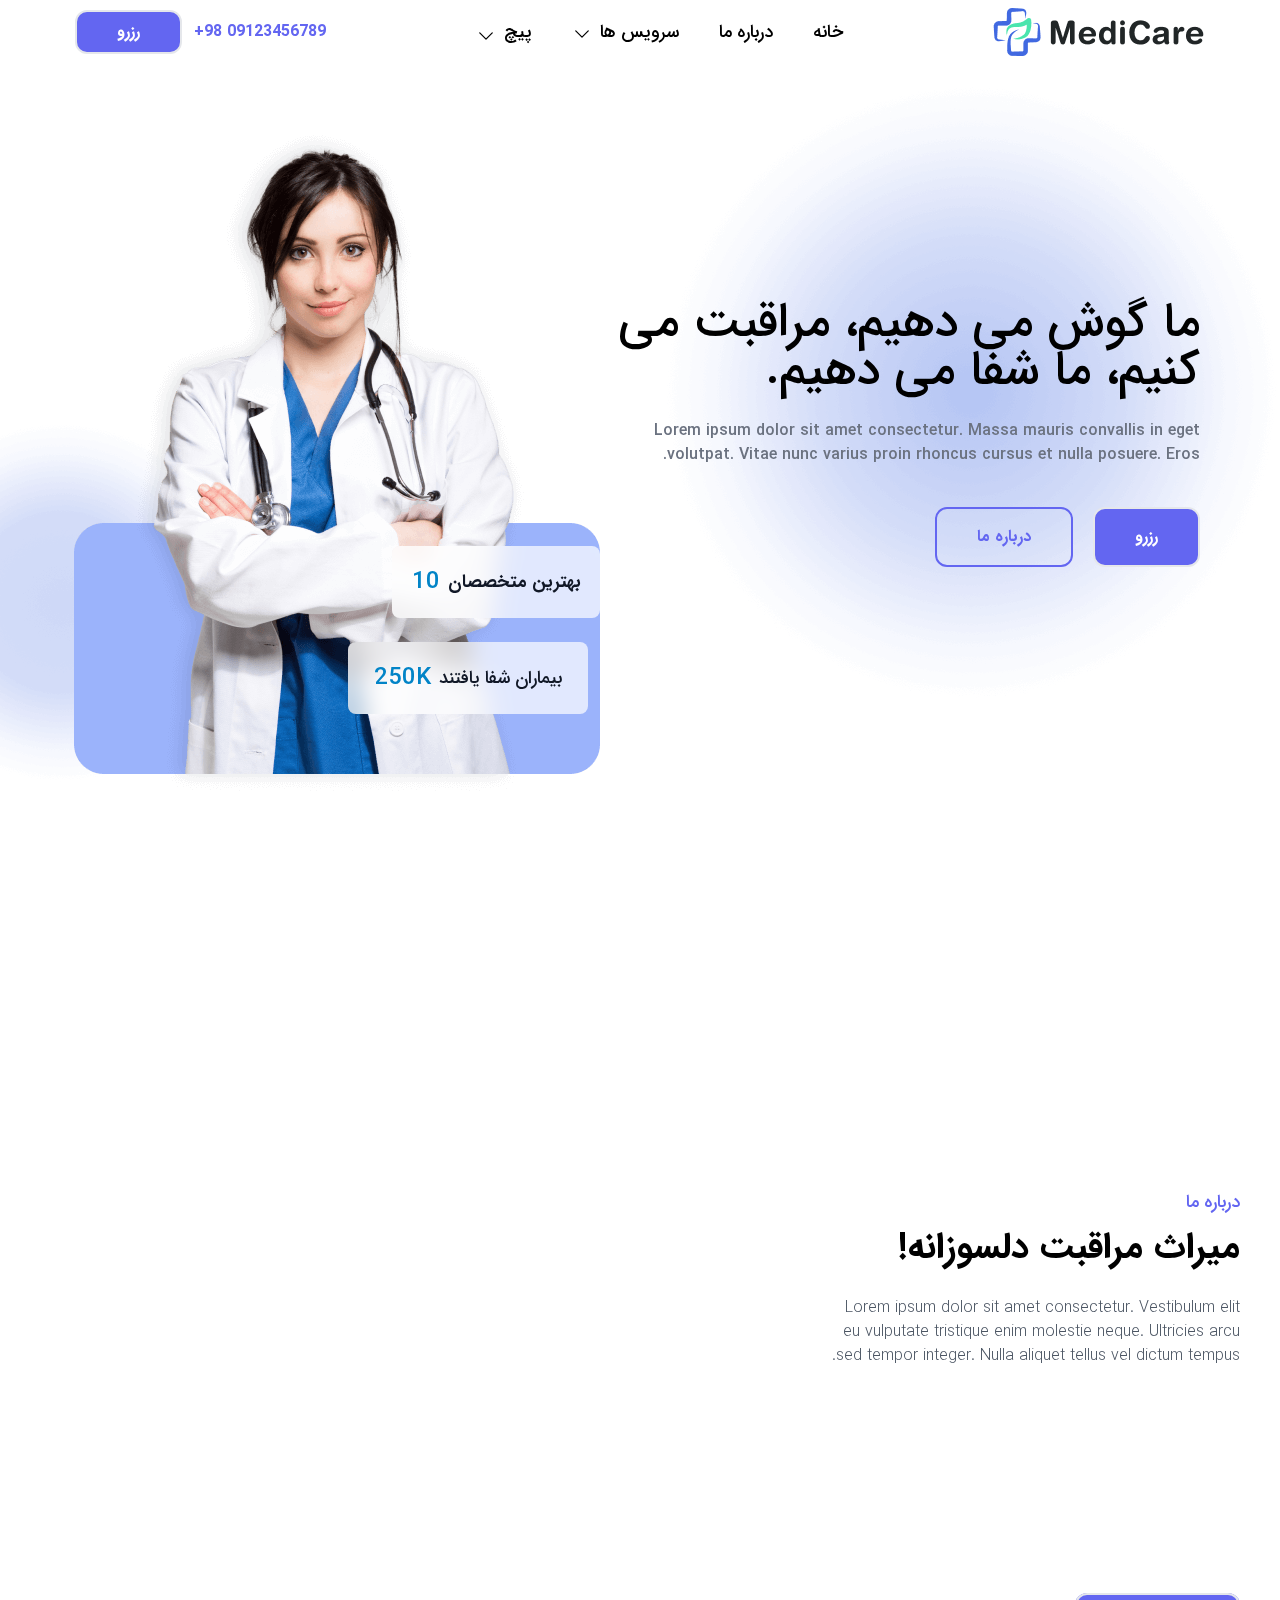
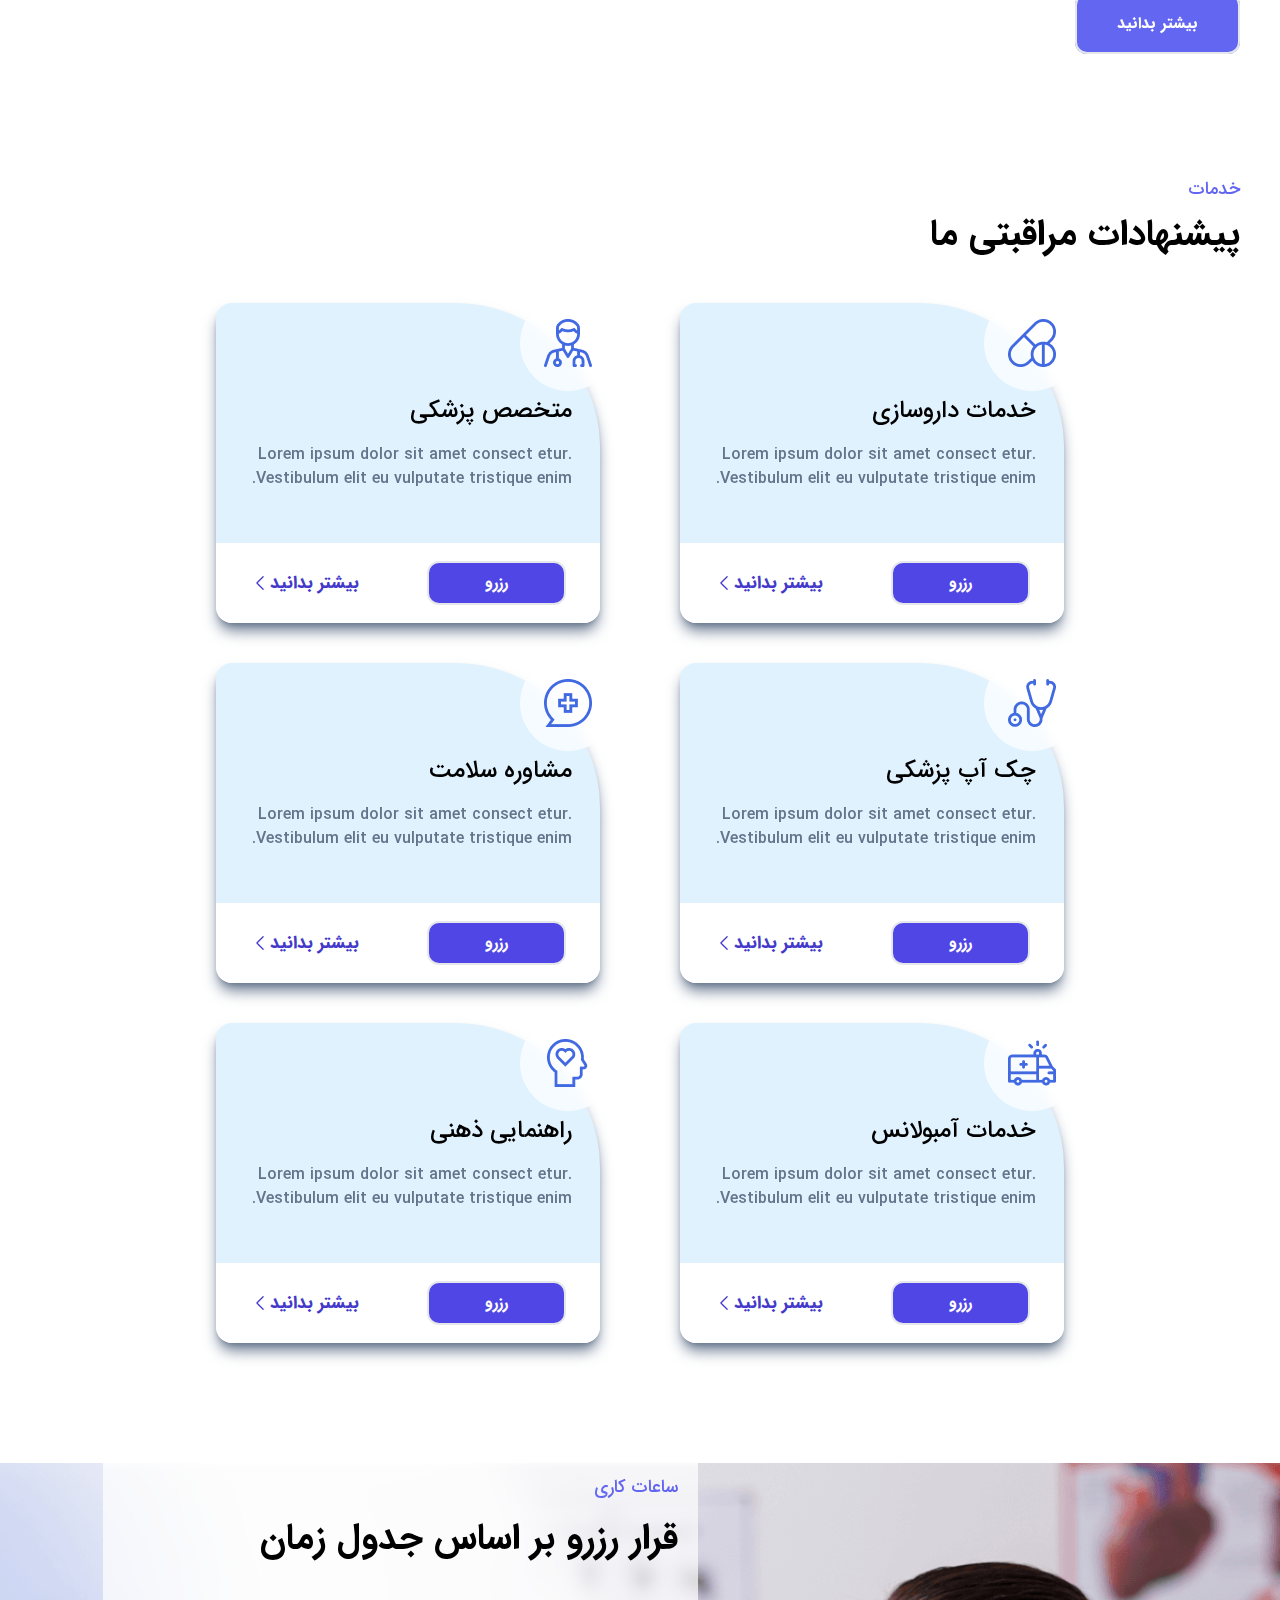
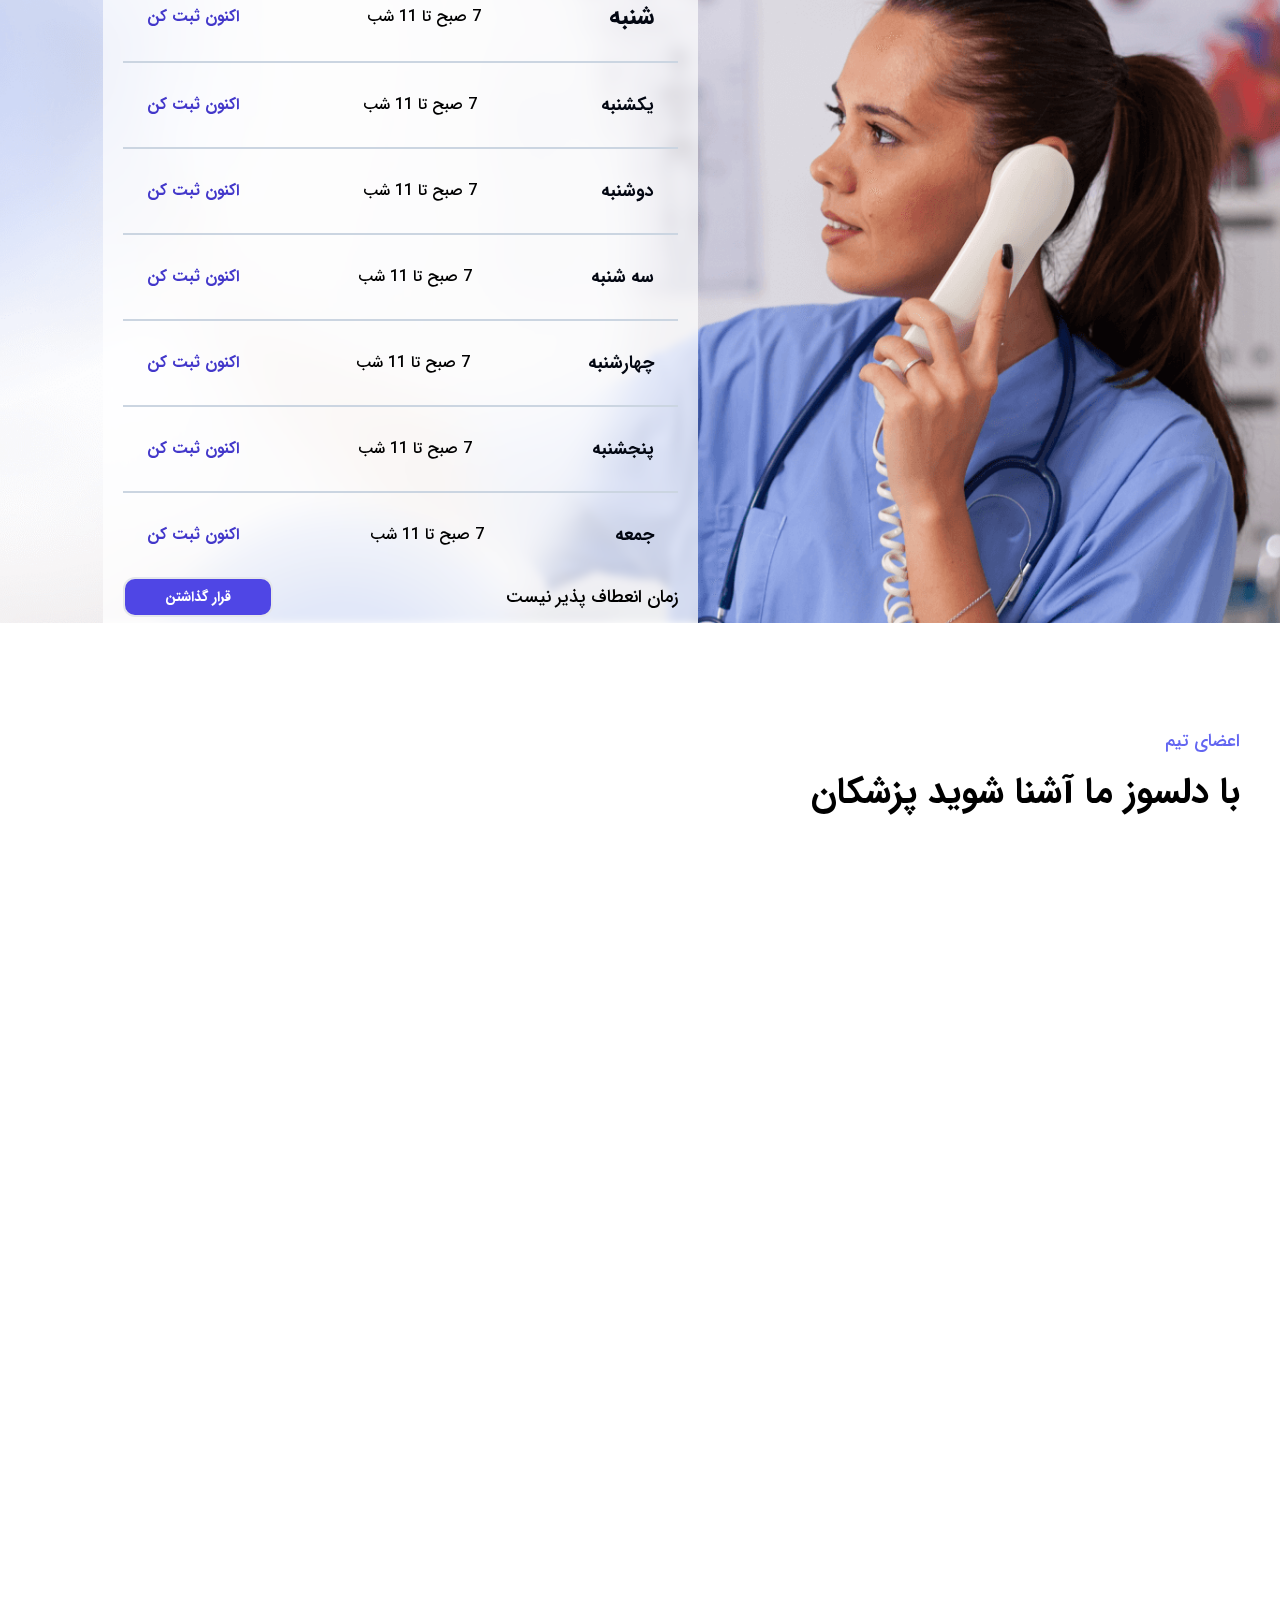
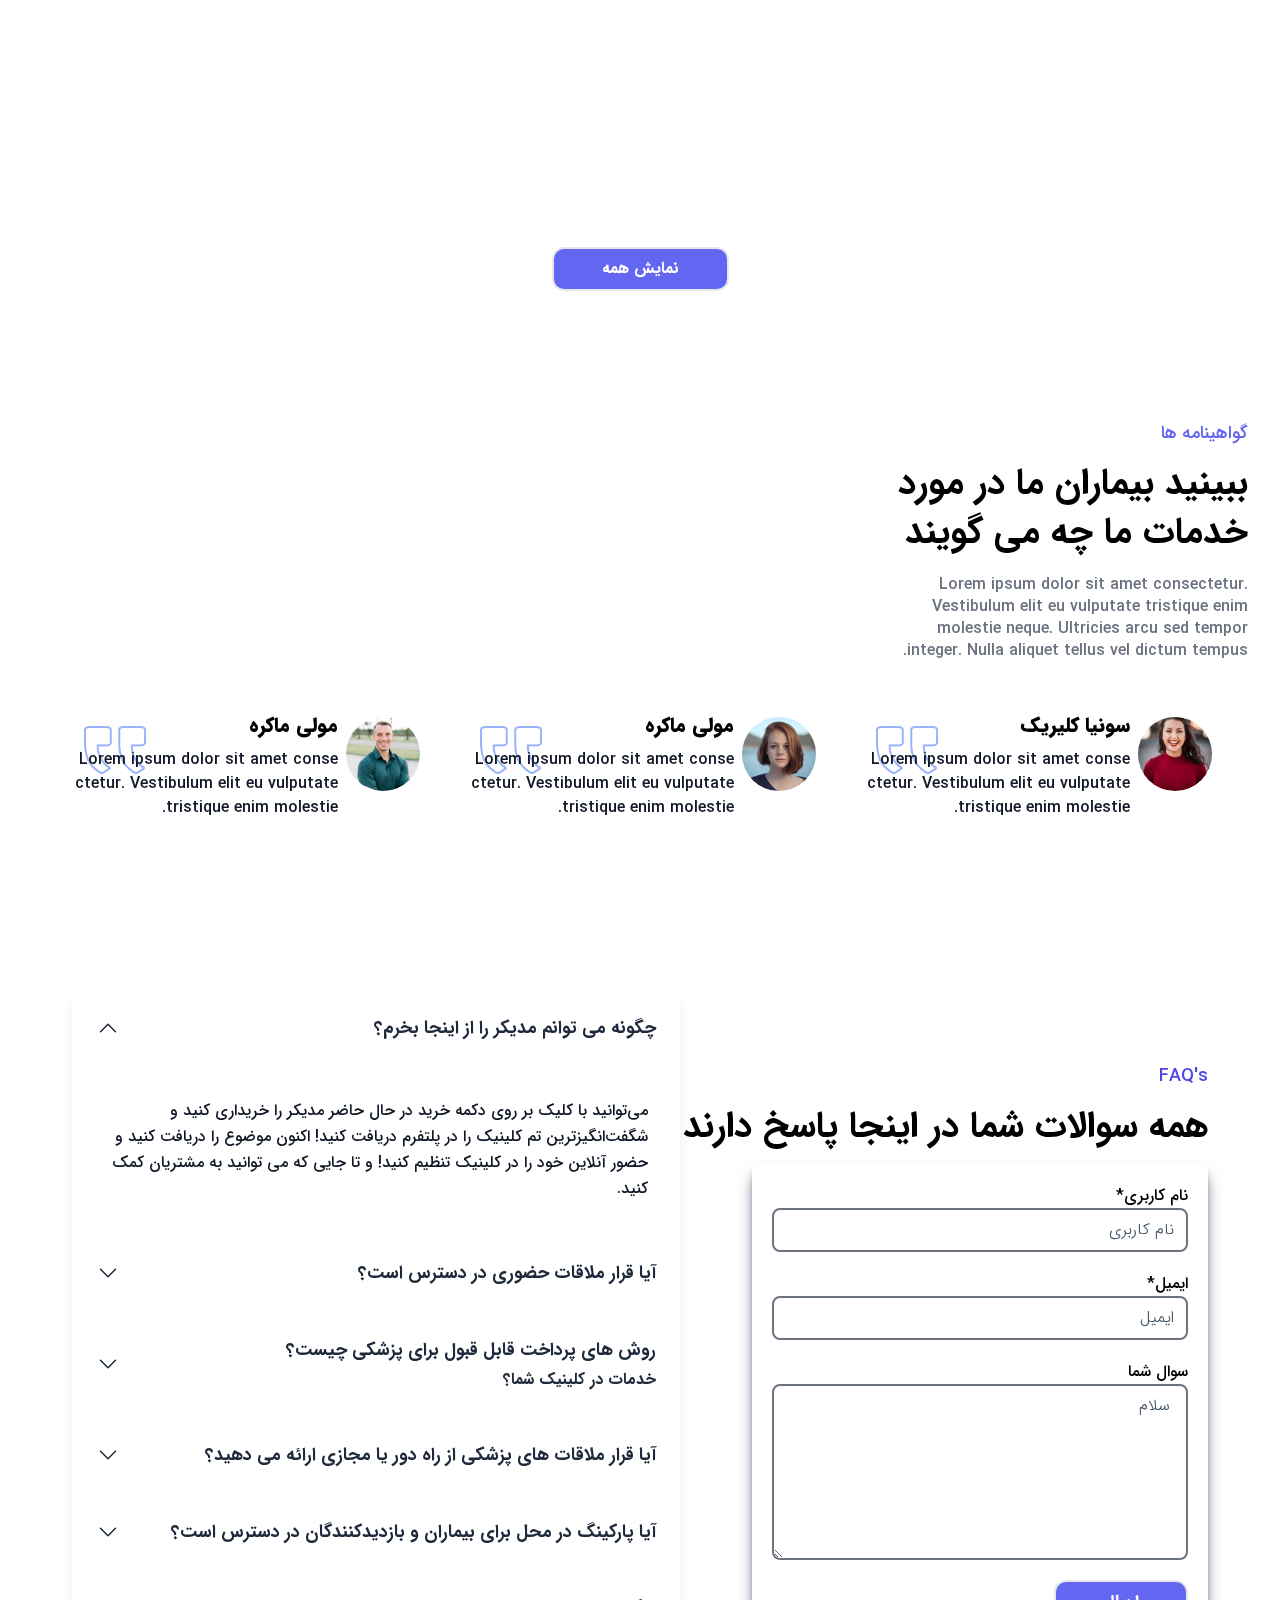
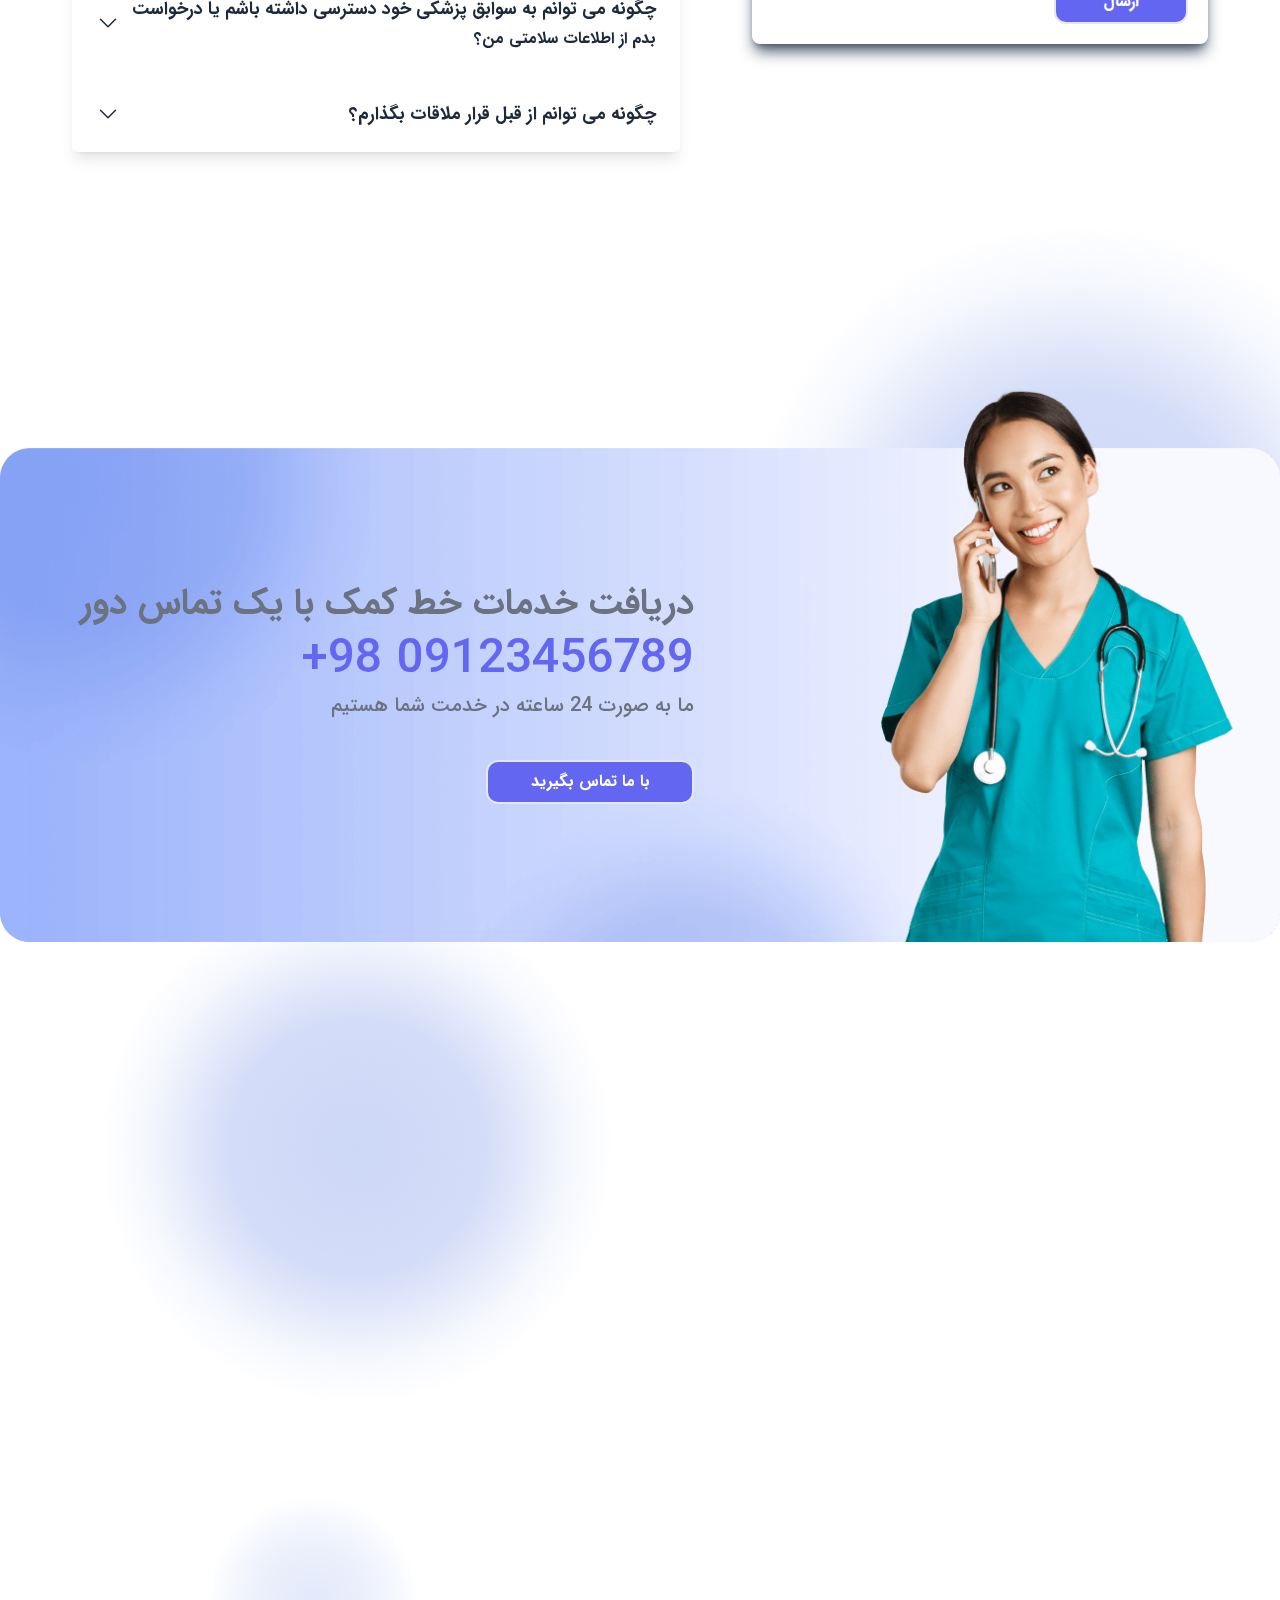
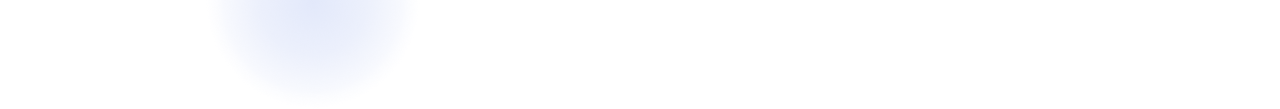
==== index.html @ c20da8ba "create accordion create banner contact us" ====
<!DOCTYPE html>
<html lang="fa" dir="rtl">
<head>
    <meta charset="UTF-8">
    <meta name="viewport" content="width=device-width, initial-scale=1.0">
    <title>MediCare</title>
    <link rel="stylesheet" href="./font/IRanSans/css/style.css">
    <link rel="stylesheet" href="./src/output.css">
    <link rel="stylesheet" href="./src/aos.css">
    <link rel="stylesheet" href="https://cdnjs.cloudflare.com/ajax/libs/font-awesome/6.1.1/css/all.min.css" integrity="sha512-KfkfwYDsLkIlwQp6LFnl8zNdLGxu9YAA1QvwINks4PhcElQSvqcyVLLD9aMhXd13uQjoXtEKNosOWaZqXgel0g==" crossorigin="anonymous" referrerpolicy="no-referrer"/>
    <link rel="stylesheet" href="./src/animate.min.css"/>
</head>
<body>
    <!-- header -->
    <header class="w-full lg:max-w-screen-2xl mt-2">
        <nav class="flex flex-row items-center lg:justify-around justify-between">
            <div class="mr-3 lg:mr-0">
                <img class="object-cover object-center" src="./img/logo.png" alt="Logo" draggable="false">
            </div>
            <div>
                <ul class="hidden lg:flex flex-row flex-shrink items-center gap-10 select-none">
                    <a href="#" class="block text-lg font-medium hover:text-indigo-500 duration-300 transition-all">خانه</a>
                    <a href="#" class="block text-lg font-medium hover:text-indigo-500 duration-300 transition-all">درباره ما</a>
                    <li class="flex items-center relative group">
                        <div class="hover:text-indigo-500 duration-300 transition-all flex items-center gap-2">
                        <a href="#" class="block text-lg font-medium">سرویس ها</a>
                            <svg xmlns="http://www.w3.org/2000/svg" fill="none" viewBox="0 0 24 24" stroke-width="1.5" stroke="currentColor" class="size-5 mt-1">
                                <path stroke-linecap="round" stroke-linejoin="round" d="m19.5 8.25-7.5 7.5-7.5-7.5" />
                            </svg>  
                        </div>
                        <div class="hidden flex-col z-50 flex-shrink-0 absolute w-52 right-0 top-7 shadow shadow-slate-400 p-4 rounded-lg space-y-5 group-hover:flex">
                            <a href="#" class="block text-lg font-medium hover:text-indigo-500 duration-300 transition-all">سرویس</a>
                            <a href="#" class="block text-lg font-medium hover:text-indigo-500 duration-300 transition-all">جزیات سرویس</a>
                            <a href="#" class="block text-lg font-medium hover:text-indigo-500 duration-300 transition-all">رزرو</a>
                        </div>                     
                    </li>
                    <li class="flex items-center relative group">
                        <div class="flex items-center hover:text-indigo-500 duration-300 transition-all gap-2">
                            <a href="#" class="block text-lg font-medium hover:text-indigo-500 duration-300 transition-all ">پیچ</a>
                            <svg xmlns="http://www.w3.org/2000/svg" fill="none" viewBox="0 0 24 24" stroke-width="1.5" stroke="currentColor" class="size-5 mt-2">
                                <path stroke-linecap="round" stroke-linejoin="round" d="m19.5 8.25-7.5 7.5-7.5-7.5" />
                            </svg>
                        </div>
                        <div class="hidden flex-col flex-shrink-0 z-50 absolute bg-white/70 backdrop-blur-md w-52 right-0 top-7 shadow shadow-slate-400 p-4 rounded-lg space-y-5 group-hover:flex">
                            <a href="#" class="block text-lg font-medium hover:text-indigo-500 duration-300 transition-all">blog</a>
                            <a href="#" class="block text-lg font-medium hover:text-indigo-500 duration-300 transition-all">blog2</a>
                            <a href="#" class="block text-lg font-medium hover:text-indigo-500 duration-300 transition-all">blog detail</a>
                            <a href="#" class="block text-lg font-medium hover:text-indigo-500 duration-300 transition-all">pricing</a>
                            <a href="#" class="block text-lg font-medium hover:text-indigo-500 duration-300 transition-all">Team</a>
                            <a href="#" class="block text-lg font-medium hover:text-indigo-500 duration-300 transition-all">Team Detail</a>
                            <a href="#" class="block text-lg font-medium hover:text-indigo-500 duration-300 transition-all">Contact us</a>
                            <a href="#" class="block text-lg font-medium hover:text-indigo-500 duration-300 transition-all">coming soon</a>
                            <a href="#" class="block text-lg font-medium hover:text-indigo-500 duration-300 transition-all">FAQ`s</a>
                            <a href="#" class="block text-lg font-medium hover:text-indigo-500 duration-300 transition-all">404</a>
                            <a href="#" class="block text-lg font-medium hover:text-indigo-500 duration-300 transition-all">500</a>
                        </div>                      
                    </li>
                </ul>
            </div>

            <div class="hidden lg:flex flex-row gap-3 items-center">
                <span class="text-indigo-500 text-pretty font-semibold">09123456789 98+ <i class="fa fa-phone"></i></span>
                <a href="#" class="py-2 px-10 text-center font-semibold text-pretty border-2 hover:border-indigo-500 text-white transition-all duration-500 rounded-xl hover:text-indigo-500 bg-indigo-500 hover:bg-transparent">رزرو</a>
            </div>

            <div class="flex lg:hidden sm:ml-4 lg:ml-0 relative">
                <div class="menu lg:hidden size-8 ml-2 sm:ml-0 text-gray-600 focus:text-gray-900 hover:text-gray-900">
                    <svg xmlns="http://www.w3.org/2000/svg" fill="none" viewBox="0 0 24 24" stroke-width="1.5" stroke="currentColor">
                        <path stroke-linecap="round" stroke-linejoin="round" d="M3.75 6.75h16.5M3.75 12h16.5m-16.5 5.25h16.5" />
                    </svg>                 
                </div>
                <div class="animate__animated animate__slideInDown hidden absolute flex flex-col flex-shrink-0 p-4 sm:w-52 w-dvw top-10 left-0 rounded-lg space-y-5 shadow-xl bg-white/70 backdrop-blur-sm close">
                    <a href="#" class="block text-lg font-medium hover:text-indigo-500 duration-300 transition-all">خانه</a>
                    <a href="#" class="block text-lg font-medium hover:text-indigo-500 duration-300 transition-all">درباره ما</a>
                    <li class="flex flex-col relative group">
                        <div class="hover:text-indigo-500 duration-300 transition-all flex items-center gap-2">
                            <a href="#" class="block text-lg font-medium">سرویس ها</a>
                            <svg xmlns="http://www.w3.org/2000/svg" fill="none" viewBox="0 0 24 24" stroke-width="1.5" stroke="currentColor" class="size-5 mt-1">
                                <path stroke-linecap="round" stroke-linejoin="round" d="m19.5 8.25-7.5 7.5-7.5-7.5" />
                            </svg>  
                        </div>
                        <div class="hidden flex-col w-52 right-0 p-2 rounded-lg space-y-5 group-hover:flex mt-2">
                            <a href="#" class="block text-lg font-medium hover:text-indigo-500 duration-300 transition-all">سرویس</a>
                            <a href="#" class="block text-lg font-medium hover:text-indigo-500 duration-300 transition-all">جزیات سرویس</a>
                            <a href="#" class="block text-lg font-medium hover:text-indigo-500 duration-300 transition-all">رزرو</a>
                        </div>                     
                    </li>
                    <li class="flex flex-col relative group">
                        <div class="flex items-center hover:text-indigo-500 duration-300 transition-all gap-2">
                            <a href="#" class="block text-lg font-medium hover:text-indigo-500 duration-300 transition-all ">پیچ</a>
                            <svg xmlns="http://www.w3.org/2000/svg" fill="none" viewBox="0 0 24 24" stroke-width="1.5" stroke="currentColor" class="size-5 mt-2">
                                <path stroke-linecap="round" stroke-linejoin="round" d="m19.5 8.25-7.5 7.5-7.5-7.5" />
                            </svg>
                        </div>
                        <div class="hidden flex-col w-52 right-0 p-2 rounded-lg space-y-5 group-hover:flex mt-2">
                            <a href="#" class="block text-lg font-medium hover:text-indigo-500 duration-300 transition-all">blog</a>
                            <a href="#" class="block text-lg font-medium hover:text-indigo-500 duration-300 transition-all">blog2</a>
                            <a href="#" class="block text-lg font-medium hover:text-indigo-500 duration-300 transition-all">blog detail</a>
                            <a href="#" class="block text-lg font-medium hover:text-indigo-500 duration-300 transition-all">pricing</a>
                            <a href="#" class="block text-lg font-medium hover:text-indigo-500 duration-300 transition-all">Team</a>
                            <a href="#" class="block text-lg font-medium hover:text-indigo-500 duration-300 transition-all">Team Detail</a>
                            <a href="#" class="block text-lg font-medium hover:text-indigo-500 duration-300 transition-all">Contact us</a>
                            <a href="#" class="block text-lg font-medium hover:text-indigo-500 duration-300 transition-all">coming soon</a>
                            <a href="#" class="block text-lg font-medium hover:text-indigo-500 duration-300 transition-all">FAQ`s</a>
                            <a href="#" class="block text-lg font-medium hover:text-indigo-500 duration-300 transition-all">404</a>
                            <a href="#" class="block text-lg font-medium hover:text-indigo-500 duration-300 transition-all">500</a>
                        </div>                      
                    </li>
                </div>                 
            </div>
        </nav>
    </header>
    <!-- end header -->
    <!-- body -->
    <section class="flex items-center lg:mt-4 overflow-hidden">
        <div class="flex flex-col lg:flex-row items-center justify-center top-28">
            <div class="bg-no-repeat bg-cover mt-40 lg:mt-0 absolute -z-50">
                <img src="./img/bg-light-2.png" alt="banner background" draggable="false">
            </div>
            <div class="lg:w-1/2 lg:mr-20 mr-5 mt-16 lg:mt-0">
                <span class="font-medium text-balance text-3xl md:text-4xl lg:text-5xl">
                    ما گوش می دهیم، مراقبت می کنیم، ما شفا می دهیم.
                </span>
                <p class="text-balance font-medium text-gray-500 inline-block mt-6">
                    Lorem ipsum dolor sit amet consectetur. Massa mauris convallis in eget
                    volutpat. Vitae nunc varius proin rhoncus cursus et nulla posuere. Eros.
                </p>
                <div class="flex flex-row items-center gap-5 mt-10">
                    <a href="#" class="md:py-4 py-2 px-10 text-center font-semibold text-pretty border-2 hover:border-indigo-500 text-white transition-all duration-500 rounded-xl hover:text-indigo-500 bg-indigo-500 hover:bg-transparent">رزرو</a>
                    <a href="#" class="md:py-4 py-2 px-10 text-nowrap text-center font-semibold md:text-pretty border-2 border-indigo-500 text-indigo-500 transition-all duration-500 rounded-xl hover:text-white hover:bg-indigo-500">درباره ما</a>
                </div>
            </div>
            <div class="sm:w-96 md:w-1/2 h-auto mt-10 lg:mt-10 relative -z-50">
                <img class="object-cover" src="./img/banner-image.png" alt="banner" draggable="false">
                <div class="bg-white/70 backdrop-blur-md w-52 sm:px-4 px-2 sm:py-5 py-3 rounded-lg absolute md:bottom-44 sm:bottom-32 bottom-16 right-0 text-gray-900 flex items-center justify-center gap-2 text-base sm:text-lg font-medium sm:font-semibold">
                    بهترین متخصصان
                    <span class="text-xl sm:text-2xl font-medium text-sky-600">10</span>
                </div>
                <div class="bg-white/70 backdrop-blur-md w-52 sm:w-60 sm:px-4 px-2 sm:py-5 py-3 rounded-lg absolute md:bottom-20 sm:bottom-10 bottom-3 right-0 text-gray-900 flex items-center justify-center gap-2 text-base sm:text-lg font-medium text-nowrap sm:mr-3">
                    بیماران شفا یافتند
                    <span class="text-xl sm:text-2xl font-medium text-sky-600">250K</span>
                </div>
            </div>
        </div>
    </section>

    <section>
        <div class="w-full lg:h-32 p-2 flex flex-wrap flex-1 items-center justify-center gap-10 lg:gap-x-20 mt-10 sm:mt-14 lg:mt-20">
            <div class="w-3/4 md:w-80 rounded-2xl p-4 md:p-6 bg-indigo-500 text-white relative box-content" data-aos="zoom-in">
                <span class="text-lg font-medium text-pretty tracking-wide mr-4">پزشکان متخصص</span>
                <p class="text-pretty font-medium mt-1 leading-6 md:indent-2 mr-4 md:mr-3">Lorem ipsum dolor sit amet consect etur massa mauris convallis.</p>
                <div class="absolute bg-white/70 backdrop-blur-md size-20 rounded-full flex items-center justify-center bottom-5 -mr-16 mx-auto">
                    <img class="object-cover" src="./img/benefits-1.png" alt="service" draggable="false">
                </div>
            </div>
            <div class="w-3/4 md:w-80 rounded-2xl p-4 md:p-6 bg-indigo-500 text-white relative box-content" data-aos="zoom-in-down">
                <span class="text-lg font-medium text-pretty tracking-wide mr-4">مراقبت های اورژانسی</span>
                <p class="text-pretty font-medium mt-1 leading-6 md:indent-2 mr-4 md:mr-3">Lorem ipsum dolor sit amet consect etur massa mauris convallis.</p>
                <div class="absolute bg-white/70 backdrop-blur-md size-20 rounded-full flex items-center justify-center bottom-5 -mr-16 mx-auto">
                    <img class="object-cover" src="./img/benefits-2.png" alt="service" draggable="false">
                </div>
            </div>
            <div class="w-3/4 md:w-80 rounded-2xl p-4 md:p-6 bg-indigo-500 text-white relative box-content" data-aos="zoom-in-up">
                <span class="text-lg font-medium text-pretty tracking-wide mr-4">24/7 در دسترس بودن</span>
                <p class="text-pretty font-medium mt-1 leading-6 md:indent-2 mr-4 md:mr-3">Lorem ipsum dolor sit amet consect etur massa mauris convallis.</p>
                <div class="absolute bg-white/70 backdrop-blur-md size-20 rounded-full flex items-center justify-center bottom-5 -mr-16 mx-auto">
                    <img class="object-cover" src="./img/benefits-3.png" alt="service" draggable="false">
                </div>
            </div>
        </div>
    </section>

    <section>
        <div class="pt-32 w-full flex flex-col justify-center">
            <div class="flex flex-col-reverse lg:flex-row-reverse items-center justify-center lg:p-10">
                <div class="w-full md:w-5/6 lg:w-1/2 mt-10 lg:mt-0" data-aos="flip-left">
                    <img class="rounded-3xl" src="./img/about-image.png" alt="about-image" draggable="false">
                </div>
                <div class="lg:w-1/2 p-2 sm:p-0 sm:pr-14 lg:pr-0">
                    <span class="text-indigo-500 text-lg font-medium">درباره ما</span>
                    <p class="text-4xl font-semibold text-pretty tracking-normal mt-3">میراث مراقبت دلسوزانه!</p>
                    <p class="text-balance font-light text-base text-gray-600 mt-7">
                        Lorem ipsum dolor sit amet consectetur. Vestibulum elit eu vulputate tristique enim molestie neque. Ultricies arcu sed tempor integer. Nulla aliquet tellus vel dictum tempus.
                    </p>
                    <div class="flex flex-col md:flex-row md:items-center mt-4 gap-4">
                        <div class="shadow-md shadow-slate-600 rounded-lg w-full sm:w-2/3 md:w-2/6 p-4" data-aos="fade-up">
                            <span class="text-xl text-pretty font-semibold">دیدگاه ما</span>
                            <p class="text-pretty mt-2 font-medium text-slate-400">Lorem ipsum dolor sit amet consect etur. Vestibulum elit eu vulputate tristique enim.</p>
                        </div>
                        <div class="shadow-md shadow-slate-600 rounded-lg w-full sm:w-2/3 md:w-2/6 p-4" data-aos="fade-up">
                            <span class="text-xl text-pretty font-semibold">ماموریت ما</span>
                            <p class="text-pretty mt-2 font-medium text-slate-400">Lorem ipsum dolor sit amet consect etur. Vestibulum elit eu vulputate tristique enim.</p>
                        </div>
                    </div>
                    <div class="mt-10">
                        <a href="#" class="md:py-4 py-2 px-10 text-center font-semibold text-nowrap border-2 hover:border-indigo-500 text-white transition-all duration-500 rounded-xl hover:text-indigo-500 bg-indigo-500 hover:bg-transparent select-none">بیشتر بدانید</a>
                    </div>
                </div>
            </div>

            <div class="flex items-center lg:p-10">
                <div class="w-full mt-10">
                    <div class="p-3 lg:p-0">
                        <span class="text-indigo-500 text-lg font-medium">خدمات</span>
                        <p class="text-4xl font-semibold text-pretty tracking-normal mt-3">پیشنهادات مراقبتی ما</p>
                    </div>
                    <div class="flex flex-wrap justify-center items-center lg:gap-x-20 lg:gap-y-10 gap-12 mt-20 lg:mt-12">
                        <div class="w-96 h-80 p-7 relative bg-sky-100 flex flex-col justify-center rounded-2xl rounded-tr-[9rem] shadow-lg shadow-slate-500 lg:hover:scale-110 hover:z-50 hover:shadow-indigo-400 duration-500">
                            <div class="-mt-10 space-y-4">
                                <span class="text-2xl font-medium text-pretty">خدمات داروسازی</span>
                                <p class="leading-6 font-medium text-blaance text-slate-500">Lorem ipsum dolor sit amet consect etur. Vestibulum elit eu vulputate tristique enim.</p>
                            </div>
                            <div class="absolute rounded-full bg-white/70 backdrop-blur-sm size-24 flex justify-center items-center -top-2 -right-4">
                                <img class="object-cover" src="./img/service-1.png" alt="service" draggable="false">
                            </div>
                            <div class="w-full bg-white bottom-0 h-20 absolute right-0 rounded-b-2xl flex items-center justify-around">
                                <a href="#" class="py-2 px-14 text-center font-semibold text-pretty border-2 hover:border-indigo-600 text-white transition-all duration-500 rounded-xl hover:text-indigo-600 bg-indigo-600 hover:bg-transparent">رزرو</a>
                                <a href="#" class="text-indigo-700 text-lg font-semibold text-pretty flex items-center justify-center">
                                    بیشتر بدانید
                                    <svg xmlns="http://www.w3.org/2000/svg" fill="none" viewBox="0 0 24 24" stroke-width="1.5" stroke="currentColor" class="size-5">
                                        <path stroke-linecap="round" stroke-linejoin="round" d="M15.75 19.5 8.25 12l7.5-7.5" />
                                    </svg>
                                </a>
                            </div>
                        </div>
                        <div class="w-96 h-80 p-7 relative bg-sky-100 flex flex-col justify-center rounded-2xl rounded-tr-[9rem] shadow-lg shadow-slate-500 lg:hover:scale-110 hover:z-50 hover:shadow-indigo-400 duration-500">
                            <div class="-mt-10 space-y-4">
                                <span class="text-2xl font-medium text-pretty">متخصص پزشکی</span>
                                <p class="leading-6 font-medium text-blaance text-slate-500">Lorem ipsum dolor sit amet consect etur. Vestibulum elit eu vulputate tristique enim.</p>
                            </div>
                            <div class="absolute rounded-full bg-white/70 backdrop-blur-sm size-24 flex justify-center items-center -top-2 -right-4">
                                <img class="object-cover" src="./img/service-2.png" alt="service" draggable="false">
                            </div>
                            <div class="w-full bg-white bottom-0 h-20 absolute right-0 rounded-b-2xl flex items-center justify-around">
                                <a href="#" class="py-2 px-14 text-center font-semibold text-pretty border-2 hover:border-indigo-600 text-white transition-all duration-500 rounded-xl hover:text-indigo-600 bg-indigo-600 hover:bg-transparent">رزرو</a>
                                <a href="#" class="text-indigo-700 text-lg font-semibold text-pretty flex items-center justify-center">
                                    بیشتر بدانید
                                    <svg xmlns="http://www.w3.org/2000/svg" fill="none" viewBox="0 0 24 24" stroke-width="1.5" stroke="currentColor" class="size-5">
                                        <path stroke-linecap="round" stroke-linejoin="round" d="M15.75 19.5 8.25 12l7.5-7.5" />
                                    </svg>
                                </a>
                            </div>
                        </div>
                        <div class="w-96 h-80 p-7 relative bg-sky-100 flex flex-col justify-center rounded-2xl rounded-tr-[9rem] shadow-lg shadow-slate-500 lg:hover:scale-110 hover:z-50 hover:shadow-indigo-400 duration-500">
                            <div class="-mt-10 space-y-4">
                                <span class="text-2xl font-medium text-pretty">چک آپ پزشکی</span>
                                <p class="leading-6 font-medium text-blaance text-slate-500">Lorem ipsum dolor sit amet consect etur. Vestibulum elit eu vulputate tristique enim.</p>
                            </div>
                            <div class="absolute rounded-full bg-white/70 backdrop-blur-sm size-24 flex justify-center items-center -top-2 -right-4">
                                <img class="object-cover" src="./img/service-3.png" alt="service" draggable="false">
                            </div>
                            <div class="w-full bg-white bottom-0 h-20 absolute right-0 rounded-b-2xl flex items-center justify-around">
                                <a href="#" class="py-2 px-14 text-center font-semibold text-pretty border-2 hover:border-indigo-600 text-white transition-all duration-500 rounded-xl hover:text-indigo-600 bg-indigo-600 hover:bg-transparent">رزرو</a>
                                <a href="#" class="text-indigo-700 text-lg font-semibold text-pretty flex items-center justify-center">
                                    بیشتر بدانید
                                    <svg xmlns="http://www.w3.org/2000/svg" fill="none" viewBox="0 0 24 24" stroke-width="1.5" stroke="currentColor" class="size-5">
                                        <path stroke-linecap="round" stroke-linejoin="round" d="M15.75 19.5 8.25 12l7.5-7.5" />
                                    </svg>
                                </a>
                            </div>
                        </div>
                        <div class="w-96 h-80 p-7 relative bg-sky-100 flex flex-col justify-center rounded-2xl rounded-tr-[9rem] shadow-lg shadow-slate-500 lg:hover:scale-110 hover:z-50 hover:shadow-indigo-400 duration-500">
                            <div class="-mt-10 space-y-4">
                                <span class="text-2xl font-medium text-pretty">مشاوره سلامت</span>
                                <p class="leading-6 font-medium text-blaance text-slate-500">Lorem ipsum dolor sit amet consect etur. Vestibulum elit eu vulputate tristique enim.</p>
                            </div>
                            <div class="absolute rounded-full bg-white/70 backdrop-blur-sm size-24 flex justify-center items-center -top-2 -right-4">
                                <img class="object-cover" src="./img/service-4.png" alt="service" draggable="false">
                            </div>
                            <div class="w-full bg-white bottom-0 h-20 absolute right-0 rounded-b-2xl flex items-center justify-around">
                                <a href="#" class="py-2 px-14 text-center font-semibold text-pretty border-2 hover:border-indigo-600 text-white transition-all duration-500 rounded-xl hover:text-indigo-600 bg-indigo-600 hover:bg-transparent">رزرو</a>
                                <a href="#" class="text-indigo-700 text-lg font-semibold text-pretty flex items-center justify-center">
                                    بیشتر بدانید
                                    <svg xmlns="http://www.w3.org/2000/svg" fill="none" viewBox="0 0 24 24" stroke-width="1.5" stroke="currentColor" class="size-5">
                                        <path stroke-linecap="round" stroke-linejoin="round" d="M15.75 19.5 8.25 12l7.5-7.5" />
                                    </svg>
                                </a>
                            </div>
                        </div>
                        <div class="w-96 h-80 p-7 relative bg-sky-100 flex flex-col justify-center rounded-2xl rounded-tr-[9rem] shadow-lg shadow-slate-500 lg:hover:scale-110 hover:z-50 hover:shadow-indigo-400 duration-500">
                            <div class="-mt-10 space-y-4">
                                <span class="text-2xl font-medium text-pretty">خدمات آمبولانس</span>
                                <p class="leading-6 font-medium text-blaance text-slate-500">Lorem ipsum dolor sit amet consect etur. Vestibulum elit eu vulputate tristique enim.</p>
                            </div>
                            <div class="absolute rounded-full bg-white/70 backdrop-blur-sm size-24 flex justify-center items-center -top-2 -right-4">
                                <img class="object-cover" src="./img/service-5.png" alt="service" draggable="false">
                            </div>
                            <div class="w-full bg-white bottom-0 h-20 absolute right-0 rounded-b-2xl flex items-center justify-around">
                                <a href="#" class="py-2 px-14 text-center font-semibold text-pretty border-2 hover:border-indigo-600 text-white transition-all duration-500 rounded-xl hover:text-indigo-600 bg-indigo-600 hover:bg-transparent">رزرو</a>
                                <a href="#" class="text-indigo-700 text-lg font-semibold text-pretty flex items-center justify-center">
                                    بیشتر بدانید
                                    <svg xmlns="http://www.w3.org/2000/svg" fill="none" viewBox="0 0 24 24" stroke-width="1.5" stroke="currentColor" class="size-5">
                                        <path stroke-linecap="round" stroke-linejoin="round" d="M15.75 19.5 8.25 12l7.5-7.5" />
                                    </svg>
                                </a>
                            </div>
                        </div>
                        <div class="w-96 h-80 p-7 relative bg-sky-100 flex flex-col justify-center rounded-2xl rounded-tr-[9rem] shadow-lg shadow-slate-500 lg:hover:scale-110 hover:z-50 hover:shadow-indigo-400 duration-500">
                            <div class="-mt-10 space-y-4">
                                <span class="text-2xl font-medium text-pretty">راهنمایی ذهنی</span>
                                <p class="leading-6 font-medium text-blaance text-slate-500">Lorem ipsum dolor sit amet consect etur. Vestibulum elit eu vulputate tristique enim.</p>
                            </div>
                            <div class="absolute rounded-full bg-white/70 backdrop-blur-sm size-24 flex justify-center items-center -top-2 -right-4">
                                <img class="object-cover" src="./img/service-6.png" alt="service" draggable="false">
                            </div>
                            <div class="w-full bg-white bottom-0 h-20 absolute right-0 rounded-b-2xl flex items-center justify-around">
                                <a href="#" class="py-2 px-14 text-center font-semibold text-pretty border-2 hover:border-indigo-600 text-white transition-all duration-500 rounded-xl hover:text-indigo-600 bg-indigo-600 hover:bg-transparent">رزرو</a>
                                <a href="#" class="text-indigo-700 text-lg font-semibold text-pretty flex items-center justify-center">
                                    بیشتر بدانید
                                    <svg xmlns="http://www.w3.org/2000/svg" fill="none" viewBox="0 0 24 24" stroke-width="1.5" stroke="currentColor" class="size-5">
                                        <path stroke-linecap="round" stroke-linejoin="round" d="M15.75 19.5 8.25 12l7.5-7.5" />
                                    </svg>
                                </a>
                            </div>
                        </div>
                    </div>
                </div>
            </div>
        </div>
    </section>

    <section>
        <div class="flex justify-center items-center mt-20 relative w-full overflow-hidden">
            <img class="bg-cover bg-center bg-no-repeat h-[839px] md:h-[760px] object-cover object-center" src="./img/time-table- banner.png" alt="banner time" draggable="false">
            <div class="absolute md:-left-0 lg:left-60">
                <div class="container h-[850px] md:h-[800px] lg:w-[130%] bg-white/70 backdrop-blur-sm p-5 lg:mt-5">
                    <span class="text-indigo-500 text-lg font-medium">ساعات کاری</span>
                    <p class="text-4xl font-semibold text-pretty tracking-normal mt-5 leading-snug lg:leading-none">قرار رزرو بر اساس جدول زمان</p>
                    <div class="flex flex-col justify-center space-y-5 md:space-y-1 mt-8 md:mt-5">
                        <div class="flex items-center justify-between p-2 md:p-6">
                            <span class="text-2xl text-gray-950 font-semibold text-pretty">شنبه</span>
                            <span class="text-pretty font-medium text-base">7 صبح تا 11 شب</span>
                            <a href="#" class="text-indigo-700 text-base font-semibold text-pretty text-center tracking-tighter">
                                اکنون ثبت کن
                            </a>
                        </div>
                        <div class="border-b-2 border-slate-300  w-full"></div>
                        <div class="flex items-center justify-between p-2 md:p-6">
                            <span class="text-lg text-gray-950 font-semibold text-pretty">یکشنبه</span>
                            <span class="text-pretty font-medium text-base">7 صبح تا 11 شب</span>
                            <a href="#" class="text-indigo-700 text-base font-semibold text-pretty text-center tracking-tighter">
                                اکنون ثبت کن
                            </a>
                        </div>
                        <div class="border-b-2 border-slate-300 w-full"></div>
                        <div class="flex items-center justify-between p-2 md:p-6">
                            <span class="text-lg text-gray-950 font-semibold text-pretty">دوشنبه</span>
                            <span class="text-pretty font-medium text-base">7 صبح تا 11 شب</span>
                            <a href="#" class="text-indigo-700 text-base font-semibold text-pretty text-center tracking-tighter">
                                اکنون ثبت کن
                            </a>
                        </div>
                        <div class="border-b-2 border-slate-300 w-full"></div>
                        <div class="flex items-center justify-between p-2 md:p-6">
                            <span class="text-lg text-gray-950 font-semibold text-pretty">سه شنبه</span>
                            <span class="text-pretty font-medium text-base">7 صبح تا 11 شب</span>
                            <a href="#" class="text-indigo-700 text-base font-semibold text-pretty text-center tracking-tighter">
                                اکنون ثبت کن
                            </a>
                        </div>
                        <div class="border-b-2 border-slate-300 w-full"></div>
                        <div class="flex items-center justify-between p-2 md:p-6">
                            <span class="text-lg text-gray-950 font-semibold text-pretty">چهارشنبه</span>
                            <span class="text-pretty font-medium text-base">7 صبح تا 11 شب</span>
                            <a href="#" class="text-indigo-700 text-base font-semibold text-pretty text-center tracking-tighter">
                                اکنون ثبت کن
                            </a>
                        </div>
                        <div class="border-b-2 border-slate-300 w-full"></div>
                        <div class="flex items-center justify-between p-2 md:p-6">
                            <span class="text-lg text-gray-950 font-semibold text-pretty">پنجشنبه</span>
                            <span class="text-pretty font-medium text-base">7 صبح تا 11 شب</span>
                            <a href="#" class="text-indigo-700 text-base font-semibold text-pretty text-center tracking-tighter">
                                اکنون ثبت کن
                            </a>
                        </div>
                        <div class="border-b-2 border-slate-300 w-full"></div>
                        <div class="flex items-center justify-between p-2 md:p-6">
                            <span class="text-lg text-gray-950 font-semibold text-pretty">جمعه</span>
                            <span class="text-pretty font-medium text-base">7 صبح تا 11 شب</span>
                            <a href="#" class="text-indigo-700 text-base font-semibold text-pretty text-center tracking-tighter">
                                اکنون ثبت کن
                            </a>
                        </div>
                        <div class="flex items-center justify-between">
                            <span class="text-pretty text-base md:text-lg font-medium">زمان انعطاف پذیر نیست</span>
                            <a href="#" class="py-2 px-10 text-center text-sm md:text-balance font-semibold border-2 hover:border-indigo-600 text-white transition-all duration-500 rounded-xl hover:text-indigo-600 bg-indigo-600 hover:bg-transparent text-nowrap">قرار گذاشتن</a>
                        </div>
                    </div>
                </div>
            </div>
        </div>
    </section>

    <section>
        <div class="pt-16 w-full">
            <div class="flex flex-col lg:p-10">
                <div class="flex flex-col justify-center p-3 lg:p-0">
                    <span class="text-indigo-500 text-lg font-medium">اعضای تیم</span>
                    <p class="text-4xl font-semibold text-pretty tracking-normal mt-5 leading-snug lg:leading-none">با دلسوز ما آشنا شوید پزشکان</p>
                </div>
                <div class="w-full container flex flex-wrap items-center justify-center gap-9 mt-8">
                    <div class="flex flex-col items-center justify-center relative space-y-4 group" data-aos="fade-up" data-aos-anchor-placement="top-center">
                        <img class="object-cover" src="./img/doctor-1.png" alt="doctors" draggable="false">
                        <a href="#" class="text-2xl text-pretty font-semibold hover:text-indigo-700">امیلی کارتر</a>
                        <span class="text-lg text-pretty font-medium text-gray-500">متخصص اطفال</span>
                        <div class="hidden group-hover:flex flex-col items-center absolute right-0 top-0 bg-white/40 backdrop-blur-md space-y-8 p-4 rounded-3xl">
                            <a href="#"><img src="./img/instagram.png" alt="instagram" draggable="false"></a>
                            <a href="#"><img src="./img/twitter.png" alt="twitter" draggable="false"></a>
                            <a href="#"><img src="./img/facebook.png" alt="facebook" draggable="false"></a>
                            <a href="#"><img src="./img/linkedin.png" alt="linkedin" draggable="false"></a>
                        </div>
                    </div>
                    <div class="flex flex-col items-center justify-center relative space-y-4 group" data-aos="fade-up"
                    data-aos-anchor-placement="center-bottom">
                        <img class="object-cover" src="./img/doctor-2.png" alt="doctors" draggable="false">
                        <a href="#" class="text-2xl text-pretty font-semibold hover:text-indigo-700">کریستوفر لی</a>
                        <span class="text-lg text-pretty font-medium text-gray-500">متخصص گوش و حلق و بینی</span>
                        <div class="hidden group-hover:flex flex-col items-center absolute right-0 top-0 bg-white/40 backdrop-blur-md space-y-8 p-4 rounded-3xl">
                            <a href="#"><img src="./img/instagram.png" alt="instagram" draggable="false"></a>
                            <a href="#"><img src="./img/twitter.png" alt="twitter" draggable="false"></a>
                            <a href="#"><img src="./img/facebook.png" alt="facebook" draggable="false"></a>
                            <a href="#"><img src="./img/linkedin.png" alt="linkedin" draggable="false"></a>
                        </div>
                    </div>
                    <div class="flex flex-col items-center justify-center relative space-y-4 group" data-aos="fade-up"
                    data-aos-anchor-placement="top-center">
                        <img class="object-cover" src="./img/doctor-3.png" alt="doctors" draggable="false">
                        <a href="#" class="text-2xl text-pretty font-semibold hover:text-indigo-700">مایکل رینولدز</a>
                        <span class="text-lg text-pretty font-medium text-gray-500">متخصص مغز و اعصاب</span>
                        <div class="hidden group-hover:flex flex-col items-center absolute right-0 top-0 bg-white/40 backdrop-blur-md space-y-8 p-4 rounded-3xl">
                            <a href="#"><img src="./img/instagram.png" alt="instagram" draggable="false"></a>
                            <a href="#"><img src="./img/twitter.png" alt="twitter" draggable="false"></a>
                            <a href="#"><img src="./img/facebook.png" alt="facebook" draggable="false"></a>
                            <a href="#"><img src="./img/linkedin.png" alt="linkedin" draggable="false"></a>
                        </div>
                    </div>
                    <div class="flex flex-col items-center justify-center relative space-y-4 group" data-aos="fade-up"
                    data-aos-anchor-placement="center-bottom">
                        <img class="object-cover" src="./img/doctor-4.png" alt="doctors" draggable="false">
                        <a href="#" class="text-2xl text-pretty font-semibold hover:text-indigo-700">ربکا هریس</a>
                        <span class="text-lg text-pretty font-medium text-gray-500">متخصص قلب</span>
                        <div class="hidden group-hover:flex flex-col items-center absolute right-0 top-0 bg-white/40 backdrop-blur-md space-y-8 p-4 rounded-3xl">
                            <a href="#"><img src="./img/instagram.png" alt="instagram" draggable="false"></a>
                            <a href="#"><img src="./img/twitter.png" alt="twitter" draggable="false"></a>
                            <a href="#"><img src="./img/facebook.png" alt="facebook" draggable="false"></a>
                            <a href="#"><img src="./img/linkedin.png" alt="linkedin" draggable="false"></a>
                        </div>
                    </div>
                </div>
                <div class="flex items-center justify-center w-full mt-12">
                    <a href="#" class="py-2 px-12 text-center font-semibold text-pretty border-2 hover:border-indigo-500 text-white transition-all duration-500 rounded-xl hover:text-indigo-500 bg-indigo-500 hover:bg-transparent">نمایش همه</a>
                </div>
            </div>
    </section>

    <section>
        <div class="pt-14 w-full">
            <div class="flex flex-col lg:p-8">
                <div class="flex flex-col justify-center p-3 lg:p-0 w-full lg:w-1/3">
                    <span class="text-indigo-500 text-lg font-medium">گواهینامه ها</span>
                    <p class="text-4xl font-semibold text-balance tracking-normal mt-3 leading-snug">ببینید بیماران ما در مورد خدمات ما چه می گویند</p>
                    <p class="text-balance break-words text-gray-500 font-medium leading-snug mt-4">
                        Lorem ipsum dolor sit amet consectetur. Vestibulum elit eu vulputate tristique enim molestie neque. Ultricies arcu sed tempor integer. Nulla aliquet tellus vel dictum tempus.
                    </p>
                </div>
                <div class="flex w-full mx-auto px-4 py-3 overflow-auto mt-2 lg:mt-5">
                    <div class="flex items-center px-3 gap-3 w-fit">
                        <div class="flex items-center w-96 h-36 p-2 relative">
                            <img class="object-cover rounded-full -mt-6" src="./img/user-1.png" alt="users" draggable="false">
                            <div class="flex flex-col mr-2">
                                <span class="text-xl text-pretty font-extrabold">سونیا کلیریک</span>
                                <p class="text-wrap text-base text-gray-900 font-medium mt-2">
                                    Lorem ipsum dolor sit amet conse ctetur. Vestibulum elit eu vulputate tristique enim molestie.
                                </p>
                            </div>
                            <div class="absolute end-10 top-8 -rotate-180 select-none -z-10">
                                <img class="object-cover" src="./img/qoutes.png" alt="qoutes" draggable="false">
                            </div>
                        </div>
                        <div class="flex items-center w-96 h-36 p-2 relative">
                            <img class="object-cover rounded-full -mt-6" src="./img/user-2.png" alt="users" draggable="false">
                            <div class="flex flex-col mr-2">
                                <span class="text-xl text-pretty font-extrabold">مولی ماکره</span>
                                <p class="text-wrap text-base text-gray-900 font-medium mt-2">
                                    Lorem ipsum dolor sit amet conse ctetur. Vestibulum elit eu vulputate tristique enim molestie.
                                </p>
                            </div>
                            <div class="absolute end-10 top-8 -rotate-180 select-none -z-10">
                                <img class="object-cover" src="./img/qoutes.png" alt="qoutes" draggable="false">
                            </div>
                        </div>
                        <div class="flex items-center w-96 h-36 p-2 relative">
                            <img class="object-cover rounded-full -mt-6" src="./img/user-3.png" alt="users" draggable="false">
                            <div class="flex flex-col mr-2">
                                <span class="text-xl text-pretty font-extrabold">مولی ماکره</span>
                                <p class="text-wrap text-base text-gray-900 font-medium mt-2">
                                    Lorem ipsum dolor sit amet conse ctetur. Vestibulum elit eu vulputate tristique enim molestie.
                                </p>
                            </div>
                            <div class="absolute end-10 top-8 -rotate-180 select-none -z-10">
                                <img class="object-cover" src="./img/qoutes.png" alt="qoutes" draggable="false">
                            </div>
                        </div>
                        <div class="flex items-center w-96 h-36 p-2 relative">
                            <img class="object-cover rounded-full -mt-6" src="./img/user-4.png" alt="users" draggable="false">
                            <div class="flex flex-col mr-2">
                                <span class="text-xl text-pretty font-extrabold">مولی ماکره</span>
                                <p class="text-wrap text-base text-gray-900 font-medium mt-2">
                                    Lorem ipsum dolor sit amet conse ctetur. Vestibulum elit eu vulputate tristique enim molestie.
                                </p>
                            </div>
                            <div class="absolute end-10 top-8 -rotate-180 select-none -z-10">
                                <img class="object-cover" src="./img/qoutes.png" alt="qoutes" draggable="false">
                            </div>
                        </div>
                        <div class="flex items-center w-96 h-36 p-2 relative">
                            <img class="object-cover rounded-full -mt-6" src="./img/user-5.png" alt="users" draggable="false">
                            <div class="flex flex-col mr-2">
                                <span class="text-xl text-pretty font-extrabold">سونیا کلیریک</span>
                                <p class="text-wrap text-base text-gray-900 font-medium mt-2">
                                    Lorem ipsum dolor sit amet conse ctetur. Vestibulum elit eu vulputate tristique enim molestie.
                                </p>
                            </div>
                            <div class="absolute end-10 top-8 -rotate-180 select-none -z-10">
                                <img class="object-cover" src="./img/qoutes.png" alt="qoutes" draggable="false">
                            </div>
                        </div>
                    </div>
                </div>
            </div>
        </div>
    </section>

    <section>
        <div class="pt-10 w-full">
            <div class="flex flex-col lg:flex-row justify-center items-center lg:p-8">
                <div class="lg:w-1/2 flex flex-col p-3 lg:p-0">
                    <div class="flex flex-col justify-center p-3 lg:p-0 w-full">
                        <span class="text-indigo-600 text-lg font-medium">FAQ's</span>
                        <p class="text-4xl font-semibold text-balance tracking-normal mt-3 leading-snug">
                            همه سوالات شما در اینجا پاسخ دارند
                        </p>
                    </div>
                    <div class="mt-3 bg-white shadow-lg shadow-slate-600 p-5 w-full lg:w-3/4 h-auto rounded-lg">
                        <form action="#" method="get" class="space-y-5">
                            <div class="flex flex-col">
                                <label for="username" class="after:content-['*'] font-medium text-base">نام کاربری</label>
                                <input type="text" name="username" placeholder="نام کاربری" class="w-full px-3 py-2 outline-none border-2 border-gray-500 rounded-lg placeholder:text-slate-600 focus:placeholder:text-slate-400">
                            </div>
                            <div class="flex flex-col">
                                <label for="email" class="after:content-['*'] font-medium text-base">ایمیل</label>
                                <input type="email" name="email" placeholder="ایمیل" class="w-full px-3 py-2 outline-none border-2 border-gray-500 rounded-lg placeholder:text-slate-600 focus:placeholder:text-slate-400">
                            </div>
                            <div class="flex flex-col">
                                <label for="question" class="font-medium text-base">سوال شما</label>
                                <textarea name="question" placeholder="سلام" class="w-full py-2 px-4 h-44 outline-none border-2 border-gray-500 rounded-lg placeholder:text-slate-600 focus:placeholder:text-slate-400"></textarea>
                            </div>
                            <button type="submit" class="py-2 px-12 text-center font-semibold text-pretty border-2 hover:border-indigo-500 text-white transition-all duration-500 rounded-xl hover:text-indigo-500 bg-indigo-500 hover:bg-transparent">ارسال</button>
                        </form>
                    </div>
                </div>
                <div class="lg:w-1/2 lg:-mr-20 mt-3 p-2 lg:p-0">
                    <div class="lg:w-full rounded-md overflow-hidden flex flex-col gap-[1px] text-slate-800 bg-white shadow-2xl lg:shadow-lg mt-6" id="accordion">
                        <div class="item active">
                            <div class="header p-6 font-bold flex justify-between items-center cursor-pointer">
                                <div>
                                    <div class="text-lg">چگونه می توانم مدیکر را از اینجا بخرم؟</div>
                                </div>
                                <svg xmlns="http://www.w3.org/2000/svg" fill="none" viewBox="0 0 24 24" stroke-width="1.5" stroke="currentColor" class="w-6 h-6 activeIcon">
                                    <path stroke-linecap="round" stroke-linejoin="round" d="m4.5 15.75 7.5-7.5 7.5 7.5" />
                                </svg>
                                <svg xmlns="http://www.w3.org/2000/svg" fill="none" viewBox="0 0 24 24" stroke-width="1.5" stroke="currentColor" class="w-6 h-6 inactiveIcon">
                                    <path stroke-linecap="round" stroke-linejoin="round" d="m19.5 8.25-7.5 7.5-7.5-7.5" />
                                </svg>  
                            </div>
                            <div class="content transition-all duration-500">
                                <p class="leading-relaxed break-words text-gray-900 text-base font-medium">
                                    می‌توانید با کلیک بر روی دکمه خرید در حال حاضر مدیکر را خریداری کنید و شگفت‌انگیزترین تم کلینیک را در پلتفرم دریافت کنید! اکنون موضوع را دریافت کنید و حضور آنلاین خود را در کلینیک تنظیم کنید! و تا جایی که می توانید به مشتریان کمک کنید.
                                </p>
                            </div>
                        </div>
                        <div class="item">
                            <div class="header p-6 font-bold flex justify-between items-center cursor-pointer">
                                <div>
                                    <div class="text-lg">آیا قرار ملاقات حضوری در دسترس است؟</div>
                                </div>
                                <svg xmlns="http://www.w3.org/2000/svg" fill="none" viewBox="0 0 24 24" stroke-width="1.5" stroke="currentColor" class="w-6 h-6 activeIcon">
                                    <path stroke-linecap="round" stroke-linejoin="round" d="m4.5 15.75 7.5-7.5 7.5 7.5" />
                                </svg>
                                <svg xmlns="http://www.w3.org/2000/svg" fill="none" viewBox="0 0 24 24" stroke-width="1.5" stroke="currentColor" class="w-6 h-6 inactiveIcon">
                                    <path stroke-linecap="round" stroke-linejoin="round" d="m19.5 8.25-7.5 7.5-7.5-7.5" />
                                </svg> 
                            </div>
                            <div class="content transition-all duration-500">
                                <p class="leading-relaxed break-words text-gray-900 text-base font-medium">
                                    می‌توانید با کلیک بر روی دکمه خرید در حال حاضر مدیکر را خریداری کنید و شگفت‌انگیزترین تم کلینیک را در پلتفرم دریافت کنید! اکنون موضوع را دریافت کنید و حضور آنلاین خود را در کلینیک تنظیم کنید! و تا جایی که می توانید به مشتریان کمک کنید.
                                </p>
                            </div>
                        </div>
                        <div class="item">
                            <div class="header p-6 font-bold flex justify-between items-center cursor-pointer">
                                <div>
                                    <div class="text-lg">روش های پرداخت قابل قبول برای پزشکی چیست؟</div>
                                    <div class="mt-1">خدمات در کلینیک شما؟</div>
                                </div>
                                <svg xmlns="http://www.w3.org/2000/svg" fill="none" viewBox="0 0 24 24" stroke-width="1.5" stroke="currentColor" class="w-6 h-6 activeIcon">
                                    <path stroke-linecap="round" stroke-linejoin="round" d="m4.5 15.75 7.5-7.5 7.5 7.5" />
                                </svg>
                                <svg xmlns="http://www.w3.org/2000/svg" fill="none" viewBox="0 0 24 24" stroke-width="1.5" stroke="currentColor" class="w-6 h-6 inactiveIcon">
                                    <path stroke-linecap="round" stroke-linejoin="round" d="m19.5 8.25-7.5 7.5-7.5-7.5" />
                                </svg> 
                            </div>
                            <div class="content transition-all duration-500">
                                <p class="leading-relaxed break-words text-gray-900 text-base font-medium">
                                    می‌توانید با کلیک بر روی دکمه خرید در حال حاضر مدیکر را خریداری کنید و شگفت‌انگیزترین تم کلینیک را در پلتفرم دریافت کنید! اکنون موضوع را دریافت کنید و حضور آنلاین خود را در کلینیک تنظیم کنید! و تا جایی که می توانید به مشتریان کمک کنید.
                                </p>
                            </div>
                        </div>
                        <div class="item">
                            <div class="header p-6 font-bold flex justify-between items-center cursor-pointer">
                                <div>
                                    <div class="text-lg">آیا قرار ملاقات های پزشکی از راه دور یا مجازی ارائه می دهید؟</div>
                                </div>
                                <svg xmlns="http://www.w3.org/2000/svg" fill="none" viewBox="0 0 24 24" stroke-width="1.5" stroke="currentColor" class="w-6 h-6 activeIcon">
                                    <path stroke-linecap="round" stroke-linejoin="round" d="m4.5 15.75 7.5-7.5 7.5 7.5" />
                                </svg>
                                <svg xmlns="http://www.w3.org/2000/svg" fill="none" viewBox="0 0 24 24" stroke-width="1.5" stroke="currentColor" class="w-6 h-6 inactiveIcon">
                                    <path stroke-linecap="round" stroke-linejoin="round" d="m19.5 8.25-7.5 7.5-7.5-7.5" />
                                </svg> 
                            </div>
                            <div class="content transition-all duration-500">
                                <p class="leading-relaxed break-words text-gray-900 text-base font-medium">
                                    می‌توانید با کلیک بر روی دکمه خرید در حال حاضر مدیکر را خریداری کنید و شگفت‌انگیزترین تم کلینیک را در پلتفرم دریافت کنید! اکنون موضوع را دریافت کنید و حضور آنلاین خود را در کلینیک تنظیم کنید! و تا جایی که می توانید به مشتریان کمک کنید.
                                </p>
                            </div>
                        </div>
                        <div class="item">
                            <div class="header p-6 font-bold flex justify-between items-center cursor-pointer">
                                <div>
                                    <div class="text-lg">آیا پارکینگ در محل برای بیماران و بازدیدکنندگان در دسترس است؟</div>
                                </div>
                                <svg xmlns="http://www.w3.org/2000/svg" fill="none" viewBox="0 0 24 24" stroke-width="1.5" stroke="currentColor" class="w-6 h-6 activeIcon">
                                    <path stroke-linecap="round" stroke-linejoin="round" d="m4.5 15.75 7.5-7.5 7.5 7.5" />
                                </svg>
                                <svg xmlns="http://www.w3.org/2000/svg" fill="none" viewBox="0 0 24 24" stroke-width="1.5" stroke="currentColor" class="w-6 h-6 inactiveIcon">
                                    <path stroke-linecap="round" stroke-linejoin="round" d="m19.5 8.25-7.5 7.5-7.5-7.5" />
                                </svg> 
                            </div>
                            <div class="content transition-all duration-500">
                                <p class="leading-relaxed break-words text-gray-900 text-base font-medium">
                                    شما می توانید Medicare را با کلیک بر روی پلت فرم خریداری کنید! اکنون موضوع را دریافت کنید و حضور آنلاین خود را در کلینیک تنظیم کنید! و تا جایی که می توانید به مشتریان کمک کنید.
                                </p>
                            </div>
                        </div>
                        <div class="item">
                            <div class="header p-6 font-bold flex justify-between items-center cursor-pointer">
                                <div>
                                    <div class="text-lg">چگونه می توانم به سوابق پزشکی خود دسترسی داشته باشم یا درخواست</div>
                                    <div class="mt-1">بدم از اطلاعات سلامتی من؟</div>
                                </div>
                                <svg xmlns="http://www.w3.org/2000/svg" fill="none" viewBox="0 0 24 24" stroke-width="1.5" stroke="currentColor" class="w-6 h-6 activeIcon">
                                    <path stroke-linecap="round" stroke-linejoin="round" d="m4.5 15.75 7.5-7.5 7.5 7.5" />
                                </svg>
                                <svg xmlns="http://www.w3.org/2000/svg" fill="none" viewBox="0 0 24 24" stroke-width="1.5" stroke="currentColor" class="w-6 h-6 inactiveIcon">
                                    <path stroke-linecap="round" stroke-linejoin="round" d="m19.5 8.25-7.5 7.5-7.5-7.5" />
                                </svg> 
                            </div>
                            <div class="content transition-all duration-500">
                                <p class="leading-relaxed break-words text-gray-900 text-base font-medium">
                                    شما می توانید مدیکر را با پلتفرم خریداری کنید! اکنون موضوع را دریافت کنید و حضور آنلاین خود را در کلینیک تنظیم کنید! و تا جایی که می توانید به مشتریان کمک کنید.
                                </p>
                            </div>
                        </div>
                        <div class="item">
                            <div class="header p-6 font-bold flex justify-between items-center cursor-pointer">
                                <div>
                                    <div class="text-lg">چگونه می توانم از قبل قرار ملاقات بگذارم؟</div>
                                </div>
                                <svg xmlns="http://www.w3.org/2000/svg" fill="none" viewBox="0 0 24 24" stroke-width="1.5" stroke="currentColor" class="w-6 h-6 activeIcon">
                                    <path stroke-linecap="round" stroke-linejoin="round" d="m4.5 15.75 7.5-7.5 7.5 7.5" />
                                </svg>
                                <svg xmlns="http://www.w3.org/2000/svg" fill="none" viewBox="0 0 24 24" stroke-width="1.5" stroke="currentColor" class="w-6 h-6 inactiveIcon">
                                    <path stroke-linecap="round" stroke-linejoin="round" d="m19.5 8.25-7.5 7.5-7.5-7.5" />
                                </svg> 
                            </div>
                            <div class="content transition-all duration-500">
                                <p class="leading-relaxed break-words text-gray-900 text-base font-medium">
                                    می‌توانید با کلیک بر روی دکمه خرید در حال حاضر مدیکر را خریداری کنید و شگفت‌انگیزترین تم کلینیک را در پلتفرم دریافت کنید! اکنون موضوع را دریافت کنید
                                </p>
                            </div>
                        </div>
                    </div>
                </div>
            </div>
    </section>

    <section>
        <div class="pt-10 w-full relative">
            <img class="object-cover" src="./img/blue-background.png" alt="banner2" draggable="false">
            <div class="absolute w-full top-48 flex justify-center items-center">
                <div class="relative">
                    <img class="object-cover" src="./img/inner-ban-1.png" alt="background" draggable="false">
                    <div class="absolute end-20 top-52 flex flex-col justify-center">
                        <p class="text-4xl font-semibold text-gray-500">
                            دریافت خدمات خط کمک با یک تماس دور
                        </p>
                        <span class="text-indigo-500 font-medium text-5xl mt-3">09123456789 98+ <i class="fa fa-phone"></i></span>
                        <span class="text-gray-500 text-xl font-medium mt-2">ما به صورت 24 ساعته در خدمت شما هستیم</span>
                        <a href="#" class="py-2 px-10 w-52 mt-10 text-center font-semibold text-pretty border-2 hover:border-indigo-500 text-white transition-all duration-500 rounded-xl hover:text-indigo-500 bg-indigo-500 hover:bg-transparent outline-none">با ما تماس بگیرید</a>
                    </div>
                </div>
            </div>
        </div>
    </section>
    <!-- end body -->
    <!-- script -->
    <script src="./js/aos.js"></script>
    <script src="./js/style.js"></script>
</body>
</html>
---- font/IRanSans/css/style.css ----
﻿@import url(fontiran.css); /* لینک فایلی که وظیفه بارگذاری فونت ها را برعهده دارد */
body {
	font-family: IRANSans !important;
	font-weight: 300;
}
---- src/output.css ----
/*
! tailwindcss v3.4.1 | MIT License | https://tailwindcss.com
*/

/*
1. Prevent padding and border from affecting element width. (https://github.com/mozdevs/cssremedy/issues/4)
2. Allow adding a border to an element by just adding a border-width. (https://github.com/tailwindcss/tailwindcss/pull/116)
*/

*,
::before,
::after {
  box-sizing: border-box;
  /* 1 */
  border-width: 0;
  /* 2 */
  border-style: solid;
  /* 2 */
  border-color: #e5e7eb;
  /* 2 */
}

::before,
::after {
  --tw-content: '';
}

/*
1. Use a consistent sensible line-height in all browsers.
2. Prevent adjustments of font size after orientation changes in iOS.
3. Use a more readable tab size.
4. Use the user's configured `sans` font-family by default.
5. Use the user's configured `sans` font-feature-settings by default.
6. Use the user's configured `sans` font-variation-settings by default.
7. Disable tap highlights on iOS
*/

html,
:host {
  line-height: 1.5;
  /* 1 */
  -webkit-text-size-adjust: 100%;
  /* 2 */
  -moz-tab-size: 4;
  /* 3 */
  -o-tab-size: 4;
     tab-size: 4;
  /* 3 */
  font-family: ui-sans-serif, system-ui, sans-serif, "Apple Color Emoji", "Segoe UI Emoji", "Segoe UI Symbol", "Noto Color Emoji";
  /* 4 */
  font-feature-settings: normal;
  /* 5 */
  font-variation-settings: normal;
  /* 6 */
  -webkit-tap-highlight-color: transparent;
  /* 7 */
}

/*
1. Remove the margin in all browsers.
2. Inherit line-height from `html` so users can set them as a class directly on the `html` element.
*/

body {
  margin: 0;
  /* 1 */
  line-height: inherit;
  /* 2 */
}

/*
1. Add the correct height in Firefox.
2. Correct the inheritance of border color in Firefox. (https://bugzilla.mozilla.org/show_bug.cgi?id=190655)
3. Ensure horizontal rules are visible by default.
*/

hr {
  height: 0;
  /* 1 */
  color: inherit;
  /* 2 */
  border-top-width: 1px;
  /* 3 */
}

/*
Add the correct text decoration in Chrome, Edge, and Safari.
*/

abbr:where([title]) {
  -webkit-text-decoration: underline dotted;
          text-decoration: underline dotted;
}

/*
Remove the default font size and weight for headings.
*/

h1,
h2,
h3,
h4,
h5,
h6 {
  font-size: inherit;
  font-weight: inherit;
}

/*
Reset links to optimize for opt-in styling instead of opt-out.
*/

a {
  color: inherit;
  text-decoration: inherit;
}

/*
Add the correct font weight in Edge and Safari.
*/

b,
strong {
  font-weight: bolder;
}

/*
1. Use the user's configured `mono` font-family by default.
2. Use the user's configured `mono` font-feature-settings by default.
3. Use the user's configured `mono` font-variation-settings by default.
4. Correct the odd `em` font sizing in all browsers.
*/

code,
kbd,
samp,
pre {
  font-family: ui-monospace, SFMono-Regular, Menlo, Monaco, Consolas, "Liberation Mono", "Courier New", monospace;
  /* 1 */
  font-feature-settings: normal;
  /* 2 */
  font-variation-settings: normal;
  /* 3 */
  font-size: 1em;
  /* 4 */
}

/*
Add the correct font size in all browsers.
*/

small {
  font-size: 80%;
}

/*
Prevent `sub` and `sup` elements from affecting the line height in all browsers.
*/

sub,
sup {
  font-size: 75%;
  line-height: 0;
  position: relative;
  vertical-align: baseline;
}

sub {
  bottom: -0.25em;
}

sup {
  top: -0.5em;
}

/*
1. Remove text indentation from table contents in Chrome and Safari. (https://bugs.chromium.org/p/chromium/issues/detail?id=999088, https://bugs.webkit.org/show_bug.cgi?id=201297)
2. Correct table border color inheritance in all Chrome and Safari. (https://bugs.chromium.org/p/chromium/issues/detail?id=935729, https://bugs.webkit.org/show_bug.cgi?id=195016)
3. Remove gaps between table borders by default.
*/

table {
  text-indent: 0;
  /* 1 */
  border-color: inherit;
  /* 2 */
  border-collapse: collapse;
  /* 3 */
}

/*
1. Change the font styles in all browsers.
2. Remove the margin in Firefox and Safari.
3. Remove default padding in all browsers.
*/

button,
input,
optgroup,
select,
textarea {
  font-family: inherit;
  /* 1 */
  font-feature-settings: inherit;
  /* 1 */
  font-variation-settings: inherit;
  /* 1 */
  font-size: 100%;
  /* 1 */
  font-weight: inherit;
  /* 1 */
  line-height: inherit;
  /* 1 */
  color: inherit;
  /* 1 */
  margin: 0;
  /* 2 */
  padding: 0;
  /* 3 */
}

/*
Remove the inheritance of text transform in Edge and Firefox.
*/

button,
select {
  text-transform: none;
}

/*
1. Correct the inability to style clickable types in iOS and Safari.
2. Remove default button styles.
*/

button,
[type='button'],
[type='reset'],
[type='submit'] {
  -webkit-appearance: button;
  /* 1 */
  background-color: transparent;
  /* 2 */
  background-image: none;
  /* 2 */
}

/*
Use the modern Firefox focus style for all focusable elements.
*/

:-moz-focusring {
  outline: auto;
}

/*
Remove the additional `:invalid` styles in Firefox. (https://github.com/mozilla/gecko-dev/blob/2f9eacd9d3d995c937b4251a5557d95d494c9be1/layout/style/res/forms.css#L728-L737)
*/

:-moz-ui-invalid {
  box-shadow: none;
}

/*
Add the correct vertical alignment in Chrome and Firefox.
*/

progress {
  vertical-align: baseline;
}

/*
Correct the cursor style of increment and decrement buttons in Safari.
*/

::-webkit-inner-spin-button,
::-webkit-outer-spin-button {
  height: auto;
}

/*
1. Correct the odd appearance in Chrome and Safari.
2. Correct the outline style in Safari.
*/

[type='search'] {
  -webkit-appearance: textfield;
  /* 1 */
  outline-offset: -2px;
  /* 2 */
}

/*
Remove the inner padding in Chrome and Safari on macOS.
*/

::-webkit-search-decoration {
  -webkit-appearance: none;
}

/*
1. Correct the inability to style clickable types in iOS and Safari.
2. Change font properties to `inherit` in Safari.
*/

::-webkit-file-upload-button {
  -webkit-appearance: button;
  /* 1 */
  font: inherit;
  /* 2 */
}

/*
Add the correct display in Chrome and Safari.
*/

summary {
  display: list-item;
}

/*
Removes the default spacing and border for appropriate elements.
*/

blockquote,
dl,
dd,
h1,
h2,
h3,
h4,
h5,
h6,
hr,
figure,
p,
pre {
  margin: 0;
}

fieldset {
  margin: 0;
  padding: 0;
}

legend {
  padding: 0;
}

ol,
ul,
menu {
  list-style: none;
  margin: 0;
  padding: 0;
}

/*
Reset default styling for dialogs.
*/

dialog {
  padding: 0;
}

/*
Prevent resizing textareas horizontally by default.
*/

textarea {
  resize: vertical;
}

/*
1. Reset the default placeholder opacity in Firefox. (https://github.com/tailwindlabs/tailwindcss/issues/3300)
2. Set the default placeholder color to the user's configured gray 400 color.
*/

input::-moz-placeholder, textarea::-moz-placeholder {
  opacity: 1;
  /* 1 */
  color: #9ca3af;
  /* 2 */
}

input::placeholder,
textarea::placeholder {
  opacity: 1;
  /* 1 */
  color: #9ca3af;
  /* 2 */
}

/*
Set the default cursor for buttons.
*/

button,
[role="button"] {
  cursor: pointer;
}

/*
Make sure disabled buttons don't get the pointer cursor.
*/

:disabled {
  cursor: default;
}

/*
1. Make replaced elements `display: block` by default. (https://github.com/mozdevs/cssremedy/issues/14)
2. Add `vertical-align: middle` to align replaced elements more sensibly by default. (https://github.com/jensimmons/cssremedy/issues/14#issuecomment-634934210)
   This can trigger a poorly considered lint error in some tools but is included by design.
*/

img,
svg,
video,
canvas,
audio,
iframe,
embed,
object {
  display: block;
  /* 1 */
  vertical-align: middle;
  /* 2 */
}

/*
Constrain images and videos to the parent width and preserve their intrinsic aspect ratio. (https://github.com/mozdevs/cssremedy/issues/14)
*/

img,
video {
  max-width: 100%;
  height: auto;
}

/* Make elements with the HTML hidden attribute stay hidden by default */

[hidden] {
  display: none;
}

*, ::before, ::after {
  --tw-border-spacing-x: 0;
  --tw-border-spacing-y: 0;
  --tw-translate-x: 0;
  --tw-translate-y: 0;
  --tw-rotate: 0;
  --tw-skew-x: 0;
  --tw-skew-y: 0;
  --tw-scale-x: 1;
  --tw-scale-y: 1;
  --tw-pan-x:  ;
  --tw-pan-y:  ;
  --tw-pinch-zoom:  ;
  --tw-scroll-snap-strictness: proximity;
  --tw-gradient-from-position:  ;
  --tw-gradient-via-position:  ;
  --tw-gradient-to-position:  ;
  --tw-ordinal:  ;
  --tw-slashed-zero:  ;
  --tw-numeric-figure:  ;
  --tw-numeric-spacing:  ;
  --tw-numeric-fraction:  ;
  --tw-ring-inset:  ;
  --tw-ring-offset-width: 0px;
  --tw-ring-offset-color: #fff;
  --tw-ring-color: rgb(59 130 246 / 0.5);
  --tw-ring-offset-shadow: 0 0 #0000;
  --tw-ring-shadow: 0 0 #0000;
  --tw-shadow: 0 0 #0000;
  --tw-shadow-colored: 0 0 #0000;
  --tw-blur:  ;
  --tw-brightness:  ;
  --tw-contrast:  ;
  --tw-grayscale:  ;
  --tw-hue-rotate:  ;
  --tw-invert:  ;
  --tw-saturate:  ;
  --tw-sepia:  ;
  --tw-drop-shadow:  ;
  --tw-backdrop-blur:  ;
  --tw-backdrop-brightness:  ;
  --tw-backdrop-contrast:  ;
  --tw-backdrop-grayscale:  ;
  --tw-backdrop-hue-rotate:  ;
  --tw-backdrop-invert:  ;
  --tw-backdrop-opacity:  ;
  --tw-backdrop-saturate:  ;
  --tw-backdrop-sepia:  ;
}

::backdrop {
  --tw-border-spacing-x: 0;
  --tw-border-spacing-y: 0;
  --tw-translate-x: 0;
  --tw-translate-y: 0;
  --tw-rotate: 0;
  --tw-skew-x: 0;
  --tw-skew-y: 0;
  --tw-scale-x: 1;
  --tw-scale-y: 1;
  --tw-pan-x:  ;
  --tw-pan-y:  ;
  --tw-pinch-zoom:  ;
  --tw-scroll-snap-strictness: proximity;
  --tw-gradient-from-position:  ;
  --tw-gradient-via-position:  ;
  --tw-gradient-to-position:  ;
  --tw-ordinal:  ;
  --tw-slashed-zero:  ;
  --tw-numeric-figure:  ;
  --tw-numeric-spacing:  ;
  --tw-numeric-fraction:  ;
  --tw-ring-inset:  ;
  --tw-ring-offset-width: 0px;
  --tw-ring-offset-color: #fff;
  --tw-ring-color: rgb(59 130 246 / 0.5);
  --tw-ring-offset-shadow: 0 0 #0000;
  --tw-ring-shadow: 0 0 #0000;
  --tw-shadow: 0 0 #0000;
  --tw-shadow-colored: 0 0 #0000;
  --tw-blur:  ;
  --tw-brightness:  ;
  --tw-contrast:  ;
  --tw-grayscale:  ;
  --tw-hue-rotate:  ;
  --tw-invert:  ;
  --tw-saturate:  ;
  --tw-sepia:  ;
  --tw-drop-shadow:  ;
  --tw-backdrop-blur:  ;
  --tw-backdrop-brightness:  ;
  --tw-backdrop-contrast:  ;
  --tw-backdrop-grayscale:  ;
  --tw-backdrop-hue-rotate:  ;
  --tw-backdrop-invert:  ;
  --tw-backdrop-opacity:  ;
  --tw-backdrop-saturate:  ;
  --tw-backdrop-sepia:  ;
}

.container {
  width: 100%;
}

@media (min-width: 640px) {
  .container {
    max-width: 640px;
  }
}

@media (min-width: 768px) {
  .container {
    max-width: 768px;
  }
}

@media (min-width: 1024px) {
  .container {
    max-width: 1024px;
  }
}

@media (min-width: 1280px) {
  .container {
    max-width: 1280px;
  }
}

@media (min-width: 1536px) {
  .container {
    max-width: 1536px;
  }
}

.absolute {
  position: absolute;
}

.relative {
  position: relative;
}

.-right-4 {
  right: -1rem;
}

.-top-2 {
  top: -0.5rem;
}

.bottom-0 {
  bottom: 0px;
}

.bottom-16 {
  bottom: 4rem;
}

.bottom-3 {
  bottom: 0.75rem;
}

.bottom-5 {
  bottom: 1.25rem;
}

.end-10 {
  inset-inline-end: 2.5rem;
}

.left-0 {
  left: 0px;
}

.right-0 {
  right: 0px;
}

.top-0 {
  top: 0px;
}

.top-10 {
  top: 2.5rem;
}

.top-28 {
  top: 7rem;
}

.top-7 {
  top: 1.75rem;
}

.top-8 {
  top: 2rem;
}

.top-20 {
  top: 5rem;
}

.top-52 {
  top: 13rem;
}

.top-48 {
  top: 12rem;
}

.end-0 {
  inset-inline-end: 0px;
}

.end-20 {
  inset-inline-end: 5rem;
}

.-z-10 {
  z-index: -10;
}

.-z-50 {
  z-index: -50;
}

.z-50 {
  z-index: 50;
}

.mx-auto {
  margin-left: auto;
  margin-right: auto;
}

.-mr-16 {
  margin-right: -4rem;
}

.-mt-10 {
  margin-top: -2.5rem;
}

.-mt-6 {
  margin-top: -1.5rem;
}

.mb-5 {
  margin-bottom: 1.25rem;
}

.ml-2 {
  margin-left: 0.5rem;
}

.mr-2 {
  margin-right: 0.5rem;
}

.mr-3 {
  margin-right: 0.75rem;
}

.mr-4 {
  margin-right: 1rem;
}

.mr-5 {
  margin-right: 1.25rem;
}

.mt-1 {
  margin-top: 0.25rem;
}

.mt-10 {
  margin-top: 2.5rem;
}

.mt-12 {
  margin-top: 3rem;
}

.mt-16 {
  margin-top: 4rem;
}

.mt-2 {
  margin-top: 0.5rem;
}

.mt-20 {
  margin-top: 5rem;
}

.mt-3 {
  margin-top: 0.75rem;
}

.mt-4 {
  margin-top: 1rem;
}

.mt-40 {
  margin-top: 10rem;
}

.mt-5 {
  margin-top: 1.25rem;
}

.mt-6 {
  margin-top: 1.5rem;
}

.mt-7 {
  margin-top: 1.75rem;
}

.mt-8 {
  margin-top: 2rem;
}

.-mr-96 {
  margin-right: -24rem;
}

.-mr-52 {
  margin-right: -13rem;
}

.-mr-20 {
  margin-right: -5rem;
}

.box-content {
  box-sizing: content-box;
}

.block {
  display: block;
}

.inline-block {
  display: inline-block;
}

.flex {
  display: flex;
}

.hidden {
  display: none;
}

.size-20 {
  width: 5rem;
  height: 5rem;
}

.size-24 {
  width: 6rem;
  height: 6rem;
}

.size-5 {
  width: 1.25rem;
  height: 1.25rem;
}

.size-8 {
  width: 2rem;
  height: 2rem;
}

.h-20 {
  height: 5rem;
}

.h-36 {
  height: 9rem;
}

.h-44 {
  height: 11rem;
}

.h-6 {
  height: 1.5rem;
}

.h-80 {
  height: 20rem;
}

.h-\[839px\] {
  height: 839px;
}

.h-\[850px\] {
  height: 850px;
}

.h-auto {
  height: auto;
}

.h-96 {
  height: 24rem;
}

.h-4 {
  height: 1rem;
}

.h-4\/5 {
  height: 80%;
}

.h-\[\] {
  height: ;
}

.h-\[6\] {
  height: 6;
}

.h-\[657px\] {
  height: 657px;
}

.w-1\/2 {
  width: 50%;
}

.w-3\/4 {
  width: 75%;
}

.w-52 {
  width: 13rem;
}

.w-6 {
  width: 1.5rem;
}

.w-96 {
  width: 24rem;
}

.w-dvw {
  width: 100dvw;
}

.w-fit {
  width: -moz-fit-content;
  width: fit-content;
}

.w-full {
  width: 100%;
}

.w-screen {
  width: 100vw;
}

.w-20 {
  width: 5rem;
}

.flex-1 {
  flex: 1 1 0%;
}

.flex-shrink {
  flex-shrink: 1;
}

.flex-shrink-0 {
  flex-shrink: 0;
}

.-rotate-180 {
  --tw-rotate: -180deg;
  transform: translate(var(--tw-translate-x), var(--tw-translate-y)) rotate(var(--tw-rotate)) skewX(var(--tw-skew-x)) skewY(var(--tw-skew-y)) scaleX(var(--tw-scale-x)) scaleY(var(--tw-scale-y));
}

.cursor-pointer {
  cursor: pointer;
}

.select-none {
  -webkit-user-select: none;
     -moz-user-select: none;
          user-select: none;
}

.flex-row {
  flex-direction: row;
}

.flex-col {
  flex-direction: column;
}

.flex-col-reverse {
  flex-direction: column-reverse;
}

.flex-wrap {
  flex-wrap: wrap;
}

.items-center {
  align-items: center;
}

.justify-center {
  justify-content: center;
}

.justify-between {
  justify-content: space-between;
}

.justify-around {
  justify-content: space-around;
}

.gap-10 {
  gap: 2.5rem;
}

.gap-12 {
  gap: 3rem;
}

.gap-2 {
  gap: 0.5rem;
}

.gap-3 {
  gap: 0.75rem;
}

.gap-4 {
  gap: 1rem;
}

.gap-5 {
  gap: 1.25rem;
}

.gap-9 {
  gap: 2.25rem;
}

.gap-\[1px\] {
  gap: 1px;
}

.space-y-4 > :not([hidden]) ~ :not([hidden]) {
  --tw-space-y-reverse: 0;
  margin-top: calc(1rem * calc(1 - var(--tw-space-y-reverse)));
  margin-bottom: calc(1rem * var(--tw-space-y-reverse));
}

.space-y-5 > :not([hidden]) ~ :not([hidden]) {
  --tw-space-y-reverse: 0;
  margin-top: calc(1.25rem * calc(1 - var(--tw-space-y-reverse)));
  margin-bottom: calc(1.25rem * var(--tw-space-y-reverse));
}

.space-y-8 > :not([hidden]) ~ :not([hidden]) {
  --tw-space-y-reverse: 0;
  margin-top: calc(2rem * calc(1 - var(--tw-space-y-reverse)));
  margin-bottom: calc(2rem * var(--tw-space-y-reverse));
}

.overflow-auto {
  overflow: auto;
}

.overflow-hidden {
  overflow: hidden;
}

.whitespace-pre {
  white-space: pre;
}

.text-wrap {
  text-wrap: wrap;
}

.text-nowrap {
  text-wrap: nowrap;
}

.text-balance {
  text-wrap: balance;
}

.text-pretty {
  text-wrap: pretty;
}

.break-words {
  overflow-wrap: break-word;
}

.break-all {
  word-break: break-all;
}

.break-keep {
  word-break: keep-all;
}

.rounded-2xl {
  border-radius: 1rem;
}

.rounded-3xl {
  border-radius: 1.5rem;
}

.rounded-full {
  border-radius: 9999px;
}

.rounded-lg {
  border-radius: 0.5rem;
}

.rounded-md {
  border-radius: 0.375rem;
}

.rounded-xl {
  border-radius: 0.75rem;
}

.rounded-b-2xl {
  border-bottom-right-radius: 1rem;
  border-bottom-left-radius: 1rem;
}

.rounded-tr-\[9rem\] {
  border-top-right-radius: 9rem;
}

.border-2 {
  border-width: 2px;
}

.border {
  border-width: 1px;
}

.border-b-2 {
  border-bottom-width: 2px;
}

.border-gray-500 {
  --tw-border-opacity: 1;
  border-color: rgb(107 114 128 / var(--tw-border-opacity));
}

.border-indigo-500 {
  --tw-border-opacity: 1;
  border-color: rgb(99 102 241 / var(--tw-border-opacity));
}

.border-slate-300 {
  --tw-border-opacity: 1;
  border-color: rgb(203 213 225 / var(--tw-border-opacity));
}

.bg-indigo-500 {
  --tw-bg-opacity: 1;
  background-color: rgb(99 102 241 / var(--tw-bg-opacity));
}

.bg-indigo-600 {
  --tw-bg-opacity: 1;
  background-color: rgb(79 70 229 / var(--tw-bg-opacity));
}

.bg-sky-100 {
  --tw-bg-opacity: 1;
  background-color: rgb(224 242 254 / var(--tw-bg-opacity));
}

.bg-slate-800 {
  --tw-bg-opacity: 1;
  background-color: rgb(30 41 59 / var(--tw-bg-opacity));
}

.bg-slate-900 {
  --tw-bg-opacity: 1;
  background-color: rgb(15 23 42 / var(--tw-bg-opacity));
}

.bg-white {
  --tw-bg-opacity: 1;
  background-color: rgb(255 255 255 / var(--tw-bg-opacity));
}

.bg-white\/40 {
  background-color: rgb(255 255 255 / 0.4);
}

.bg-white\/70 {
  background-color: rgb(255 255 255 / 0.7);
}

.bg-cover {
  background-size: cover;
}

.bg-center {
  background-position: center;
}

.bg-no-repeat {
  background-repeat: no-repeat;
}

.object-cover {
  -o-object-fit: cover;
     object-fit: cover;
}

.object-center {
  -o-object-position: center;
     object-position: center;
}

.p-2 {
  padding: 0.5rem;
}

.p-3 {
  padding: 0.75rem;
}

.p-4 {
  padding: 1rem;
}

.p-5 {
  padding: 1.25rem;
}

.p-6 {
  padding: 1.5rem;
}

.p-7 {
  padding: 1.75rem;
}

.px-10 {
  padding-left: 2.5rem;
  padding-right: 2.5rem;
}

.px-12 {
  padding-left: 3rem;
  padding-right: 3rem;
}

.px-14 {
  padding-left: 3.5rem;
  padding-right: 3.5rem;
}

.px-2 {
  padding-left: 0.5rem;
  padding-right: 0.5rem;
}

.px-3 {
  padding-left: 0.75rem;
  padding-right: 0.75rem;
}

.px-4 {
  padding-left: 1rem;
  padding-right: 1rem;
}

.py-2 {
  padding-top: 0.5rem;
  padding-bottom: 0.5rem;
}

.py-3 {
  padding-top: 0.75rem;
  padding-bottom: 0.75rem;
}

.pt-10 {
  padding-top: 2.5rem;
}

.pt-14 {
  padding-top: 3.5rem;
}

.pt-16 {
  padding-top: 4rem;
}

.pt-32 {
  padding-top: 8rem;
}

.text-center {
  text-align: center;
}

.text-2xl {
  font-size: 1.5rem;
  line-height: 2rem;
}

.text-3xl {
  font-size: 1.875rem;
  line-height: 2.25rem;
}

.text-4xl {
  font-size: 2.25rem;
  line-height: 2.5rem;
}

.text-base {
  font-size: 1rem;
  line-height: 1.5rem;
}

.text-lg {
  font-size: 1.125rem;
  line-height: 1.75rem;
}

.text-sm {
  font-size: 0.875rem;
  line-height: 1.25rem;
}

.text-xl {
  font-size: 1.25rem;
  line-height: 1.75rem;
}

.text-7xl {
  font-size: 4.5rem;
  line-height: 1;
}

.text-5xl {
  font-size: 3rem;
  line-height: 1;
}

.font-bold {
  font-weight: 700;
}

.font-extrabold {
  font-weight: 800;
}

.font-light {
  font-weight: 300;
}

.font-medium {
  font-weight: 500;
}

.font-semibold {
  font-weight: 600;
}

.font-extralight {
  font-weight: 200;
}

.font-black {
  font-weight: 900;
}

.leading-6 {
  line-height: 1.5rem;
}

.leading-snug {
  line-height: 1.375;
}

.leading-relaxed {
  line-height: 1.625;
}

.tracking-normal {
  letter-spacing: 0em;
}

.tracking-tighter {
  letter-spacing: -0.05em;
}

.tracking-wide {
  letter-spacing: 0.025em;
}

.text-gray-300 {
  --tw-text-opacity: 1;
  color: rgb(209 213 219 / var(--tw-text-opacity));
}

.text-gray-500 {
  --tw-text-opacity: 1;
  color: rgb(107 114 128 / var(--tw-text-opacity));
}

.text-gray-600 {
  --tw-text-opacity: 1;
  color: rgb(75 85 99 / var(--tw-text-opacity));
}

.text-gray-900 {
  --tw-text-opacity: 1;
  color: rgb(17 24 39 / var(--tw-text-opacity));
}

.text-gray-950 {
  --tw-text-opacity: 1;
  color: rgb(3 7 18 / var(--tw-text-opacity));
}

.text-indigo-500 {
  --tw-text-opacity: 1;
  color: rgb(99 102 241 / var(--tw-text-opacity));
}

.text-indigo-600 {
  --tw-text-opacity: 1;
  color: rgb(79 70 229 / var(--tw-text-opacity));
}

.text-indigo-700 {
  --tw-text-opacity: 1;
  color: rgb(67 56 202 / var(--tw-text-opacity));
}

.text-sky-600 {
  --tw-text-opacity: 1;
  color: rgb(2 132 199 / var(--tw-text-opacity));
}

.text-slate-400 {
  --tw-text-opacity: 1;
  color: rgb(148 163 184 / var(--tw-text-opacity));
}

.text-slate-500 {
  --tw-text-opacity: 1;
  color: rgb(100 116 139 / var(--tw-text-opacity));
}

.text-white {
  --tw-text-opacity: 1;
  color: rgb(255 255 255 / var(--tw-text-opacity));
}

.text-slate-800 {
  --tw-text-opacity: 1;
  color: rgb(30 41 59 / var(--tw-text-opacity));
}

.text-slate-300 {
  --tw-text-opacity: 1;
  color: rgb(203 213 225 / var(--tw-text-opacity));
}

.text-gray-200 {
  --tw-text-opacity: 1;
  color: rgb(229 231 235 / var(--tw-text-opacity));
}

.text-gray-400 {
  --tw-text-opacity: 1;
  color: rgb(156 163 175 / var(--tw-text-opacity));
}

.shadow {
  --tw-shadow: 0 1px 3px 0 rgb(0 0 0 / 0.1), 0 1px 2px -1px rgb(0 0 0 / 0.1);
  --tw-shadow-colored: 0 1px 3px 0 var(--tw-shadow-color), 0 1px 2px -1px var(--tw-shadow-color);
  box-shadow: var(--tw-ring-offset-shadow, 0 0 #0000), var(--tw-ring-shadow, 0 0 #0000), var(--tw-shadow);
}

.shadow-lg {
  --tw-shadow: 0 10px 15px -3px rgb(0 0 0 / 0.1), 0 4px 6px -4px rgb(0 0 0 / 0.1);
  --tw-shadow-colored: 0 10px 15px -3px var(--tw-shadow-color), 0 4px 6px -4px var(--tw-shadow-color);
  box-shadow: var(--tw-ring-offset-shadow, 0 0 #0000), var(--tw-ring-shadow, 0 0 #0000), var(--tw-shadow);
}

.shadow-md {
  --tw-shadow: 0 4px 6px -1px rgb(0 0 0 / 0.1), 0 2px 4px -2px rgb(0 0 0 / 0.1);
  --tw-shadow-colored: 0 4px 6px -1px var(--tw-shadow-color), 0 2px 4px -2px var(--tw-shadow-color);
  box-shadow: var(--tw-ring-offset-shadow, 0 0 #0000), var(--tw-ring-shadow, 0 0 #0000), var(--tw-shadow);
}

.shadow-xl {
  --tw-shadow: 0 20px 25px -5px rgb(0 0 0 / 0.1), 0 8px 10px -6px rgb(0 0 0 / 0.1);
  --tw-shadow-colored: 0 20px 25px -5px var(--tw-shadow-color), 0 8px 10px -6px var(--tw-shadow-color);
  box-shadow: var(--tw-ring-offset-shadow, 0 0 #0000), var(--tw-ring-shadow, 0 0 #0000), var(--tw-shadow);
}

.shadow-2xl {
  --tw-shadow: 0 25px 50px -12px rgb(0 0 0 / 0.25);
  --tw-shadow-colored: 0 25px 50px -12px var(--tw-shadow-color);
  box-shadow: var(--tw-ring-offset-shadow, 0 0 #0000), var(--tw-ring-shadow, 0 0 #0000), var(--tw-shadow);
}

.shadow-slate-400 {
  --tw-shadow-color: #94a3b8;
  --tw-shadow: var(--tw-shadow-colored);
}

.shadow-slate-500 {
  --tw-shadow-color: #64748b;
  --tw-shadow: var(--tw-shadow-colored);
}

.shadow-slate-600 {
  --tw-shadow-color: #475569;
  --tw-shadow: var(--tw-shadow-colored);
}

.outline-none {
  outline: 2px solid transparent;
  outline-offset: 2px;
}

.backdrop-blur-md {
  --tw-backdrop-blur: blur(12px);
  -webkit-backdrop-filter: var(--tw-backdrop-blur) var(--tw-backdrop-brightness) var(--tw-backdrop-contrast) var(--tw-backdrop-grayscale) var(--tw-backdrop-hue-rotate) var(--tw-backdrop-invert) var(--tw-backdrop-opacity) var(--tw-backdrop-saturate) var(--tw-backdrop-sepia);
          backdrop-filter: var(--tw-backdrop-blur) var(--tw-backdrop-brightness) var(--tw-backdrop-contrast) var(--tw-backdrop-grayscale) var(--tw-backdrop-hue-rotate) var(--tw-backdrop-invert) var(--tw-backdrop-opacity) var(--tw-backdrop-saturate) var(--tw-backdrop-sepia);
}

.backdrop-blur-sm {
  --tw-backdrop-blur: blur(4px);
  -webkit-backdrop-filter: var(--tw-backdrop-blur) var(--tw-backdrop-brightness) var(--tw-backdrop-contrast) var(--tw-backdrop-grayscale) var(--tw-backdrop-hue-rotate) var(--tw-backdrop-invert) var(--tw-backdrop-opacity) var(--tw-backdrop-saturate) var(--tw-backdrop-sepia);
          backdrop-filter: var(--tw-backdrop-blur) var(--tw-backdrop-brightness) var(--tw-backdrop-contrast) var(--tw-backdrop-grayscale) var(--tw-backdrop-hue-rotate) var(--tw-backdrop-invert) var(--tw-backdrop-opacity) var(--tw-backdrop-saturate) var(--tw-backdrop-sepia);
}

.transition-all {
  transition-property: all;
  transition-timing-function: cubic-bezier(0.4, 0, 0.2, 1);
  transition-duration: 150ms;
}

.duration-300 {
  transition-duration: 300ms;
}

.duration-500 {
  transition-duration: 500ms;
}

html {
  scroll-behavior: smooth;
}

.item .activeIcon {
  display: none;
}

.item.active .inactiveIcon {
  display: none;
}

.item.active .activeIcon {
  display: block;
}

.item:not(.active) .content {
  height: 0px;
  overflow: hidden;
  padding-top: 0px;
  padding-bottom: 0px;
}

.item .content {
  padding: 2rem;
}

.placeholder\:text-slate-600::-moz-placeholder {
  --tw-text-opacity: 1;
  color: rgb(71 85 105 / var(--tw-text-opacity));
}

.placeholder\:text-slate-600::placeholder {
  --tw-text-opacity: 1;
  color: rgb(71 85 105 / var(--tw-text-opacity));
}

.after\:content-\[\'\*\'\]::after {
  --tw-content: '*';
  content: var(--tw-content);
}

.hover\:z-50:hover {
  z-index: 50;
}

.hover\:border-indigo-500:hover {
  --tw-border-opacity: 1;
  border-color: rgb(99 102 241 / var(--tw-border-opacity));
}

.hover\:border-indigo-600:hover {
  --tw-border-opacity: 1;
  border-color: rgb(79 70 229 / var(--tw-border-opacity));
}

.hover\:bg-indigo-500:hover {
  --tw-bg-opacity: 1;
  background-color: rgb(99 102 241 / var(--tw-bg-opacity));
}

.hover\:bg-transparent:hover {
  background-color: transparent;
}

.hover\:text-gray-900:hover {
  --tw-text-opacity: 1;
  color: rgb(17 24 39 / var(--tw-text-opacity));
}

.hover\:text-indigo-500:hover {
  --tw-text-opacity: 1;
  color: rgb(99 102 241 / var(--tw-text-opacity));
}

.hover\:text-indigo-600:hover {
  --tw-text-opacity: 1;
  color: rgb(79 70 229 / var(--tw-text-opacity));
}

.hover\:text-indigo-700:hover {
  --tw-text-opacity: 1;
  color: rgb(67 56 202 / var(--tw-text-opacity));
}

.hover\:text-white:hover {
  --tw-text-opacity: 1;
  color: rgb(255 255 255 / var(--tw-text-opacity));
}

.hover\:shadow-indigo-400:hover {
  --tw-shadow-color: #818cf8;
  --tw-shadow: var(--tw-shadow-colored);
}

.focus\:text-gray-900:focus {
  --tw-text-opacity: 1;
  color: rgb(17 24 39 / var(--tw-text-opacity));
}

.focus\:placeholder\:text-slate-400:focus::-moz-placeholder {
  --tw-text-opacity: 1;
  color: rgb(148 163 184 / var(--tw-text-opacity));
}

.focus\:placeholder\:text-slate-400:focus::placeholder {
  --tw-text-opacity: 1;
  color: rgb(148 163 184 / var(--tw-text-opacity));
}

.group:hover .group-hover\:flex {
  display: flex;
}

@media (min-width: 640px) {
  .sm\:bottom-10 {
    bottom: 2.5rem;
  }

  .sm\:bottom-32 {
    bottom: 8rem;
  }

  .sm\:ml-0 {
    margin-left: 0px;
  }

  .sm\:ml-4 {
    margin-left: 1rem;
  }

  .sm\:mr-3 {
    margin-right: 0.75rem;
  }

  .sm\:mt-14 {
    margin-top: 3.5rem;
  }

  .sm\:w-2\/3 {
    width: 66.666667%;
  }

  .sm\:w-52 {
    width: 13rem;
  }

  .sm\:w-60 {
    width: 15rem;
  }

  .sm\:w-96 {
    width: 24rem;
  }

  .sm\:p-0 {
    padding: 0px;
  }

  .sm\:px-4 {
    padding-left: 1rem;
    padding-right: 1rem;
  }

  .sm\:py-5 {
    padding-top: 1.25rem;
    padding-bottom: 1.25rem;
  }

  .sm\:pr-14 {
    padding-right: 3.5rem;
  }

  .sm\:text-2xl {
    font-size: 1.5rem;
    line-height: 2rem;
  }

  .sm\:text-lg {
    font-size: 1.125rem;
    line-height: 1.75rem;
  }

  .sm\:font-semibold {
    font-weight: 600;
  }
}

@media (min-width: 768px) {
  .md\:-left-0 {
    left: -0px;
  }

  .md\:bottom-20 {
    bottom: 5rem;
  }

  .md\:bottom-44 {
    bottom: 11rem;
  }

  .md\:mr-3 {
    margin-right: 0.75rem;
  }

  .md\:mt-5 {
    margin-top: 1.25rem;
  }

  .md\:h-\[760px\] {
    height: 760px;
  }

  .md\:h-\[800px\] {
    height: 800px;
  }

  .md\:w-1\/2 {
    width: 50%;
  }

  .md\:w-2\/6 {
    width: 33.333333%;
  }

  .md\:w-5\/6 {
    width: 83.333333%;
  }

  .md\:w-80 {
    width: 20rem;
  }

  .md\:flex-row {
    flex-direction: row;
  }

  .md\:items-center {
    align-items: center;
  }

  .md\:space-y-1 > :not([hidden]) ~ :not([hidden]) {
    --tw-space-y-reverse: 0;
    margin-top: calc(0.25rem * calc(1 - var(--tw-space-y-reverse)));
    margin-bottom: calc(0.25rem * var(--tw-space-y-reverse));
  }

  .md\:text-balance {
    text-wrap: balance;
  }

  .md\:text-pretty {
    text-wrap: pretty;
  }

  .md\:p-6 {
    padding: 1.5rem;
  }

  .md\:py-4 {
    padding-top: 1rem;
    padding-bottom: 1rem;
  }

  .md\:indent-2 {
    text-indent: 0.5rem;
  }

  .md\:text-4xl {
    font-size: 2.25rem;
    line-height: 2.5rem;
  }

  .md\:text-lg {
    font-size: 1.125rem;
    line-height: 1.75rem;
  }
}

@media (min-width: 1024px) {
  .lg\:left-60 {
    left: 15rem;
  }

  .lg\:ml-0 {
    margin-left: 0px;
  }

  .lg\:mr-0 {
    margin-right: 0px;
  }

  .lg\:mr-20 {
    margin-right: 5rem;
  }

  .lg\:mt-0 {
    margin-top: 0px;
  }

  .lg\:mt-10 {
    margin-top: 2.5rem;
  }

  .lg\:mt-12 {
    margin-top: 3rem;
  }

  .lg\:mt-20 {
    margin-top: 5rem;
  }

  .lg\:mt-4 {
    margin-top: 1rem;
  }

  .lg\:mt-5 {
    margin-top: 1.25rem;
  }

  .lg\:-mr-20 {
    margin-right: -5rem;
  }

  .lg\:flex {
    display: flex;
  }

  .lg\:hidden {
    display: none;
  }

  .lg\:h-32 {
    height: 8rem;
  }

  .lg\:w-1\/2 {
    width: 50%;
  }

  .lg\:w-1\/3 {
    width: 33.333333%;
  }

  .lg\:w-3\/4 {
    width: 75%;
  }

  .lg\:w-\[130\%\] {
    width: 130%;
  }

  .lg\:w-full {
    width: 100%;
  }

  .lg\:max-w-screen-2xl {
    max-width: 1536px;
  }

  .lg\:flex-row {
    flex-direction: row;
  }

  .lg\:flex-row-reverse {
    flex-direction: row-reverse;
  }

  .lg\:justify-around {
    justify-content: space-around;
  }

  .lg\:gap-x-20 {
    -moz-column-gap: 5rem;
         column-gap: 5rem;
  }

  .lg\:gap-y-10 {
    row-gap: 2.5rem;
  }

  .lg\:p-0 {
    padding: 0px;
  }

  .lg\:p-10 {
    padding: 2.5rem;
  }

  .lg\:p-8 {
    padding: 2rem;
  }

  .lg\:pr-0 {
    padding-right: 0px;
  }

  .lg\:text-5xl {
    font-size: 3rem;
    line-height: 1;
  }

  .lg\:leading-none {
    line-height: 1;
  }

  .lg\:shadow-lg {
    --tw-shadow: 0 10px 15px -3px rgb(0 0 0 / 0.1), 0 4px 6px -4px rgb(0 0 0 / 0.1);
    --tw-shadow-colored: 0 10px 15px -3px var(--tw-shadow-color), 0 4px 6px -4px var(--tw-shadow-color);
    box-shadow: var(--tw-ring-offset-shadow, 0 0 #0000), var(--tw-ring-shadow, 0 0 #0000), var(--tw-shadow);
  }

  .lg\:hover\:scale-110:hover {
    --tw-scale-x: 1.1;
    --tw-scale-y: 1.1;
    transform: translate(var(--tw-translate-x), var(--tw-translate-y)) rotate(var(--tw-rotate)) skewX(var(--tw-skew-x)) skewY(var(--tw-skew-y)) scaleX(var(--tw-scale-x)) scaleY(var(--tw-scale-y));
  }
}
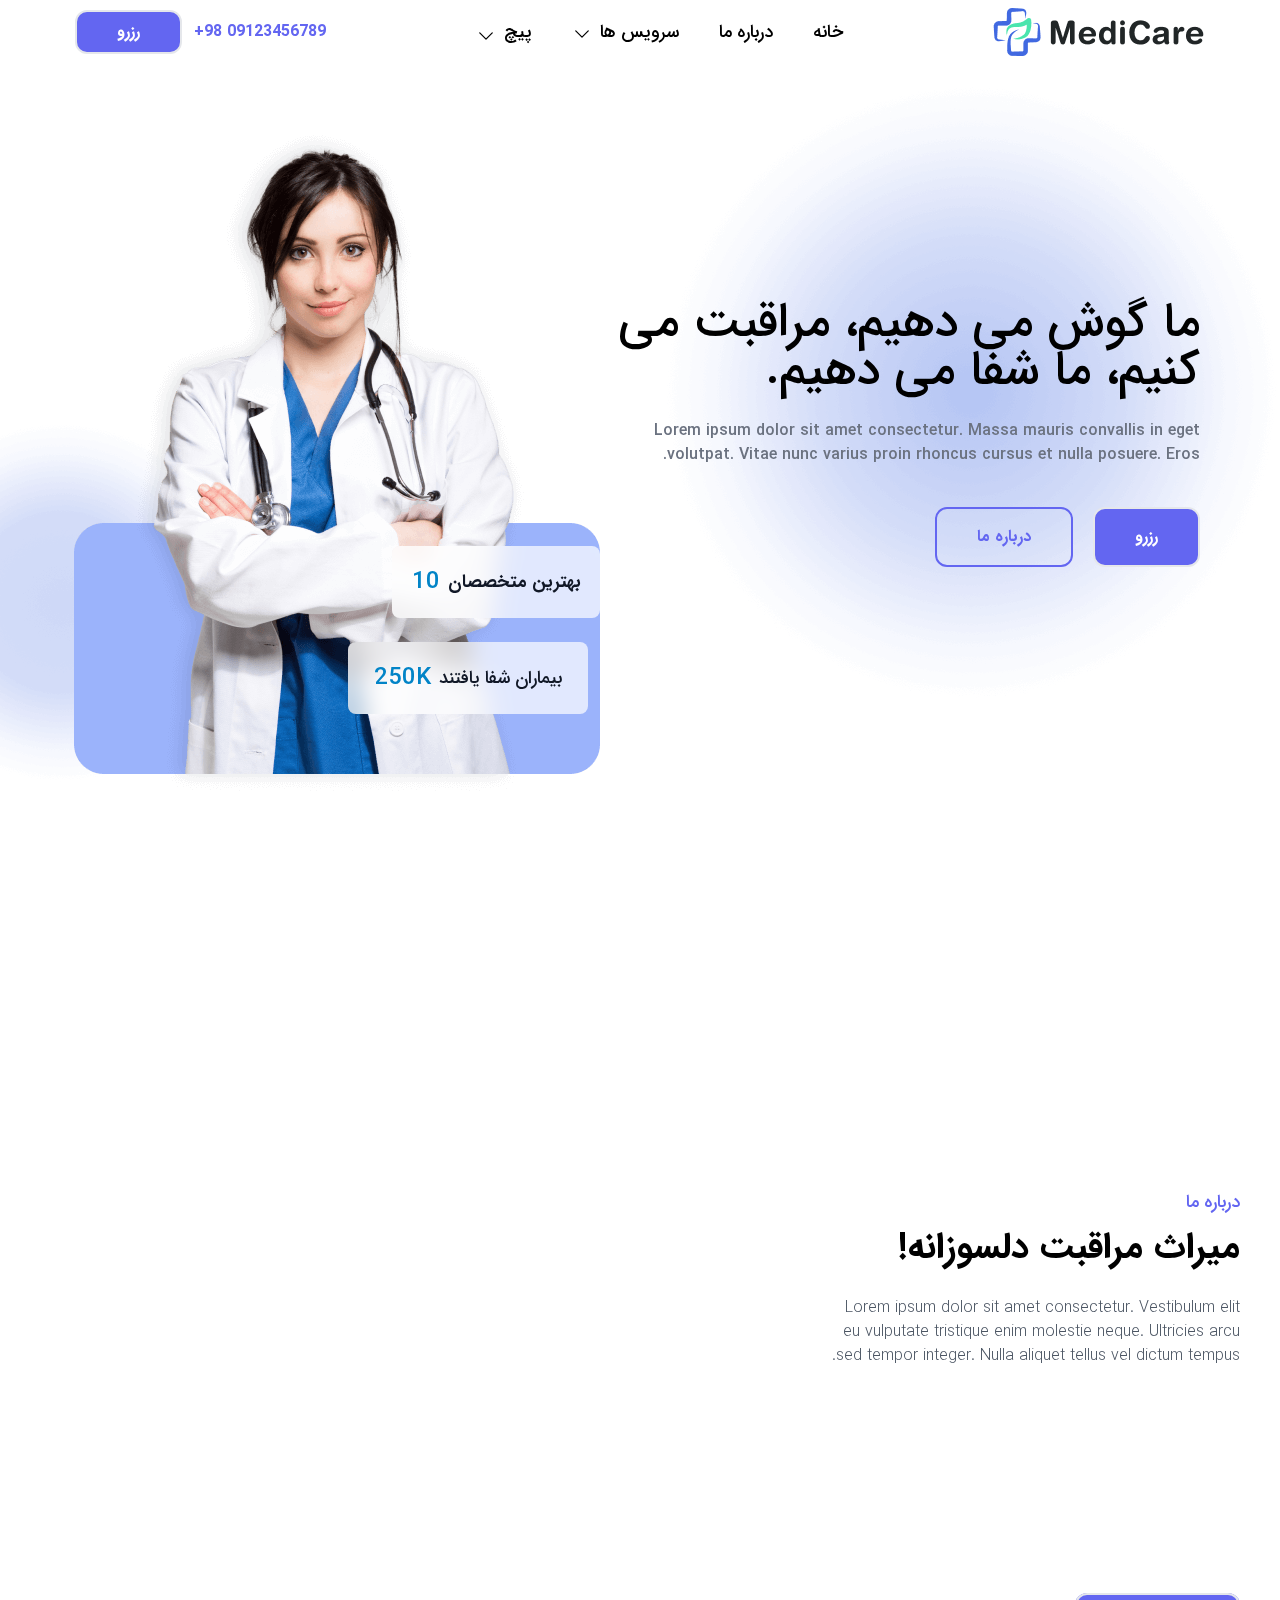
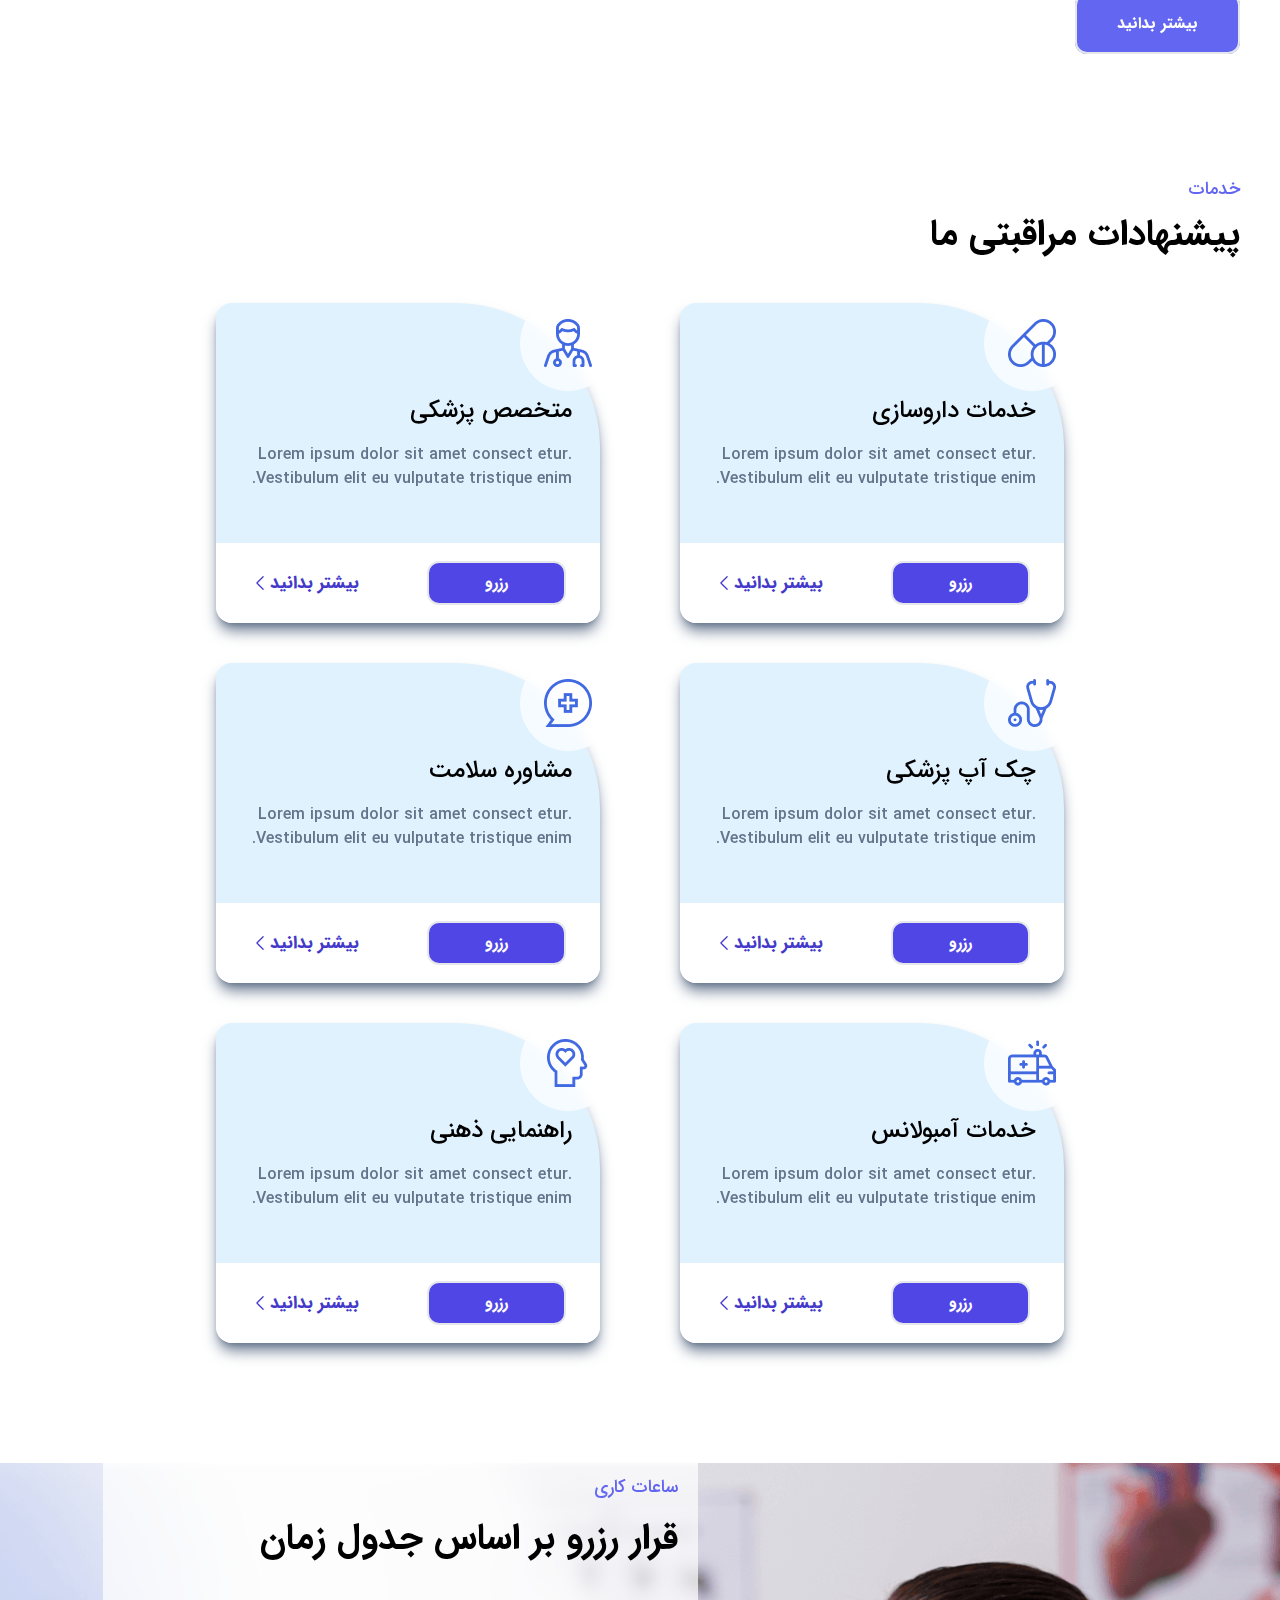
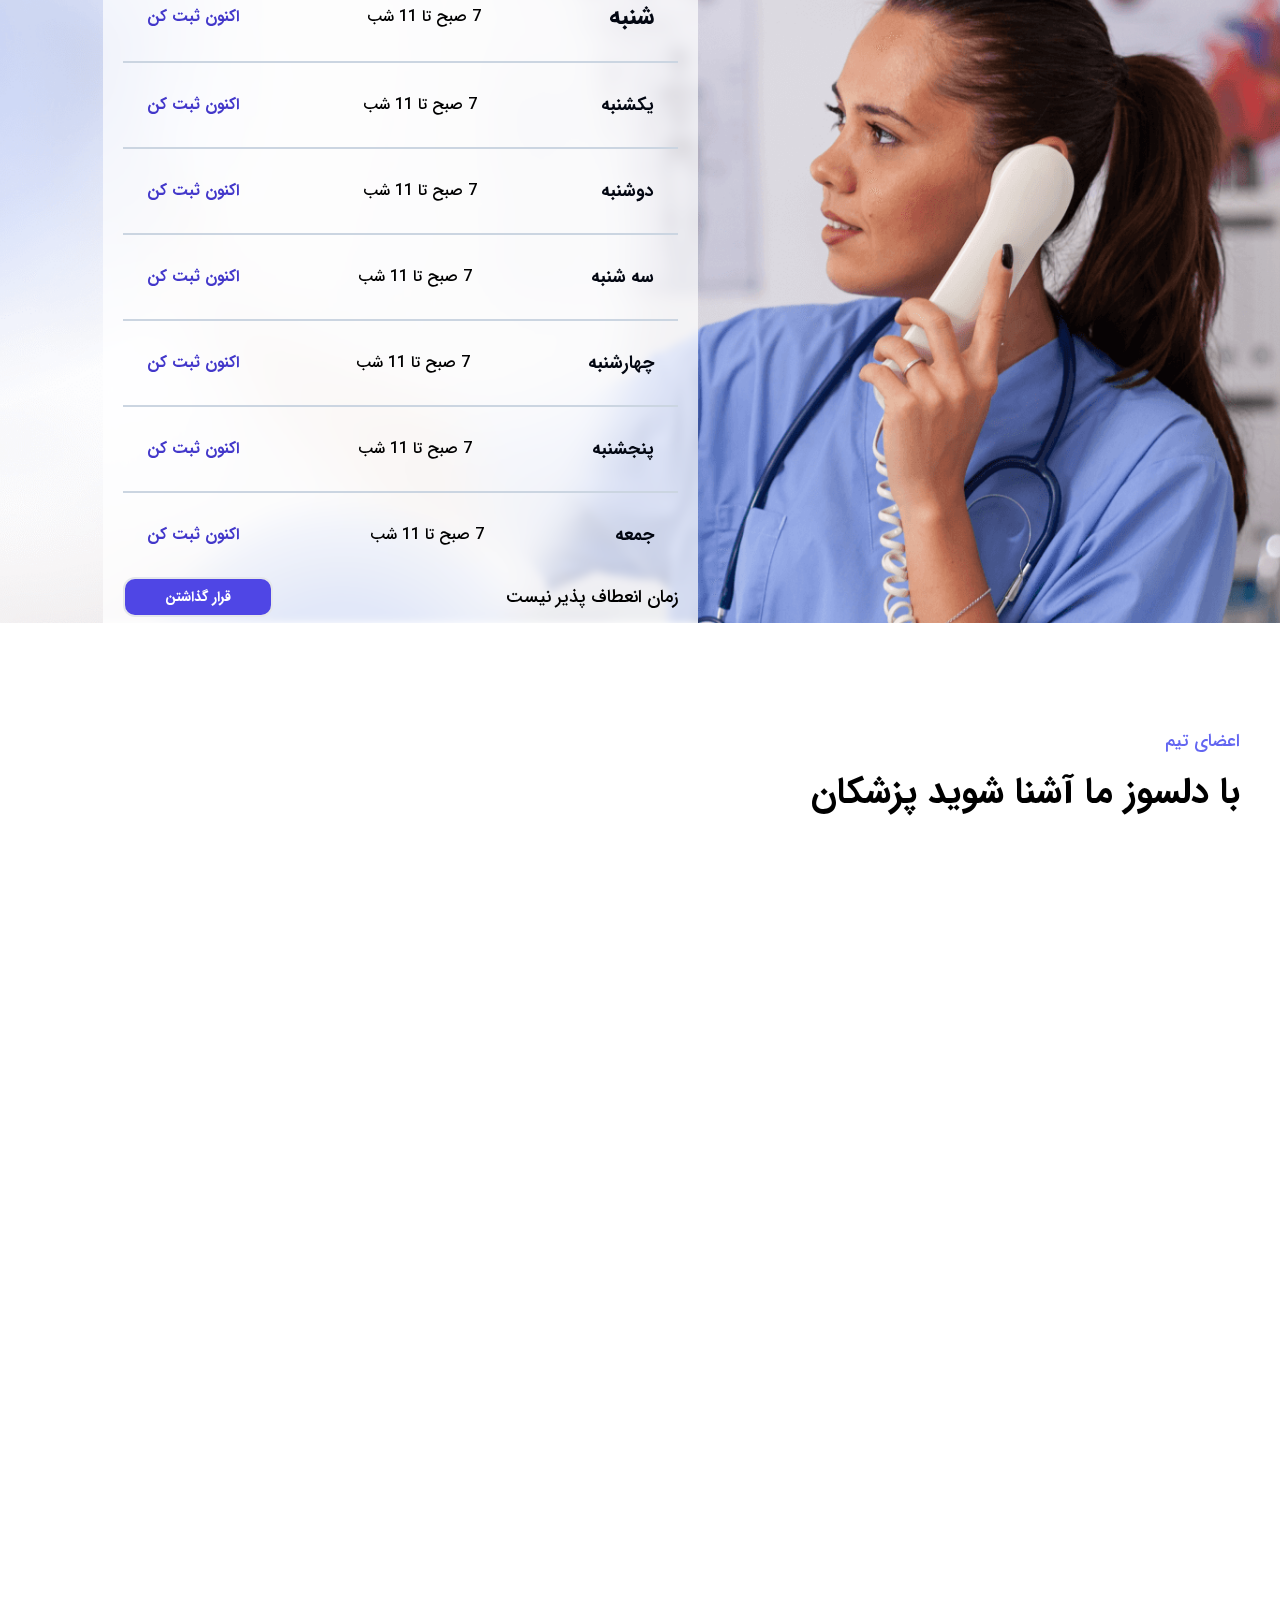
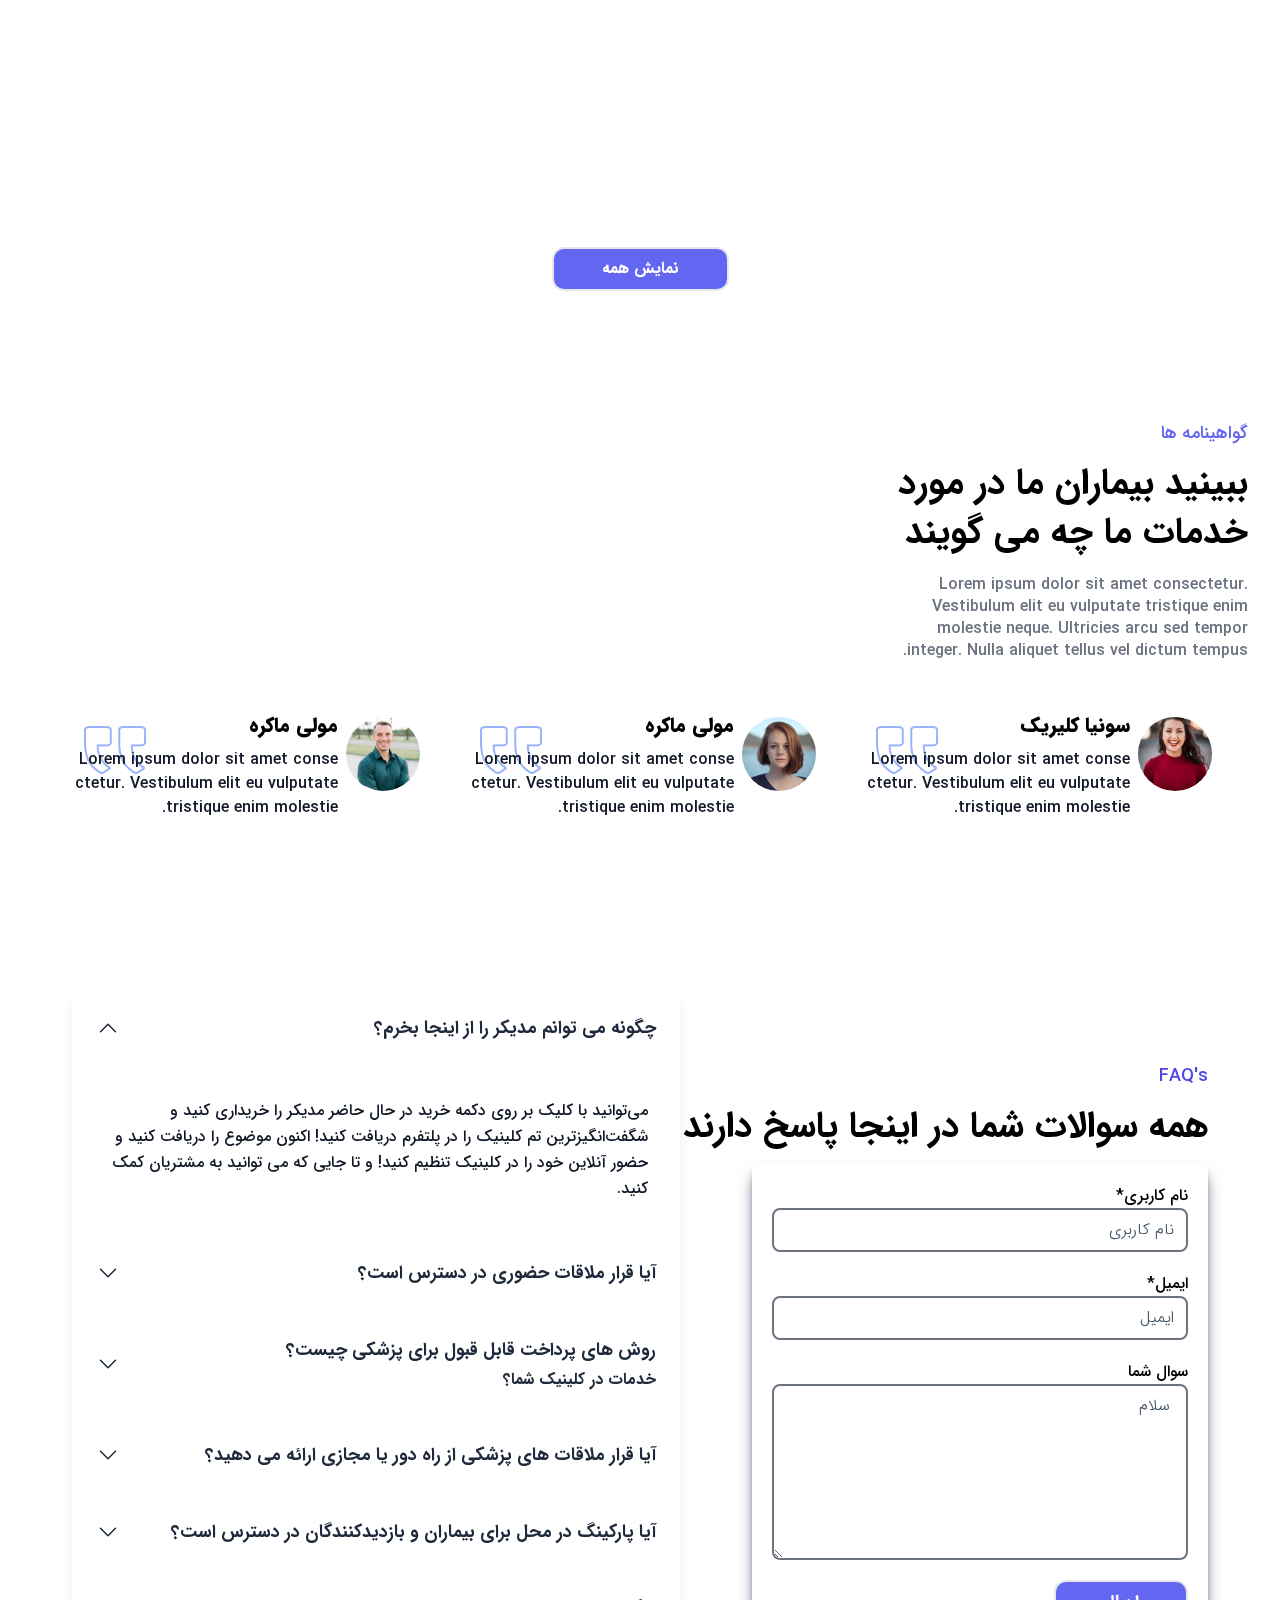
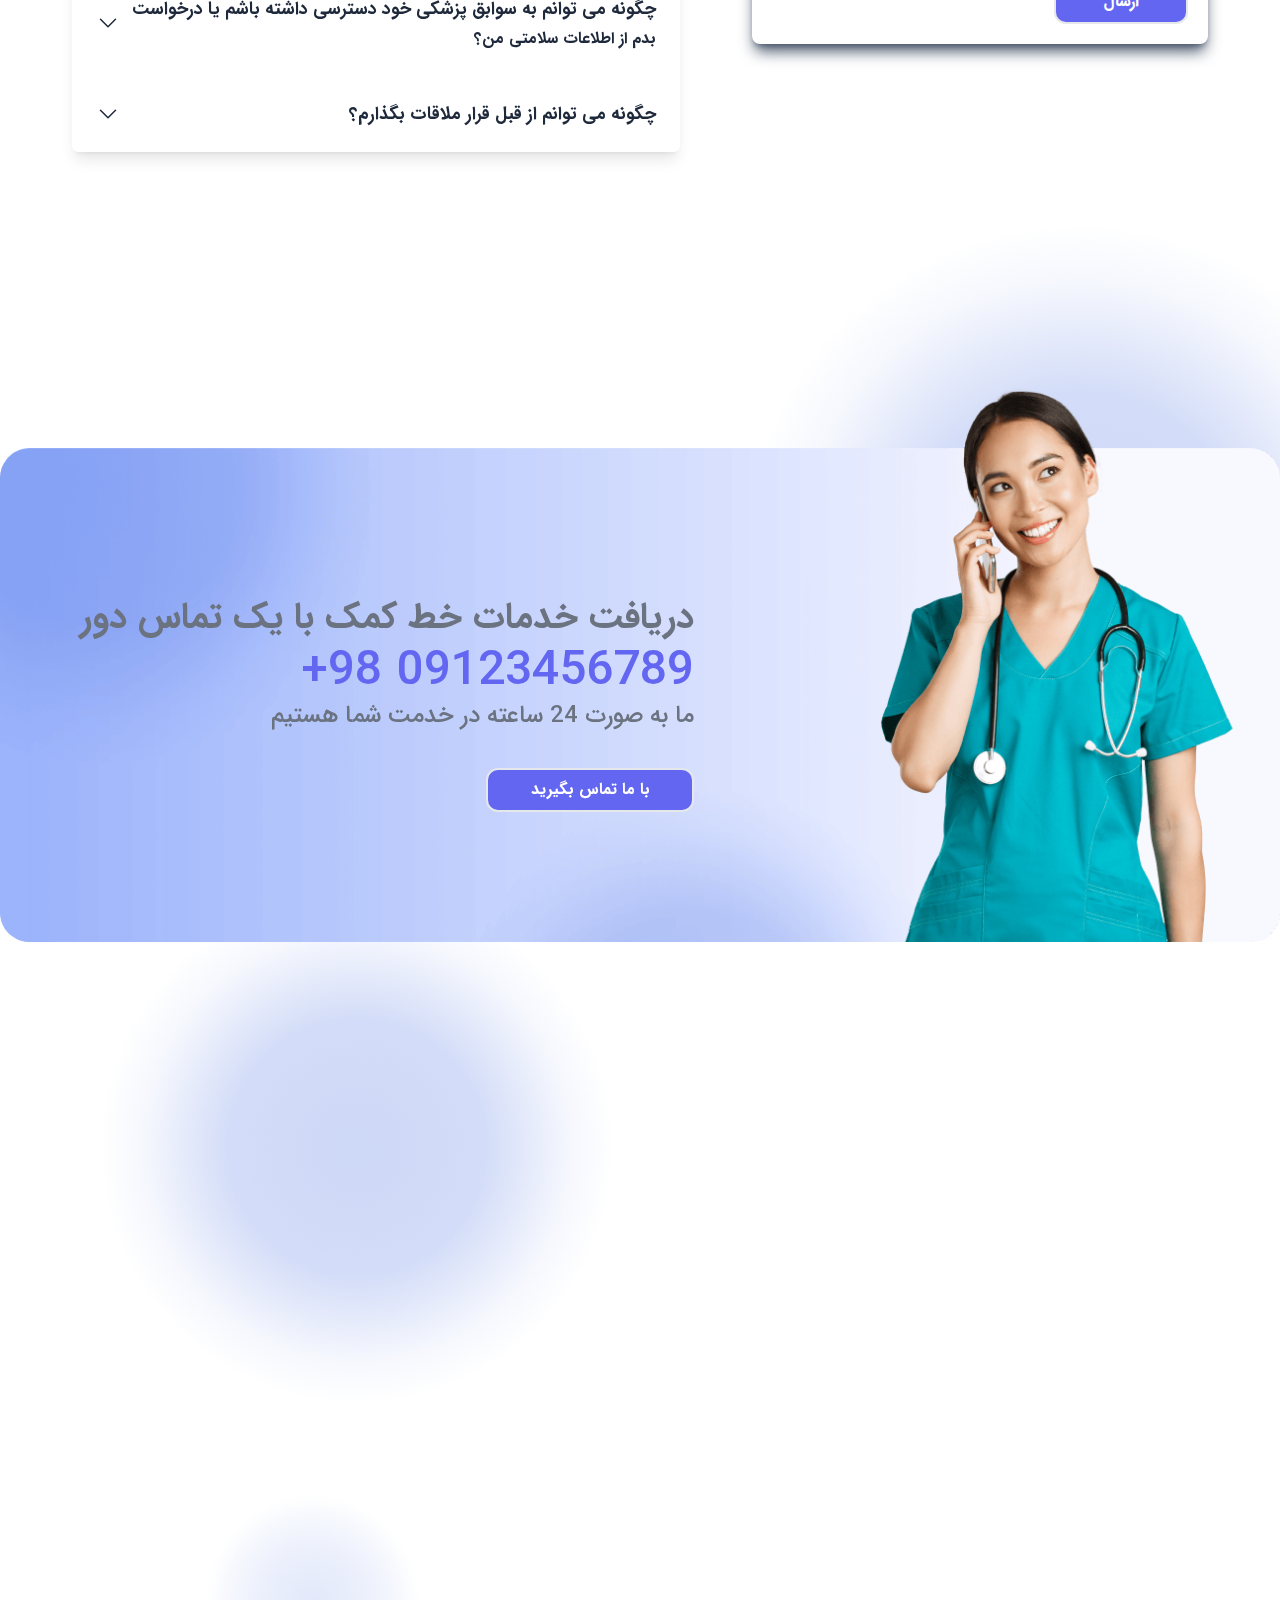
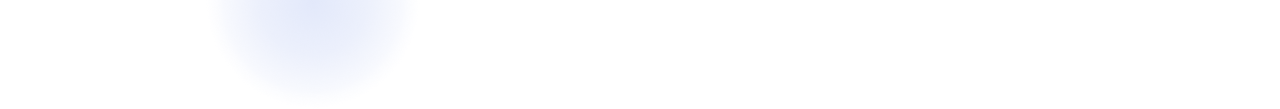
==== commit 12976dac: "fix bug banner inner" ====
--- a/index.html
+++ b/index.html
@@ -699,15 +699,17 @@
         <div class="pt-10 w-full relative">
             <img class="object-cover" src="./img/blue-background.png" alt="banner2" draggable="false">
             <div class="absolute w-full top-48 flex justify-center items-center">
-                <div class="relative">
-                    <img class="object-cover" src="./img/inner-ban-1.png" alt="background" draggable="false">
-                    <div class="absolute end-20 top-52 flex flex-col justify-center">
-                        <p class="text-4xl font-semibold text-gray-500">
+                <div class="relative overflow-hidden">
+                    <div>
+                        <img class="object-cover bg-cover bg-center h-[714px] lg:h-auto" src="./img/inner-ban-1.png" alt="background" draggable="false">
+                    </div>
+                    <div class="absolute end-20 top-64 lg:top-56 flex flex-col justify-center mr-7 md:mr-6 lg:mr-0">
+                        <p class="text-3xl lg:text-4xl font-semibold text-gray-500 leading-relaxed lg:leading-none">
                             دریافت خدمات خط کمک با یک تماس دور
                         </p>
-                        <span class="text-indigo-500 font-medium text-5xl mt-3">09123456789 98+ <i class="fa fa-phone"></i></span>
-                        <span class="text-gray-500 text-xl font-medium mt-2">ما به صورت 24 ساعته در خدمت شما هستیم</span>
-                        <a href="#" class="py-2 px-10 w-52 mt-10 text-center font-semibold text-pretty border-2 hover:border-indigo-500 text-white transition-all duration-500 rounded-xl hover:text-indigo-500 bg-indigo-500 hover:bg-transparent outline-none">با ما تماس بگیرید</a>
+                        <span class="text-indigo-500 font-medium text-3xl lg:text-5xl mt-8 lg:mt-3">09123456789 98+ <i class="fa fa-phone"></i></span>
+                        <span class="text-gray-500 text-2xl font-medium mt-5 lg:mt-2 leading-snug lg:leading-none">ما به صورت 24 ساعته در خدمت شما هستیم</span>
+                        <a href="#" class="py-2 px-10 w-52 mt-7 lg:mt-10 text-center font-semibold text-pretty border-2 hover:border-indigo-500 text-white transition-all duration-500 rounded-xl hover:text-indigo-500 bg-indigo-500 hover:bg-transparent outline-none">با ما تماس بگیرید</a>
                     </div>
                 </div>
             </div>
--- a/src/output.css
+++ b/src/output.css
@@ -614,6 +614,10 @@
   inset-inline-end: 2.5rem;
 }
 
+.end-20 {
+  inset-inline-end: 5rem;
+}
+
 .left-0 {
   left: 0px;
 }
@@ -634,6 +638,14 @@
   top: 7rem;
 }
 
+.top-48 {
+  top: 12rem;
+}
+
+.top-52 {
+  top: 13rem;
+}
+
 .top-7 {
   top: 1.75rem;
 }
@@ -642,24 +654,32 @@
   top: 2rem;
 }
 
-.top-20 {
-  top: 5rem;
-}
-
-.top-52 {
-  top: 13rem;
-}
-
-.top-48 {
-  top: 12rem;
-}
-
-.end-0 {
-  inset-inline-end: 0px;
-}
-
-.end-20 {
-  inset-inline-end: 5rem;
+.top-80 {
+  top: 20rem;
+}
+
+.top-60 {
+  top: 15rem;
+}
+
+.top-5 {
+  top: 1.25rem;
+}
+
+.top-56 {
+  top: 14rem;
+}
+
+.top-64 {
+  top: 16rem;
+}
+
+.top-72 {
+  top: 18rem;
+}
+
+.top-6 {
+  top: 1.5rem;
 }
 
 .-z-10 {
@@ -691,10 +711,6 @@
   margin-top: -1.5rem;
 }
 
-.mb-5 {
-  margin-bottom: 1.25rem;
-}
-
 .ml-2 {
   margin-left: 0.5rem;
 }
@@ -767,16 +783,20 @@
   margin-top: 2rem;
 }
 
-.-mr-96 {
-  margin-right: -24rem;
-}
-
-.-mr-52 {
-  margin-right: -13rem;
-}
-
-.-mr-20 {
-  margin-right: -5rem;
+.mr-10 {
+  margin-right: 2.5rem;
+}
+
+.mr-8 {
+  margin-right: 2rem;
+}
+
+.mr-6 {
+  margin-right: 1.5rem;
+}
+
+.mr-7 {
+  margin-right: 1.75rem;
 }
 
 .box-content {
@@ -855,28 +875,16 @@
   height: 24rem;
 }
 
-.h-4 {
-  height: 1rem;
-}
-
-.h-4\/5 {
-  height: 80%;
-}
-
 .h-\[\] {
   height: ;
 }
 
-.h-\[6\] {
-  height: 6;
-}
-
-.h-\[657px\] {
-  height: 657px;
-}
-
-.w-1\/2 {
-  width: 50%;
+.h-\[800px\] {
+  height: 800px;
+}
+
+.h-\[714px\] {
+  height: 714px;
 }
 
 .w-3\/4 {
@@ -908,12 +916,52 @@
   width: 100%;
 }
 
+.w-5 {
+  width: 1.25rem;
+}
+
+.w-5\/12 {
+  width: 41.666667%;
+}
+
+.w-5\/6 {
+  width: 83.333333%;
+}
+
+.w-11 {
+  width: 2.75rem;
+}
+
+.w-11\/12 {
+  width: 91.666667%;
+}
+
 .w-screen {
   width: 100vw;
 }
 
-.w-20 {
-  width: 5rem;
+.w-\[\] {
+  width: ;
+}
+
+.w-\[500px\] {
+  width: 500px;
+}
+
+.w-\[600px\] {
+  width: 600px;
+}
+
+.w-\[00px\] {
+  width: 00px;
+}
+
+.w-\[1000px\] {
+  width: 1000px;
+}
+
+.w-\[100px\] {
+  width: 100px;
 }
 
 .flex-1 {
@@ -1033,10 +1081,6 @@
   overflow: hidden;
 }
 
-.whitespace-pre {
-  white-space: pre;
-}
-
 .text-wrap {
   text-wrap: wrap;
 }
@@ -1055,14 +1099,6 @@
 
 .break-words {
   overflow-wrap: break-word;
-}
-
-.break-all {
-  word-break: break-all;
-}
-
-.break-keep {
-  word-break: keep-all;
 }
 
 .rounded-2xl {
@@ -1102,10 +1138,6 @@
   border-width: 2px;
 }
 
-.border {
-  border-width: 1px;
-}
-
 .border-b-2 {
   border-bottom-width: 2px;
 }
@@ -1140,16 +1172,6 @@
   background-color: rgb(224 242 254 / var(--tw-bg-opacity));
 }
 
-.bg-slate-800 {
-  --tw-bg-opacity: 1;
-  background-color: rgb(30 41 59 / var(--tw-bg-opacity));
-}
-
-.bg-slate-900 {
-  --tw-bg-opacity: 1;
-  background-color: rgb(15 23 42 / var(--tw-bg-opacity));
-}
-
 .bg-white {
   --tw-bg-opacity: 1;
   background-color: rgb(255 255 255 / var(--tw-bg-opacity));
@@ -1163,8 +1185,20 @@
   background-color: rgb(255 255 255 / 0.7);
 }
 
+.bg-none {
+  background-image: none;
+}
+
 .bg-cover {
   background-size: cover;
+}
+
+.bg-contain {
+  background-size: contain;
+}
+
+.bg-auto {
+  background-size: auto;
 }
 
 .bg-center {
@@ -1284,6 +1318,11 @@
   line-height: 2.5rem;
 }
 
+.text-5xl {
+  font-size: 3rem;
+  line-height: 1;
+}
+
 .text-base {
   font-size: 1rem;
   line-height: 1.5rem;
@@ -1304,16 +1343,6 @@
   line-height: 1.75rem;
 }
 
-.text-7xl {
-  font-size: 4.5rem;
-  line-height: 1;
-}
-
-.text-5xl {
-  font-size: 3rem;
-  line-height: 1;
-}
-
 .font-bold {
   font-weight: 700;
 }
@@ -1334,26 +1363,18 @@
   font-weight: 600;
 }
 
-.font-extralight {
-  font-weight: 200;
-}
-
-.font-black {
-  font-weight: 900;
-}
-
 .leading-6 {
   line-height: 1.5rem;
 }
 
+.leading-relaxed {
+  line-height: 1.625;
+}
+
 .leading-snug {
   line-height: 1.375;
 }
 
-.leading-relaxed {
-  line-height: 1.625;
-}
-
 .tracking-normal {
   letter-spacing: 0em;
 }
@@ -1366,11 +1387,6 @@
   letter-spacing: 0.025em;
 }
 
-.text-gray-300 {
-  --tw-text-opacity: 1;
-  color: rgb(209 213 219 / var(--tw-text-opacity));
-}
-
 .text-gray-500 {
   --tw-text-opacity: 1;
   color: rgb(107 114 128 / var(--tw-text-opacity));
@@ -1421,29 +1437,14 @@
   color: rgb(100 116 139 / var(--tw-text-opacity));
 }
 
+.text-slate-800 {
+  --tw-text-opacity: 1;
+  color: rgb(30 41 59 / var(--tw-text-opacity));
+}
+
 .text-white {
   --tw-text-opacity: 1;
   color: rgb(255 255 255 / var(--tw-text-opacity));
-}
-
-.text-slate-800 {
-  --tw-text-opacity: 1;
-  color: rgb(30 41 59 / var(--tw-text-opacity));
-}
-
-.text-slate-300 {
-  --tw-text-opacity: 1;
-  color: rgb(203 213 225 / var(--tw-text-opacity));
-}
-
-.text-gray-200 {
-  --tw-text-opacity: 1;
-  color: rgb(229 231 235 / var(--tw-text-opacity));
-}
-
-.text-gray-400 {
-  --tw-text-opacity: 1;
-  color: rgb(156 163 175 / var(--tw-text-opacity));
 }
 
 .shadow {
@@ -1452,6 +1453,12 @@
   box-shadow: var(--tw-ring-offset-shadow, 0 0 #0000), var(--tw-ring-shadow, 0 0 #0000), var(--tw-shadow);
 }
 
+.shadow-2xl {
+  --tw-shadow: 0 25px 50px -12px rgb(0 0 0 / 0.25);
+  --tw-shadow-colored: 0 25px 50px -12px var(--tw-shadow-color);
+  box-shadow: var(--tw-ring-offset-shadow, 0 0 #0000), var(--tw-ring-shadow, 0 0 #0000), var(--tw-shadow);
+}
+
 .shadow-lg {
   --tw-shadow: 0 10px 15px -3px rgb(0 0 0 / 0.1), 0 4px 6px -4px rgb(0 0 0 / 0.1);
   --tw-shadow-colored: 0 10px 15px -3px var(--tw-shadow-color), 0 4px 6px -4px var(--tw-shadow-color);
@@ -1467,12 +1474,6 @@
 .shadow-xl {
   --tw-shadow: 0 20px 25px -5px rgb(0 0 0 / 0.1), 0 8px 10px -6px rgb(0 0 0 / 0.1);
   --tw-shadow-colored: 0 20px 25px -5px var(--tw-shadow-color), 0 8px 10px -6px var(--tw-shadow-color);
-  box-shadow: var(--tw-ring-offset-shadow, 0 0 #0000), var(--tw-ring-shadow, 0 0 #0000), var(--tw-shadow);
-}
-
-.shadow-2xl {
-  --tw-shadow: 0 25px 50px -12px rgb(0 0 0 / 0.25);
-  --tw-shadow-colored: 0 25px 50px -12px var(--tw-shadow-color);
   box-shadow: var(--tw-ring-offset-shadow, 0 0 #0000), var(--tw-ring-shadow, 0 0 #0000), var(--tw-shadow);
 }
 
@@ -1731,6 +1732,10 @@
     margin-top: 1.25rem;
   }
 
+  .md\:mr-6 {
+    margin-right: 1.5rem;
+  }
+
   .md\:h-\[760px\] {
     height: 760px;
   }
@@ -1806,6 +1811,38 @@
     left: 15rem;
   }
 
+  .lg\:top-52 {
+    top: 13rem;
+  }
+
+  .lg\:top-6 {
+    top: 1.5rem;
+  }
+
+  .lg\:top-64 {
+    top: 16rem;
+  }
+
+  .lg\:top-7 {
+    top: 1.75rem;
+  }
+
+  .lg\:top-72 {
+    top: 18rem;
+  }
+
+  .lg\:top-5 {
+    top: 1.25rem;
+  }
+
+  .lg\:top-56 {
+    top: 14rem;
+  }
+
+  .lg\:-mr-20 {
+    margin-right: -5rem;
+  }
+
   .lg\:ml-0 {
     margin-left: 0px;
   }
@@ -1842,8 +1879,12 @@
     margin-top: 1.25rem;
   }
 
-  .lg\:-mr-20 {
-    margin-right: -5rem;
+  .lg\:mt-3 {
+    margin-top: 0.75rem;
+  }
+
+  .lg\:mt-2 {
+    margin-top: 0.5rem;
   }
 
   .lg\:flex {
@@ -1856,6 +1897,10 @@
 
   .lg\:h-32 {
     height: 8rem;
+  }
+
+  .lg\:h-auto {
+    height: auto;
   }
 
   .lg\:w-1\/2 {
@@ -1922,6 +1967,11 @@
   .lg\:text-5xl {
     font-size: 3rem;
     line-height: 1;
+  }
+
+  .lg\:text-4xl {
+    font-size: 2.25rem;
+    line-height: 2.5rem;
   }
 
   .lg\:leading-none {
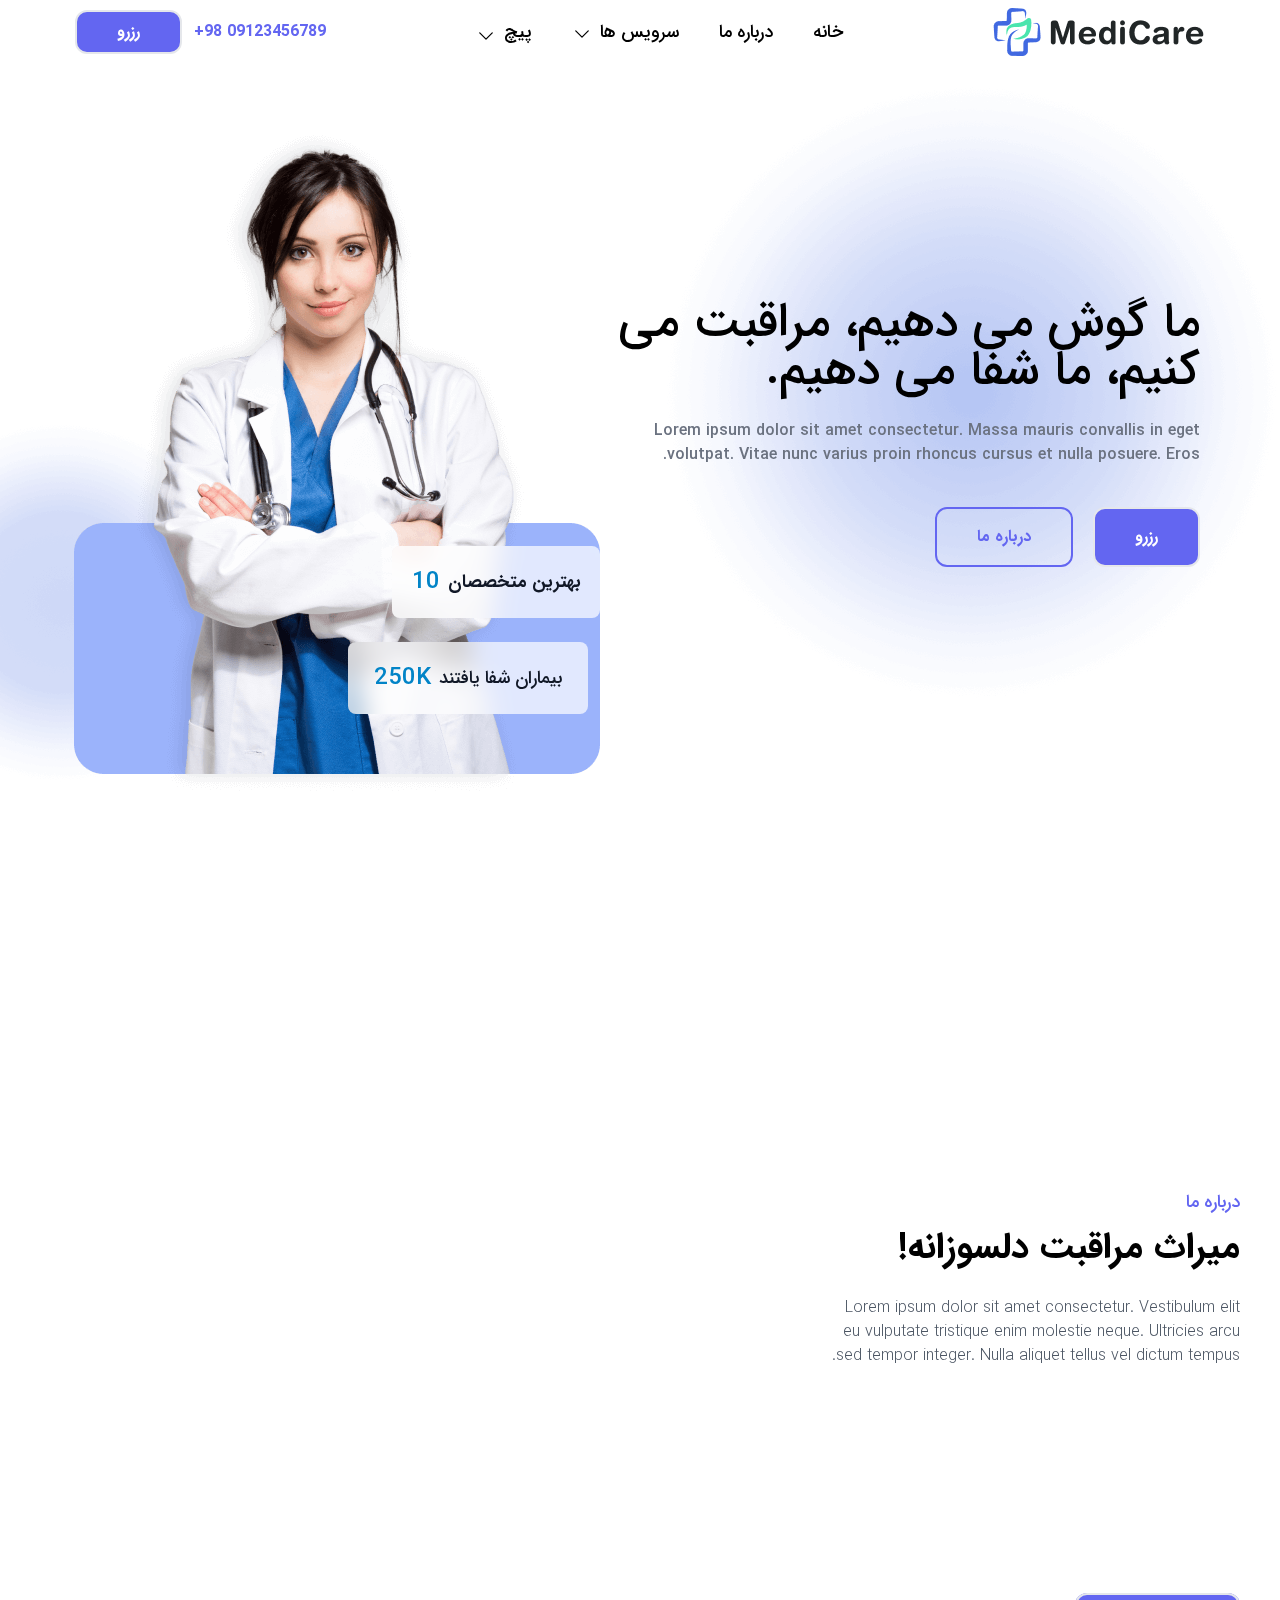
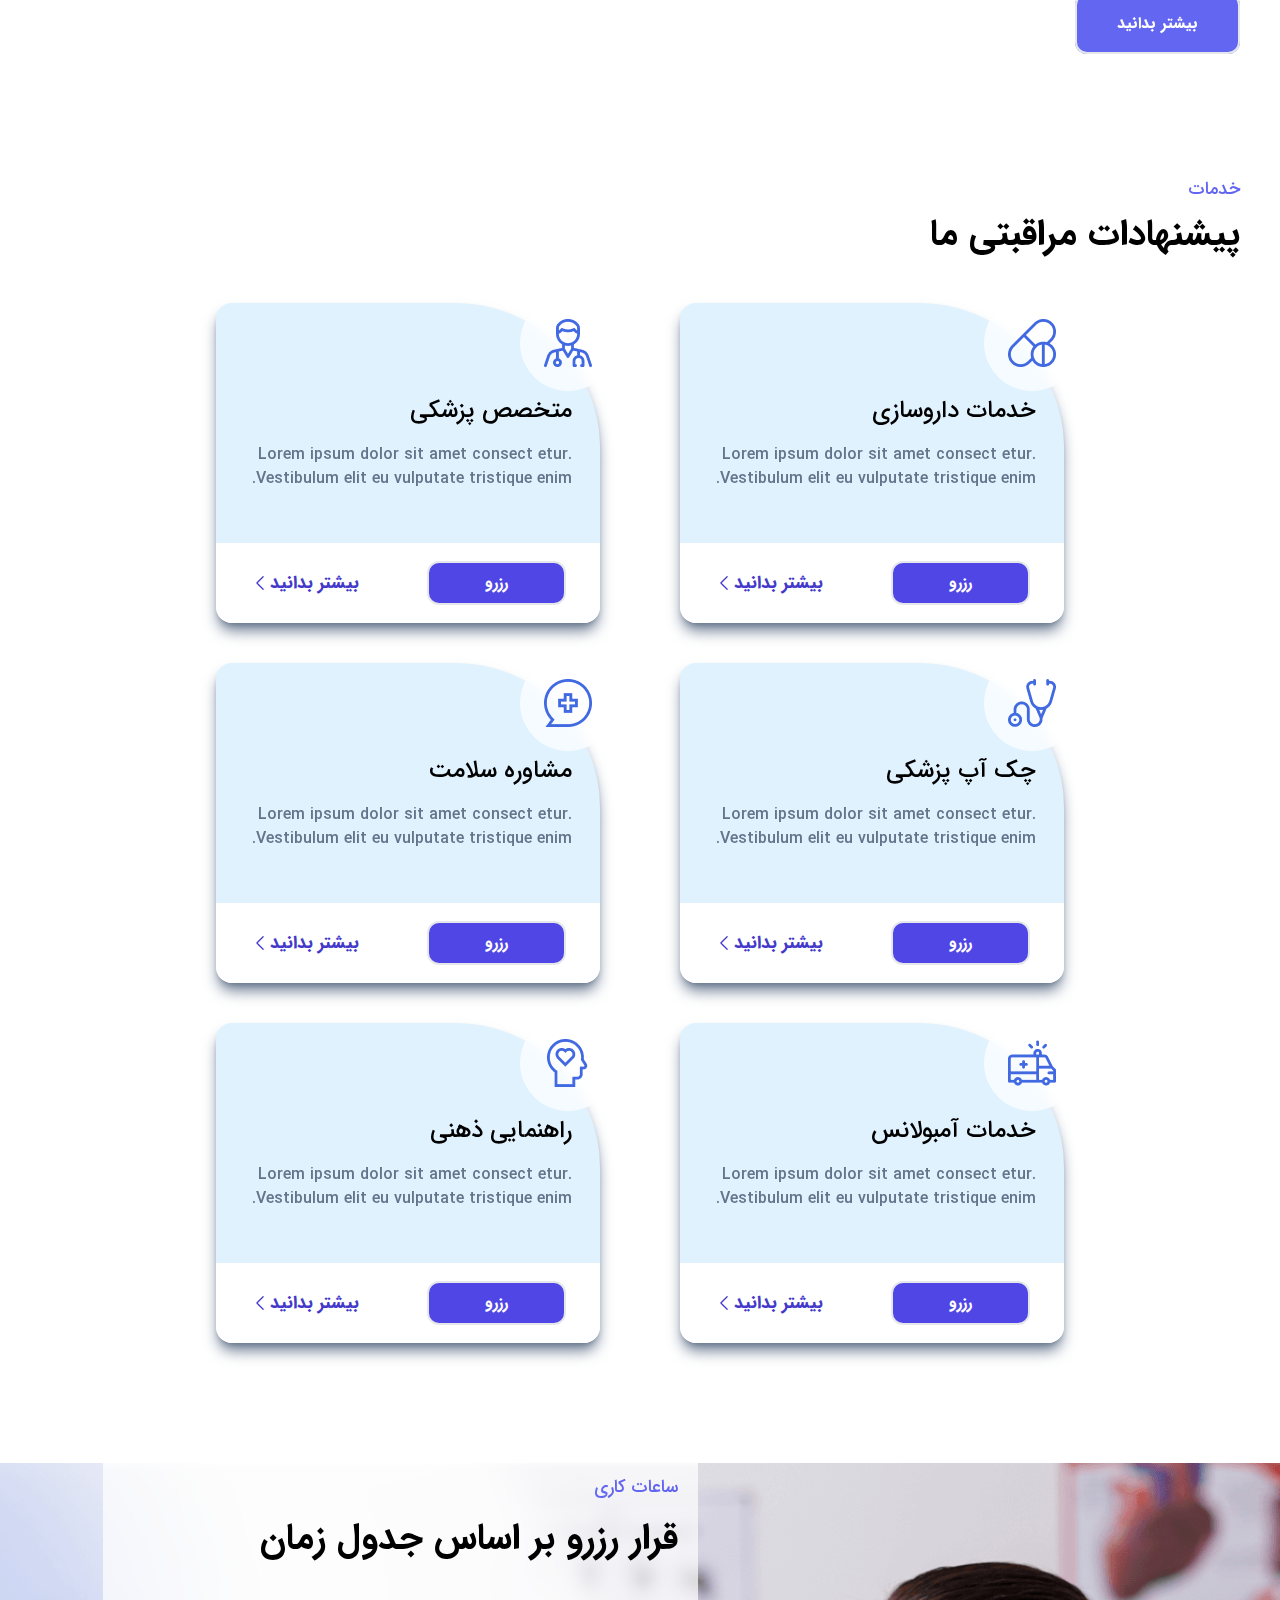
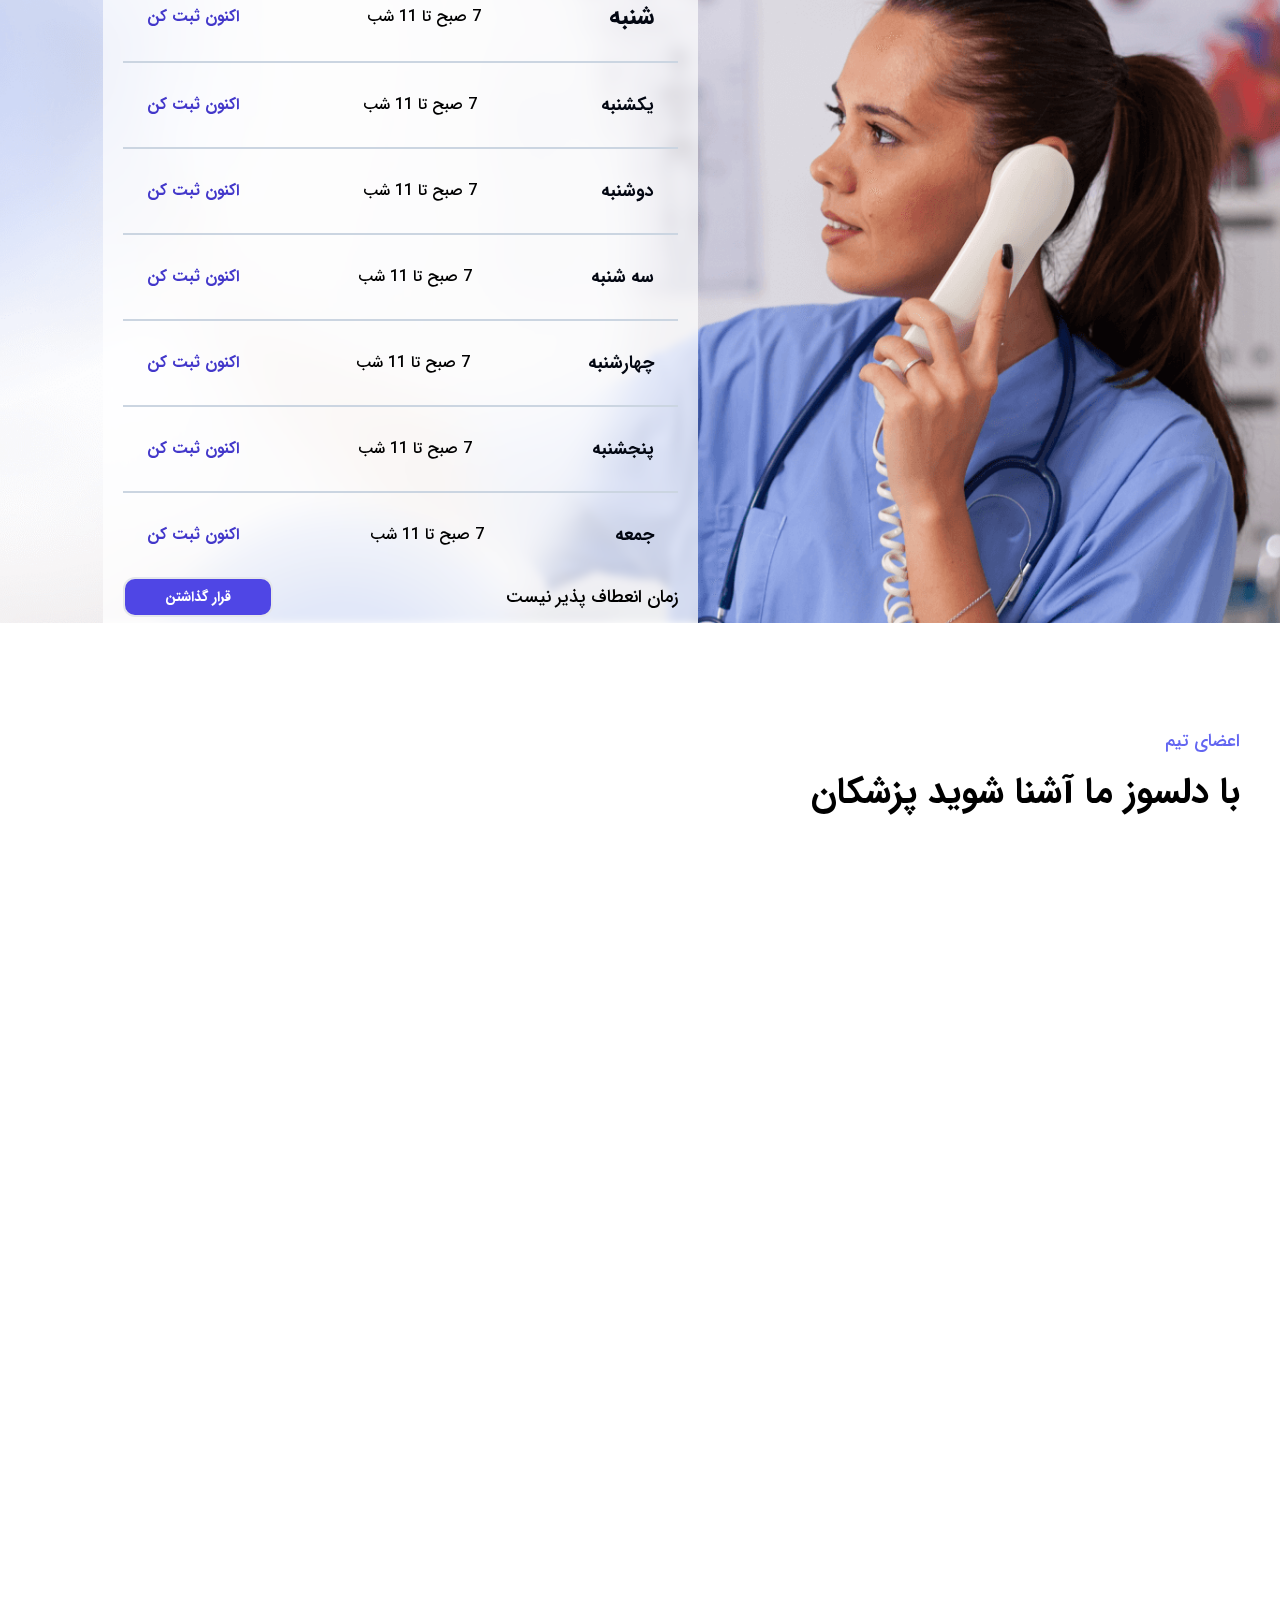
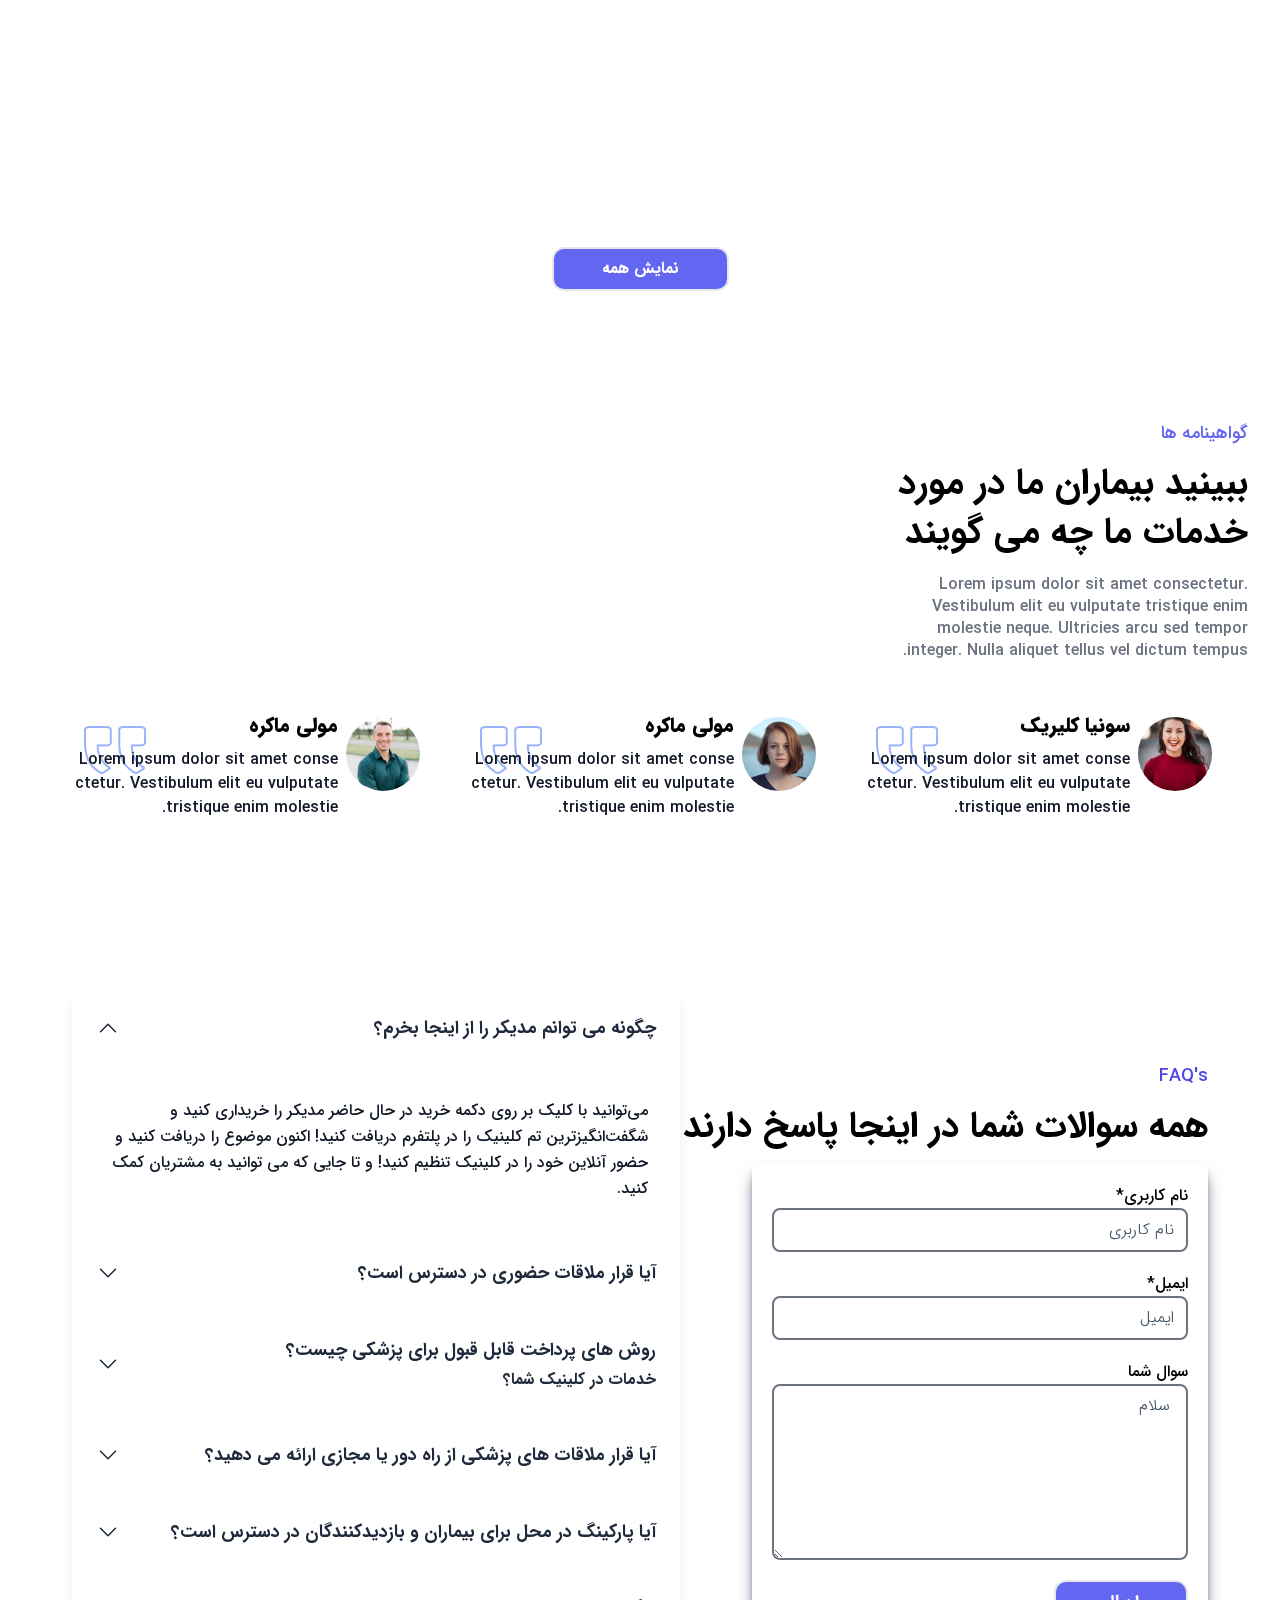
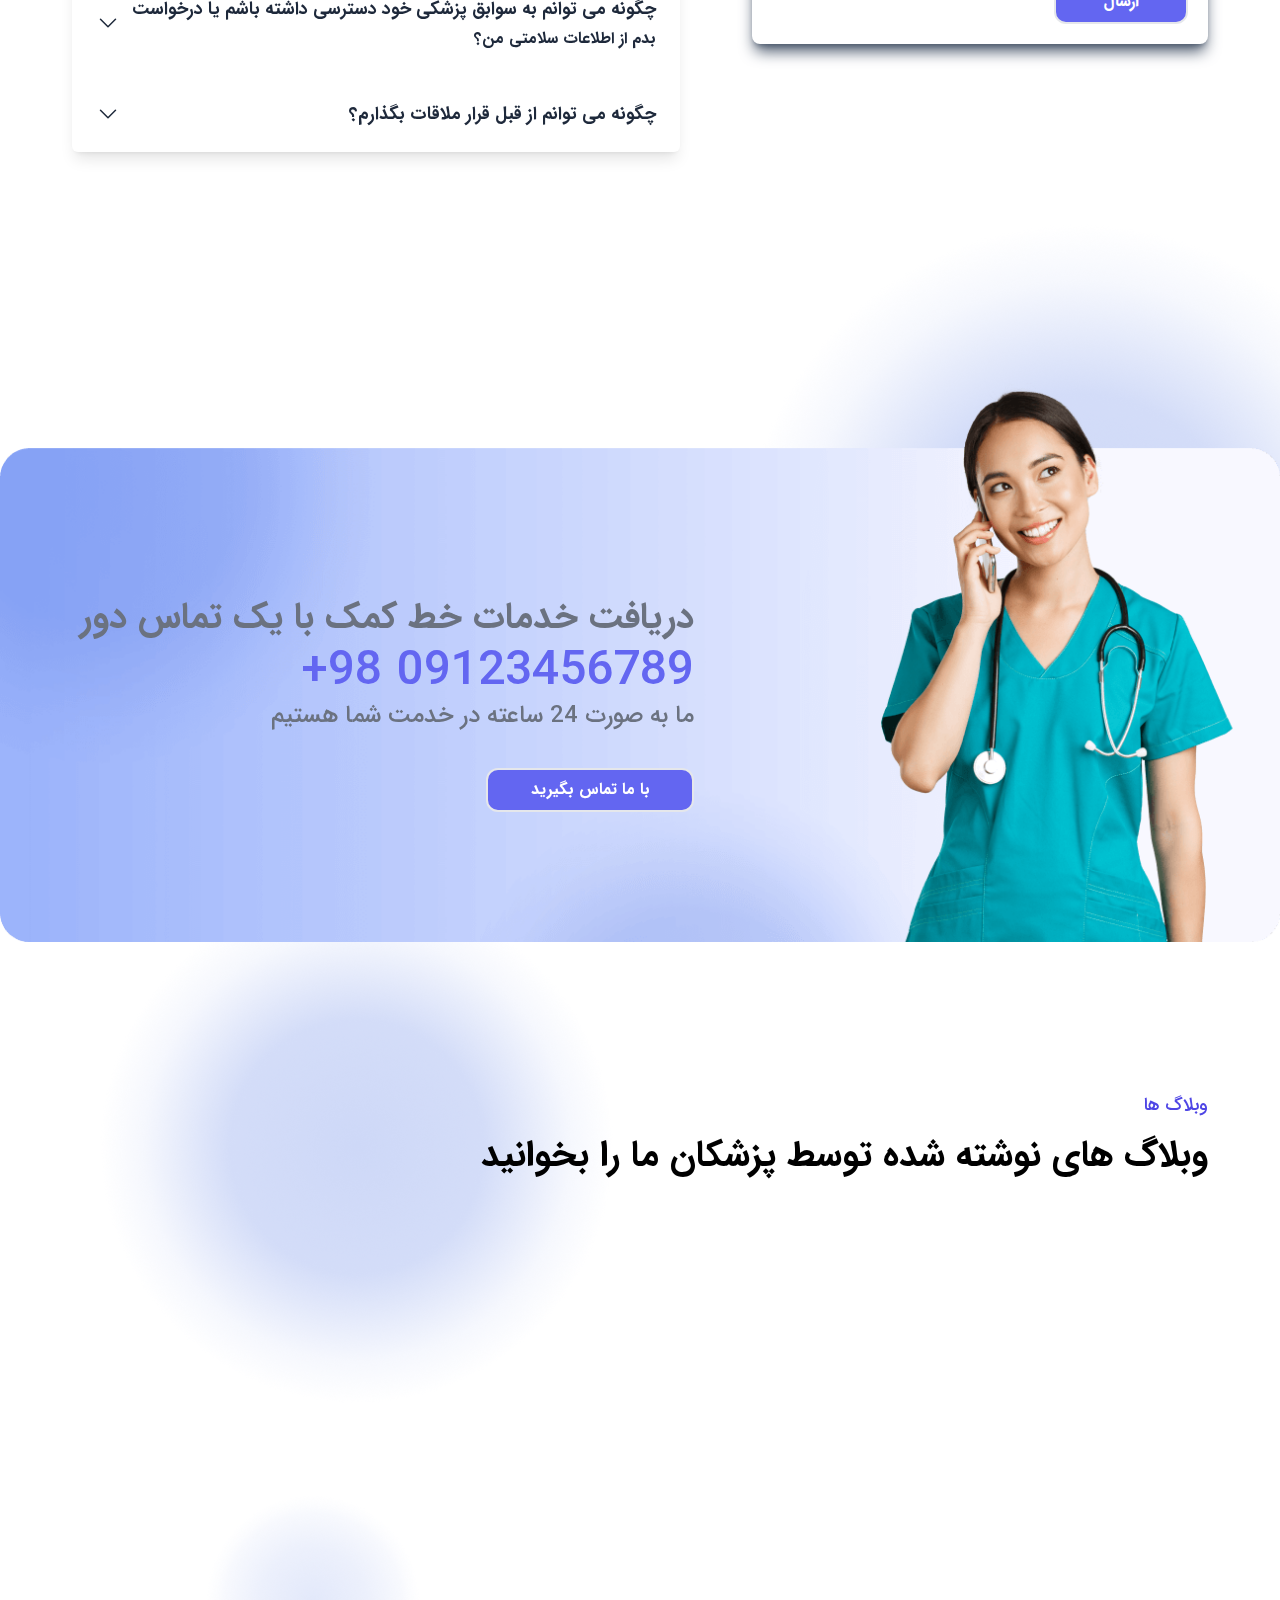
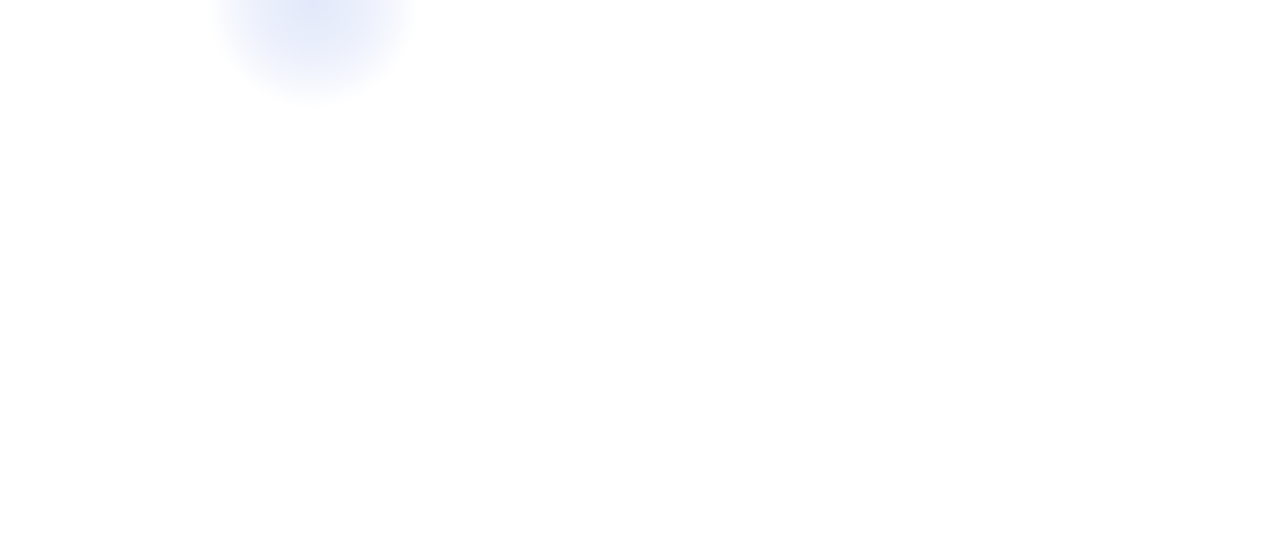
==== commit dba22f20: "create blog complate fixbug banner" ====
--- a/index.html
+++ b/index.html
@@ -697,7 +697,9 @@
 
     <section>
         <div class="pt-10 w-full relative">
-            <img class="object-cover" src="./img/blue-background.png" alt="banner2" draggable="false">
+            <div>
+                <img class="object-cover bg-no-repeat bg-right-bottom -z-50" src="./img/blue-background.png" alt="banner2" draggable="false">
+            </div>
             <div class="absolute w-full top-48 flex justify-center items-center">
                 <div class="relative overflow-hidden">
                     <div>
@@ -710,6 +712,70 @@
                         <span class="text-indigo-500 font-medium text-3xl lg:text-5xl mt-8 lg:mt-3">09123456789 98+ <i class="fa fa-phone"></i></span>
                         <span class="text-gray-500 text-2xl font-medium mt-5 lg:mt-2 leading-snug lg:leading-none">ما به صورت 24 ساعته در خدمت شما هستیم</span>
                         <a href="#" class="py-2 px-10 w-52 mt-7 lg:mt-10 text-center font-semibold text-pretty border-2 hover:border-indigo-500 text-white transition-all duration-500 rounded-xl hover:text-indigo-500 bg-indigo-500 hover:bg-transparent outline-none">با ما تماس بگیرید</a>
+                    </div>
+                </div>
+            </div>
+            <div class="flex flex-col items-center justify-center absolute lg:p-8 mt-[430px] md:-mt-24 lg:-mt-[650px] lg:mr-10">
+                <div class="flex flex-col justify-center p-3 lg:p-0 w-full">
+                    <span class="text-indigo-600 text-lg font-medium">وبلاگ ها</span>
+                    <p class="text-4xl font-semibold text-pretty tracking-normal mt-3 leading-relaxed lg:leading-snug">
+                        وبلاگ های نوشته شده توسط پزشکان ما را بخوانید
+                    </p>
+                </div>
+                <div class="flex flex-wrap justify-center items-center gap-8 w-full mt-5 p-2 lg:p-0 lg:mt-10">
+                    <div class="relative shadow-xl shadow-slate-300 rounded-3xl overflow-hidden" data-aos="flip-up">
+                        <img class="object-cover bg-center rounded-3xl" src="./img/blog-1.png" alt="blog-image" draggable="false">
+                        <div class="absolute top-4 start-3 bg-white/60 backdrop-blur-md px-5 py-2 rounded-xl">
+                            <span class="font-medium text-base tracking-tighter text-center">1 فروردین <span class="mr-1">1403/1/1</span></span>
+                        </div>
+                        <div class="bg-white absolute bottom-0 rounded-3xl w-full h-40 p-4">
+                            <a href="#" class="text-2xl font-medium text-pretty hover:cursor-pointer hover:text-indigo-700">
+                                نگاهی دقیق تر به سلامت روان: شکستگی گردن و کمر
+                            </a>
+                            <div class="mt-5 flex justify-between items-center">
+                                <div class="flex items-center">
+                                    <img class="object-cover bg-center rounded-full w-9" src="./img/blog-user_1.png" alt="users" draggable="false">
+                                    <span class="font-semibold text-base mr-2">سونیا کلیریک</span>
+                                </div>
+                                <a href="#" class="text-indigo-700 text-lg font-medium text-pretty text-center tracking-tighter">ادامه مطلب</a>
+                            </div>
+                        </div>
+                    </div>
+                    <div class="relative shadow-xl shadow-slate-300 rounded-3xl overflow-hidden" data-aos="flip-down">
+                        <img class="object-cover bg-center rounded-3xl" src="./img/blog-2.png" alt="blog-image" draggable="false">
+                        <div class="absolute top-4 start-3 bg-white/60 backdrop-blur-md px-5 py-2 rounded-xl">
+                            <span class="font-medium text-base tracking-tighter text-center">1 فروردین <span class="mr-1">1403/1/1</span></span>
+                        </div>
+                        <div class="bg-white absolute bottom-0 rounded-3xl w-full h-40 p-4">
+                            <a href="#" class="text-2xl font-medium text-pretty hover:cursor-pointer hover:text-indigo-700">
+                                درک پزشکی از راه دور: آینده مراقبت های بهداشتی
+                            </a>
+                            <div class="mt-5 flex justify-between items-center">
+                                <div class="flex items-center">
+                                    <img class="object-cover bg-center rounded-full w-9" src="./img/blog-user_2.png" alt="users" draggable="false">
+                                    <span class="font-semibold text-base mr-2">سونیا کلیریک</span>
+                                </div>
+                                <a href="#" class="text-indigo-700 text-lg font-medium text-pretty text-center tracking-tighter">ادامه مطلب</a>
+                            </div>
+                        </div>
+                    </div>
+                    <div class="relative shadow-xl shadow-slate-300 rounded-3xl overflow-hidden" data-aos="flip-up">
+                        <img class="object-cover bg-center rounded-3xl" src="./img/blog-3.png" alt="blog-image" draggable="false">
+                        <div class="absolute top-4 start-3 bg-white/60 backdrop-blur-md px-5 py-2 rounded-xl">
+                            <span class="font-medium text-base tracking-tighter text-center">1 فروردین <span class="mr-1">1403/1/1</span></span>
+                        </div>
+                        <div class="bg-white absolute bottom-0 rounded-3xl w-full h-40 p-4">
+                            <a href="#" class="text-2xl font-medium text-pretty hover:cursor-pointer hover:text-indigo-700">
+                                تاثیر استرس: نکاتی برای مدیریت استرس
+                            </a>
+                            <div class="mt-5 flex justify-between items-center">
+                                <div class="flex items-center">
+                                    <img class="object-cover bg-center rounded-full w-9" src="./img/blog-user_3.png" alt="users" draggable="false">
+                                    <span class="font-semibold text-base mr-2">کریس روکسین</span>
+                                </div>
+                                <a href="#" class="text-indigo-700 text-lg font-medium text-pretty text-center tracking-tighter">ادامه مطلب</a>
+                            </div>
+                        </div>
                     </div>
                 </div>
             </div>
--- a/src/output.css
+++ b/src/output.css
@@ -626,6 +626,10 @@
   right: 0px;
 }
 
+.start-3 {
+  inset-inline-start: 0.75rem;
+}
+
 .top-0 {
   top: 0px;
 }
@@ -638,12 +642,16 @@
   top: 7rem;
 }
 
+.top-4 {
+  top: 1rem;
+}
+
 .top-48 {
   top: 12rem;
 }
 
-.top-52 {
-  top: 13rem;
+.top-64 {
+  top: 16rem;
 }
 
 .top-7 {
@@ -652,34 +660,6 @@
 
 .top-8 {
   top: 2rem;
-}
-
-.top-80 {
-  top: 20rem;
-}
-
-.top-60 {
-  top: 15rem;
-}
-
-.top-5 {
-  top: 1.25rem;
-}
-
-.top-56 {
-  top: 14rem;
-}
-
-.top-64 {
-  top: 16rem;
-}
-
-.top-72 {
-  top: 18rem;
-}
-
-.top-6 {
-  top: 1.5rem;
 }
 
 .-z-10 {
@@ -715,6 +695,10 @@
   margin-left: 0.5rem;
 }
 
+.mr-1 {
+  margin-right: 0.25rem;
+}
+
 .mr-2 {
   margin-right: 0.5rem;
 }
@@ -731,6 +715,10 @@
   margin-right: 1.25rem;
 }
 
+.mr-7 {
+  margin-right: 1.75rem;
+}
+
 .mt-1 {
   margin-top: 0.25rem;
 }
@@ -783,20 +771,8 @@
   margin-top: 2rem;
 }
 
-.mr-10 {
-  margin-right: 2.5rem;
-}
-
-.mr-8 {
-  margin-right: 2rem;
-}
-
-.mr-6 {
-  margin-right: 1.5rem;
-}
-
-.mr-7 {
-  margin-right: 1.75rem;
+.mt-\[430px\] {
+  margin-top: 430px;
 }
 
 .box-content {
@@ -847,6 +823,10 @@
   height: 9rem;
 }
 
+.h-40 {
+  height: 10rem;
+}
+
 .h-44 {
   height: 11rem;
 }
@@ -859,6 +839,10 @@
   height: 20rem;
 }
 
+.h-\[714px\] {
+  height: 714px;
+}
+
 .h-\[839px\] {
   height: 839px;
 }
@@ -871,22 +855,6 @@
   height: auto;
 }
 
-.h-96 {
-  height: 24rem;
-}
-
-.h-\[\] {
-  height: ;
-}
-
-.h-\[800px\] {
-  height: 800px;
-}
-
-.h-\[714px\] {
-  height: 714px;
-}
-
 .w-3\/4 {
   width: 75%;
 }
@@ -897,6 +865,10 @@
 
 .w-6 {
   width: 1.5rem;
+}
+
+.w-9 {
+  width: 2.25rem;
 }
 
 .w-96 {
@@ -914,54 +886,6 @@
 
 .w-full {
   width: 100%;
-}
-
-.w-5 {
-  width: 1.25rem;
-}
-
-.w-5\/12 {
-  width: 41.666667%;
-}
-
-.w-5\/6 {
-  width: 83.333333%;
-}
-
-.w-11 {
-  width: 2.75rem;
-}
-
-.w-11\/12 {
-  width: 91.666667%;
-}
-
-.w-screen {
-  width: 100vw;
-}
-
-.w-\[\] {
-  width: ;
-}
-
-.w-\[500px\] {
-  width: 500px;
-}
-
-.w-\[600px\] {
-  width: 600px;
-}
-
-.w-\[00px\] {
-  width: 00px;
-}
-
-.w-\[1000px\] {
-  width: 1000px;
-}
-
-.w-\[100px\] {
-  width: 100px;
 }
 
 .flex-1 {
@@ -1047,6 +971,10 @@
   gap: 1.25rem;
 }
 
+.gap-8 {
+  gap: 2rem;
+}
+
 .gap-9 {
   gap: 2.25rem;
 }
@@ -1181,28 +1109,24 @@
   background-color: rgb(255 255 255 / 0.4);
 }
 
+.bg-white\/60 {
+  background-color: rgb(255 255 255 / 0.6);
+}
+
 .bg-white\/70 {
   background-color: rgb(255 255 255 / 0.7);
 }
 
-.bg-none {
-  background-image: none;
-}
-
 .bg-cover {
   background-size: cover;
 }
 
-.bg-contain {
-  background-size: contain;
-}
-
-.bg-auto {
-  background-size: auto;
-}
-
 .bg-center {
   background-position: center;
+}
+
+.bg-right-bottom {
+  background-position: right bottom;
 }
 
 .bg-no-repeat {
@@ -1273,6 +1197,11 @@
   padding-right: 1rem;
 }
 
+.px-5 {
+  padding-left: 1.25rem;
+  padding-right: 1.25rem;
+}
+
 .py-2 {
   padding-top: 0.5rem;
   padding-bottom: 0.5rem;
@@ -1316,11 +1245,6 @@
 .text-4xl {
   font-size: 2.25rem;
   line-height: 2.5rem;
-}
-
-.text-5xl {
-  font-size: 3rem;
-  line-height: 1;
 }
 
 .text-base {
@@ -1475,6 +1399,11 @@
   --tw-shadow: 0 20px 25px -5px rgb(0 0 0 / 0.1), 0 8px 10px -6px rgb(0 0 0 / 0.1);
   --tw-shadow-colored: 0 20px 25px -5px var(--tw-shadow-color), 0 8px 10px -6px var(--tw-shadow-color);
   box-shadow: var(--tw-ring-offset-shadow, 0 0 #0000), var(--tw-ring-shadow, 0 0 #0000), var(--tw-shadow);
+}
+
+.shadow-slate-300 {
+  --tw-shadow-color: #cbd5e1;
+  --tw-shadow: var(--tw-shadow-colored);
 }
 
 .shadow-slate-400 {
@@ -1569,6 +1498,10 @@
   z-index: 50;
 }
 
+.hover\:cursor-pointer:hover {
+  cursor: pointer;
+}
+
 .hover\:border-indigo-500:hover {
   --tw-border-opacity: 1;
   border-color: rgb(99 102 241 / var(--tw-border-opacity));
@@ -1724,16 +1657,20 @@
     bottom: 11rem;
   }
 
+  .md\:-mt-24 {
+    margin-top: -6rem;
+  }
+
   .md\:mr-3 {
     margin-right: 0.75rem;
   }
 
+  .md\:mr-6 {
+    margin-right: 1.5rem;
+  }
+
   .md\:mt-5 {
     margin-top: 1.25rem;
-  }
-
-  .md\:mr-6 {
-    margin-right: 1.5rem;
   }
 
   .md\:h-\[760px\] {
@@ -1811,30 +1748,6 @@
     left: 15rem;
   }
 
-  .lg\:top-52 {
-    top: 13rem;
-  }
-
-  .lg\:top-6 {
-    top: 1.5rem;
-  }
-
-  .lg\:top-64 {
-    top: 16rem;
-  }
-
-  .lg\:top-7 {
-    top: 1.75rem;
-  }
-
-  .lg\:top-72 {
-    top: 18rem;
-  }
-
-  .lg\:top-5 {
-    top: 1.25rem;
-  }
-
   .lg\:top-56 {
     top: 14rem;
   }
@@ -1843,6 +1756,10 @@
     margin-right: -5rem;
   }
 
+  .lg\:-mt-\[650px\] {
+    margin-top: -650px;
+  }
+
   .lg\:ml-0 {
     margin-left: 0px;
   }
@@ -1851,6 +1768,10 @@
     margin-right: 0px;
   }
 
+  .lg\:mr-10 {
+    margin-right: 2.5rem;
+  }
+
   .lg\:mr-20 {
     margin-right: 5rem;
   }
@@ -1867,24 +1788,24 @@
     margin-top: 3rem;
   }
 
+  .lg\:mt-2 {
+    margin-top: 0.5rem;
+  }
+
   .lg\:mt-20 {
     margin-top: 5rem;
   }
 
+  .lg\:mt-3 {
+    margin-top: 0.75rem;
+  }
+
   .lg\:mt-4 {
     margin-top: 1rem;
   }
 
   .lg\:mt-5 {
     margin-top: 1.25rem;
-  }
-
-  .lg\:mt-3 {
-    margin-top: 0.75rem;
-  }
-
-  .lg\:mt-2 {
-    margin-top: 0.5rem;
   }
 
   .lg\:flex {
@@ -1964,18 +1885,22 @@
     padding-right: 0px;
   }
 
+  .lg\:text-4xl {
+    font-size: 2.25rem;
+    line-height: 2.5rem;
+  }
+
   .lg\:text-5xl {
     font-size: 3rem;
     line-height: 1;
   }
 
-  .lg\:text-4xl {
-    font-size: 2.25rem;
-    line-height: 2.5rem;
-  }
-
   .lg\:leading-none {
     line-height: 1;
+  }
+
+  .lg\:leading-snug {
+    line-height: 1.375;
   }
 
   .lg\:shadow-lg {
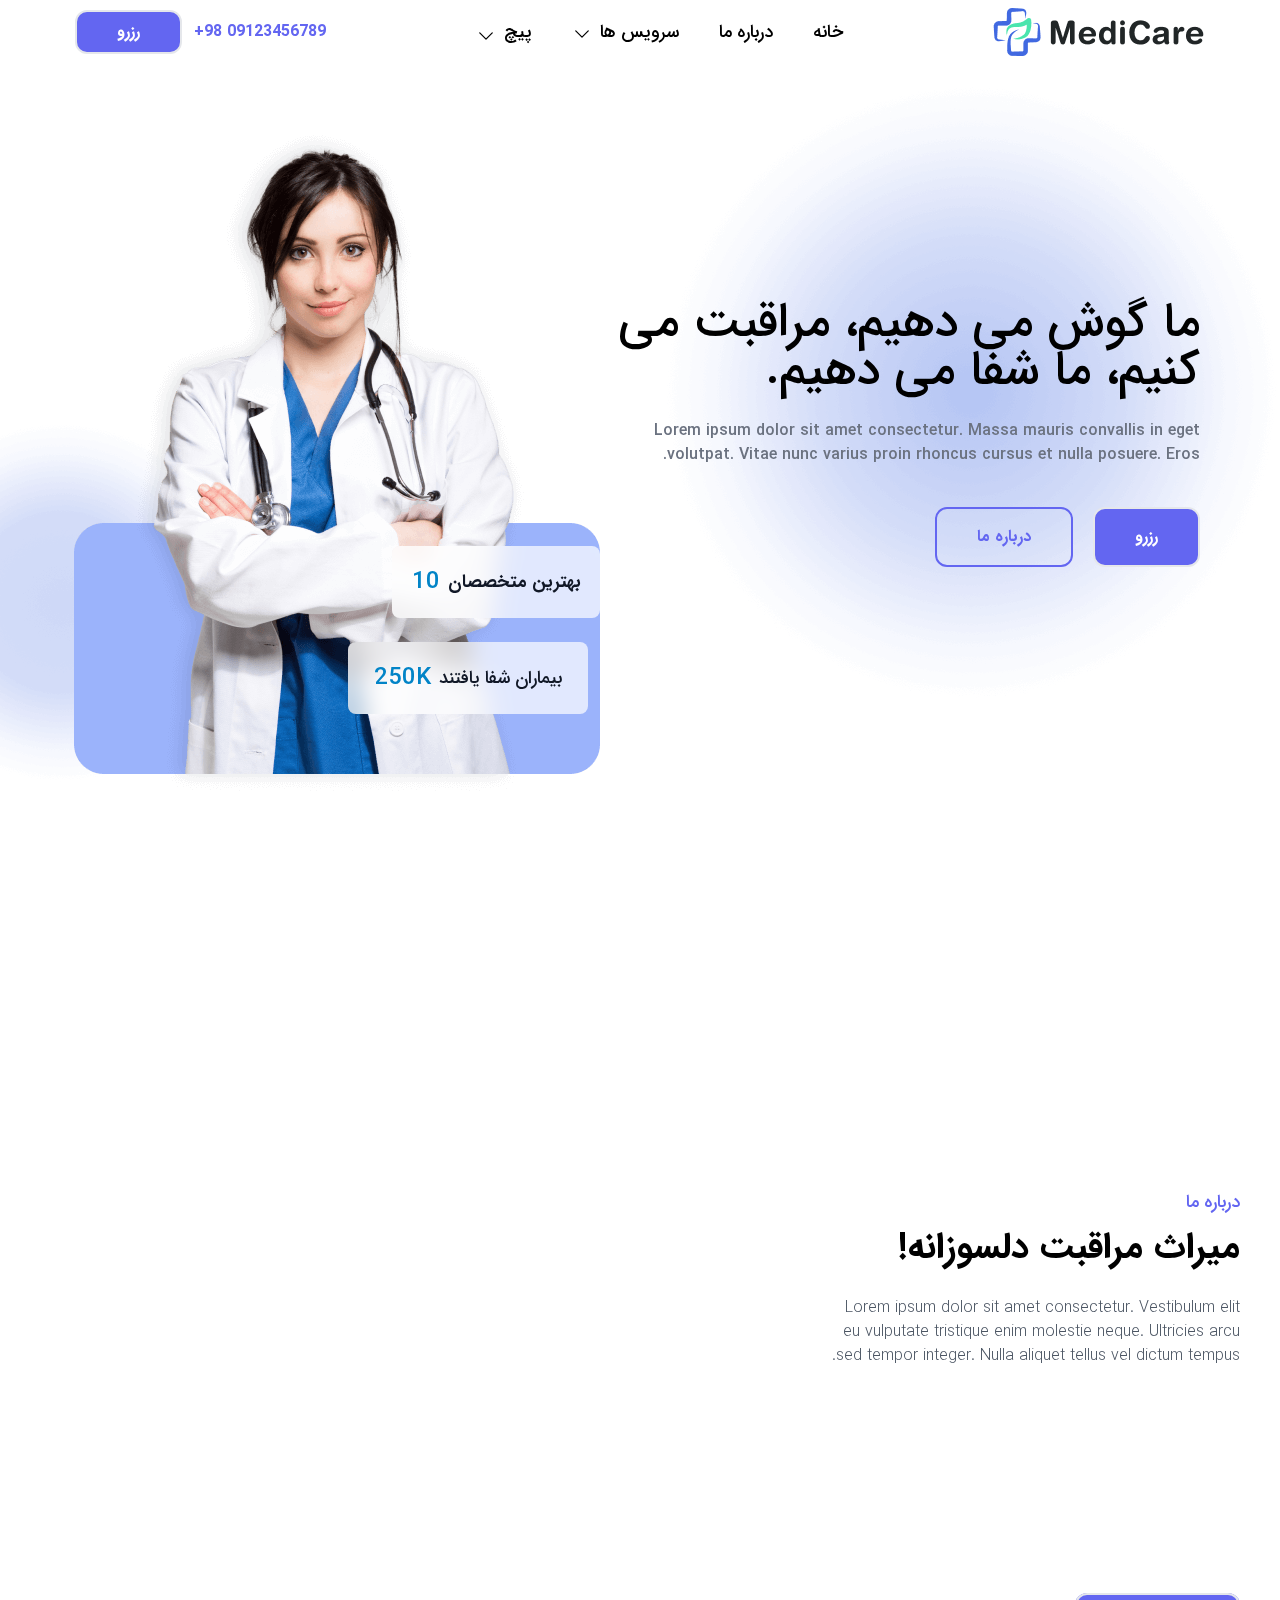
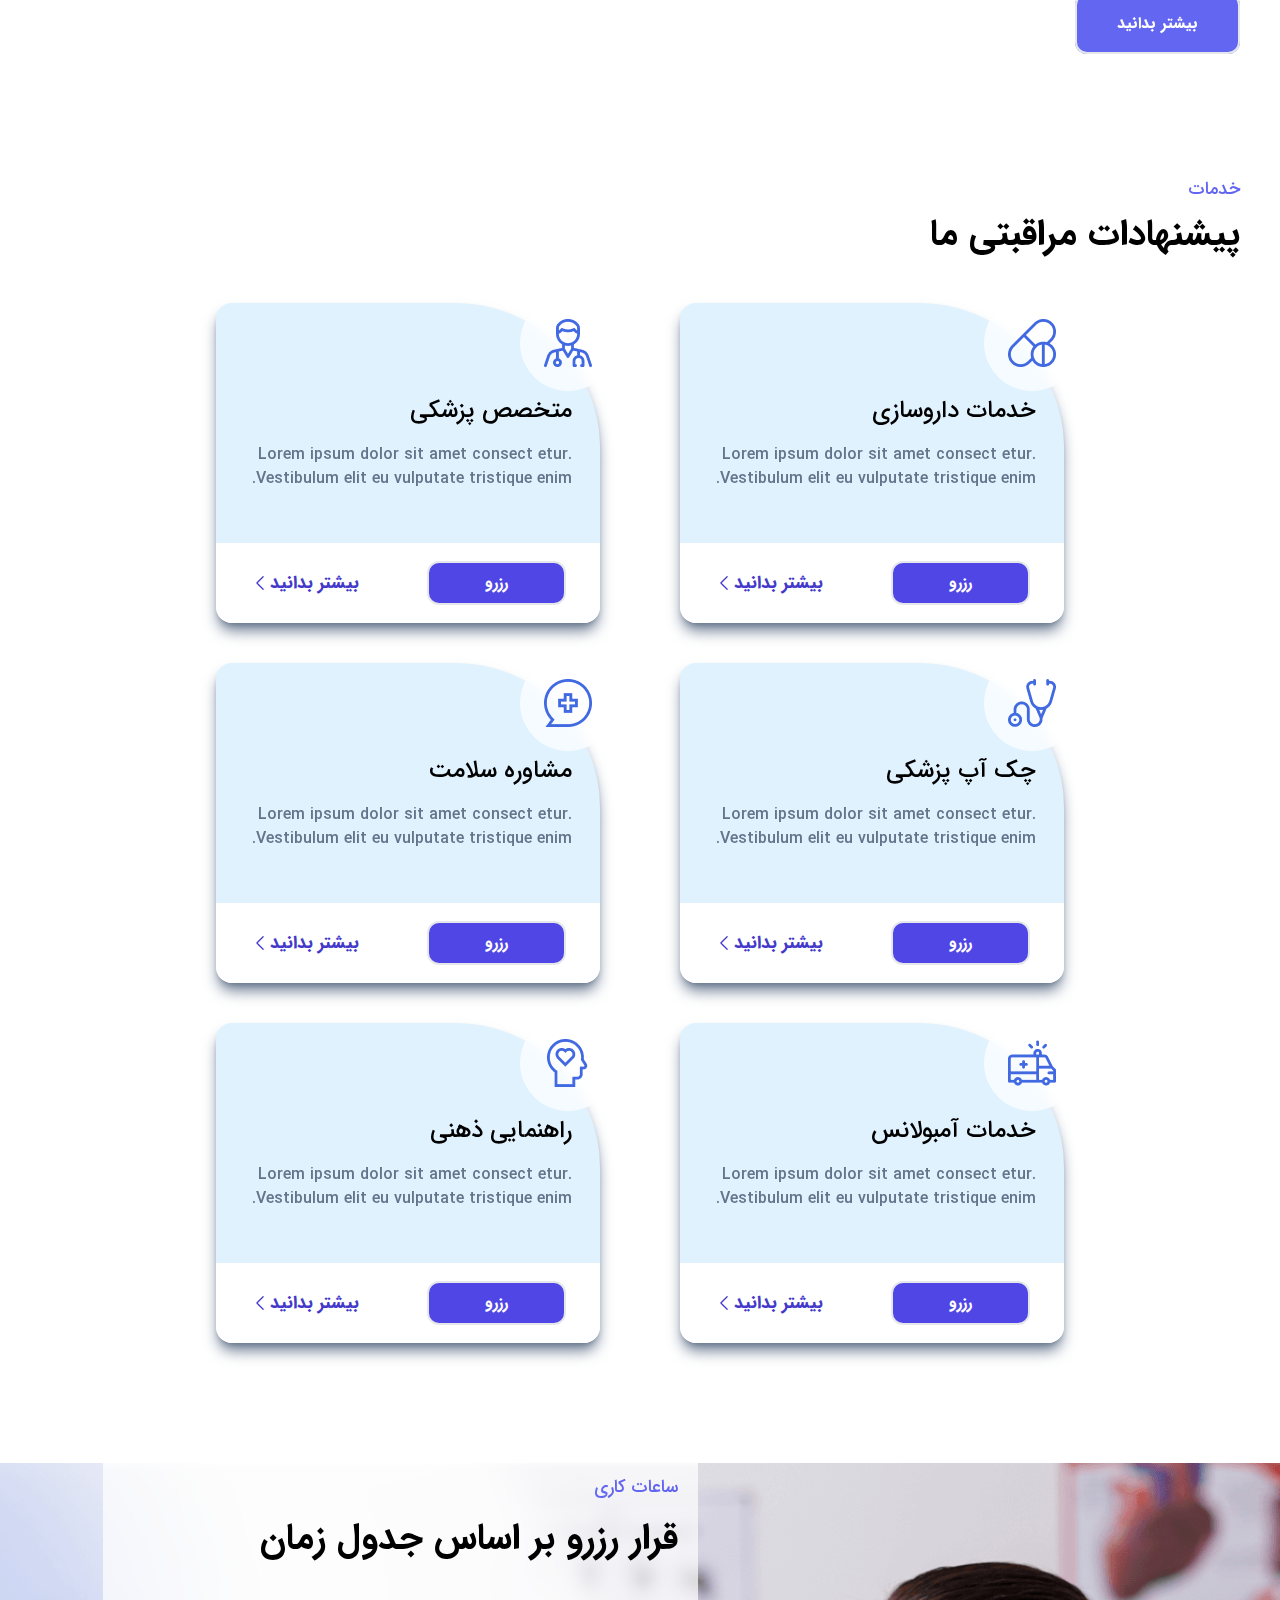
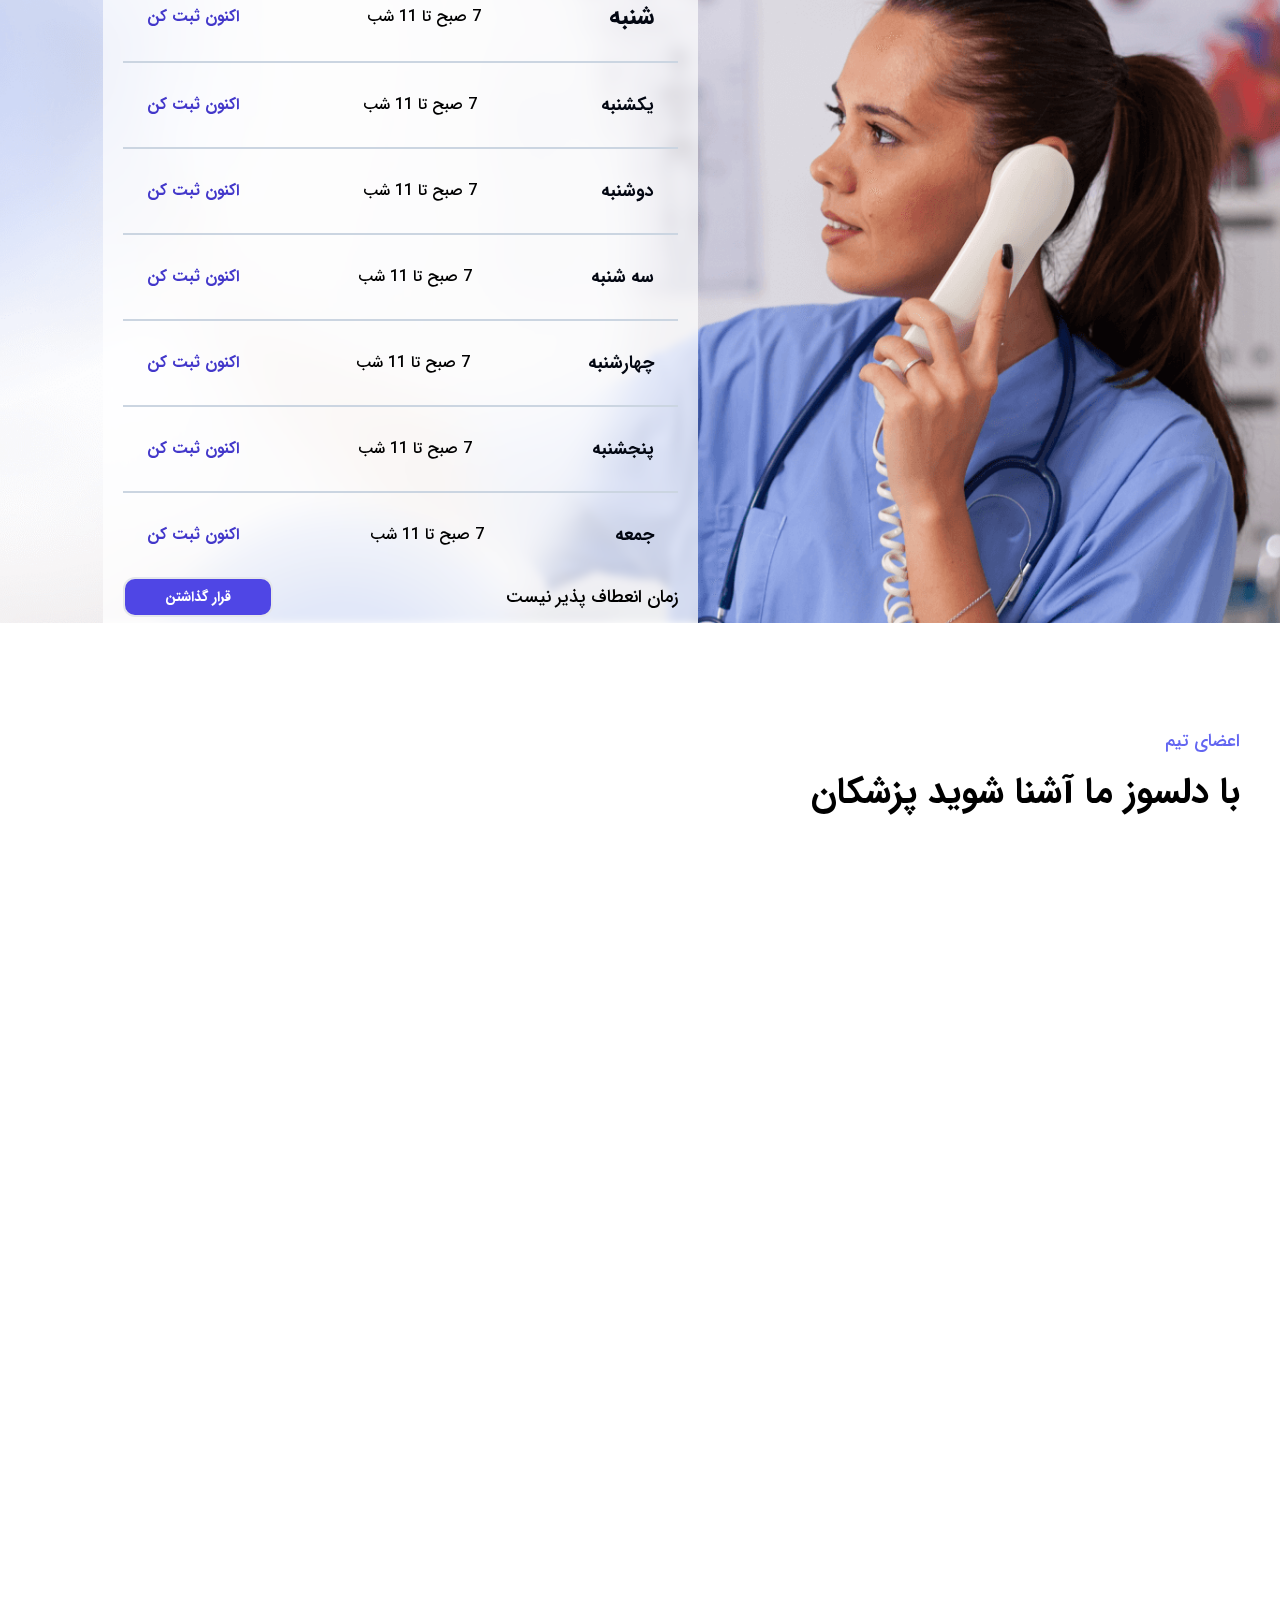
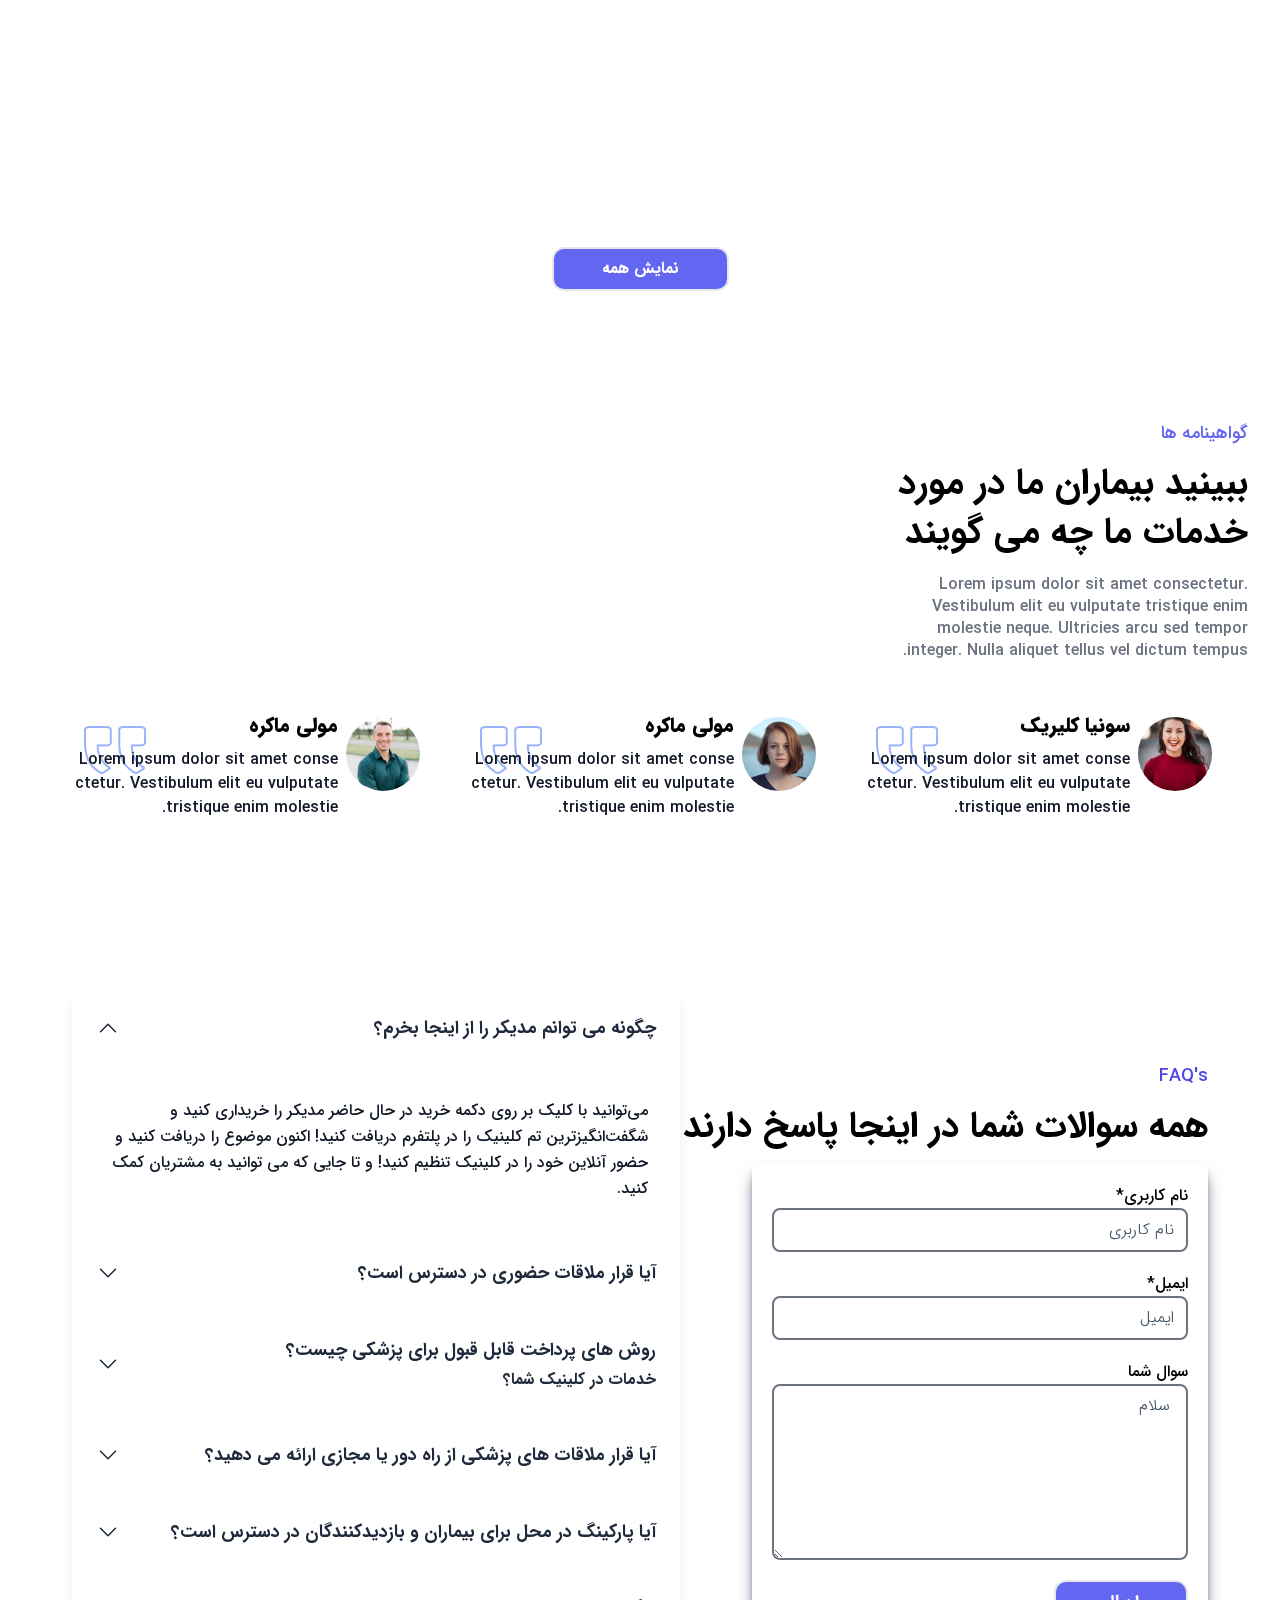
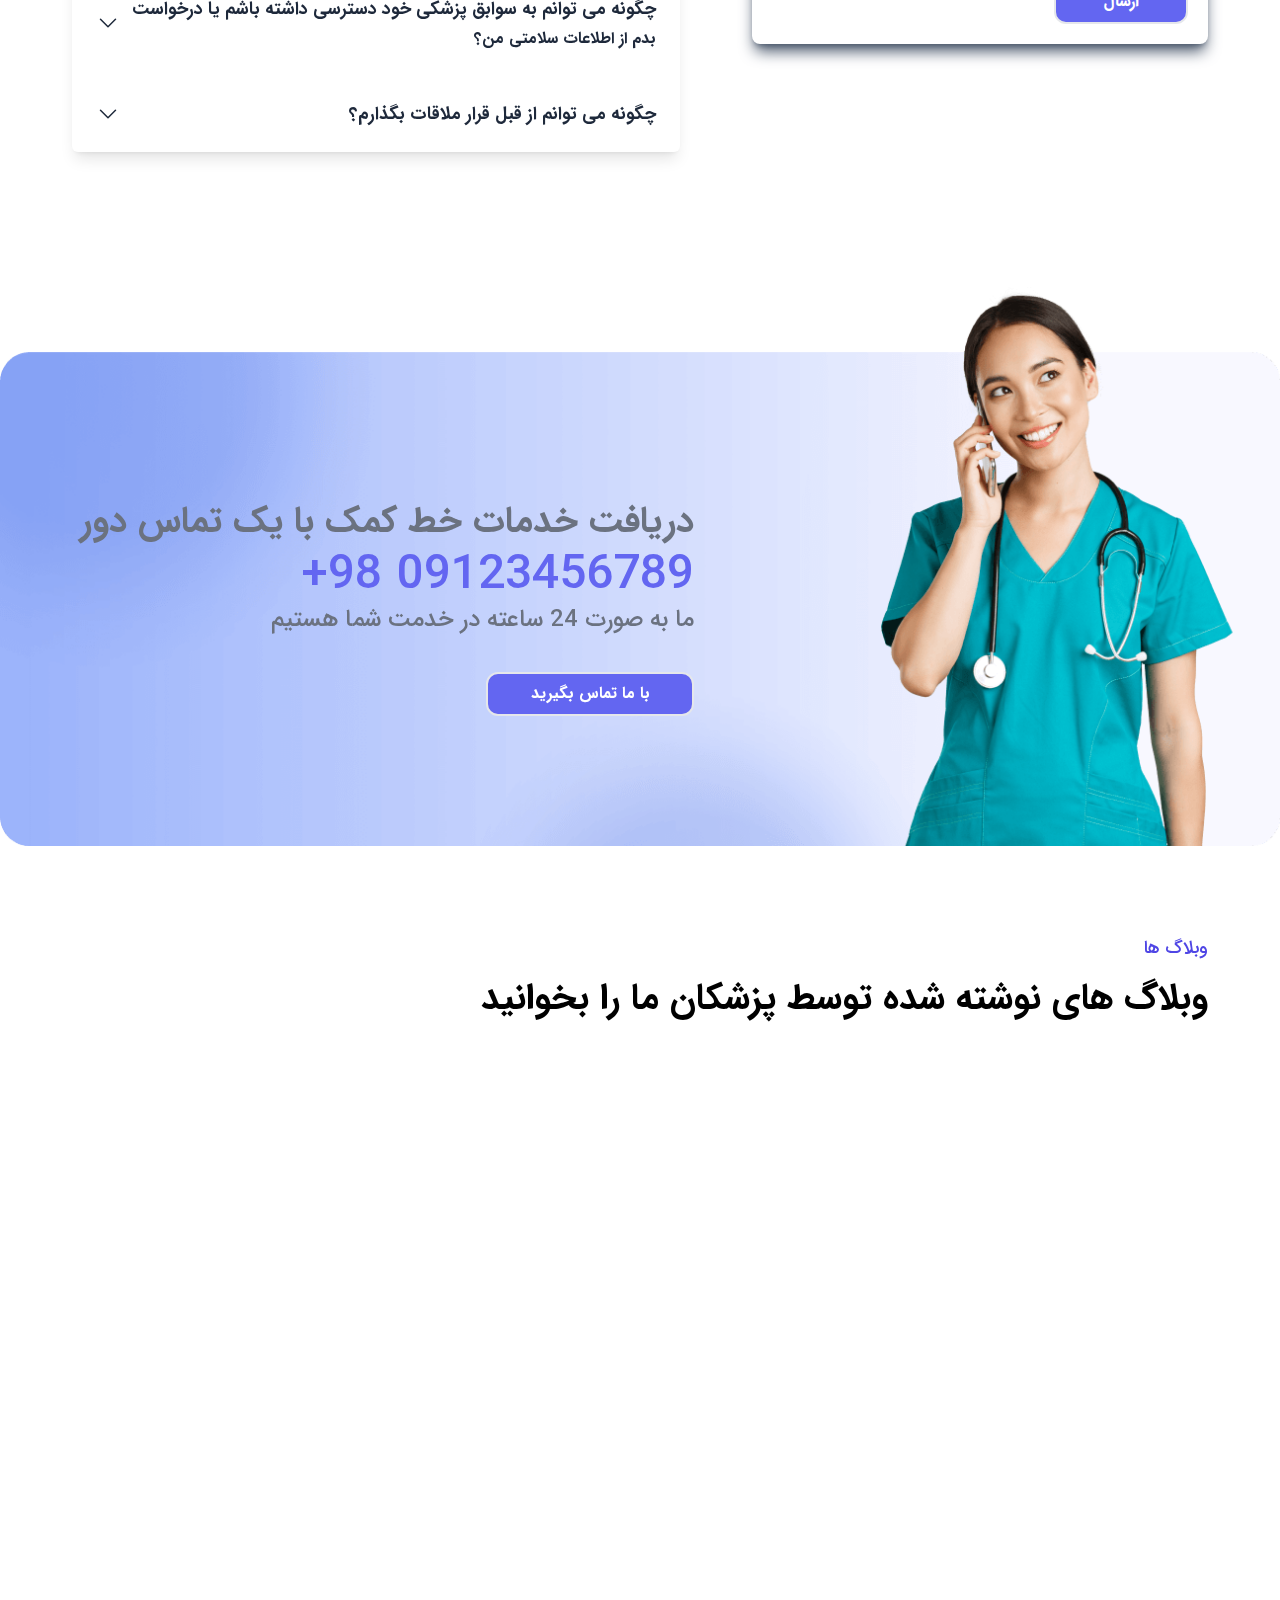
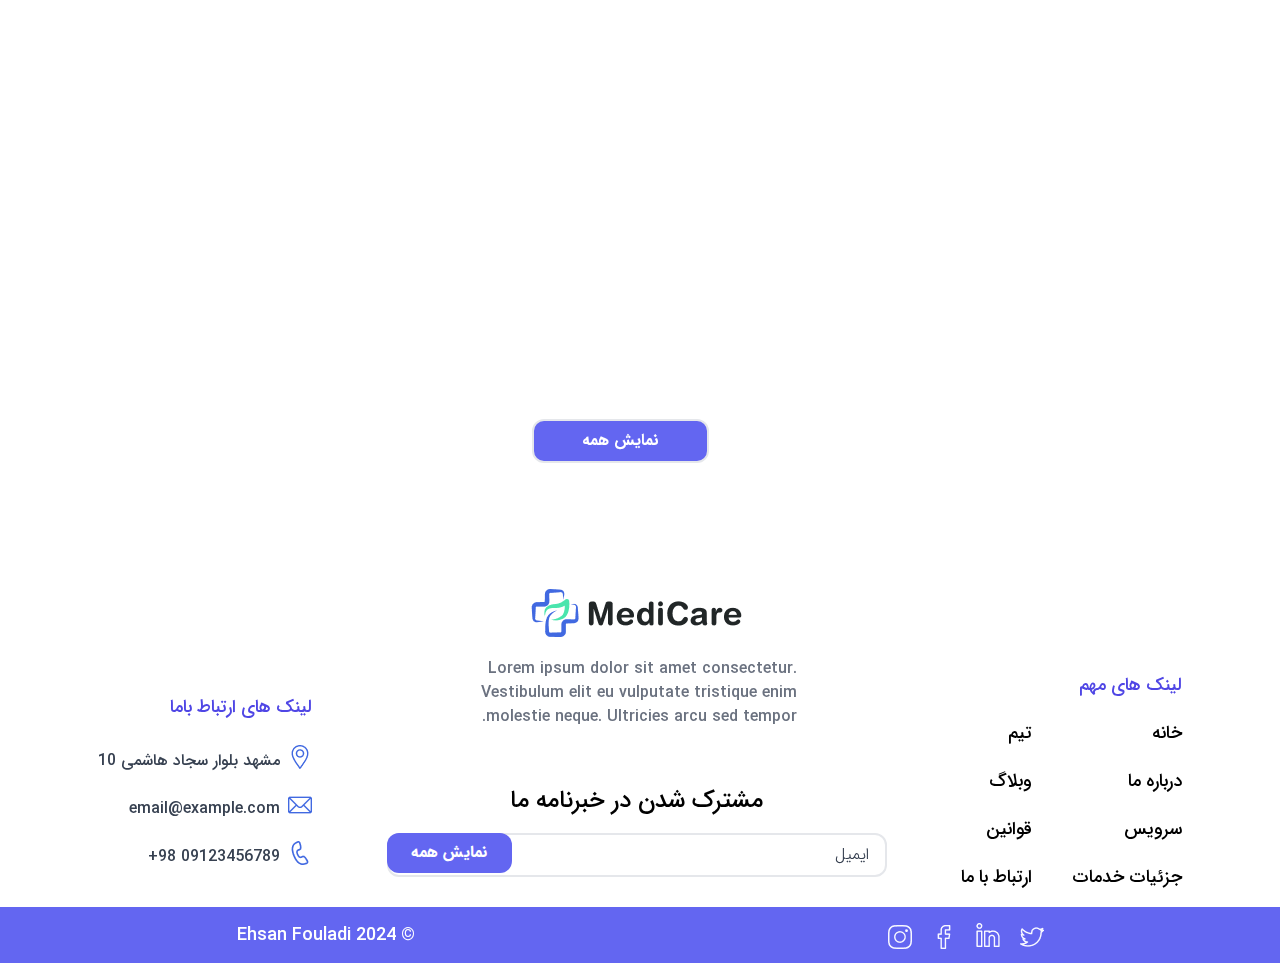
==== commit fa4a183d: "fixbug create footer complate footer" ====
--- a/index.html
+++ b/index.html
@@ -399,7 +399,7 @@
                     <span class="text-indigo-500 text-lg font-medium">اعضای تیم</span>
                     <p class="text-4xl font-semibold text-pretty tracking-normal mt-5 leading-snug lg:leading-none">با دلسوز ما آشنا شوید پزشکان</p>
                 </div>
-                <div class="w-full container flex flex-wrap items-center justify-center gap-9 mt-8">
+                <div class="w-full flex flex-wrap items-center justify-center gap-9 mt-8">
                     <div class="flex flex-col items-center justify-center relative space-y-4 group" data-aos="fade-up" data-aos-anchor-placement="top-center">
                         <img class="object-cover" src="./img/doctor-1.png" alt="doctors" draggable="false">
                         <a href="#" class="text-2xl text-pretty font-semibold hover:text-indigo-700">امیلی کارتر</a>
@@ -696,92 +696,171 @@
     </section>
 
     <section>
-        <div class="pt-10 w-full relative">
-            <div>
-                <img class="object-cover bg-no-repeat bg-right-bottom -z-50" src="./img/blue-background.png" alt="banner2" draggable="false">
-            </div>
-            <div class="absolute w-full top-48 flex justify-center items-center">
-                <div class="relative overflow-hidden">
-                    <div>
-                        <img class="object-cover bg-cover bg-center h-[714px] lg:h-auto" src="./img/inner-ban-1.png" alt="background" draggable="false">
-                    </div>
-                    <div class="absolute end-20 top-64 lg:top-56 flex flex-col justify-center mr-7 md:mr-6 lg:mr-0">
-                        <p class="text-3xl lg:text-4xl font-semibold text-gray-500 leading-relaxed lg:leading-none">
-                            دریافت خدمات خط کمک با یک تماس دور
+        <div class="lg:pt-24 w-full">
+            <div class="flex flex-col justify-center items-center overflow-hidden">
+                <div class="w-full top-48 flex justify-center items-center">
+                    <div class="relative overflow-hidden">
+                        <div>
+                            <img class="object-cover bg-cover bg-center h-[714px] lg:h-auto" src="./img/inner-ban-1.png" alt="background" draggable="false">
+                        </div>
+                        <div class="absolute end-20 top-52 lg:top-56 flex flex-col justify-center mr-7 md:mr-6 lg:mr-0">
+                            <p class="text-3xl lg:text-4xl font-semibold text-gray-500 leading-relaxed lg:leading-none">
+                                دریافت خدمات خط کمک با یک تماس دور
+                            </p>
+                            <span class="text-indigo-500 font-medium text-3xl lg:text-5xl mt-8 lg:mt-3">09123456789 98+ <i class="fa fa-phone"></i></span>
+                            <span class="text-gray-500 text-2xl font-medium mt-5 lg:mt-2 leading-snug lg:leading-none">ما به صورت 24 ساعته در خدمت شما هستیم</span>
+                            <a href="#" class="py-2 px-10 w-52 mt-7 lg:mt-10 text-center font-semibold text-pretty border-2 hover:border-indigo-500 text-white transition-all duration-500 rounded-xl hover:text-indigo-500 bg-indigo-500 hover:bg-transparent outline-none">با ما تماس بگیرید</a>
+                        </div>
+                    </div>
+                </div>
+                <div class="flex flex-col items-center justify-center mt-14 lg:p-8 lg:mr-10">
+                    <div class="flex flex-col justify-center p-3 lg:p-0 w-full">
+                        <span class="text-indigo-600 text-lg font-medium">وبلاگ ها</span>
+                        <p class="text-4xl font-semibold text-pretty tracking-normal mt-3 leading-relaxed lg:leading-snug">
+                            وبلاگ های نوشته شده توسط پزشکان ما را بخوانید
                         </p>
-                        <span class="text-indigo-500 font-medium text-3xl lg:text-5xl mt-8 lg:mt-3">09123456789 98+ <i class="fa fa-phone"></i></span>
-                        <span class="text-gray-500 text-2xl font-medium mt-5 lg:mt-2 leading-snug lg:leading-none">ما به صورت 24 ساعته در خدمت شما هستیم</span>
-                        <a href="#" class="py-2 px-10 w-52 mt-7 lg:mt-10 text-center font-semibold text-pretty border-2 hover:border-indigo-500 text-white transition-all duration-500 rounded-xl hover:text-indigo-500 bg-indigo-500 hover:bg-transparent outline-none">با ما تماس بگیرید</a>
-                    </div>
-                </div>
-            </div>
-            <div class="flex flex-col items-center justify-center absolute lg:p-8 mt-[430px] md:-mt-24 lg:-mt-[650px] lg:mr-10">
-                <div class="flex flex-col justify-center p-3 lg:p-0 w-full">
-                    <span class="text-indigo-600 text-lg font-medium">وبلاگ ها</span>
-                    <p class="text-4xl font-semibold text-pretty tracking-normal mt-3 leading-relaxed lg:leading-snug">
-                        وبلاگ های نوشته شده توسط پزشکان ما را بخوانید
-                    </p>
-                </div>
-                <div class="flex flex-wrap justify-center items-center gap-8 w-full mt-5 p-2 lg:p-0 lg:mt-10">
-                    <div class="relative shadow-xl shadow-slate-300 rounded-3xl overflow-hidden" data-aos="flip-up">
-                        <img class="object-cover bg-center rounded-3xl" src="./img/blog-1.png" alt="blog-image" draggable="false">
-                        <div class="absolute top-4 start-3 bg-white/60 backdrop-blur-md px-5 py-2 rounded-xl">
-                            <span class="font-medium text-base tracking-tighter text-center">1 فروردین <span class="mr-1">1403/1/1</span></span>
-                        </div>
-                        <div class="bg-white absolute bottom-0 rounded-3xl w-full h-40 p-4">
-                            <a href="#" class="text-2xl font-medium text-pretty hover:cursor-pointer hover:text-indigo-700">
-                                نگاهی دقیق تر به سلامت روان: شکستگی گردن و کمر
-                            </a>
-                            <div class="mt-5 flex justify-between items-center">
-                                <div class="flex items-center">
-                                    <img class="object-cover bg-center rounded-full w-9" src="./img/blog-user_1.png" alt="users" draggable="false">
-                                    <span class="font-semibold text-base mr-2">سونیا کلیریک</span>
-                                </div>
-                                <a href="#" class="text-indigo-700 text-lg font-medium text-pretty text-center tracking-tighter">ادامه مطلب</a>
-                            </div>
-                        </div>
-                    </div>
-                    <div class="relative shadow-xl shadow-slate-300 rounded-3xl overflow-hidden" data-aos="flip-down">
-                        <img class="object-cover bg-center rounded-3xl" src="./img/blog-2.png" alt="blog-image" draggable="false">
-                        <div class="absolute top-4 start-3 bg-white/60 backdrop-blur-md px-5 py-2 rounded-xl">
-                            <span class="font-medium text-base tracking-tighter text-center">1 فروردین <span class="mr-1">1403/1/1</span></span>
-                        </div>
-                        <div class="bg-white absolute bottom-0 rounded-3xl w-full h-40 p-4">
-                            <a href="#" class="text-2xl font-medium text-pretty hover:cursor-pointer hover:text-indigo-700">
-                                درک پزشکی از راه دور: آینده مراقبت های بهداشتی
-                            </a>
-                            <div class="mt-5 flex justify-between items-center">
-                                <div class="flex items-center">
-                                    <img class="object-cover bg-center rounded-full w-9" src="./img/blog-user_2.png" alt="users" draggable="false">
-                                    <span class="font-semibold text-base mr-2">سونیا کلیریک</span>
-                                </div>
-                                <a href="#" class="text-indigo-700 text-lg font-medium text-pretty text-center tracking-tighter">ادامه مطلب</a>
-                            </div>
-                        </div>
-                    </div>
-                    <div class="relative shadow-xl shadow-slate-300 rounded-3xl overflow-hidden" data-aos="flip-up">
-                        <img class="object-cover bg-center rounded-3xl" src="./img/blog-3.png" alt="blog-image" draggable="false">
-                        <div class="absolute top-4 start-3 bg-white/60 backdrop-blur-md px-5 py-2 rounded-xl">
-                            <span class="font-medium text-base tracking-tighter text-center">1 فروردین <span class="mr-1">1403/1/1</span></span>
-                        </div>
-                        <div class="bg-white absolute bottom-0 rounded-3xl w-full h-40 p-4">
-                            <a href="#" class="text-2xl font-medium text-pretty hover:cursor-pointer hover:text-indigo-700">
-                                تاثیر استرس: نکاتی برای مدیریت استرس
-                            </a>
-                            <div class="mt-5 flex justify-between items-center">
-                                <div class="flex items-center">
-                                    <img class="object-cover bg-center rounded-full w-9" src="./img/blog-user_3.png" alt="users" draggable="false">
-                                    <span class="font-semibold text-base mr-2">کریس روکسین</span>
-                                </div>
-                                <a href="#" class="text-indigo-700 text-lg font-medium text-pretty text-center tracking-tighter">ادامه مطلب</a>
-                            </div>
-                        </div>
+                    </div>
+                    <div class="flex flex-wrap justify-center items-center gap-8 w-full mt-5 p-2 lg:p-0 lg:mt-10">
+                        <div class="relative shadow-xl shadow-slate-300 rounded-3xl overflow-hidden" data-aos="flip-up">
+                            <img class="object-cover bg-center rounded-3xl" src="./img/blog-1.png" alt="blog-image" draggable="false">
+                            <div class="absolute top-4 start-3 bg-white/60 backdrop-blur-md px-5 py-2 rounded-xl">
+                                <span class="font-medium text-base tracking-tighter text-center">1 فروردین <span class="mr-1">1403/1/1</span></span>
+                            </div>
+                            <div class="bg-white absolute bottom-0 rounded-3xl w-full h-40 p-4">
+                                <a href="#" class="text-2xl font-medium text-pretty hover:cursor-pointer hover:text-indigo-700">
+                                    نگاهی دقیق تر به سلامت روان: شکستگی گردن و کمر
+                                </a>
+                                <div class="mt-5 flex justify-between items-center">
+                                    <div class="flex items-center">
+                                        <img class="object-cover bg-center rounded-full w-9" src="./img/blog-user_1.png" alt="users" draggable="false">
+                                        <span class="font-semibold text-base mr-2">سونیا کلیریک</span>
+                                    </div>
+                                    <a href="#" class="text-indigo-700 text-lg font-medium text-pretty text-center tracking-tighter">ادامه مطلب</a>
+                                </div>
+                            </div>
+                        </div>
+                        <div class="relative shadow-xl shadow-slate-300 rounded-3xl overflow-hidden" data-aos="flip-down">
+                            <img class="object-cover bg-center rounded-3xl" src="./img/blog-2.png" alt="blog-image" draggable="false">
+                            <div class="absolute top-4 start-3 bg-white/60 backdrop-blur-md px-5 py-2 rounded-xl">
+                                <span class="font-medium text-base tracking-tighter text-center">1 فروردین <span class="mr-1">1403/1/1</span></span>
+                            </div>
+                            <div class="bg-white absolute bottom-0 rounded-3xl w-full h-40 p-4">
+                                <a href="#" class="text-2xl font-medium text-pretty hover:cursor-pointer hover:text-indigo-700">
+                                    درک پزشکی از راه دور: آینده مراقبت های بهداشتی
+                                </a>
+                                <div class="mt-5 flex justify-between items-center">
+                                    <div class="flex items-center">
+                                        <img class="object-cover bg-center rounded-full w-9" src="./img/blog-user_2.png" alt="users" draggable="false">
+                                        <span class="font-semibold text-base mr-2">سونیا کلیریک</span>
+                                    </div>
+                                    <a href="#" class="text-indigo-700 text-lg font-medium text-pretty text-center tracking-tighter">ادامه مطلب</a>
+                                </div>
+                            </div>
+                        </div>
+                        <div class="relative shadow-xl shadow-slate-300 rounded-3xl overflow-hidden" data-aos="flip-up">
+                            <img class="object-cover bg-center rounded-3xl" src="./img/blog-3.png" alt="blog-image" draggable="false">
+                            <div class="absolute top-4 start-3 bg-white/60 backdrop-blur-md px-5 py-2 rounded-xl">
+                                <span class="font-medium text-base tracking-tighter text-center">1 فروردین <span class="mr-1">1403/1/1</span></span>
+                            </div>
+                            <div class="bg-white absolute bottom-0 rounded-3xl w-full h-40 p-4">
+                                <a href="#" class="text-2xl font-medium text-pretty hover:cursor-pointer hover:text-indigo-700">
+                                    تاثیر استرس: نکاتی برای مدیریت استرس
+                                </a>
+                                <div class="mt-5 flex justify-between items-center">
+                                    <div class="flex items-center">
+                                        <img class="object-cover bg-center rounded-full w-9" src="./img/blog-user_3.png" alt="users" draggable="false">
+                                        <span class="font-semibold text-base mr-2">کریس روکسین</span>
+                                    </div>
+                                    <a href="#" class="text-indigo-700 text-lg font-medium text-pretty text-center tracking-tighter">ادامه مطلب</a>
+                                </div>
+                            </div>
+                        </div>
+                    </div>
+                    <div class="flex items-center justify-center w-full mt-12">
+                        <a href="#" class="py-2 px-12 text-center font-semibold text-pretty border-2 hover:border-indigo-500 text-white transition-all duration-500 rounded-xl hover:text-indigo-500 bg-indigo-500 hover:bg-transparent">نمایش همه</a>
                     </div>
                 </div>
             </div>
         </div>
     </section>
+
     <!-- end body -->
+    <!-- footer -->
+    <footer class="lg:mt-40 mt-96">
+        <div class="flex flex-wrap lg:flex-row lg:justify-around items-center p-4">
+            <div class="flex flex-col">
+                <span class="text-indigo-600 text-lg font-medium">لینک های مهم</span>
+                <div class="mt-5 flex flex-row gap-10">
+                    <div class="transition-all w-1/2 flex flex-col gap-5 text-lg">
+                        <a href="#" class="font-medium hover:text-indigo-600 duration-500">خانه</a>
+                        <a href="#" class="font-medium hover:text-indigo-600 duration-500">درباره ما</a>
+                        <a href="#" class="font-medium hover:text-indigo-600 duration-500">سرویس</a>
+                        <a href="#" class="font-medium hover:text-indigo-600 duration-500 text-nowrap">جزئیات خدمات</a>
+                    </div>
+                    <div class="transition-all w-2/4 flex flex-col gap-5 text-lg">
+                        <a href="#" class="font-medium hover:text-indigo-600 duration-500">تیم</a>
+                        <a href="#" class="font-medium hover:text-indigo-600 duration-500">وبلاگ</a>
+                        <a href="#" class="font-medium hover:text-indigo-600 duration-500">قوانین</a>
+                        <a href="#" class="font-medium hover:text-indigo-600 duration-500">ارتباط با ما</a>
+                    </div>
+                </div>
+            </div>
+            <div class="flex flex-col w-screen md:w-96 lg:w-80 justify-center items-center -mt-[700px] md:-mt-[450px] lg:mt-0">
+                <div class="-mt-24">
+                    <img class="object-cover" src="./img/logo.png" alt="logo" draggable="false">
+                </div>
+                <p class="font-medium text-gray-500 text-pretty mt-5">
+                    Lorem ipsum dolor sit amet consectetur.
+                    Vestibulum elit eu vulputate tristique enim
+                    molestie neque. Ultricies arcu sed tempor.
+                </p>
+                <div class="mt-14 flex flex-col justify-center items-center w-full md:w-auto">
+                    <span class="text-2xl text-pretty font-medium">مشترک شدن در خبرنامه ما</span>
+                    <form action="#" method="get" class="mt-4 relative w-full">
+                        <input type="email" placeholder="ایمیل" class="px-4 py-2 border-2 placeholder:text-gray-700 placeholder:focus:text-gray-400 outline-none w-full md:w-[700px] lg:w-[500px] rounded-xl">
+                        <button type="submit" class="py-2 px-6 text-center font-semibold text-pretty text-white rounded-xl bg-indigo-500 absolute end-0">نمایش همه</button>
+                    </form>
+                </div>
+            </div>
+            <div class="flex flex-col mt-8 lg:mt-0">
+                <span class="text-indigo-600 text-lg font-medium">لینک های ارتباط باما</span>
+                <div class="flex flex-col space-y-4 mt-5">
+                    <div class="flex items-center gap-2">
+                        <img src="./img/location.png" alt="location" draggable="false">
+                        <span class="mt-2 font-medium text-gray-700">مشهد بلوار سجاد هاشمی 10</span>
+                    </div>
+                    <div class="flex items-center gap-2">
+                        <img src="./img/mail.png" alt="email" draggable="false">
+                        <span class="mt-2 font-medium text-gray-700">email@example.com</span>
+                    </div>
+                    <div class="flex items-center gap-2">
+                        <img src="./img/telephone-2.png" alt="phone" draggable="false">
+                        <span class="mt-2 font-medium text-gray-700">09123456789 98+</span>
+                    </div>
+                </div>
+            </div>
+        </div>
+        <div class="w-full h-14 bg-indigo-500 flex flex-row-reverse justify-around items-center overflow-hidden">
+            <div class="flex items-center justify-center">
+                <a href="https://github.com/Ehsan-Fouladi/" class="text-white font-medium text-lg text-balance" target="_blank">&COPY; 2024 Ehsan Fouladi</a>
+            </div>
+            <div class="flex justify-center items-center gap-5">
+                <a href="#" class="mt-1">
+                    <img src="./img/twitter-w.png" alt="twitter" draggable="false">
+                </a>
+                <a href="#">
+                    <img src="./img/linkedin-w.png" alt="linkedin" draggable="false">
+                </a>
+                <a href="#" class="mt-1">
+                    <img src="./img/facebook-w.png" alt="facebook" draggable="false">
+                </a>
+                <a href="#" class="mt-1">
+                    <img src="./img/instagram-w.png" alt="instagram" draggable="false">
+                </a>
+            </div>
+        </div>
+    </footer>
+    <!-- end footer -->
     <!-- script -->
     <script src="./js/aos.js"></script>
     <script src="./js/style.js"></script>
--- a/src/output.css
+++ b/src/output.css
@@ -610,6 +610,10 @@
   bottom: 1.25rem;
 }
 
+.end-0 {
+  inset-inline-end: 0px;
+}
+
 .end-10 {
   inset-inline-end: 2.5rem;
 }
@@ -650,8 +654,8 @@
   top: 12rem;
 }
 
-.top-64 {
-  top: 16rem;
+.top-52 {
+  top: 13rem;
 }
 
 .top-7 {
@@ -687,10 +691,18 @@
   margin-top: -2.5rem;
 }
 
+.-mt-24 {
+  margin-top: -6rem;
+}
+
 .-mt-6 {
   margin-top: -1.5rem;
 }
 
+.-mt-\[700px\] {
+  margin-top: -700px;
+}
+
 .ml-2 {
   margin-left: 0.5rem;
 }
@@ -731,6 +743,10 @@
   margin-top: 3rem;
 }
 
+.mt-14 {
+  margin-top: 3.5rem;
+}
+
 .mt-16 {
   margin-top: 4rem;
 }
@@ -771,8 +787,8 @@
   margin-top: 2rem;
 }
 
-.mt-\[430px\] {
-  margin-top: 430px;
+.mt-96 {
+  margin-top: 24rem;
 }
 
 .box-content {
@@ -815,6 +831,10 @@
   height: 2rem;
 }
 
+.h-14 {
+  height: 3.5rem;
+}
+
 .h-20 {
   height: 5rem;
 }
@@ -853,6 +873,14 @@
 
 .h-auto {
   height: auto;
+}
+
+.w-1\/2 {
+  width: 50%;
+}
+
+.w-2\/4 {
+  width: 50%;
 }
 
 .w-3\/4 {
@@ -886,6 +914,10 @@
 
 .w-full {
   width: 100%;
+}
+
+.w-screen {
+  width: 100vw;
 }
 
 .flex-1 {
@@ -919,6 +951,10 @@
   flex-direction: row;
 }
 
+.flex-row-reverse {
+  flex-direction: row-reverse;
+}
+
 .flex-col {
   flex-direction: column;
 }
@@ -1125,10 +1161,6 @@
   background-position: center;
 }
 
-.bg-right-bottom {
-  background-position: right bottom;
-}
-
 .bg-no-repeat {
   background-repeat: no-repeat;
 }
@@ -1202,6 +1234,11 @@
   padding-right: 1.25rem;
 }
 
+.px-6 {
+  padding-left: 1.5rem;
+  padding-right: 1.5rem;
+}
+
 .py-2 {
   padding-top: 0.5rem;
   padding-bottom: 0.5rem;
@@ -1319,6 +1356,11 @@
 .text-gray-600 {
   --tw-text-opacity: 1;
   color: rgb(75 85 99 / var(--tw-text-opacity));
+}
+
+.text-gray-700 {
+  --tw-text-opacity: 1;
+  color: rgb(55 65 81 / var(--tw-text-opacity));
 }
 
 .text-gray-900 {
@@ -1479,6 +1521,16 @@
   padding: 2rem;
 }
 
+.placeholder\:text-gray-700::-moz-placeholder {
+  --tw-text-opacity: 1;
+  color: rgb(55 65 81 / var(--tw-text-opacity));
+}
+
+.placeholder\:text-gray-700::placeholder {
+  --tw-text-opacity: 1;
+  color: rgb(55 65 81 / var(--tw-text-opacity));
+}
+
 .placeholder\:text-slate-600::-moz-placeholder {
   --tw-text-opacity: 1;
   color: rgb(71 85 105 / var(--tw-text-opacity));
@@ -1566,6 +1618,16 @@
   color: rgb(148 163 184 / var(--tw-text-opacity));
 }
 
+.placeholder\:focus\:text-gray-400:focus::-moz-placeholder {
+  --tw-text-opacity: 1;
+  color: rgb(156 163 175 / var(--tw-text-opacity));
+}
+
+.placeholder\:focus\:text-gray-400:focus::placeholder {
+  --tw-text-opacity: 1;
+  color: rgb(156 163 175 / var(--tw-text-opacity));
+}
+
 .group:hover .group-hover\:flex {
   display: flex;
 }
@@ -1657,8 +1719,8 @@
     bottom: 11rem;
   }
 
-  .md\:-mt-24 {
-    margin-top: -6rem;
+  .md\:-mt-\[450px\] {
+    margin-top: -450px;
   }
 
   .md\:mr-3 {
@@ -1695,6 +1757,18 @@
 
   .md\:w-80 {
     width: 20rem;
+  }
+
+  .md\:w-96 {
+    width: 24rem;
+  }
+
+  .md\:w-\[700px\] {
+    width: 700px;
+  }
+
+  .md\:w-auto {
+    width: auto;
   }
 
   .md\:flex-row {
@@ -1756,10 +1830,6 @@
     margin-right: -5rem;
   }
 
-  .lg\:-mt-\[650px\] {
-    margin-top: -650px;
-  }
-
   .lg\:ml-0 {
     margin-left: 0px;
   }
@@ -1804,6 +1874,10 @@
     margin-top: 1rem;
   }
 
+  .lg\:mt-40 {
+    margin-top: 10rem;
+  }
+
   .lg\:mt-5 {
     margin-top: 1.25rem;
   }
@@ -1836,8 +1910,16 @@
     width: 75%;
   }
 
+  .lg\:w-80 {
+    width: 20rem;
+  }
+
   .lg\:w-\[130\%\] {
     width: 130%;
+  }
+
+  .lg\:w-\[500px\] {
+    width: 500px;
   }
 
   .lg\:w-full {
@@ -1883,6 +1965,10 @@
 
   .lg\:pr-0 {
     padding-right: 0px;
+  }
+
+  .lg\:pt-24 {
+    padding-top: 6rem;
   }
 
   .lg\:text-4xl {
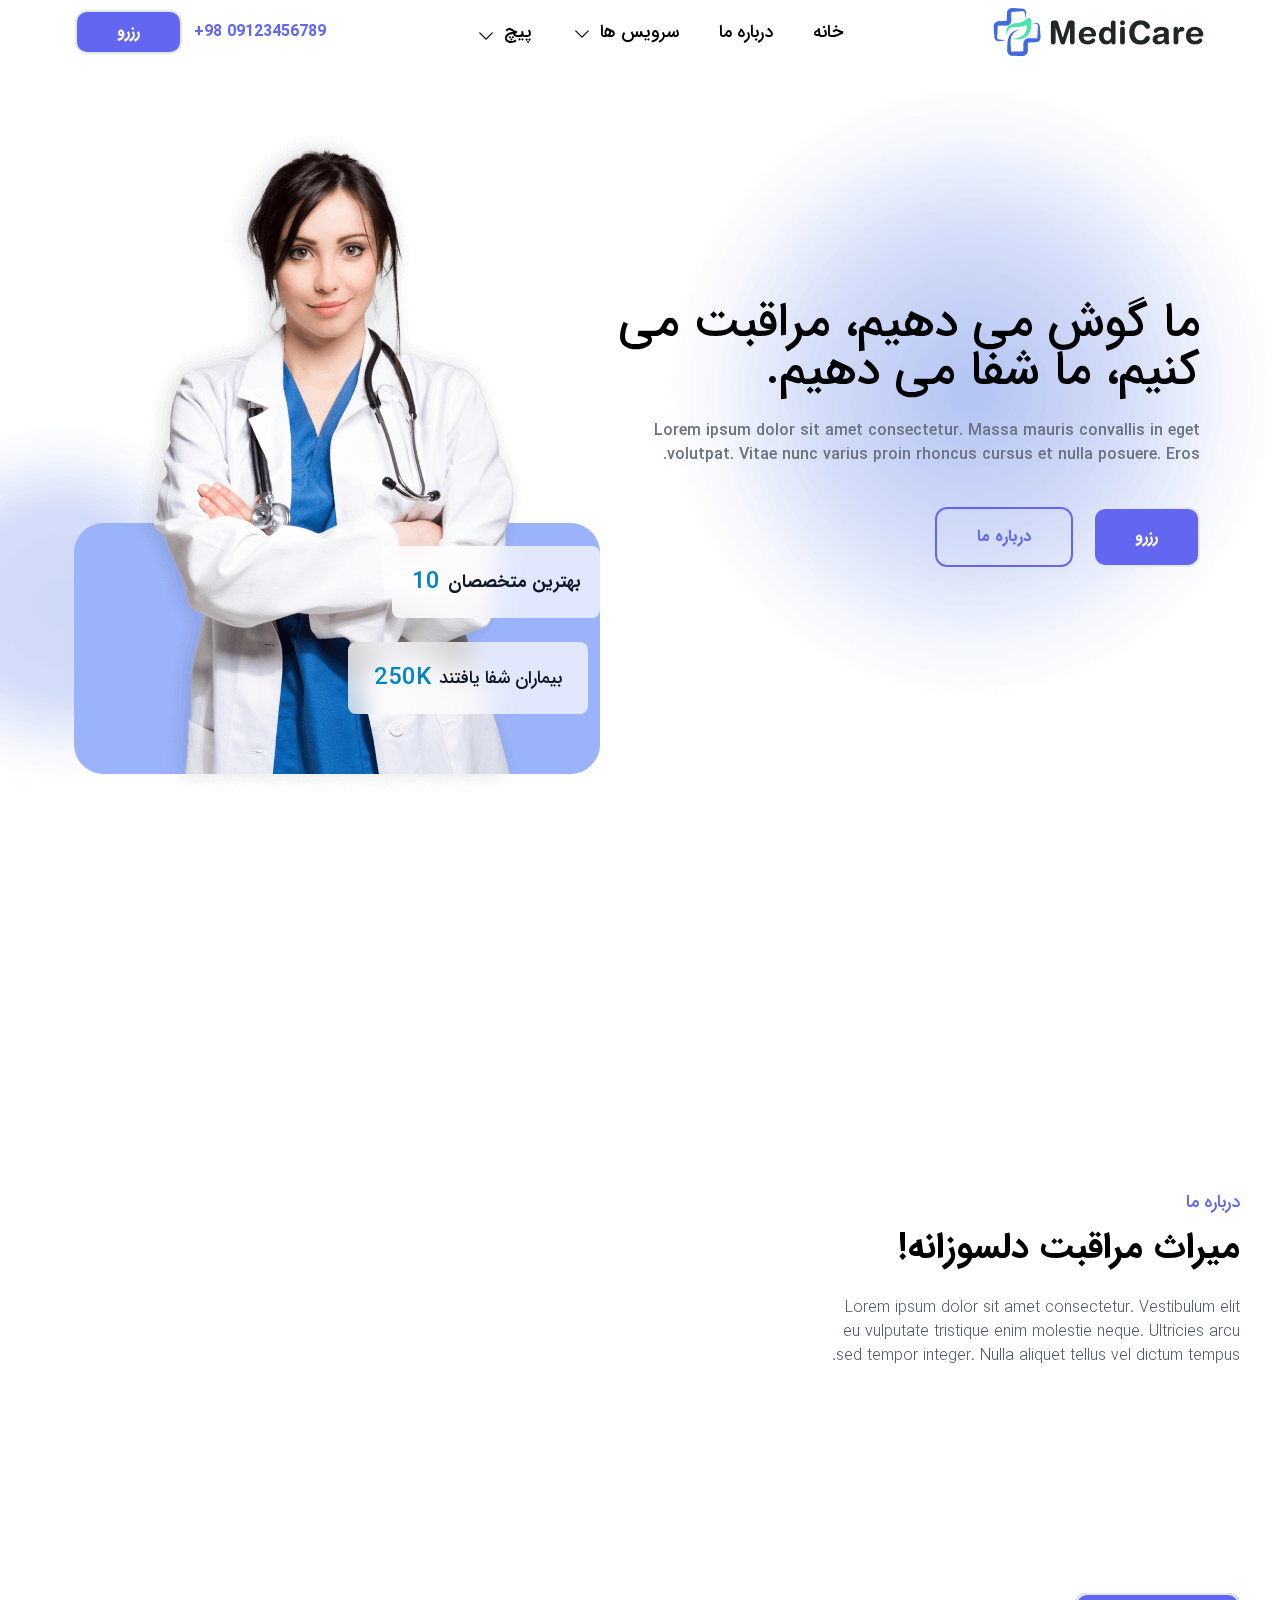
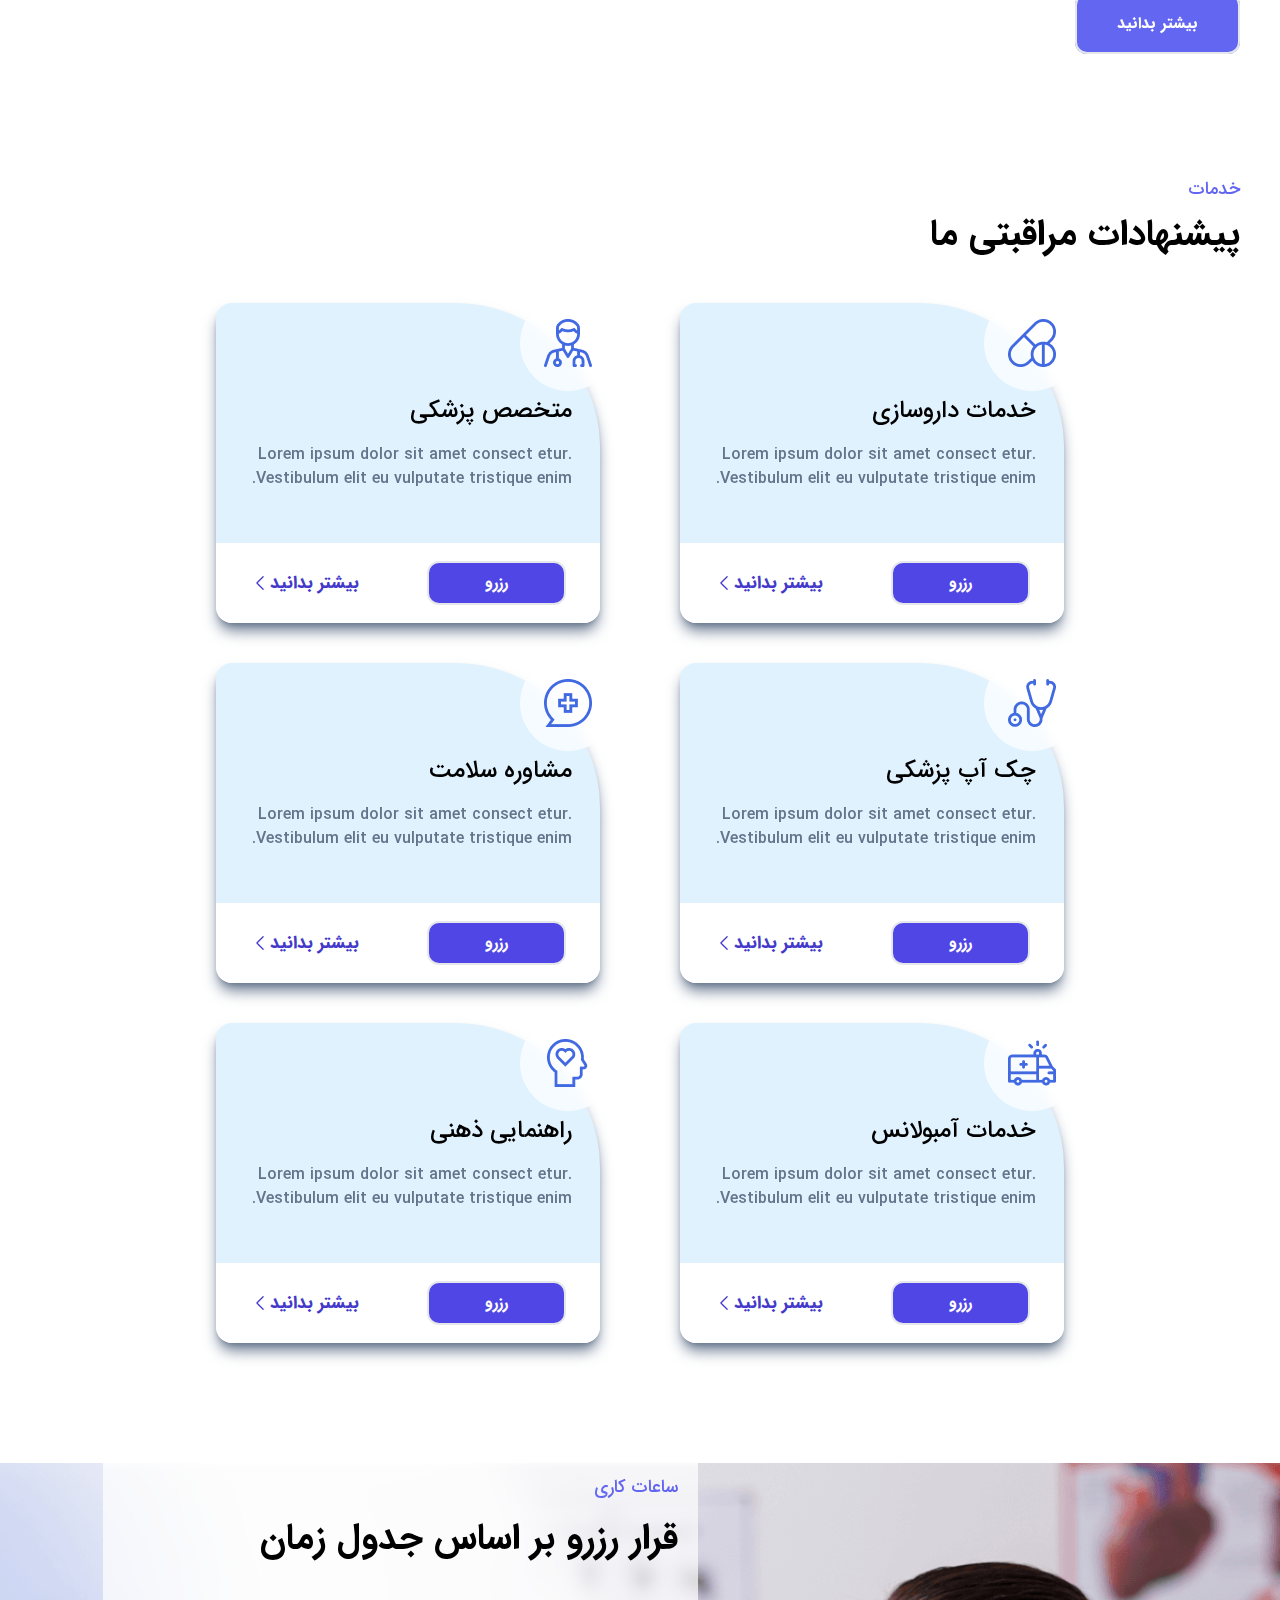
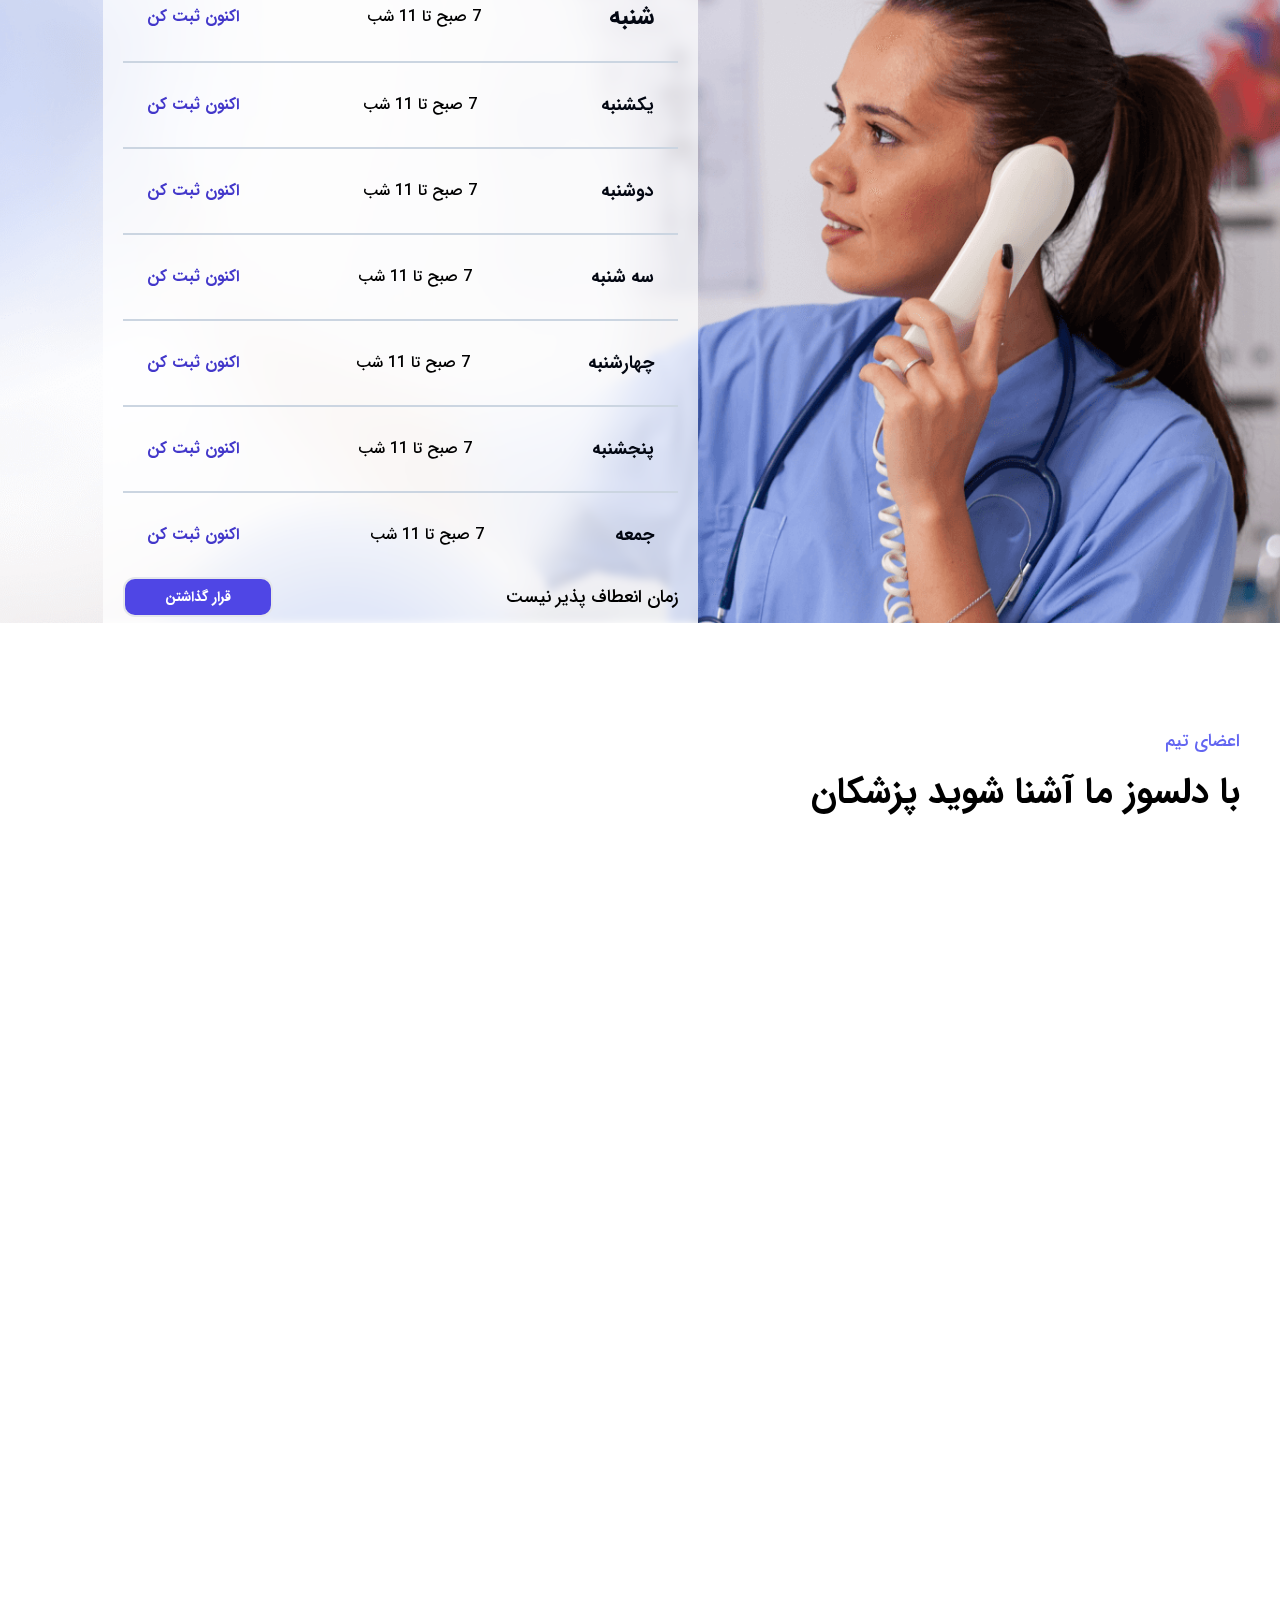
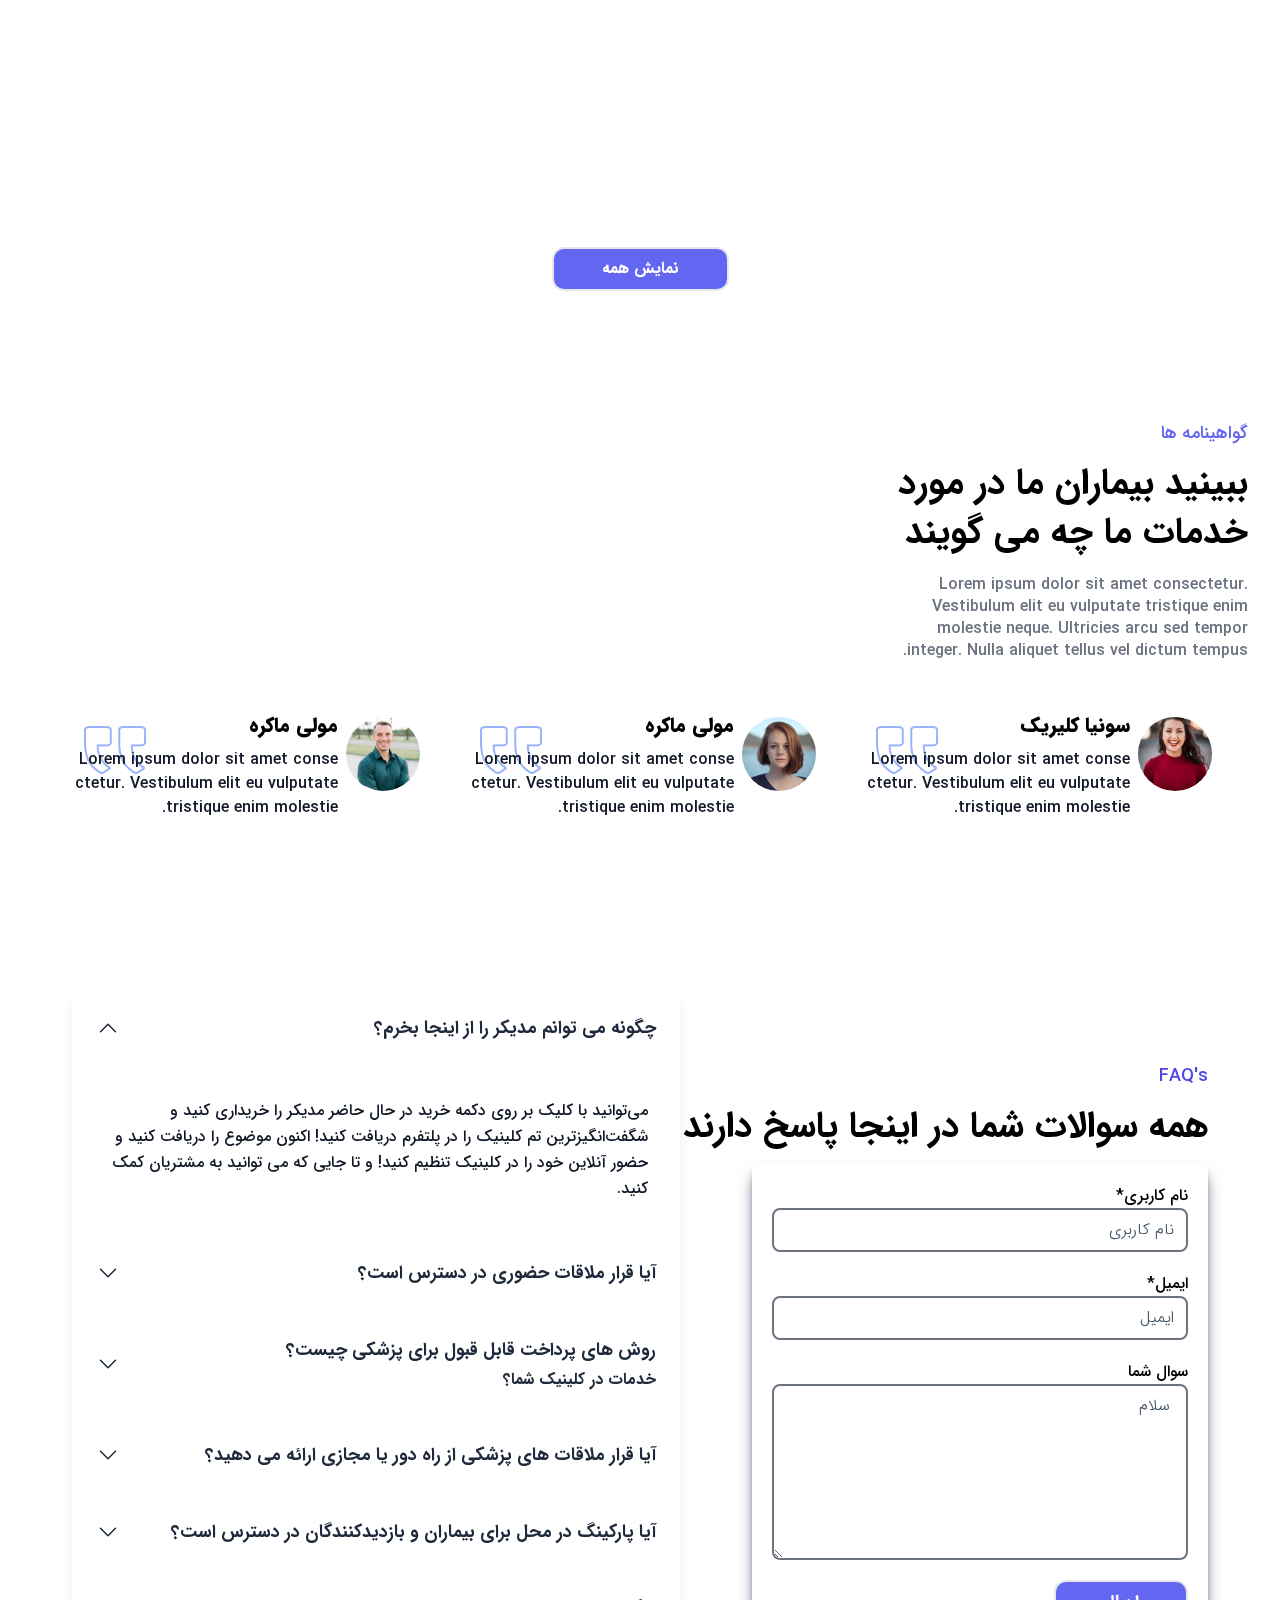
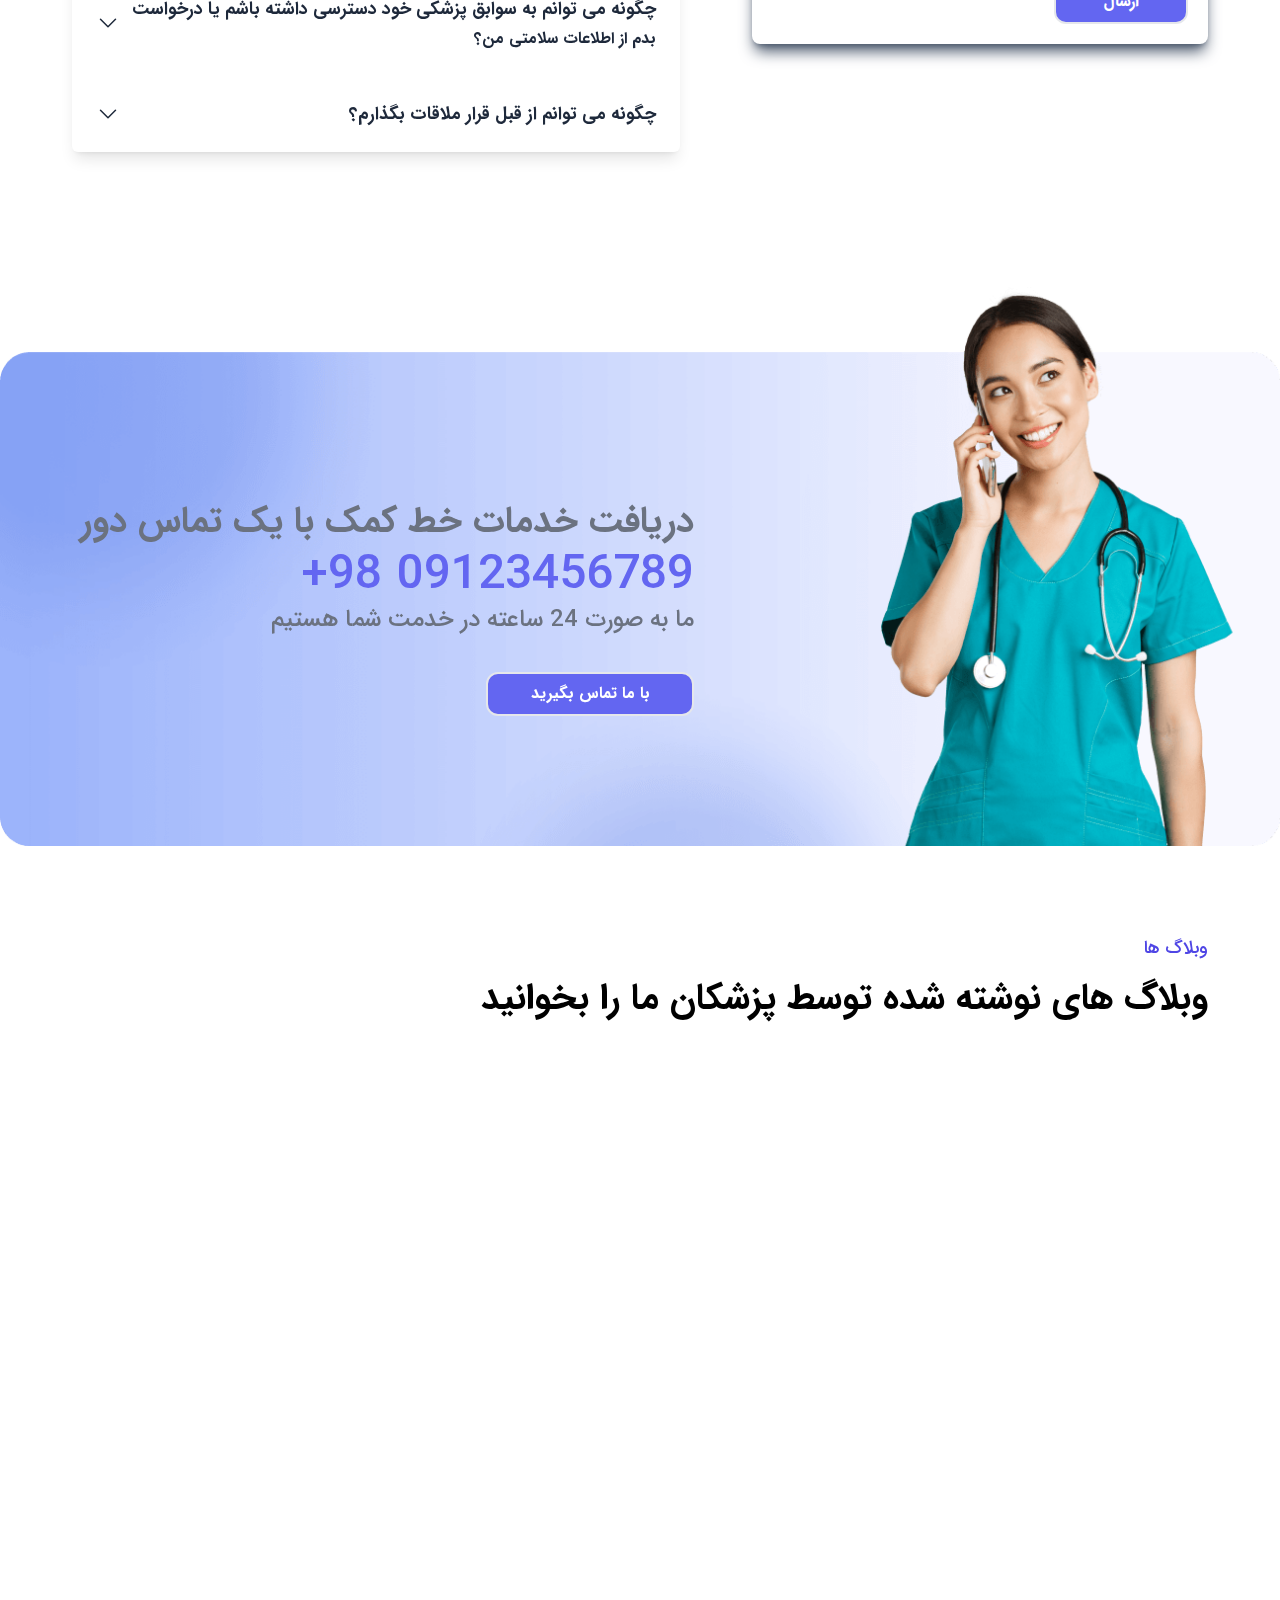
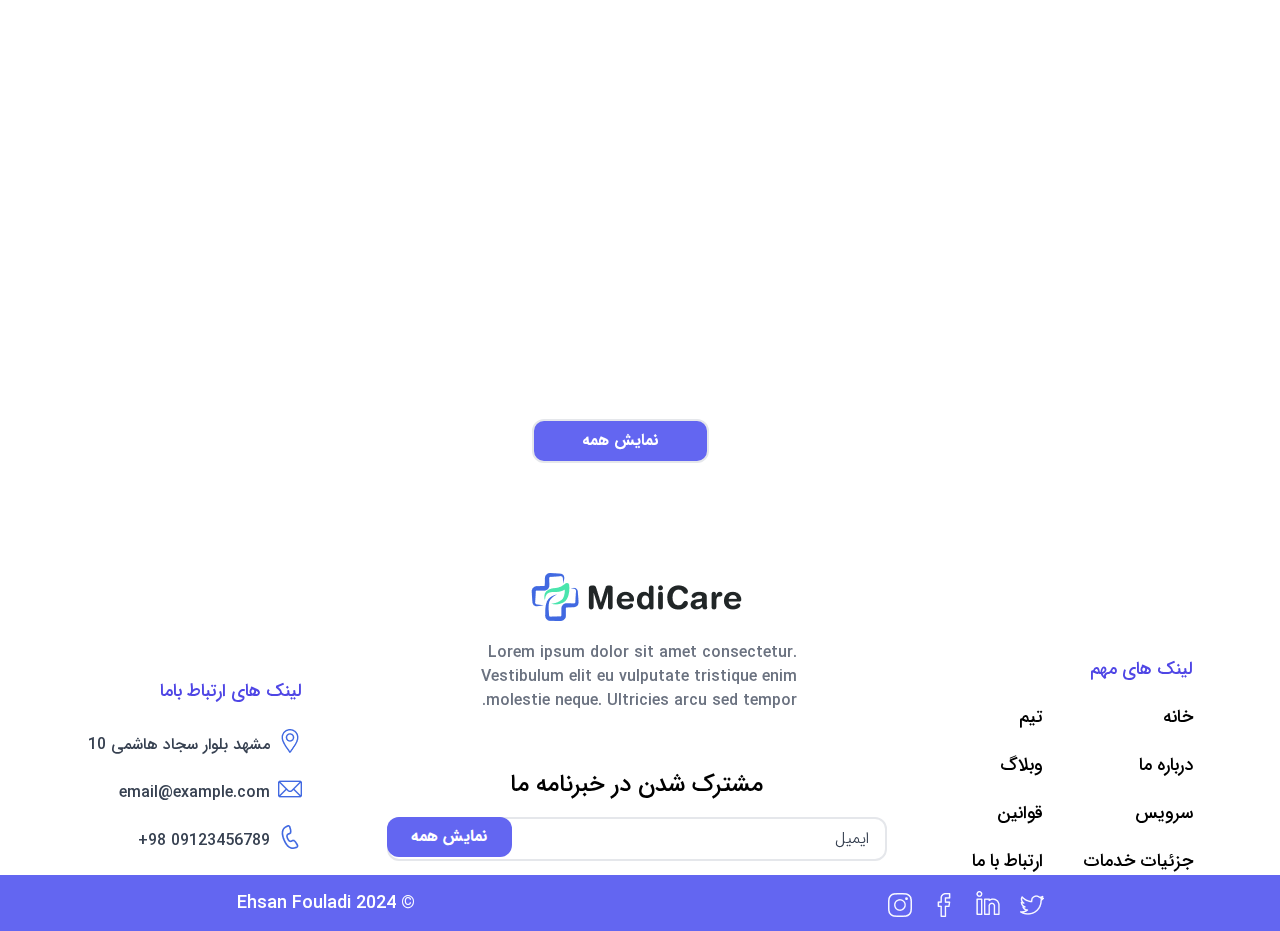
==== commit 06c52f6b: "update footer" ====
--- a/index.html
+++ b/index.html
@@ -786,18 +786,18 @@
 
     <!-- end body -->
     <!-- footer -->
-    <footer class="lg:mt-40 mt-96">
-        <div class="flex flex-wrap lg:flex-row lg:justify-around items-center p-4">
-            <div class="flex flex-col">
+    <footer class="lg:mt-40 mt-60">
+        <div class="grid grid-flow-row lg:grid-flow-col lg:justify-around items-center w-full">
+            <div class="flex flex-col mt-5 lg:mt-0 p-3 lg:p-0 md:col-start-1 lg:col-start-auto">
                 <span class="text-indigo-600 text-lg font-medium">لینک های مهم</span>
                 <div class="mt-5 flex flex-row gap-10">
-                    <div class="transition-all w-1/2 flex flex-col gap-5 text-lg">
+                    <div class="transition-all flex flex-col gap-5 text-lg">
                         <a href="#" class="font-medium hover:text-indigo-600 duration-500">خانه</a>
                         <a href="#" class="font-medium hover:text-indigo-600 duration-500">درباره ما</a>
                         <a href="#" class="font-medium hover:text-indigo-600 duration-500">سرویس</a>
                         <a href="#" class="font-medium hover:text-indigo-600 duration-500 text-nowrap">جزئیات خدمات</a>
                     </div>
-                    <div class="transition-all w-2/4 flex flex-col gap-5 text-lg">
+                    <div class="transition-all flex flex-col gap-5 text-lg">
                         <a href="#" class="font-medium hover:text-indigo-600 duration-500">تیم</a>
                         <a href="#" class="font-medium hover:text-indigo-600 duration-500">وبلاگ</a>
                         <a href="#" class="font-medium hover:text-indigo-600 duration-500">قوانین</a>
@@ -805,7 +805,7 @@
                     </div>
                 </div>
             </div>
-            <div class="flex flex-col w-screen md:w-96 lg:w-80 justify-center items-center -mt-[700px] md:-mt-[450px] lg:mt-0">
+            <div class="flex flex-col w-screen md:w-96 lg:w-80 justify-center items-center -order-1 lg:order-none p-3 lg:p-0 md:mx-[50%] lg:mx-auto">
                 <div class="-mt-24">
                     <img class="object-cover" src="./img/logo.png" alt="logo" draggable="false">
                 </div>
@@ -822,7 +822,7 @@
                     </form>
                 </div>
             </div>
-            <div class="flex flex-col mt-8 lg:mt-0">
+            <div class="flex flex-col mt-3 lg:mt-0 p-3 lg:p-0 md:col-end-10 lg:col-end-auto">
                 <span class="text-indigo-600 text-lg font-medium">لینک های ارتباط باما</span>
                 <div class="flex flex-col space-y-4 mt-5">
                     <div class="flex items-center gap-2">
@@ -840,7 +840,7 @@
                 </div>
             </div>
         </div>
-        <div class="w-full h-14 bg-indigo-500 flex flex-row-reverse justify-around items-center overflow-hidden">
+        <div class="w-full h-14 p-2 lg:p-0 bg-indigo-500 flex flex-row-reverse justify-between lg:justify-around items-center overflow-hidden">
             <div class="flex items-center justify-center">
                 <a href="https://github.com/Ehsan-Fouladi/" class="text-white font-medium text-lg text-balance" target="_blank">&COPY; 2024 Ehsan Fouladi</a>
             </div>
--- a/src/output.css
+++ b/src/output.css
@@ -678,6 +678,10 @@
   z-index: 50;
 }
 
+.-order-1 {
+  order: -1;
+}
+
 .mx-auto {
   margin-left: auto;
   margin-right: auto;
@@ -699,10 +703,6 @@
   margin-top: -1.5rem;
 }
 
-.-mt-\[700px\] {
-  margin-top: -700px;
-}
-
 .ml-2 {
   margin-left: 0.5rem;
 }
@@ -779,6 +779,10 @@
   margin-top: 1.5rem;
 }
 
+.mt-60 {
+  margin-top: 15rem;
+}
+
 .mt-7 {
   margin-top: 1.75rem;
 }
@@ -787,10 +791,6 @@
   margin-top: 2rem;
 }
 
-.mt-96 {
-  margin-top: 24rem;
-}
-
 .box-content {
   box-sizing: content-box;
 }
@@ -805,6 +805,10 @@
 
 .flex {
   display: flex;
+}
+
+.grid {
+  display: grid;
 }
 
 .hidden {
@@ -873,14 +877,6 @@
 
 .h-auto {
   height: auto;
-}
-
-.w-1\/2 {
-  width: 50%;
-}
-
-.w-2\/4 {
-  width: 50%;
 }
 
 .w-3\/4 {
@@ -945,6 +941,10 @@
   -webkit-user-select: none;
      -moz-user-select: none;
           user-select: none;
+}
+
+.grid-flow-row {
+  grid-auto-flow: row;
 }
 
 .flex-row {
@@ -1719,8 +1719,17 @@
     bottom: 11rem;
   }
 
-  .md\:-mt-\[450px\] {
-    margin-top: -450px;
+  .md\:col-start-1 {
+    grid-column-start: 1;
+  }
+
+  .md\:col-end-10 {
+    grid-column-end: 10;
+  }
+
+  .md\:mx-\[50\%\] {
+    margin-left: 50%;
+    margin-right: 50%;
   }
 
   .md\:mr-3 {
@@ -1826,6 +1835,23 @@
     top: 14rem;
   }
 
+  .lg\:order-none {
+    order: 0;
+  }
+
+  .lg\:col-start-auto {
+    grid-column-start: auto;
+  }
+
+  .lg\:col-end-auto {
+    grid-column-end: auto;
+  }
+
+  .lg\:mx-auto {
+    margin-left: auto;
+    margin-right: auto;
+  }
+
   .lg\:-mr-20 {
     margin-right: -5rem;
   }
@@ -1928,6 +1954,10 @@
 
   .lg\:max-w-screen-2xl {
     max-width: 1536px;
+  }
+
+  .lg\:grid-flow-col {
+    grid-auto-flow: column;
   }
 
   .lg\:flex-row {
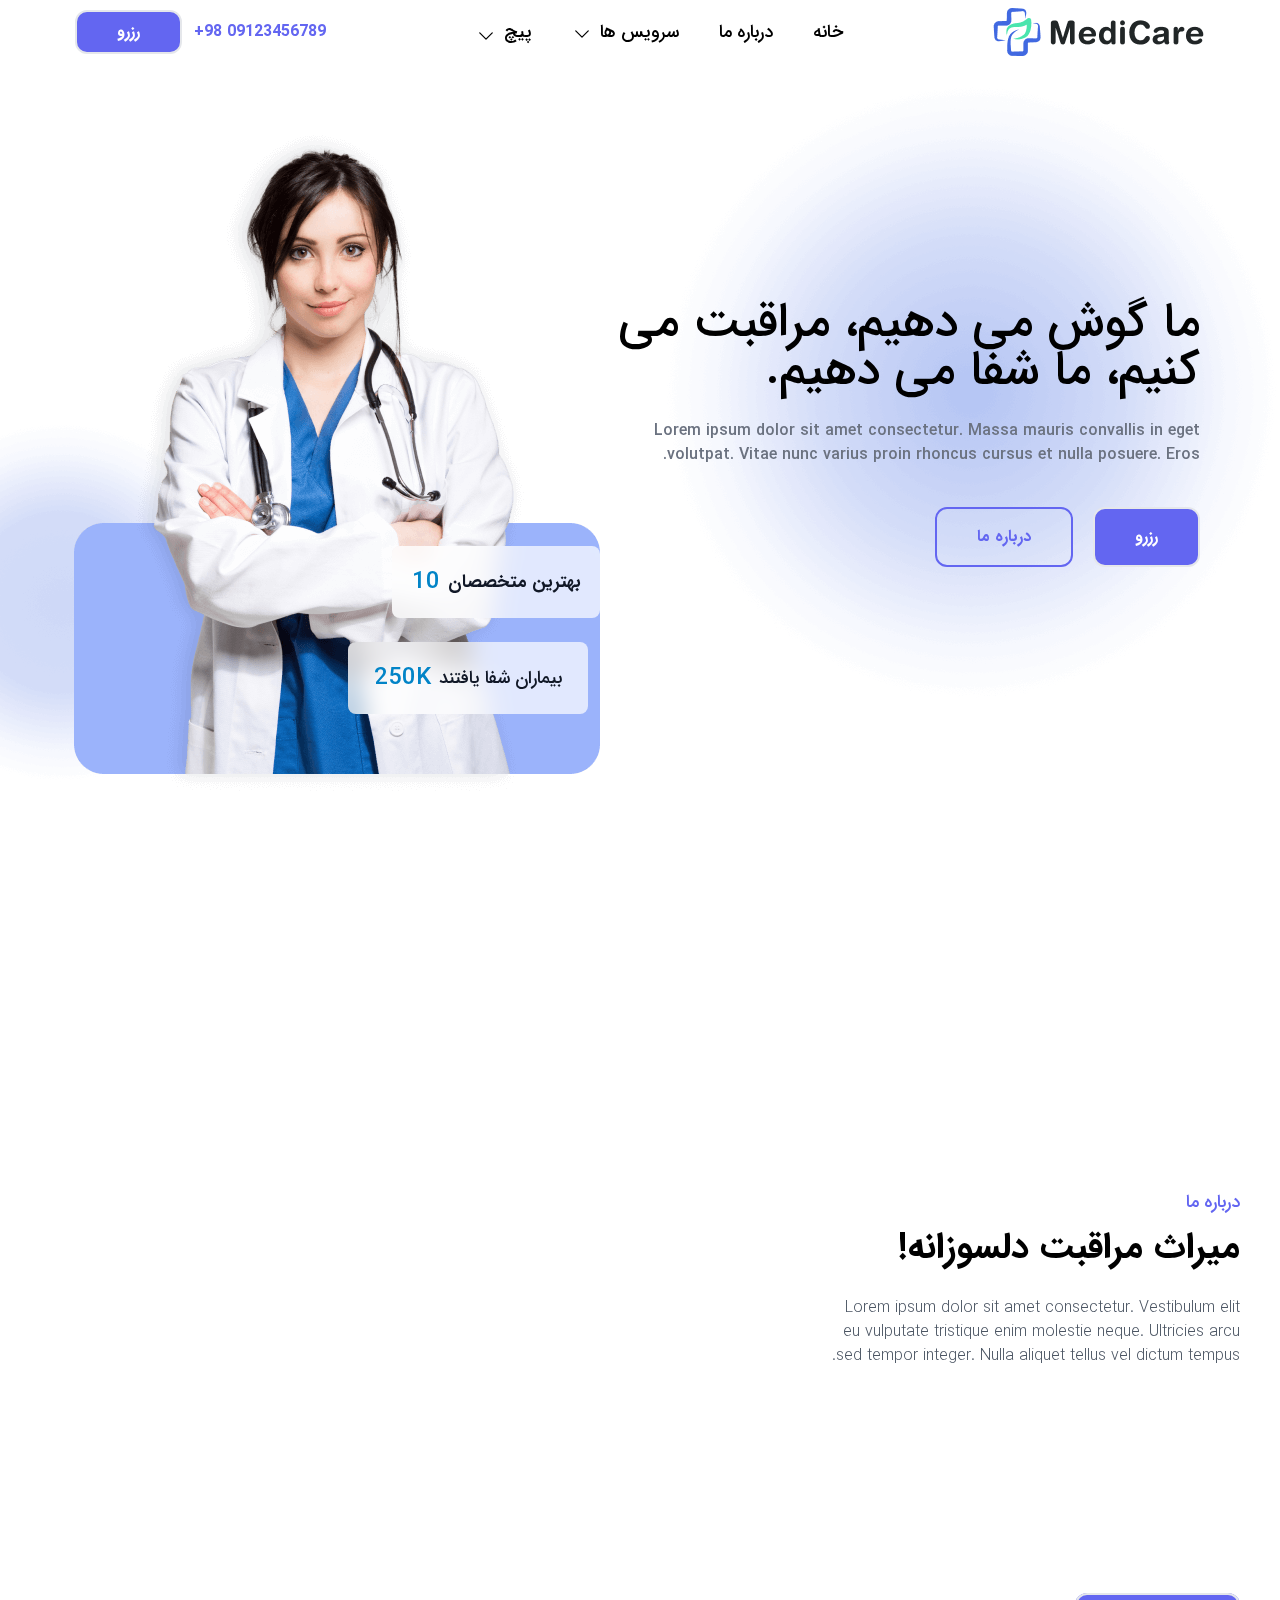
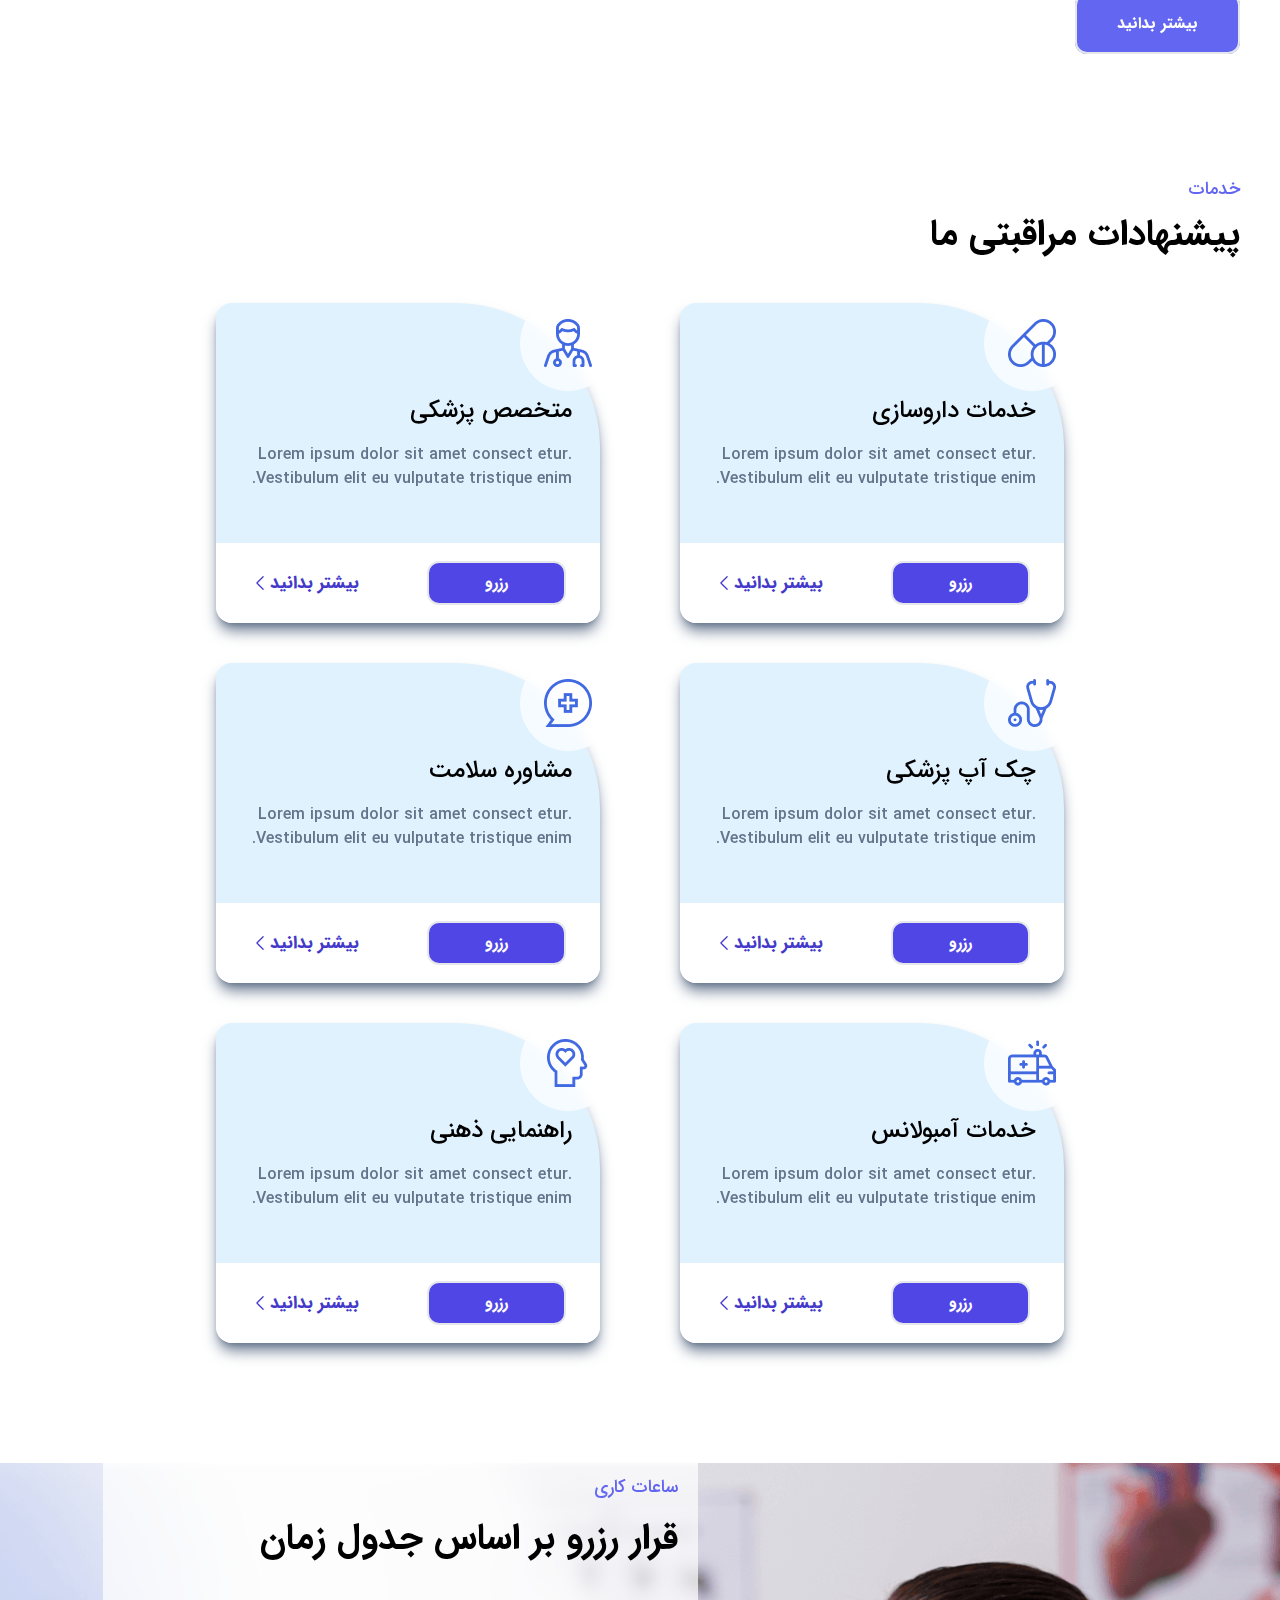
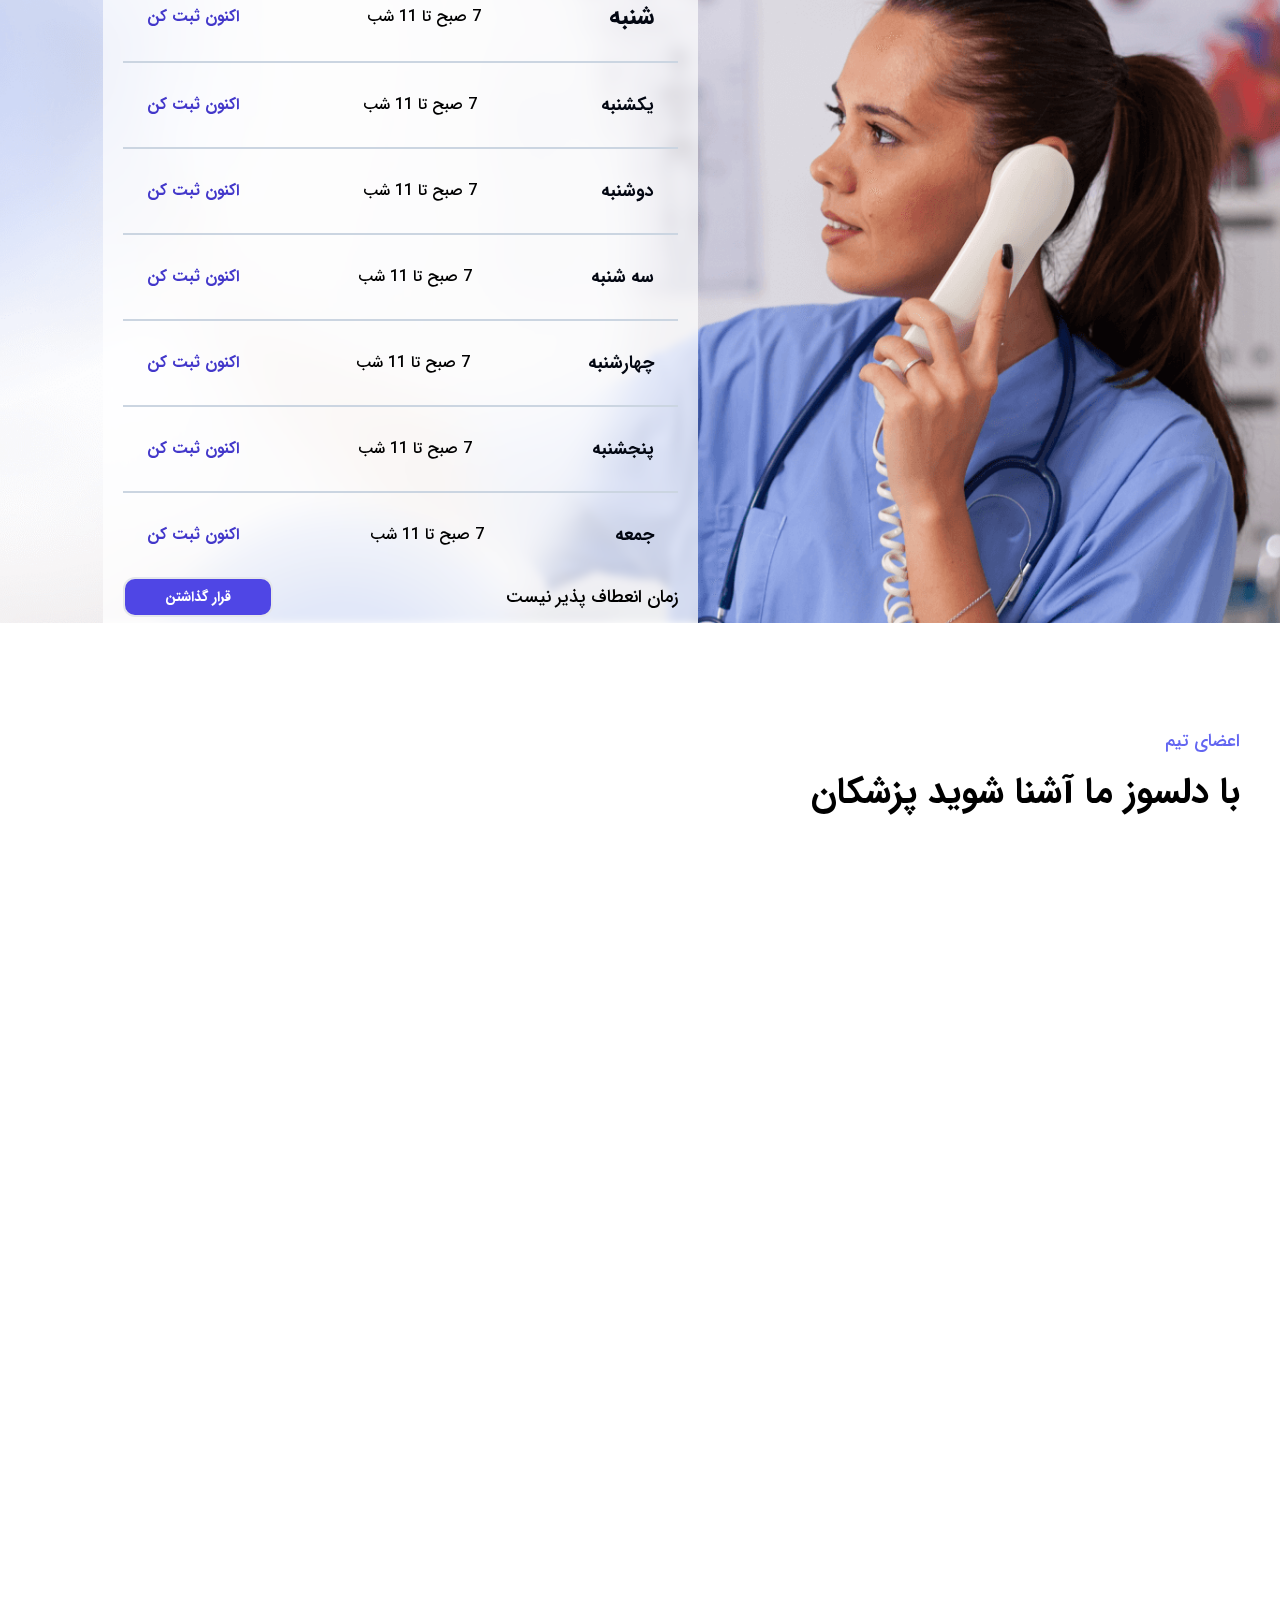
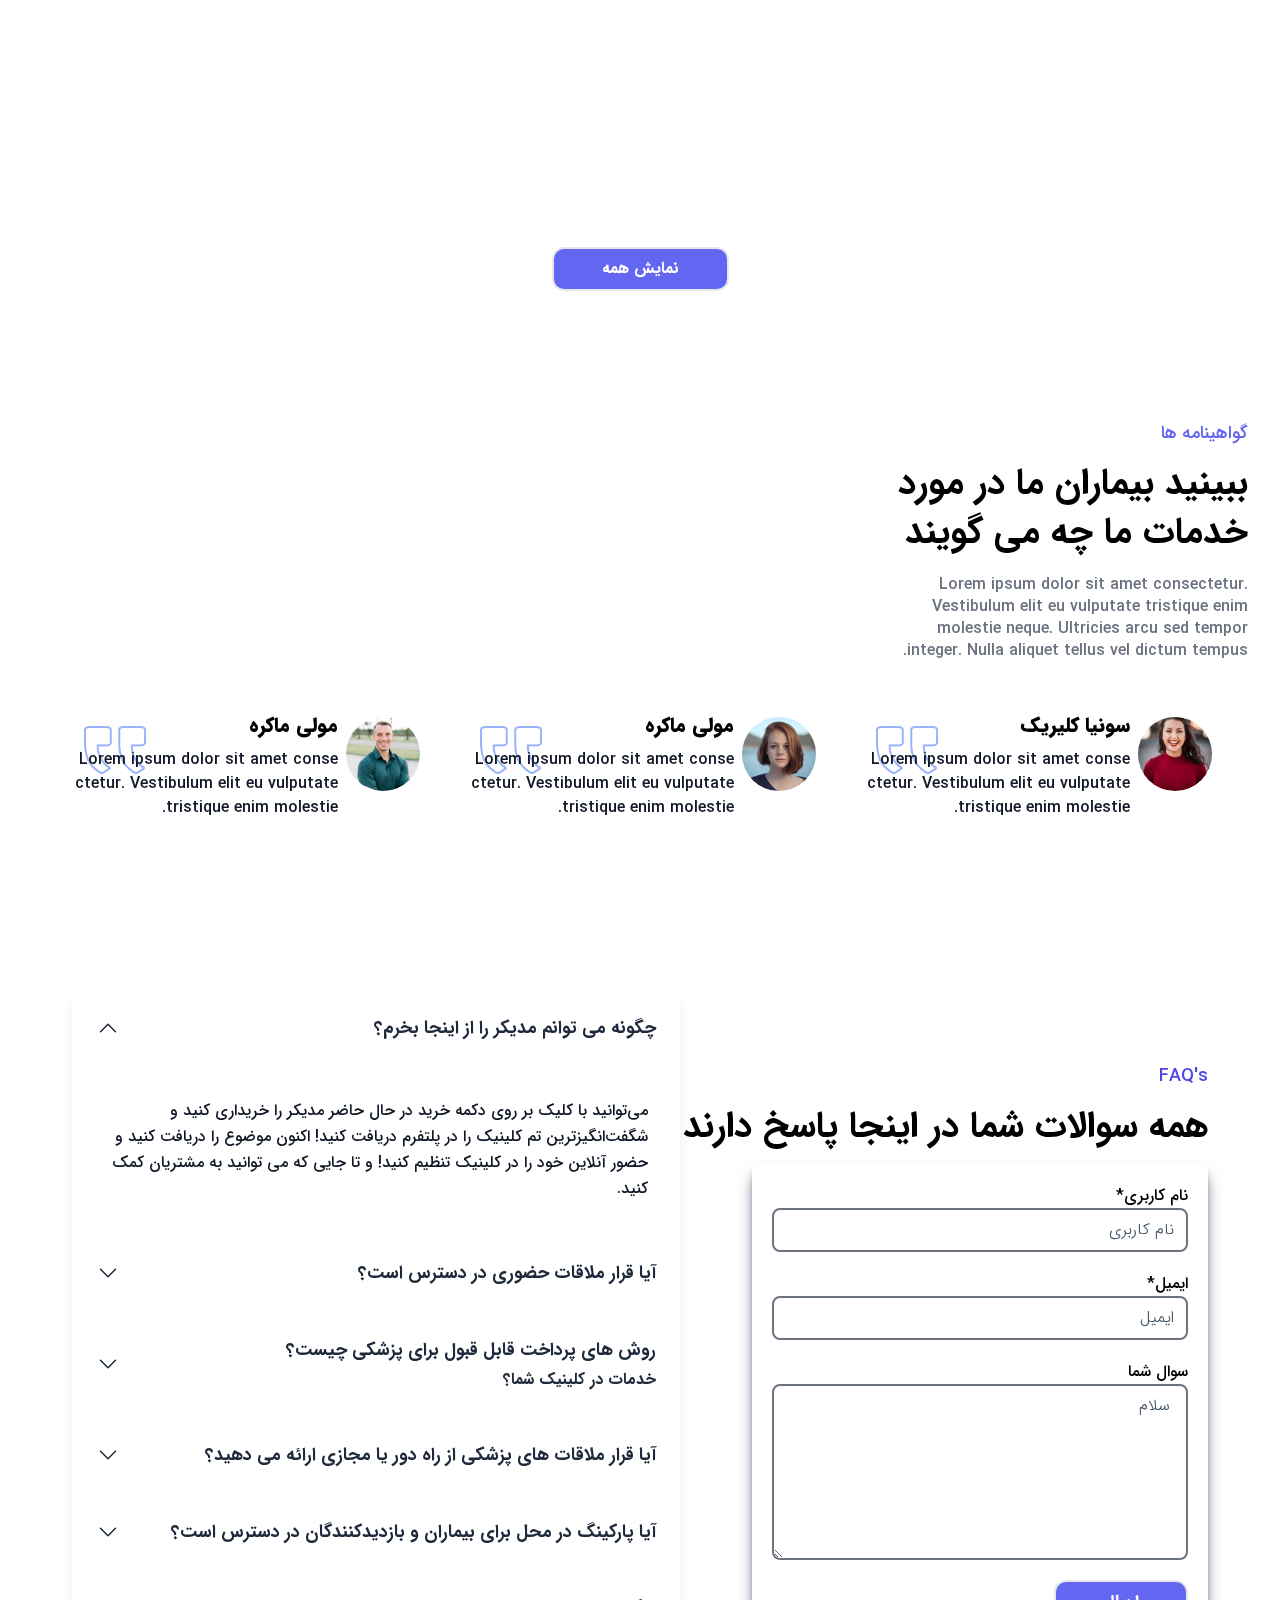
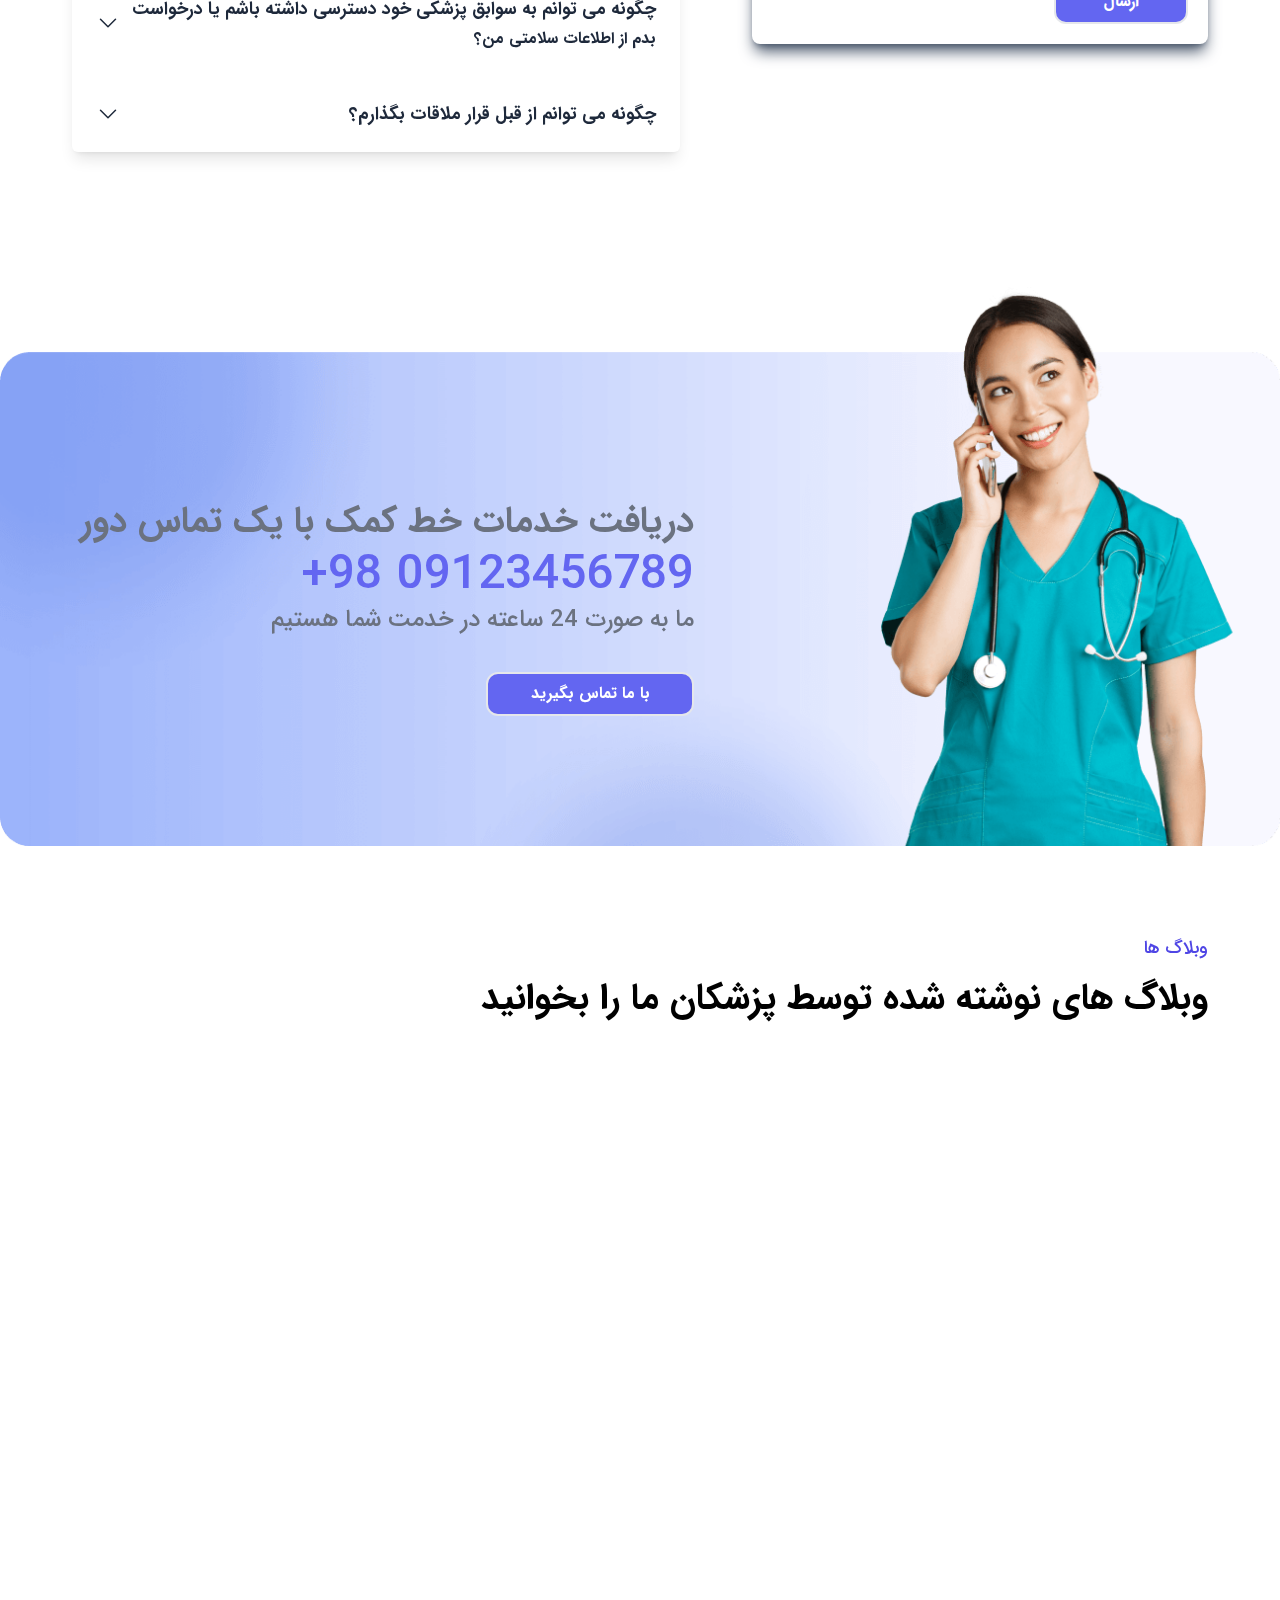
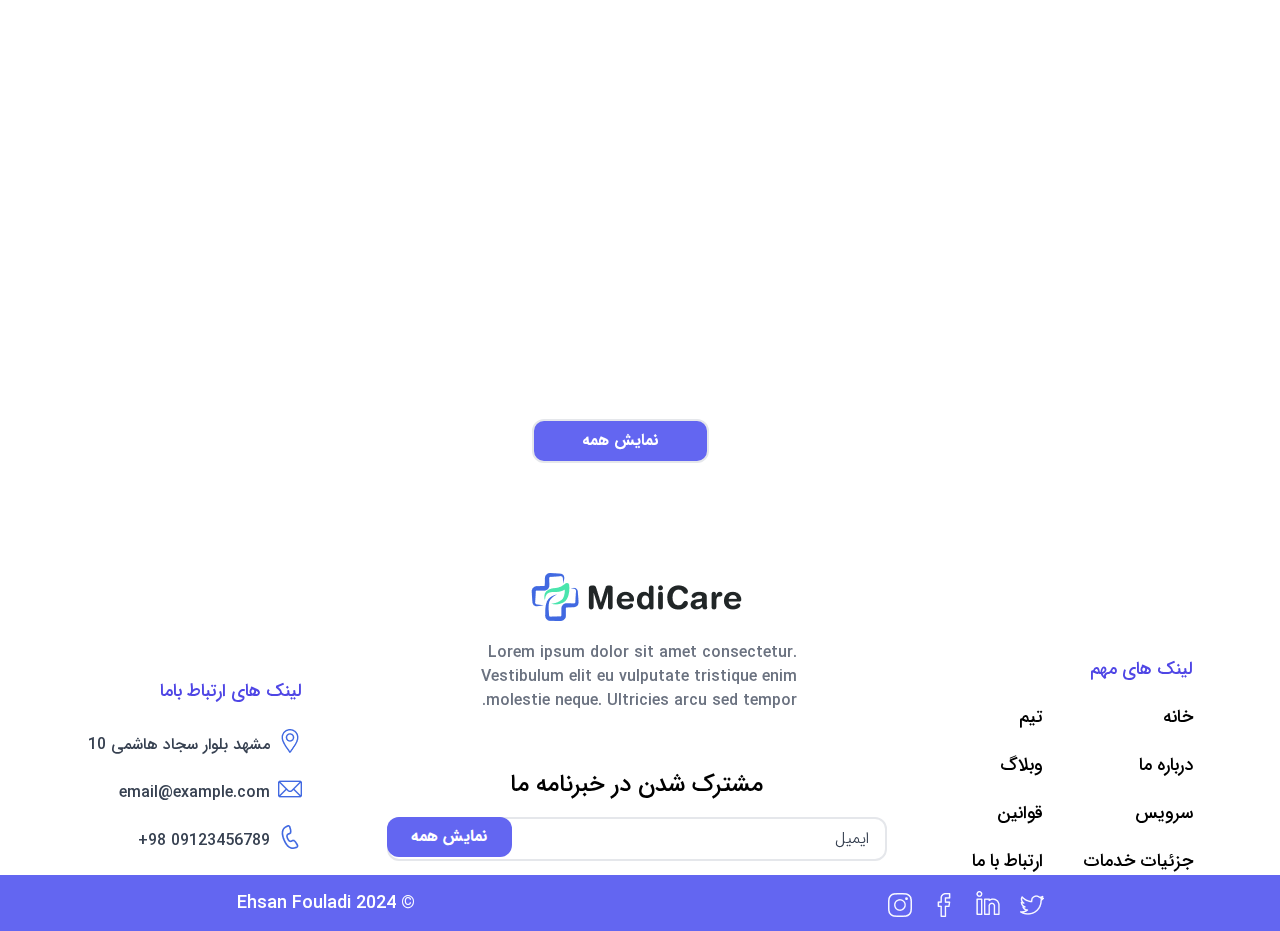
==== commit 58edc453: "create page faqs about 404 fixbug about" ====
--- a/index.html
+++ b/index.html
@@ -19,8 +19,8 @@
             </div>
             <div>
                 <ul class="hidden lg:flex flex-row flex-shrink items-center gap-10 select-none">
-                    <a href="#" class="block text-lg font-medium hover:text-indigo-500 duration-300 transition-all">خانه</a>
-                    <a href="#" class="block text-lg font-medium hover:text-indigo-500 duration-300 transition-all">درباره ما</a>
+                    <a href="./index.html" class="block text-lg font-medium hover:text-indigo-500 duration-300 transition-all">خانه</a>
+                    <a href="./about.html" class="block text-lg font-medium hover:text-indigo-500 duration-300 transition-all">درباره ما</a>
                     <li class="flex items-center relative group">
                         <div class="hover:text-indigo-500 duration-300 transition-all flex items-center gap-2">
                         <a href="#" class="block text-lg font-medium">سرویس ها</a>
@@ -28,7 +28,7 @@
                                 <path stroke-linecap="round" stroke-linejoin="round" d="m19.5 8.25-7.5 7.5-7.5-7.5" />
                             </svg>  
                         </div>
-                        <div class="hidden flex-col z-50 flex-shrink-0 absolute w-52 right-0 top-7 shadow shadow-slate-400 p-4 rounded-lg space-y-5 group-hover:flex">
+                        <div class="hidden flex-col z-50 flex-shrink-0 absolute w-52 right-0 top-7 bg-white/70 backdrop-blur-md shadow shadow-slate-400 p-4 rounded-lg space-y-5 group-hover:flex">
                             <a href="#" class="block text-lg font-medium hover:text-indigo-500 duration-300 transition-all">سرویس</a>
                             <a href="#" class="block text-lg font-medium hover:text-indigo-500 duration-300 transition-all">جزیات سرویس</a>
                             <a href="#" class="block text-lg font-medium hover:text-indigo-500 duration-300 transition-all">رزرو</a>
@@ -50,9 +50,8 @@
                             <a href="#" class="block text-lg font-medium hover:text-indigo-500 duration-300 transition-all">Team Detail</a>
                             <a href="#" class="block text-lg font-medium hover:text-indigo-500 duration-300 transition-all">Contact us</a>
                             <a href="#" class="block text-lg font-medium hover:text-indigo-500 duration-300 transition-all">coming soon</a>
-                            <a href="#" class="block text-lg font-medium hover:text-indigo-500 duration-300 transition-all">FAQ`s</a>
-                            <a href="#" class="block text-lg font-medium hover:text-indigo-500 duration-300 transition-all">404</a>
-                            <a href="#" class="block text-lg font-medium hover:text-indigo-500 duration-300 transition-all">500</a>
+                            <a href="./faqs.html" class="block text-lg font-medium hover:text-indigo-500 duration-300 transition-all">FAQ`s</a>
+                            <a href="./404.html" class="block text-lg font-medium hover:text-indigo-500 duration-300 transition-all">404</a>
                         </div>                      
                     </li>
                 </ul>
@@ -101,9 +100,8 @@
                             <a href="#" class="block text-lg font-medium hover:text-indigo-500 duration-300 transition-all">Team Detail</a>
                             <a href="#" class="block text-lg font-medium hover:text-indigo-500 duration-300 transition-all">Contact us</a>
                             <a href="#" class="block text-lg font-medium hover:text-indigo-500 duration-300 transition-all">coming soon</a>
-                            <a href="#" class="block text-lg font-medium hover:text-indigo-500 duration-300 transition-all">FAQ`s</a>
-                            <a href="#" class="block text-lg font-medium hover:text-indigo-500 duration-300 transition-all">404</a>
-                            <a href="#" class="block text-lg font-medium hover:text-indigo-500 duration-300 transition-all">500</a>
+                            <a href="./faqs.html" class="block text-lg font-medium hover:text-indigo-500 duration-300 transition-all">FAQ`s</a>
+                            <a href="./404.html" class="block text-lg font-medium hover:text-indigo-500 duration-300 transition-all">404</a>
                         </div>                      
                     </li>
                 </div>                 
--- a/src/output.css
+++ b/src/output.css
@@ -763,6 +763,10 @@
   margin-top: 0.75rem;
 }
 
+.mt-32 {
+  margin-top: 8rem;
+}
+
 .mt-4 {
   margin-top: 1rem;
 }
@@ -879,6 +883,14 @@
   height: auto;
 }
 
+.h-full {
+  height: 100%;
+}
+
+.h-screen {
+  height: 100vh;
+}
+
 .w-3\/4 {
   width: 75%;
 }
@@ -889,6 +901,10 @@
 
 .w-6 {
   width: 1.5rem;
+}
+
+.w-80 {
+  width: 20rem;
 }
 
 .w-9 {
@@ -1145,6 +1161,10 @@
   background-color: rgb(255 255 255 / 0.4);
 }
 
+.bg-white\/50 {
+  background-color: rgb(255 255 255 / 0.5);
+}
+
 .bg-white\/60 {
   background-color: rgb(255 255 255 / 0.6);
 }
@@ -1175,6 +1195,10 @@
      object-position: center;
 }
 
+.p-10 {
+  padding: 2.5rem;
+}
+
 .p-2 {
   padding: 0.5rem;
 }
@@ -1282,6 +1306,11 @@
 .text-4xl {
   font-size: 2.25rem;
   line-height: 2.5rem;
+}
+
+.text-5xl {
+  font-size: 3rem;
+  line-height: 1;
 }
 
 .text-base {
@@ -1466,6 +1495,17 @@
 .outline-none {
   outline: 2px solid transparent;
   outline-offset: 2px;
+}
+
+.drop-shadow-lg {
+  --tw-drop-shadow: drop-shadow(0 10px 8px rgb(0 0 0 / 0.04)) drop-shadow(0 4px 3px rgb(0 0 0 / 0.1));
+  filter: var(--tw-blur) var(--tw-brightness) var(--tw-contrast) var(--tw-grayscale) var(--tw-hue-rotate) var(--tw-invert) var(--tw-saturate) var(--tw-sepia) var(--tw-drop-shadow);
+}
+
+.backdrop-blur {
+  --tw-backdrop-blur: blur(8px);
+  -webkit-backdrop-filter: var(--tw-backdrop-blur) var(--tw-backdrop-brightness) var(--tw-backdrop-contrast) var(--tw-backdrop-grayscale) var(--tw-backdrop-hue-rotate) var(--tw-backdrop-invert) var(--tw-backdrop-opacity) var(--tw-backdrop-saturate) var(--tw-backdrop-sepia);
+          backdrop-filter: var(--tw-backdrop-blur) var(--tw-backdrop-brightness) var(--tw-backdrop-contrast) var(--tw-backdrop-grayscale) var(--tw-backdrop-hue-rotate) var(--tw-backdrop-invert) var(--tw-backdrop-opacity) var(--tw-backdrop-saturate) var(--tw-backdrop-sepia);
 }
 
 .backdrop-blur-md {
@@ -1550,6 +1590,22 @@
   z-index: 50;
 }
 
+.hover\:-rotate-1:hover {
+  --tw-rotate: -1deg;
+  transform: translate(var(--tw-translate-x), var(--tw-translate-y)) rotate(var(--tw-rotate)) skewX(var(--tw-skew-x)) skewY(var(--tw-skew-y)) scaleX(var(--tw-scale-x)) scaleY(var(--tw-scale-y));
+}
+
+.hover\:rotate-1:hover {
+  --tw-rotate: 1deg;
+  transform: translate(var(--tw-translate-x), var(--tw-translate-y)) rotate(var(--tw-rotate)) skewX(var(--tw-skew-x)) skewY(var(--tw-skew-y)) scaleX(var(--tw-scale-x)) scaleY(var(--tw-scale-y));
+}
+
+.hover\:scale-105:hover {
+  --tw-scale-x: 1.05;
+  --tw-scale-y: 1.05;
+  transform: translate(var(--tw-translate-x), var(--tw-translate-y)) rotate(var(--tw-rotate)) skewX(var(--tw-skew-x)) skewY(var(--tw-skew-y)) scaleX(var(--tw-scale-x)) scaleY(var(--tw-scale-y));
+}
+
 .hover\:cursor-pointer:hover {
   cursor: pointer;
 }
@@ -1916,6 +1972,10 @@
     display: none;
   }
 
+  .lg\:h-1\/2 {
+    height: 50%;
+  }
+
   .lg\:h-32 {
     height: 8rem;
   }
@@ -1924,6 +1984,10 @@
     height: auto;
   }
 
+  .lg\:min-h-\[550px\] {
+    min-height: 550px;
+  }
+
   .lg\:w-1\/2 {
     width: 50%;
   }
@@ -1932,6 +1996,10 @@
     width: 33.333333%;
   }
 
+  .lg\:w-2\/3 {
+    width: 66.666667%;
+  }
+
   .lg\:w-3\/4 {
     width: 75%;
   }
@@ -1966,6 +2034,10 @@
 
   .lg\:flex-row-reverse {
     flex-direction: row-reverse;
+  }
+
+  .lg\:justify-between {
+    justify-content: space-between;
   }
 
   .lg\:justify-around {
@@ -1981,6 +2053,10 @@
     row-gap: 2.5rem;
   }
 
+  .lg\:bg-white\/60 {
+    background-color: rgb(255 255 255 / 0.6);
+  }
+
   .lg\:p-0 {
     padding: 0px;
   }
@@ -1995,6 +2071,10 @@
 
   .lg\:pr-0 {
     padding-right: 0px;
+  }
+
+  .lg\:pr-14 {
+    padding-right: 3.5rem;
   }
 
   .lg\:pt-24 {
@@ -2025,6 +2105,12 @@
     box-shadow: var(--tw-ring-offset-shadow, 0 0 #0000), var(--tw-ring-shadow, 0 0 #0000), var(--tw-shadow);
   }
 
+  .lg\:backdrop-blur-lg {
+    --tw-backdrop-blur: blur(16px);
+    -webkit-backdrop-filter: var(--tw-backdrop-blur) var(--tw-backdrop-brightness) var(--tw-backdrop-contrast) var(--tw-backdrop-grayscale) var(--tw-backdrop-hue-rotate) var(--tw-backdrop-invert) var(--tw-backdrop-opacity) var(--tw-backdrop-saturate) var(--tw-backdrop-sepia);
+            backdrop-filter: var(--tw-backdrop-blur) var(--tw-backdrop-brightness) var(--tw-backdrop-contrast) var(--tw-backdrop-grayscale) var(--tw-backdrop-hue-rotate) var(--tw-backdrop-invert) var(--tw-backdrop-opacity) var(--tw-backdrop-saturate) var(--tw-backdrop-sepia);
+  }
+
   .lg\:hover\:scale-110:hover {
     --tw-scale-x: 1.1;
     --tw-scale-y: 1.1;
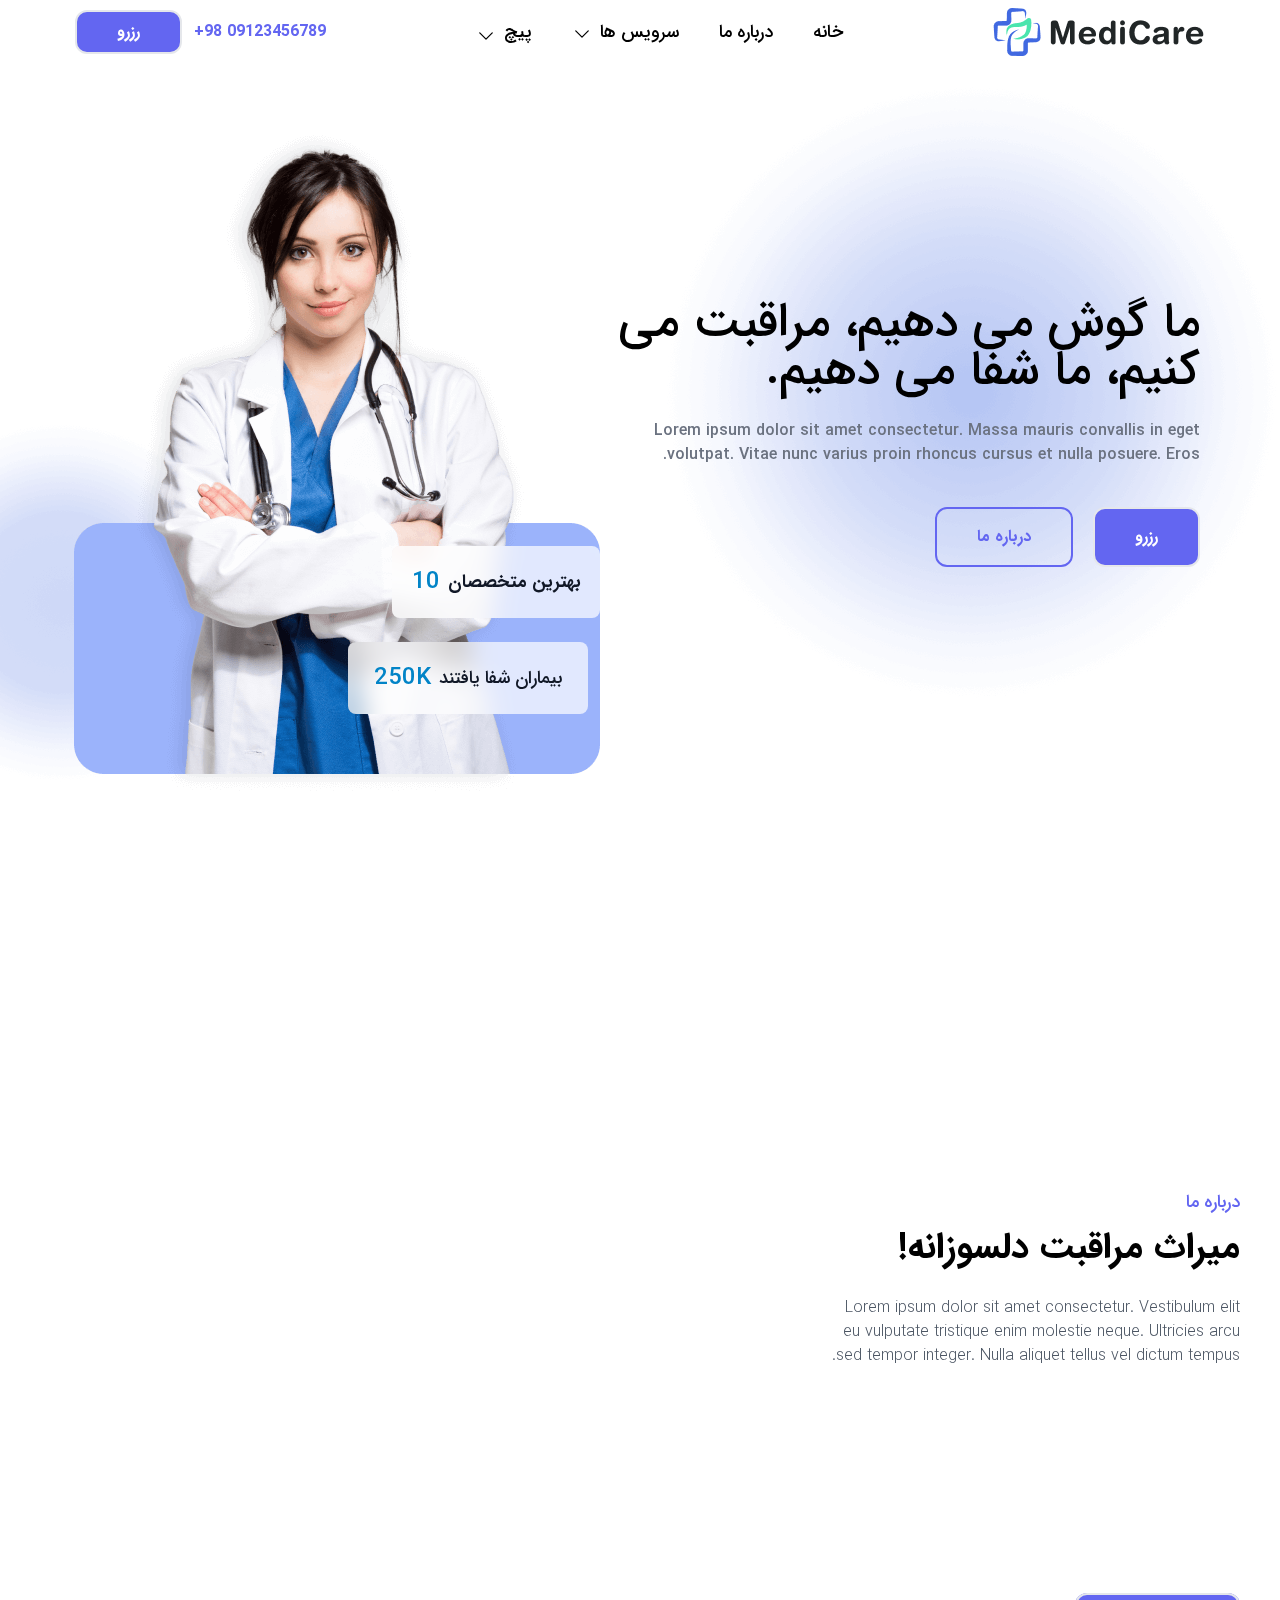
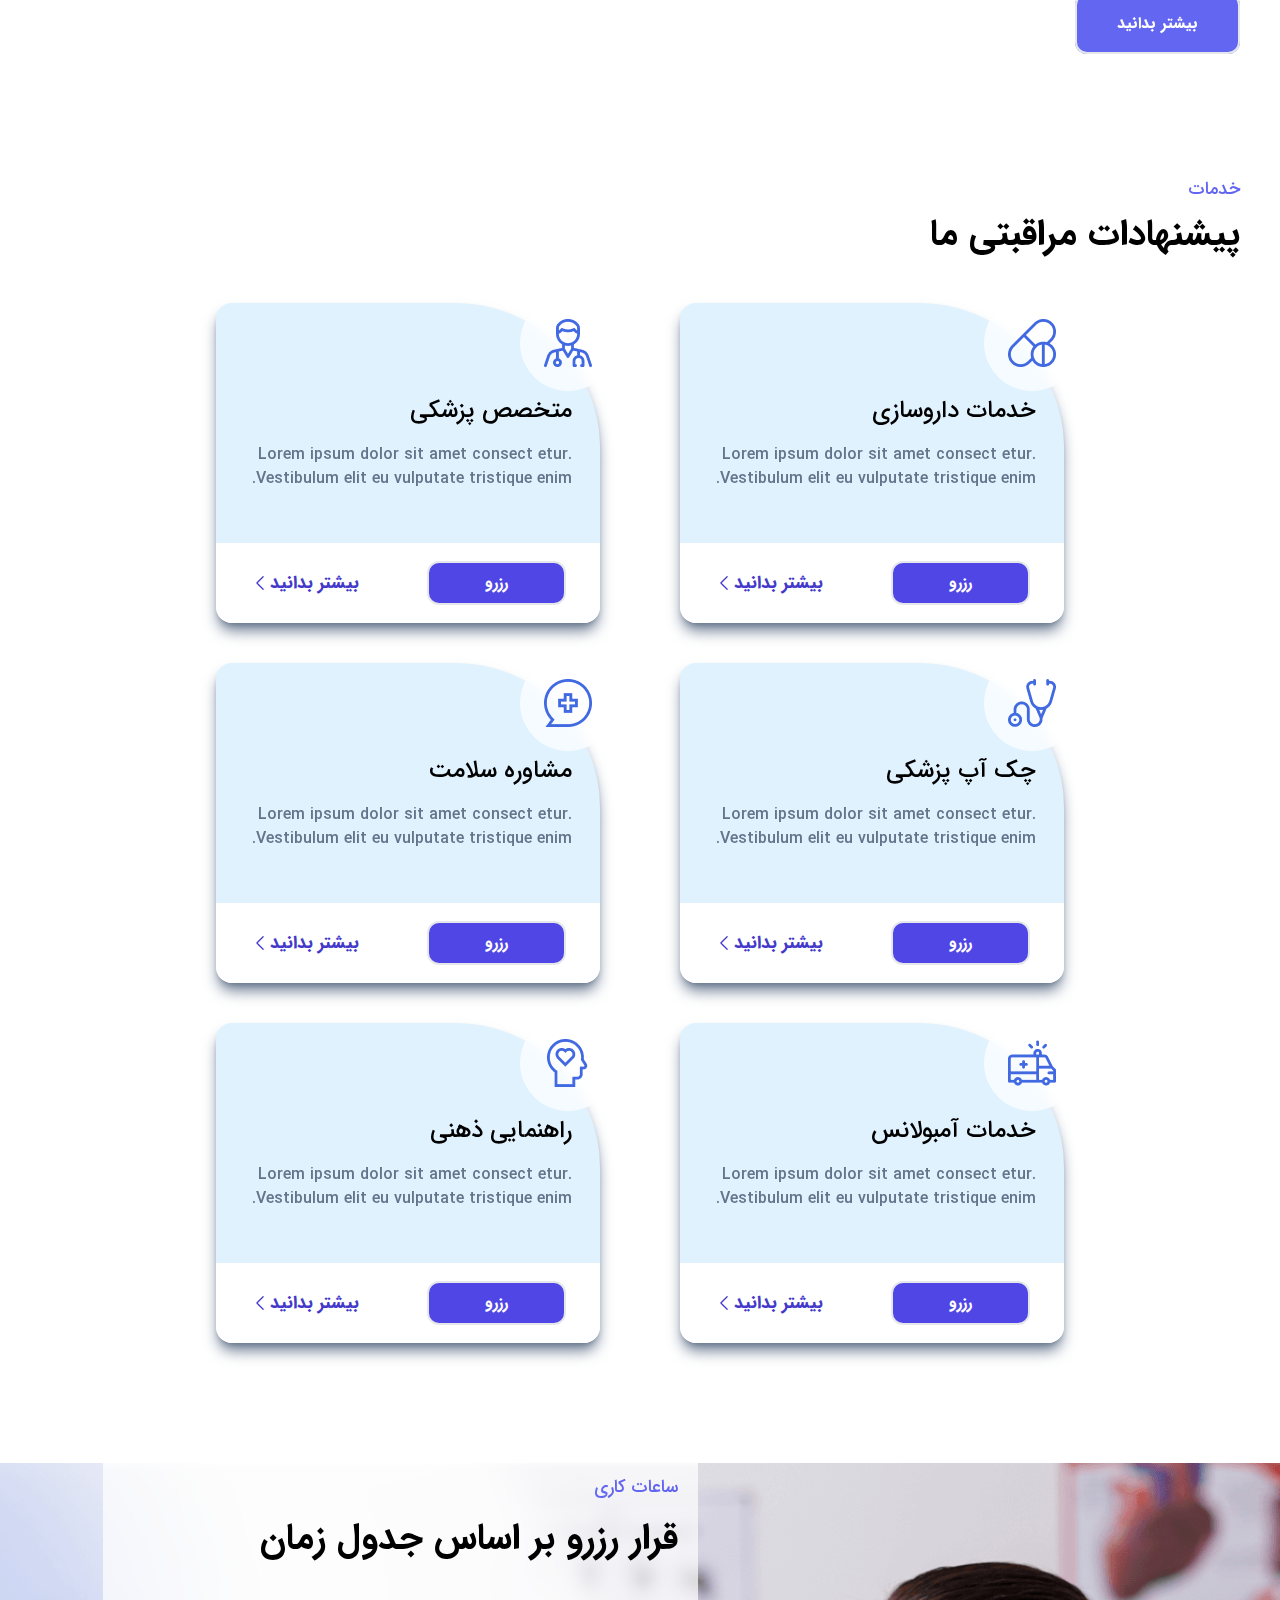
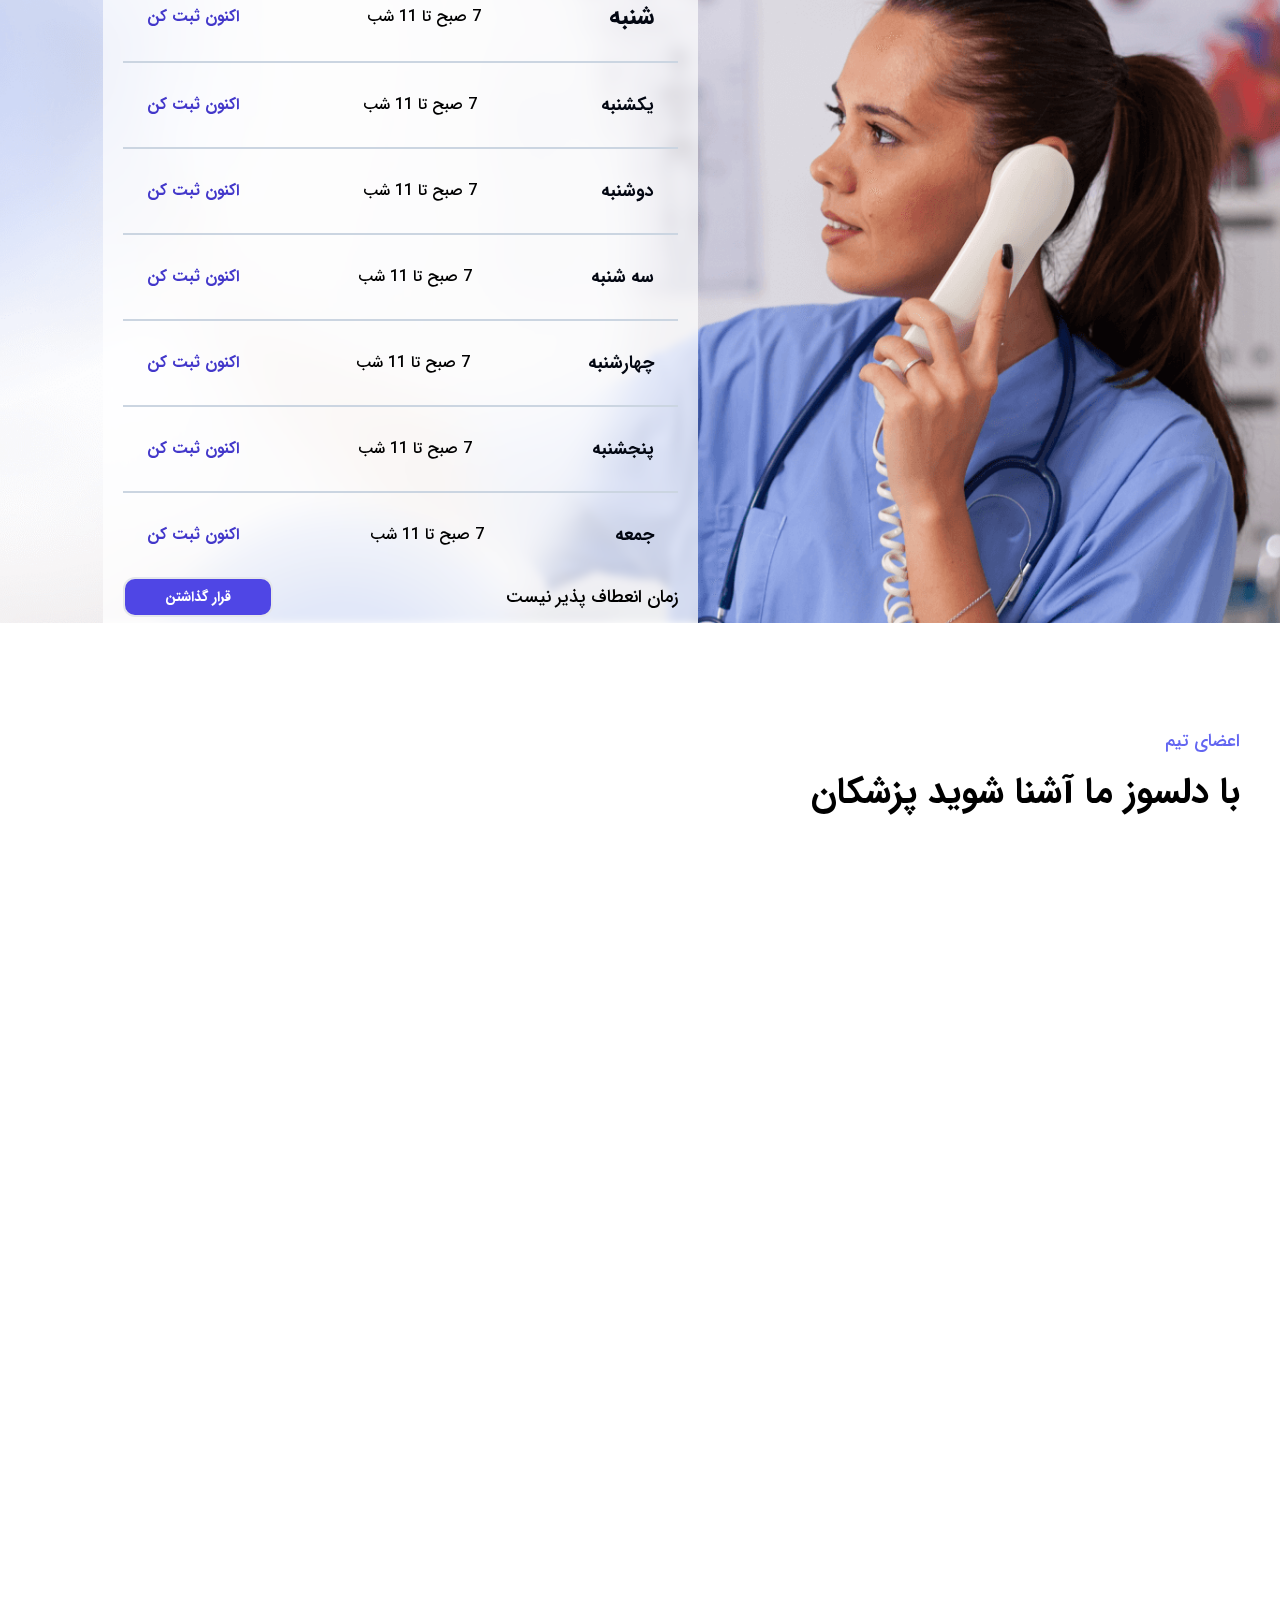
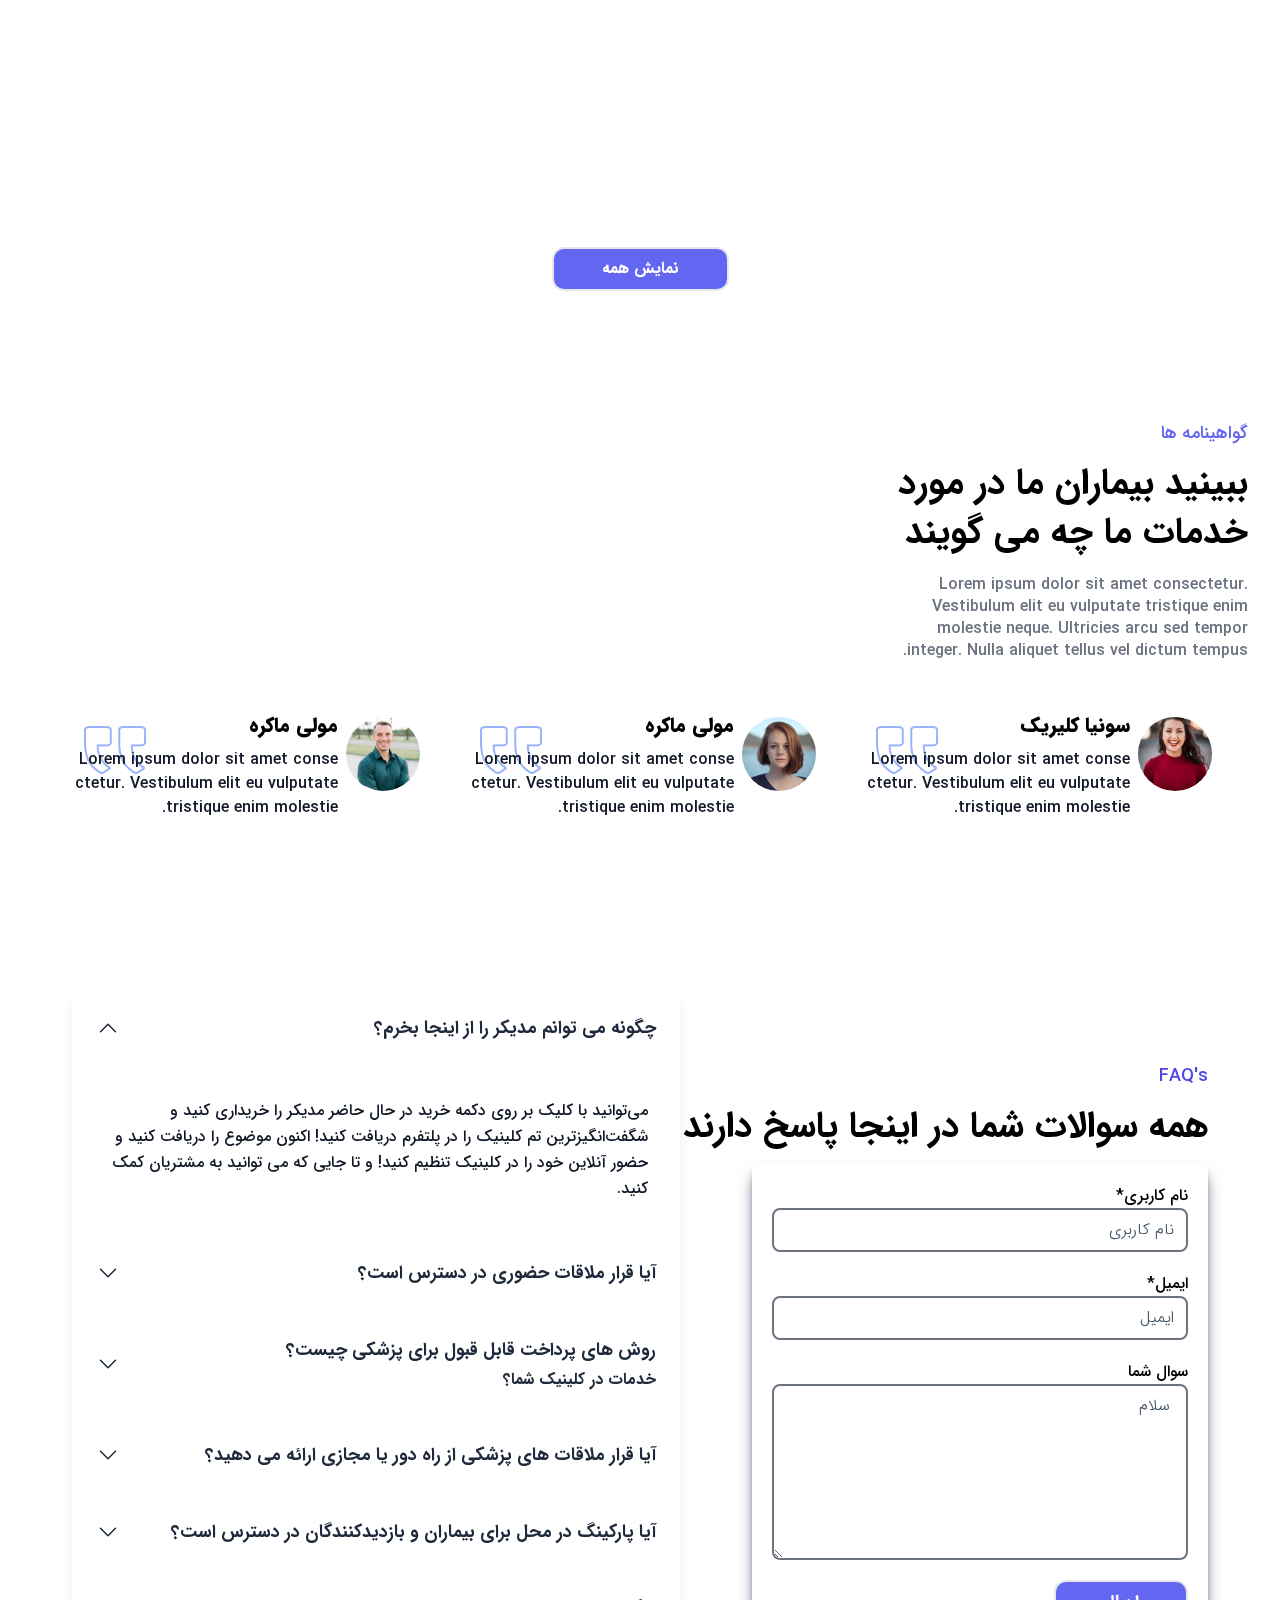
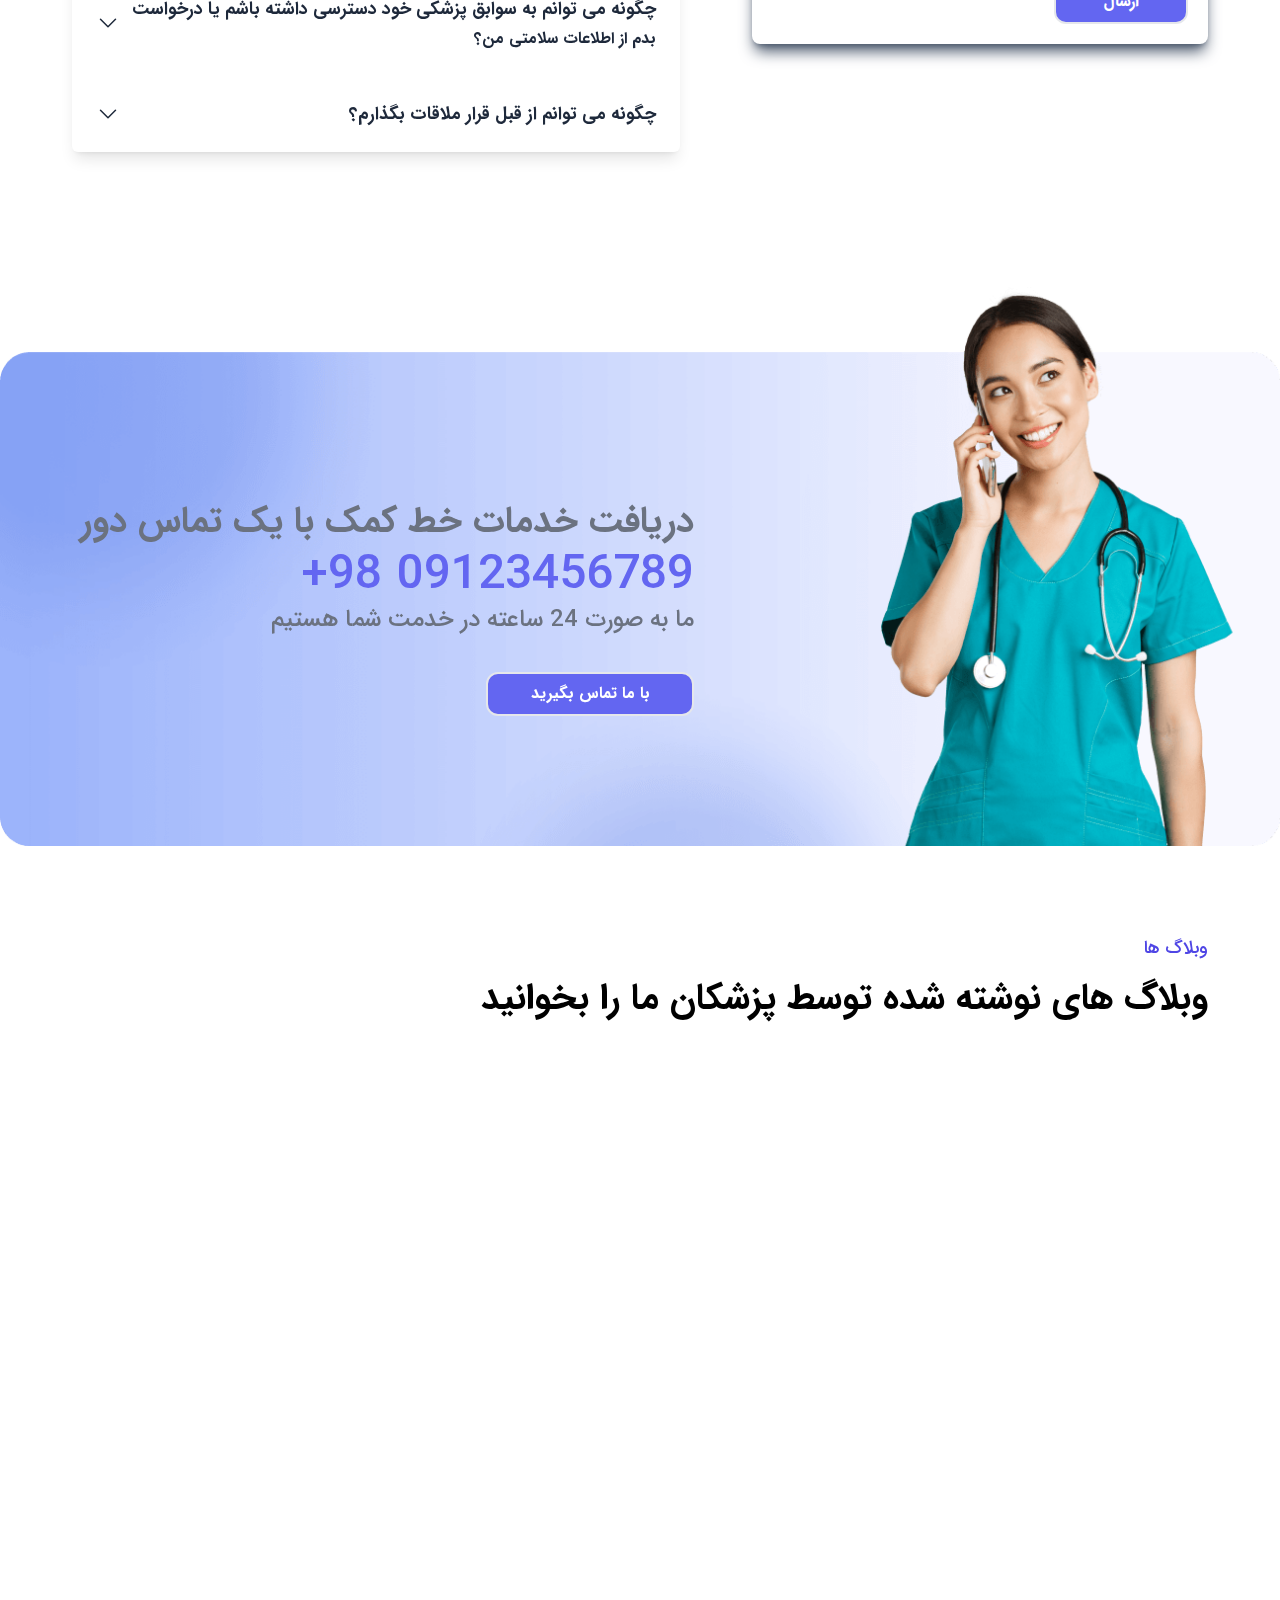
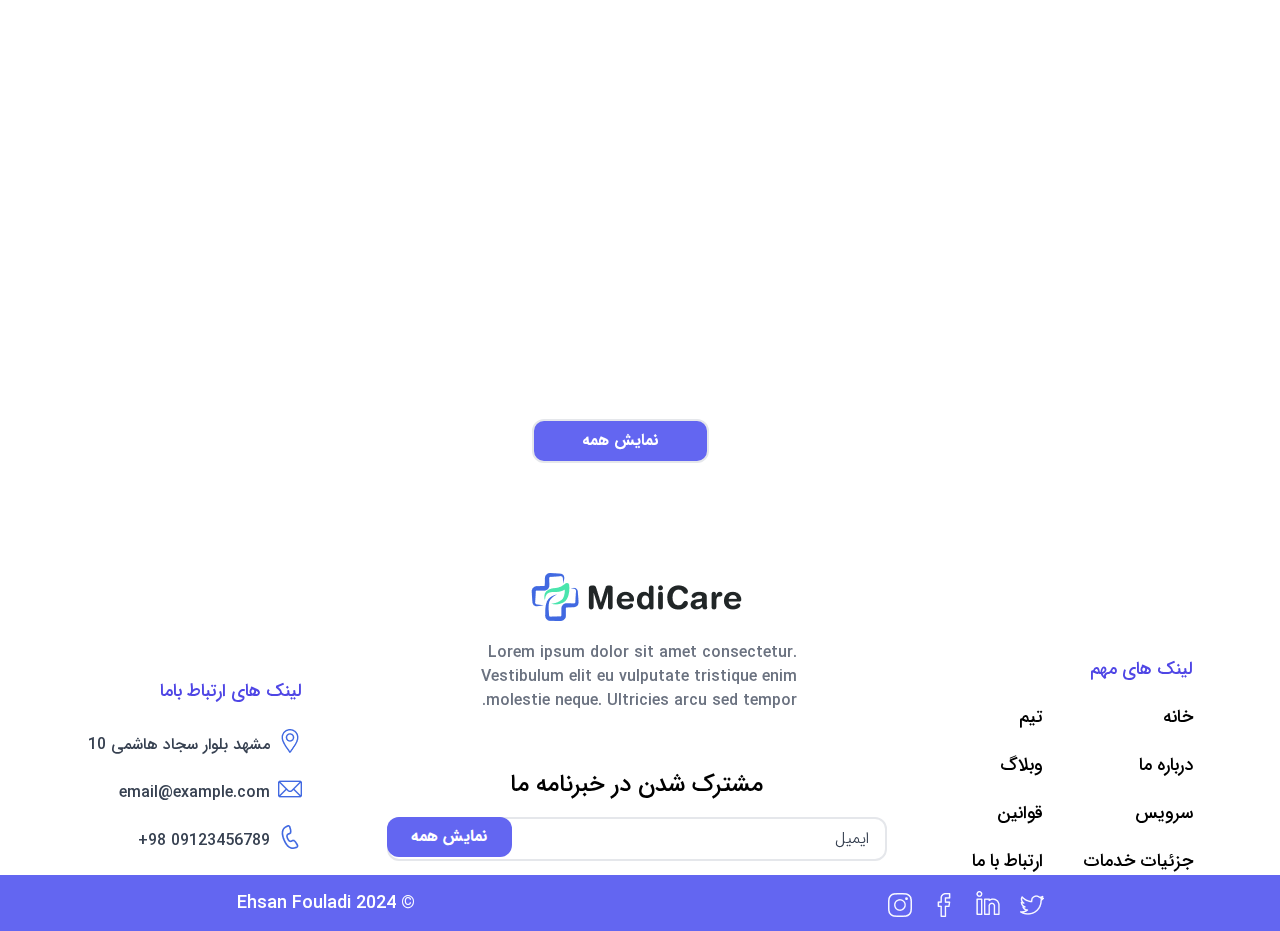
==== commit d3c0d971: "creaet comiang soon and contact us" ====
--- a/index.html
+++ b/index.html
@@ -48,8 +48,8 @@
                             <a href="#" class="block text-lg font-medium hover:text-indigo-500 duration-300 transition-all">pricing</a>
                             <a href="#" class="block text-lg font-medium hover:text-indigo-500 duration-300 transition-all">Team</a>
                             <a href="#" class="block text-lg font-medium hover:text-indigo-500 duration-300 transition-all">Team Detail</a>
-                            <a href="#" class="block text-lg font-medium hover:text-indigo-500 duration-300 transition-all">Contact us</a>
-                            <a href="#" class="block text-lg font-medium hover:text-indigo-500 duration-300 transition-all">coming soon</a>
+                            <a href="./contactus.html" class="block text-lg font-medium hover:text-indigo-500 duration-300 transition-all">Contact us</a>
+                            <a href="./coming.html" class="block text-lg font-medium hover:text-indigo-500 duration-300 transition-all">coming soon</a>
                             <a href="./faqs.html" class="block text-lg font-medium hover:text-indigo-500 duration-300 transition-all">FAQ`s</a>
                             <a href="./404.html" class="block text-lg font-medium hover:text-indigo-500 duration-300 transition-all">404</a>
                         </div>                      
@@ -98,8 +98,8 @@
                             <a href="#" class="block text-lg font-medium hover:text-indigo-500 duration-300 transition-all">pricing</a>
                             <a href="#" class="block text-lg font-medium hover:text-indigo-500 duration-300 transition-all">Team</a>
                             <a href="#" class="block text-lg font-medium hover:text-indigo-500 duration-300 transition-all">Team Detail</a>
-                            <a href="#" class="block text-lg font-medium hover:text-indigo-500 duration-300 transition-all">Contact us</a>
-                            <a href="#" class="block text-lg font-medium hover:text-indigo-500 duration-300 transition-all">coming soon</a>
+                            <a href="./contactus.html" class="block text-lg font-medium hover:text-indigo-500 duration-300 transition-all">Contact us</a>
+                            <a href="./coming.html" class="block text-lg font-medium hover:text-indigo-500 duration-300 transition-all">coming soon</a>
                             <a href="./faqs.html" class="block text-lg font-medium hover:text-indigo-500 duration-300 transition-all">FAQ`s</a>
                             <a href="./404.html" class="block text-lg font-medium hover:text-indigo-500 duration-300 transition-all">404</a>
                         </div>                      
--- a/src/output.css
+++ b/src/output.css
@@ -642,6 +642,10 @@
   top: 2.5rem;
 }
 
+.top-20 {
+  top: 5rem;
+}
+
 .top-28 {
   top: 7rem;
 }
@@ -829,6 +833,11 @@
   height: 6rem;
 }
 
+.size-32 {
+  width: 8rem;
+  height: 8rem;
+}
+
 .size-5 {
   width: 1.25rem;
   height: 1.25rem;
@@ -865,6 +874,14 @@
 
 .h-80 {
   height: 20rem;
+}
+
+.h-\[130\%\] {
+  height: 130%;
+}
+
+.h-\[335px\] {
+  height: 335px;
 }
 
 .h-\[714px\] {
@@ -1173,6 +1190,10 @@
   background-color: rgb(255 255 255 / 0.7);
 }
 
+.bg-white\/80 {
+  background-color: rgb(255 255 255 / 0.8);
+}
+
 .bg-cover {
   background-size: cover;
 }
@@ -1273,6 +1294,11 @@
   padding-bottom: 0.75rem;
 }
 
+.py-6 {
+  padding-top: 1.5rem;
+  padding-bottom: 1.5rem;
+}
+
 .pt-10 {
   padding-top: 2.5rem;
 }
@@ -1313,6 +1339,11 @@
   line-height: 1;
 }
 
+.text-7xl {
+  font-size: 4.5rem;
+  line-height: 1;
+}
+
 .text-base {
   font-size: 1rem;
   line-height: 1.5rem;
@@ -1369,12 +1400,21 @@
   letter-spacing: 0em;
 }
 
+.tracking-tight {
+  letter-spacing: -0.025em;
+}
+
 .tracking-tighter {
   letter-spacing: -0.05em;
 }
 
 .tracking-wide {
   letter-spacing: 0.025em;
+}
+
+.text-gray-400 {
+  --tw-text-opacity: 1;
+  color: rgb(156 163 175 / var(--tw-text-opacity));
 }
 
 .text-gray-500 {
@@ -1504,6 +1544,18 @@
 
 .backdrop-blur {
   --tw-backdrop-blur: blur(8px);
+  -webkit-backdrop-filter: var(--tw-backdrop-blur) var(--tw-backdrop-brightness) var(--tw-backdrop-contrast) var(--tw-backdrop-grayscale) var(--tw-backdrop-hue-rotate) var(--tw-backdrop-invert) var(--tw-backdrop-opacity) var(--tw-backdrop-saturate) var(--tw-backdrop-sepia);
+          backdrop-filter: var(--tw-backdrop-blur) var(--tw-backdrop-brightness) var(--tw-backdrop-contrast) var(--tw-backdrop-grayscale) var(--tw-backdrop-hue-rotate) var(--tw-backdrop-invert) var(--tw-backdrop-opacity) var(--tw-backdrop-saturate) var(--tw-backdrop-sepia);
+}
+
+.backdrop-blur-2xl {
+  --tw-backdrop-blur: blur(40px);
+  -webkit-backdrop-filter: var(--tw-backdrop-blur) var(--tw-backdrop-brightness) var(--tw-backdrop-contrast) var(--tw-backdrop-grayscale) var(--tw-backdrop-hue-rotate) var(--tw-backdrop-invert) var(--tw-backdrop-opacity) var(--tw-backdrop-saturate) var(--tw-backdrop-sepia);
+          backdrop-filter: var(--tw-backdrop-blur) var(--tw-backdrop-brightness) var(--tw-backdrop-contrast) var(--tw-backdrop-grayscale) var(--tw-backdrop-hue-rotate) var(--tw-backdrop-invert) var(--tw-backdrop-opacity) var(--tw-backdrop-saturate) var(--tw-backdrop-sepia);
+}
+
+.backdrop-blur-lg {
+  --tw-backdrop-blur: blur(16px);
   -webkit-backdrop-filter: var(--tw-backdrop-blur) var(--tw-backdrop-brightness) var(--tw-backdrop-contrast) var(--tw-backdrop-grayscale) var(--tw-backdrop-hue-rotate) var(--tw-backdrop-invert) var(--tw-backdrop-opacity) var(--tw-backdrop-saturate) var(--tw-backdrop-sepia);
           backdrop-filter: var(--tw-backdrop-blur) var(--tw-backdrop-brightness) var(--tw-backdrop-contrast) var(--tw-backdrop-grayscale) var(--tw-backdrop-hue-rotate) var(--tw-backdrop-invert) var(--tw-backdrop-opacity) var(--tw-backdrop-saturate) var(--tw-backdrop-sepia);
 }
@@ -1883,12 +1935,20 @@
 }
 
 @media (min-width: 1024px) {
+  .lg\:end-\[16rem\] {
+    inset-inline-end: 16rem;
+  }
+
   .lg\:left-60 {
     left: 15rem;
   }
 
   .lg\:top-56 {
     top: 14rem;
+  }
+
+  .lg\:top-auto {
+    top: auto;
   }
 
   .lg\:order-none {
@@ -1984,6 +2044,10 @@
     height: auto;
   }
 
+  .lg\:h-dvh {
+    height: 100dvh;
+  }
+
   .lg\:min-h-\[550px\] {
     min-height: 550px;
   }
@@ -2036,12 +2100,20 @@
     flex-direction: row-reverse;
   }
 
+  .lg\:items-center {
+    align-items: center;
+  }
+
   .lg\:justify-between {
     justify-content: space-between;
   }
 
   .lg\:justify-around {
     justify-content: space-around;
+  }
+
+  .lg\:gap-3 {
+    gap: 0.75rem;
   }
 
   .lg\:gap-x-20 {
@@ -2051,6 +2123,12 @@
 
   .lg\:gap-y-10 {
     row-gap: 2.5rem;
+  }
+
+  .lg\:space-y-0 > :not([hidden]) ~ :not([hidden]) {
+    --tw-space-y-reverse: 0;
+    margin-top: calc(0px * calc(1 - var(--tw-space-y-reverse)));
+    margin-bottom: calc(0px * var(--tw-space-y-reverse));
   }
 
   .lg\:bg-white\/60 {
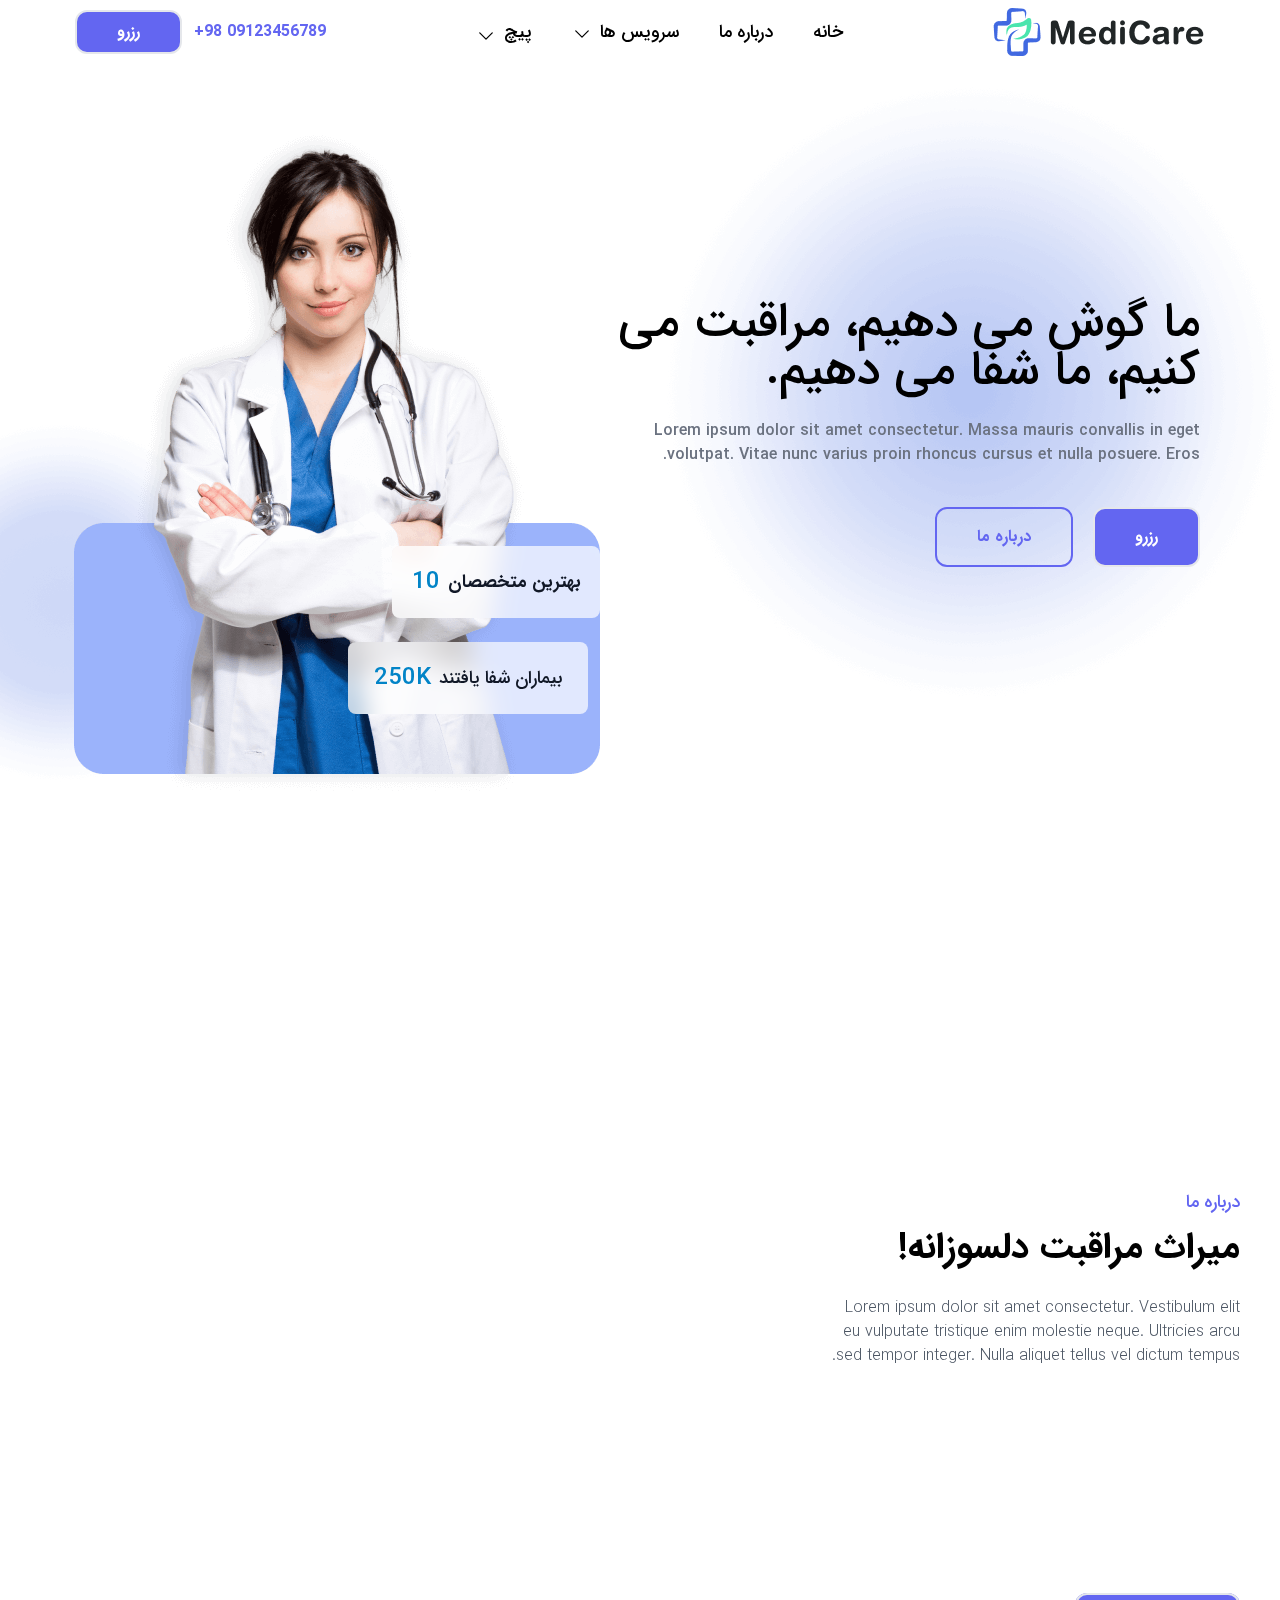
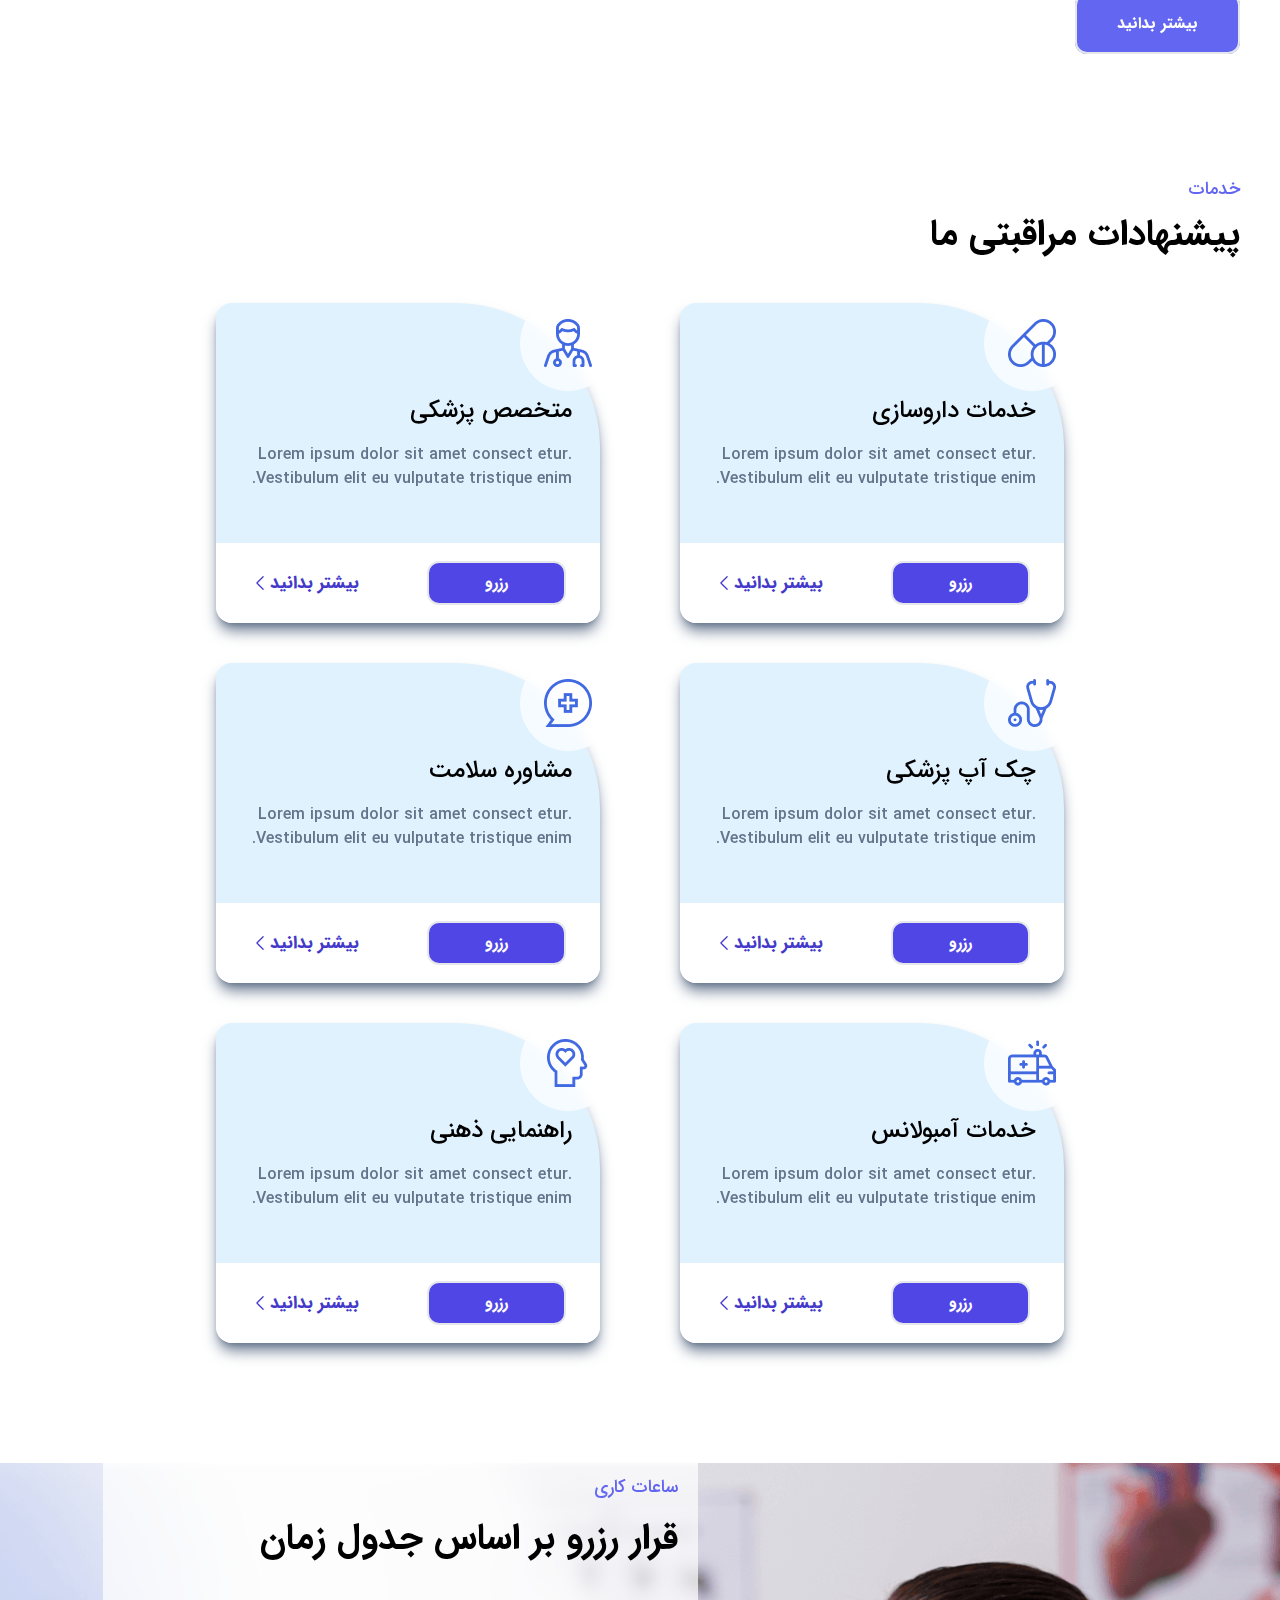
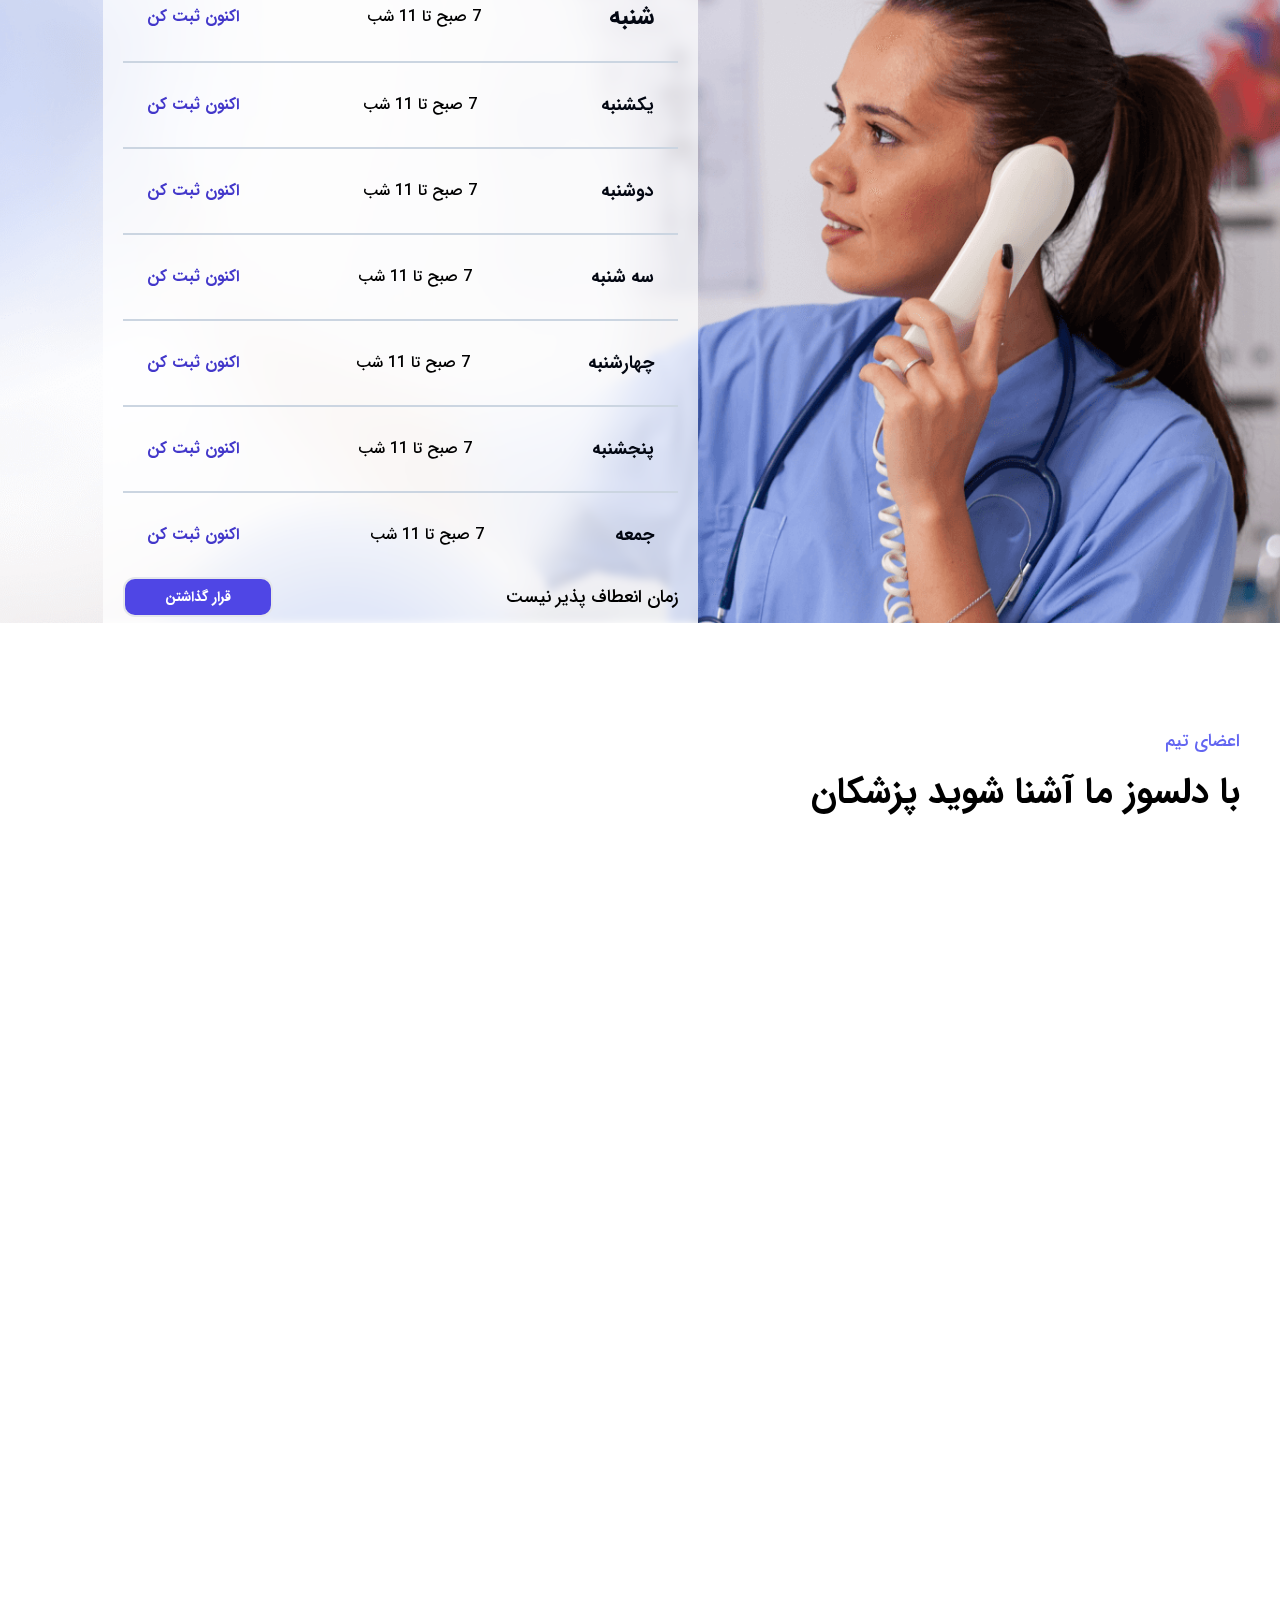
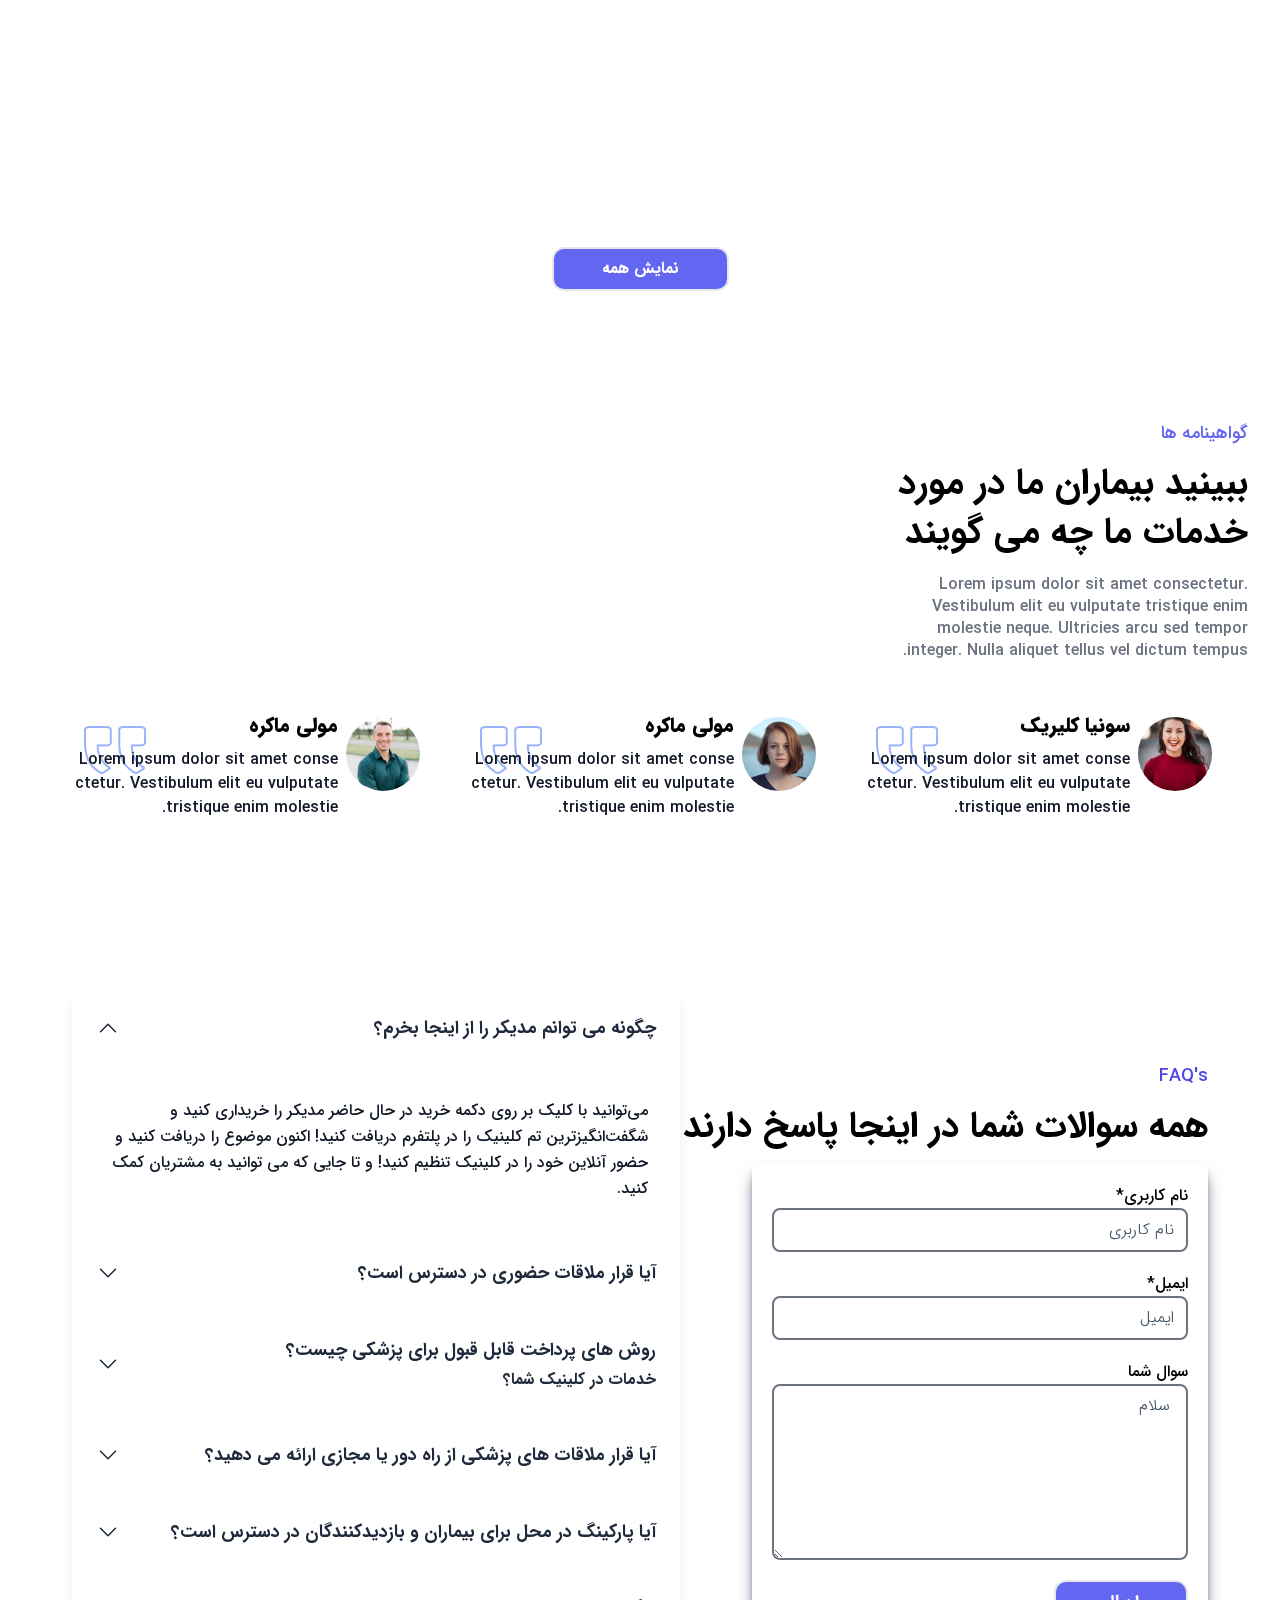
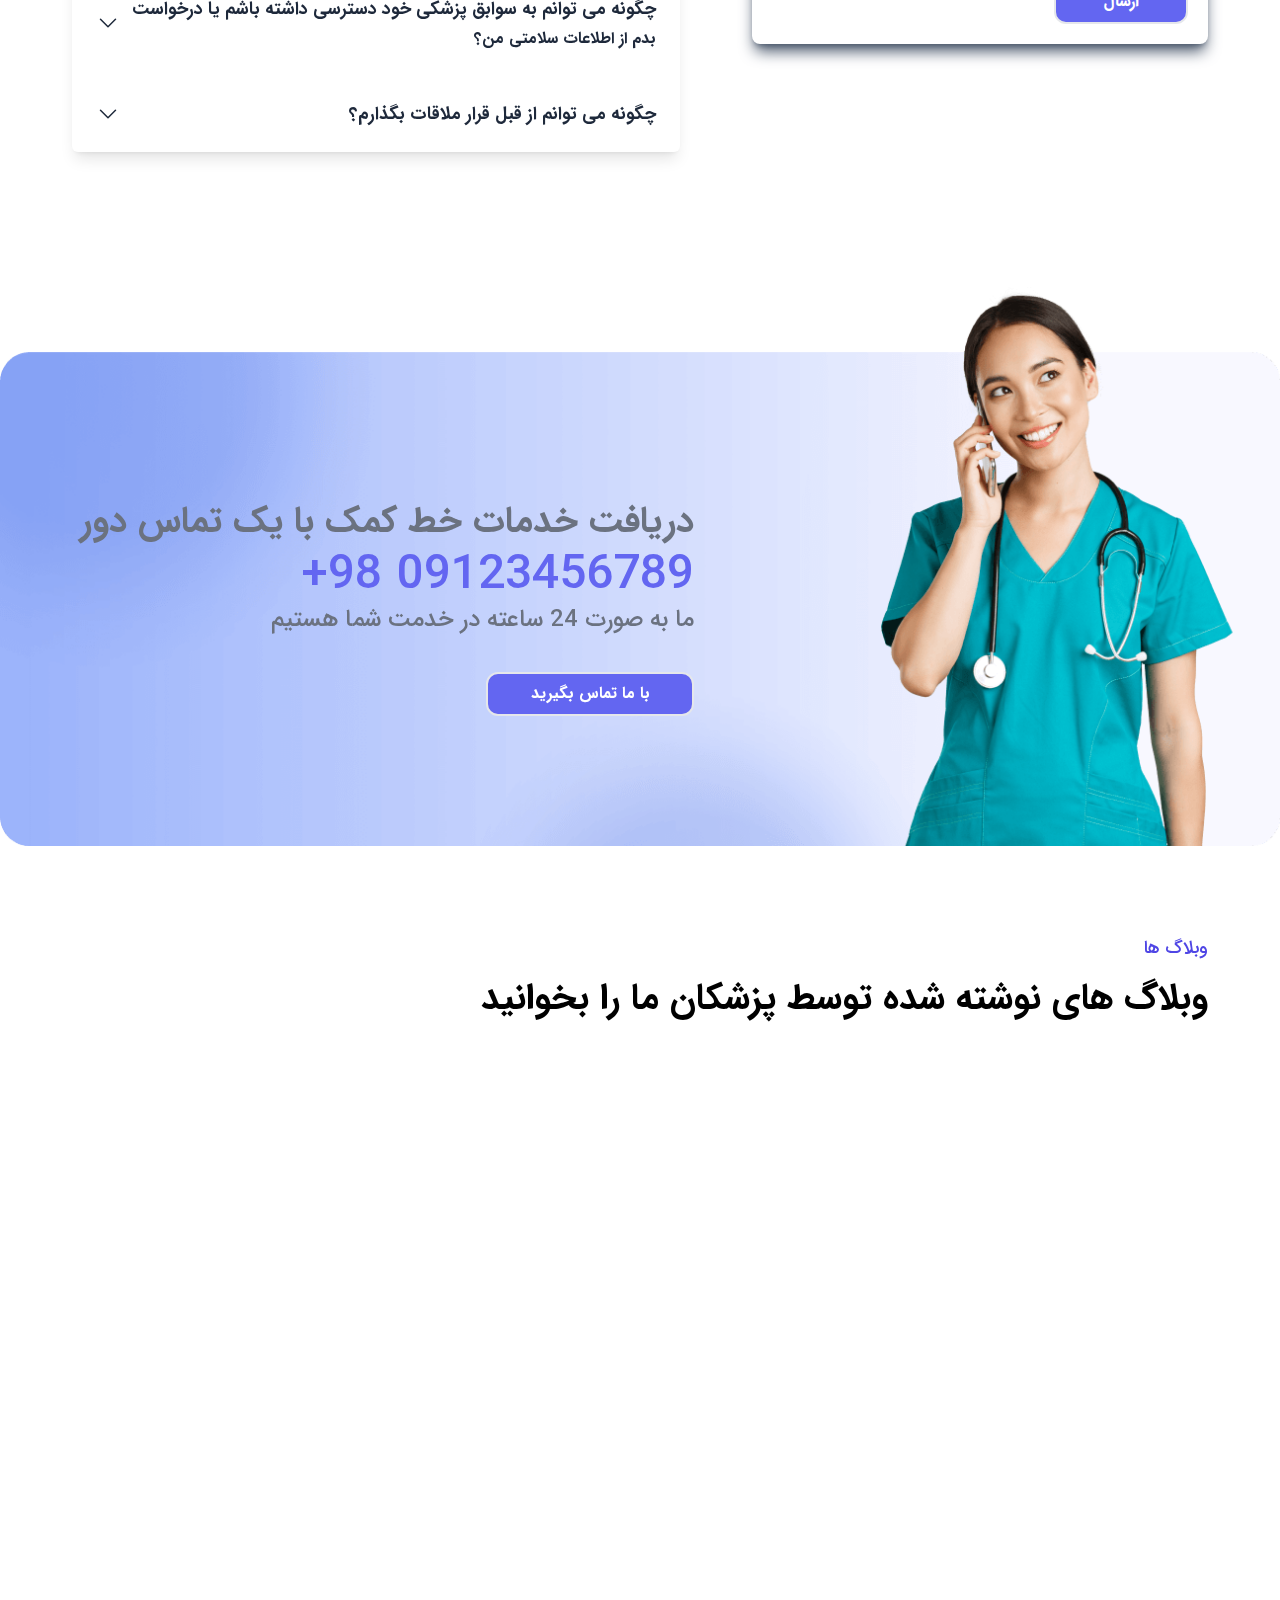
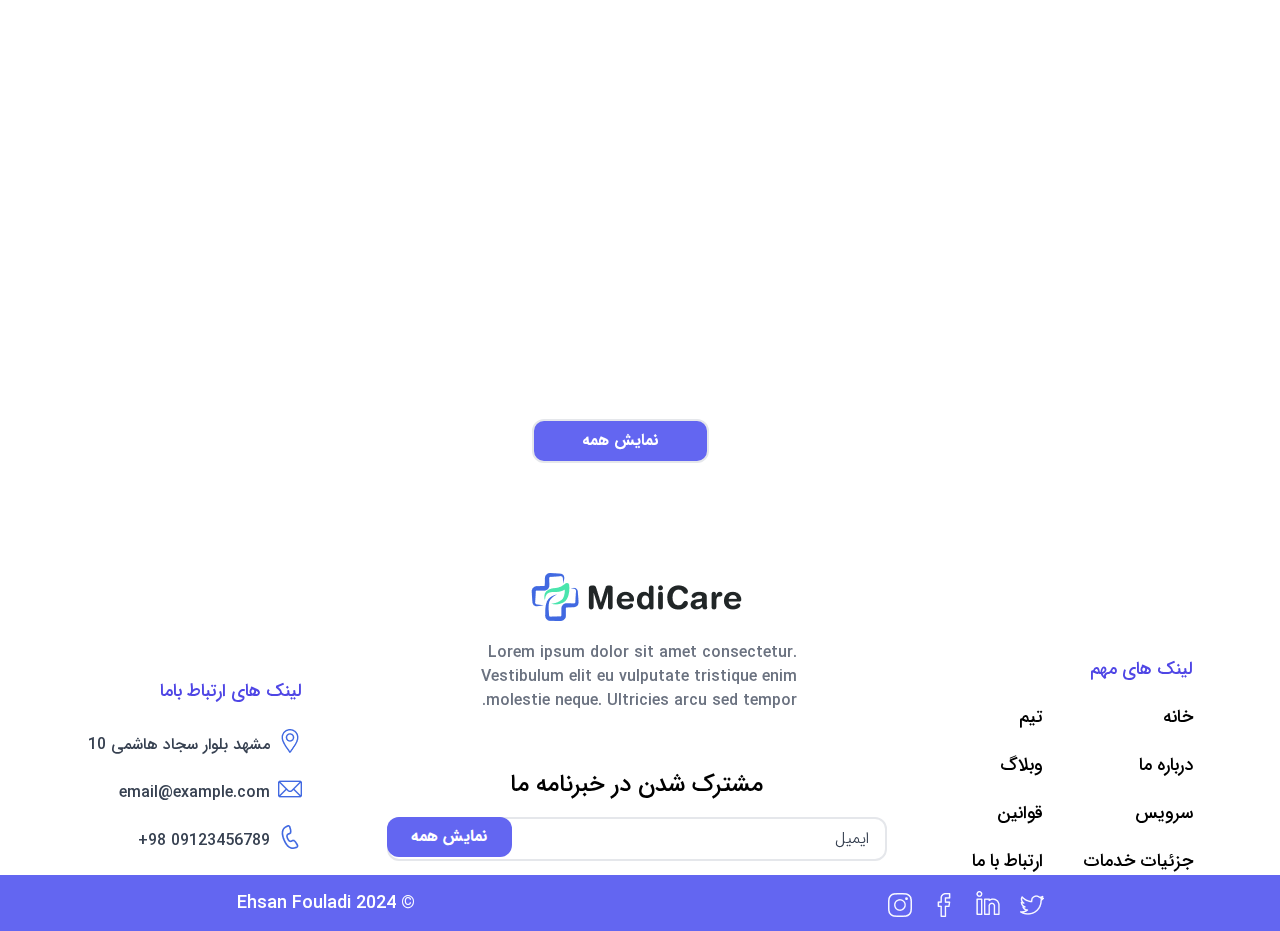
==== commit c3ab2e3c: "add services teams update priching" ====
--- a/index.html
+++ b/index.html
@@ -29,7 +29,7 @@
                             </svg>  
                         </div>
                         <div class="hidden flex-col z-50 flex-shrink-0 absolute w-52 right-0 top-7 bg-white/70 backdrop-blur-md shadow shadow-slate-400 p-4 rounded-lg space-y-5 group-hover:flex">
-                            <a href="#" class="block text-lg font-medium hover:text-indigo-500 duration-300 transition-all">سرویس</a>
+                            <a href="./services.html" class="block text-lg font-medium hover:text-indigo-500 duration-300 transition-all">سرویس</a>
                             <a href="#" class="block text-lg font-medium hover:text-indigo-500 duration-300 transition-all">جزیات سرویس</a>
                             <a href="#" class="block text-lg font-medium hover:text-indigo-500 duration-300 transition-all">رزرو</a>
                         </div>                     
@@ -45,8 +45,8 @@
                             <a href="#" class="block text-lg font-medium hover:text-indigo-500 duration-300 transition-all">blog</a>
                             <a href="#" class="block text-lg font-medium hover:text-indigo-500 duration-300 transition-all">blog2</a>
                             <a href="#" class="block text-lg font-medium hover:text-indigo-500 duration-300 transition-all">blog detail</a>
-                            <a href="#" class="block text-lg font-medium hover:text-indigo-500 duration-300 transition-all">pricing</a>
-                            <a href="#" class="block text-lg font-medium hover:text-indigo-500 duration-300 transition-all">Team</a>
+                            <a href="./pricing.html" class="block text-lg font-medium hover:text-indigo-500 duration-300 transition-all">pricing</a>
+                            <a href="./team.html" class="block text-lg font-medium hover:text-indigo-500 duration-300 transition-all">Team</a>
                             <a href="#" class="block text-lg font-medium hover:text-indigo-500 duration-300 transition-all">Team Detail</a>
                             <a href="./contactus.html" class="block text-lg font-medium hover:text-indigo-500 duration-300 transition-all">Contact us</a>
                             <a href="./coming.html" class="block text-lg font-medium hover:text-indigo-500 duration-300 transition-all">coming soon</a>
@@ -79,7 +79,7 @@
                             </svg>  
                         </div>
                         <div class="hidden flex-col w-52 right-0 p-2 rounded-lg space-y-5 group-hover:flex mt-2">
-                            <a href="#" class="block text-lg font-medium hover:text-indigo-500 duration-300 transition-all">سرویس</a>
+                            <a href="./services.html" class="block text-lg font-medium hover:text-indigo-500 duration-300 transition-all">سرویس</a>
                             <a href="#" class="block text-lg font-medium hover:text-indigo-500 duration-300 transition-all">جزیات سرویس</a>
                             <a href="#" class="block text-lg font-medium hover:text-indigo-500 duration-300 transition-all">رزرو</a>
                         </div>                     
@@ -95,8 +95,8 @@
                             <a href="#" class="block text-lg font-medium hover:text-indigo-500 duration-300 transition-all">blog</a>
                             <a href="#" class="block text-lg font-medium hover:text-indigo-500 duration-300 transition-all">blog2</a>
                             <a href="#" class="block text-lg font-medium hover:text-indigo-500 duration-300 transition-all">blog detail</a>
-                            <a href="#" class="block text-lg font-medium hover:text-indigo-500 duration-300 transition-all">pricing</a>
-                            <a href="#" class="block text-lg font-medium hover:text-indigo-500 duration-300 transition-all">Team</a>
+                            <a href="./pricing.html" class="block text-lg font-medium hover:text-indigo-500 duration-300 transition-all">pricing</a>
+                            <a href="./team.html" class="block text-lg font-medium hover:text-indigo-500 duration-300 transition-all">Team</a>
                             <a href="#" class="block text-lg font-medium hover:text-indigo-500 duration-300 transition-all">Team Detail</a>
                             <a href="./contactus.html" class="block text-lg font-medium hover:text-indigo-500 duration-300 transition-all">Contact us</a>
                             <a href="./coming.html" class="block text-lg font-medium hover:text-indigo-500 duration-300 transition-all">coming soon</a>
--- a/src/output.css
+++ b/src/output.css
@@ -823,6 +823,11 @@
   display: none;
 }
 
+.size-14 {
+  width: 3.5rem;
+  height: 3.5rem;
+}
+
 .size-20 {
   width: 5rem;
   height: 5rem;
@@ -947,6 +952,10 @@
 
 .w-screen {
   width: 100vw;
+}
+
+.max-w-full {
+  max-width: 100%;
 }
 
 .flex-1 {
@@ -976,6 +985,10 @@
           user-select: none;
 }
 
+.list-outside {
+  list-style-position: outside;
+}
+
 .grid-flow-row {
   grid-auto-flow: row;
 }
@@ -1038,6 +1051,10 @@
 
 .gap-5 {
   gap: 1.25rem;
+}
+
+.gap-6 {
+  gap: 1.5rem;
 }
 
 .gap-8 {
@@ -1194,6 +1211,10 @@
   background-color: rgb(255 255 255 / 0.8);
 }
 
+.bg-white\/90 {
+  background-color: rgb(255 255 255 / 0.9);
+}
+
 .bg-cover {
   background-size: cover;
 }
@@ -1380,6 +1401,10 @@
   font-weight: 500;
 }
 
+.font-normal {
+  font-weight: 400;
+}
+
 .font-semibold {
   font-weight: 600;
 }
@@ -1412,6 +1437,11 @@
   letter-spacing: 0.025em;
 }
 
+.text-blue-600 {
+  --tw-text-opacity: 1;
+  color: rgb(37 99 235 / var(--tw-text-opacity));
+}
+
 .text-gray-400 {
   --tw-text-opacity: 1;
   color: rgb(156 163 175 / var(--tw-text-opacity));
@@ -1480,6 +1510,10 @@
 .text-white {
   --tw-text-opacity: 1;
   color: rgb(255 255 255 / var(--tw-text-opacity));
+}
+
+.line-through {
+  text-decoration-line: line-through;
 }
 
 .shadow {
@@ -1510,6 +1544,16 @@
   --tw-shadow: 0 20px 25px -5px rgb(0 0 0 / 0.1), 0 8px 10px -6px rgb(0 0 0 / 0.1);
   --tw-shadow-colored: 0 20px 25px -5px var(--tw-shadow-color), 0 8px 10px -6px var(--tw-shadow-color);
   box-shadow: var(--tw-ring-offset-shadow, 0 0 #0000), var(--tw-ring-shadow, 0 0 #0000), var(--tw-shadow);
+}
+
+.shadow-gray-400 {
+  --tw-shadow-color: #9ca3af;
+  --tw-shadow: var(--tw-shadow-colored);
+}
+
+.shadow-sky-300 {
+  --tw-shadow-color: #7dd3fc;
+  --tw-shadow: var(--tw-shadow-colored);
 }
 
 .shadow-slate-300 {
@@ -1681,6 +1725,15 @@
   background-color: transparent;
 }
 
+.hover\:bg-white\/50:hover {
+  background-color: rgb(255 255 255 / 0.5);
+}
+
+.hover\:text-black:hover {
+  --tw-text-opacity: 1;
+  color: rgb(0 0 0 / var(--tw-text-opacity));
+}
+
 .hover\:text-gray-900:hover {
   --tw-text-opacity: 1;
   color: rgb(17 24 39 / var(--tw-text-opacity));
@@ -2012,6 +2065,10 @@
     margin-top: 0.75rem;
   }
 
+  .lg\:mt-32 {
+    margin-top: 8rem;
+  }
+
   .lg\:mt-4 {
     margin-top: 1rem;
   }
@@ -2024,6 +2081,10 @@
     margin-top: 1.25rem;
   }
 
+  .lg\:mt-8 {
+    margin-top: 2rem;
+  }
+
   .lg\:flex {
     display: flex;
   }
@@ -2110,6 +2171,10 @@
 
   .lg\:justify-around {
     justify-content: space-around;
+  }
+
+  .lg\:justify-evenly {
+    justify-content: space-evenly;
   }
 
   .lg\:gap-3 {
